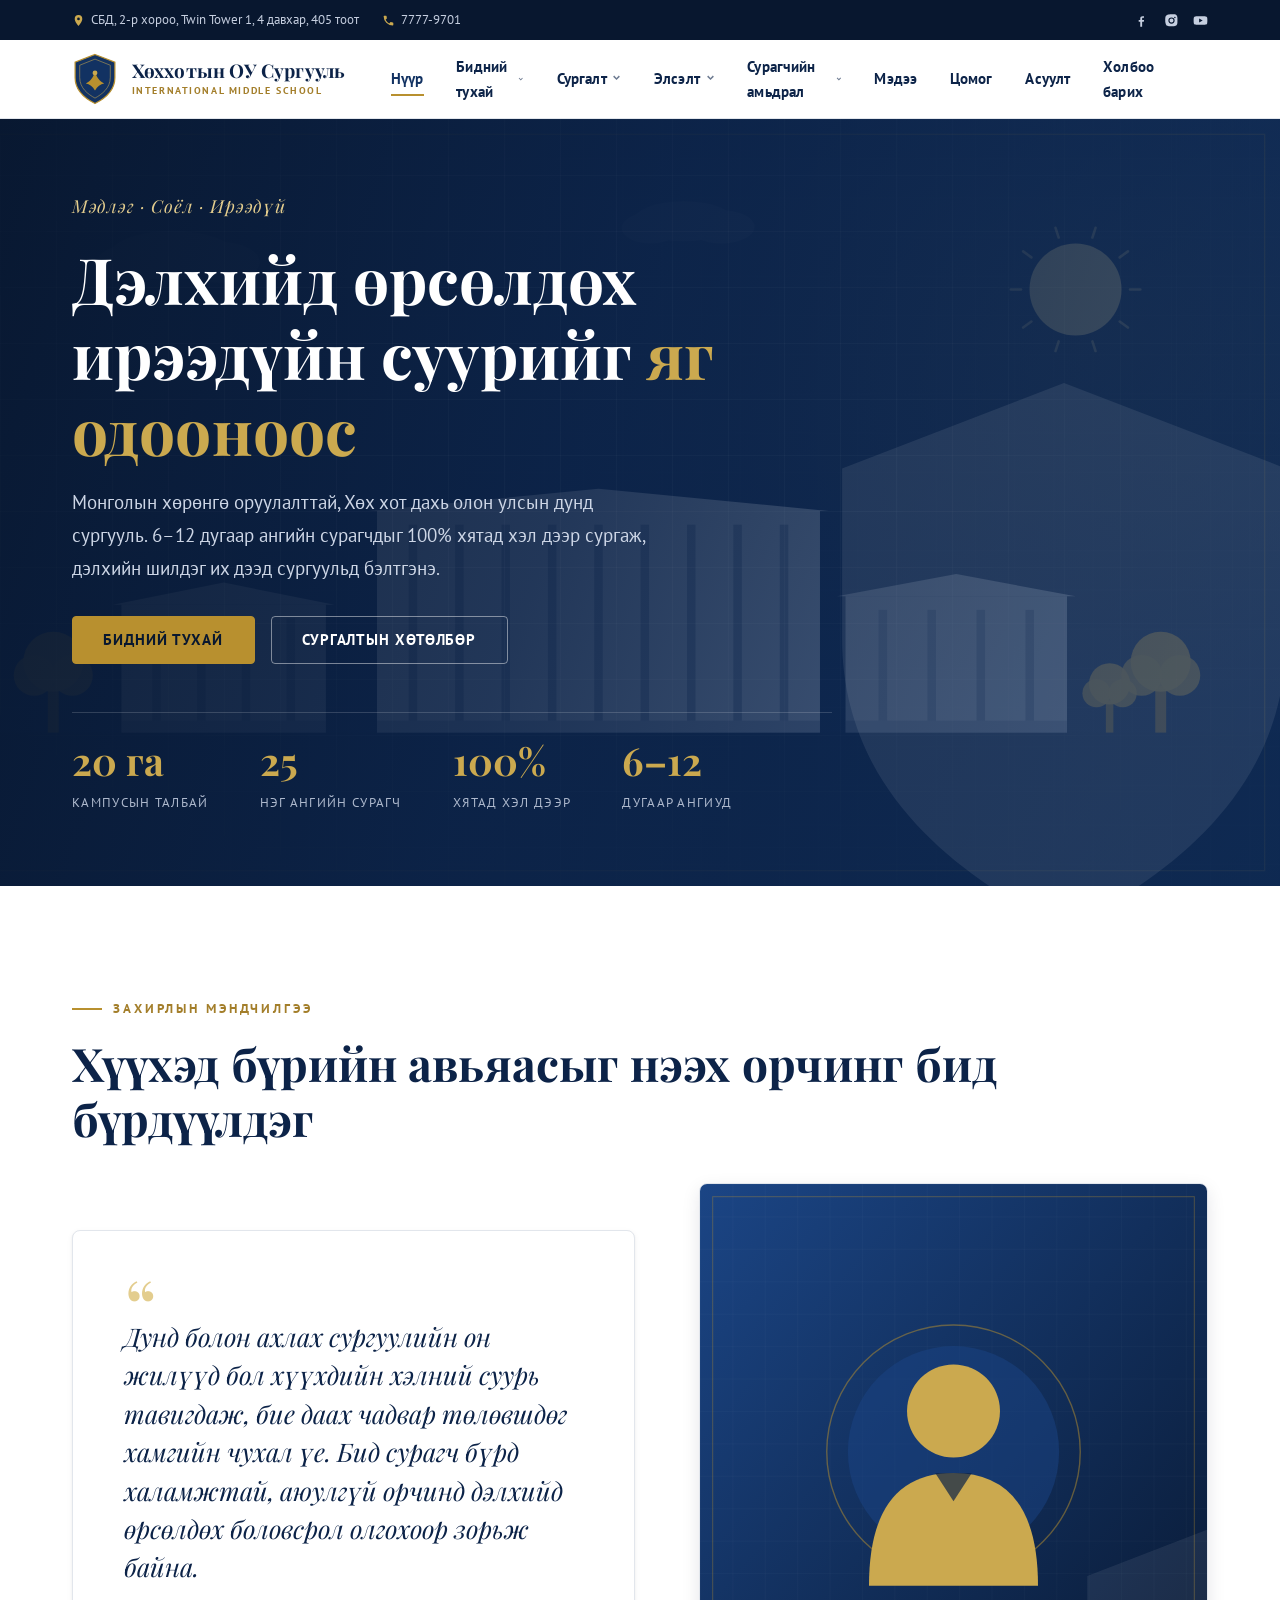
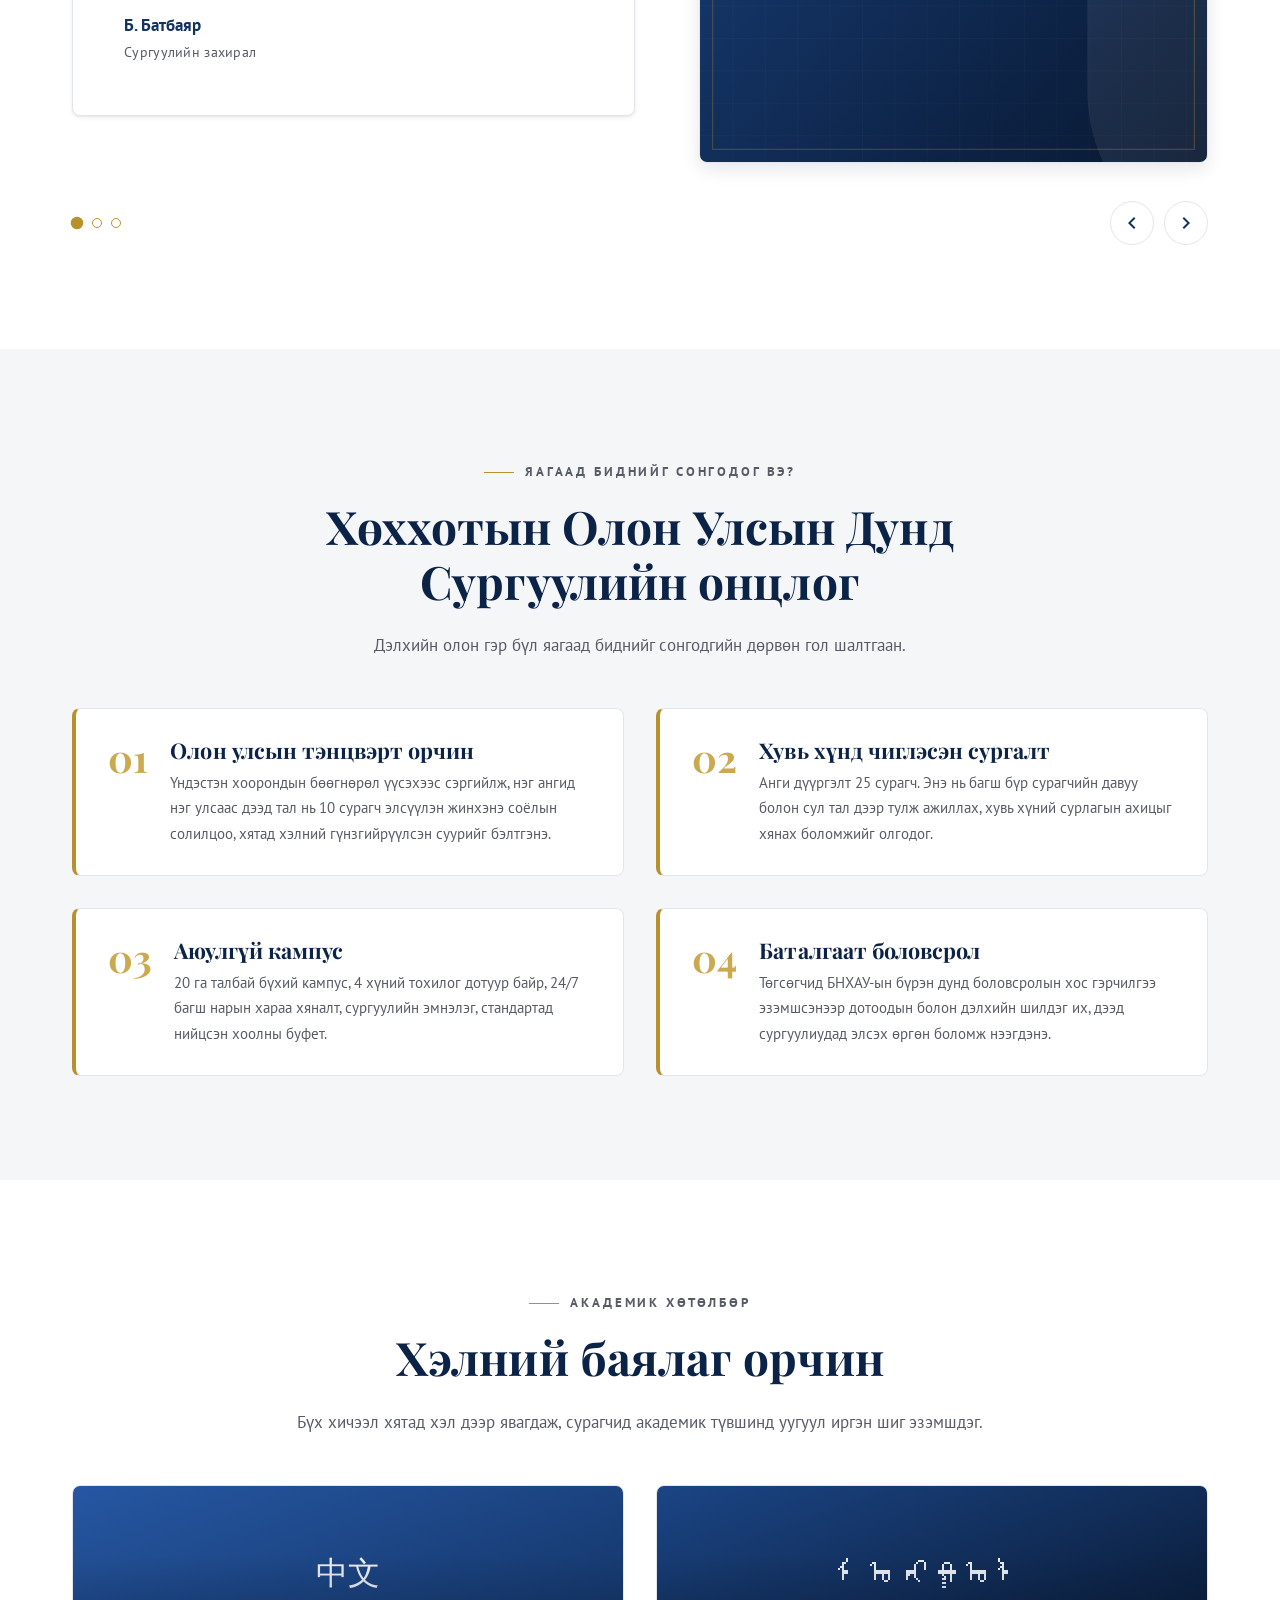
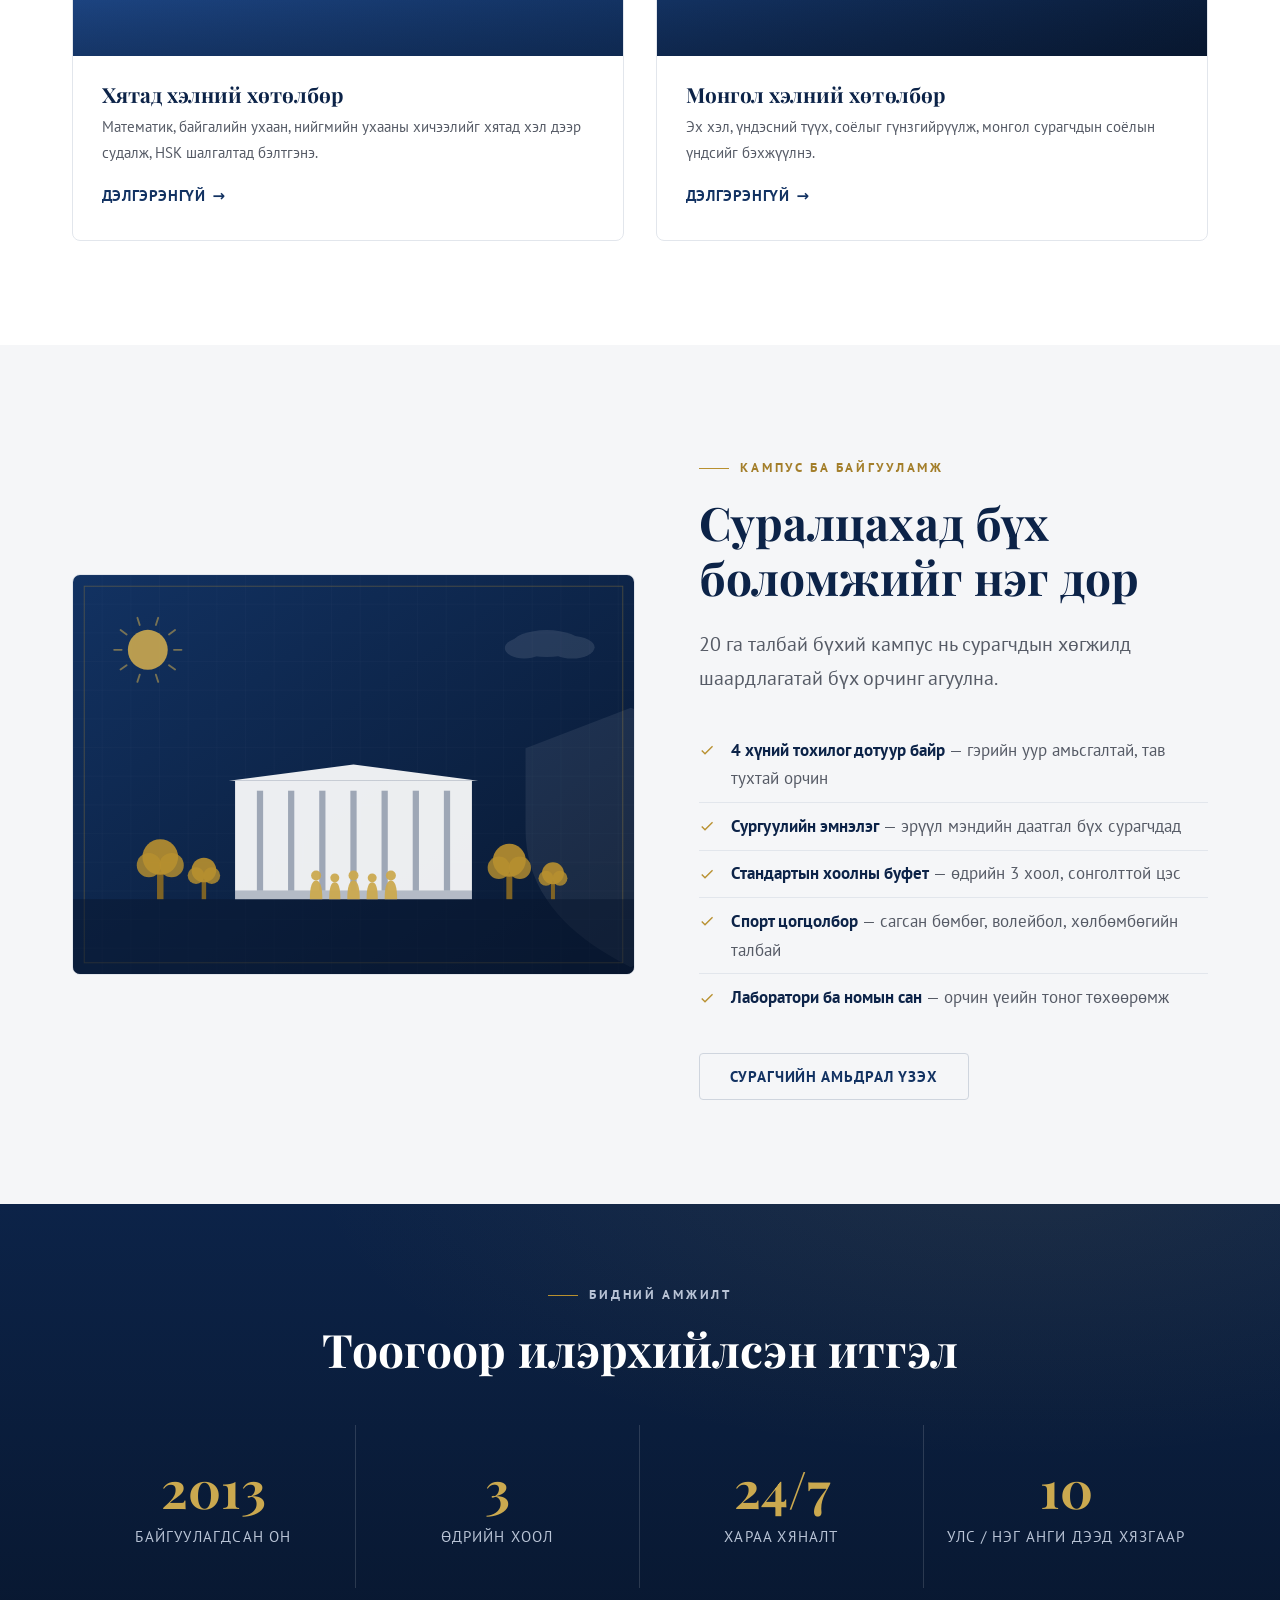
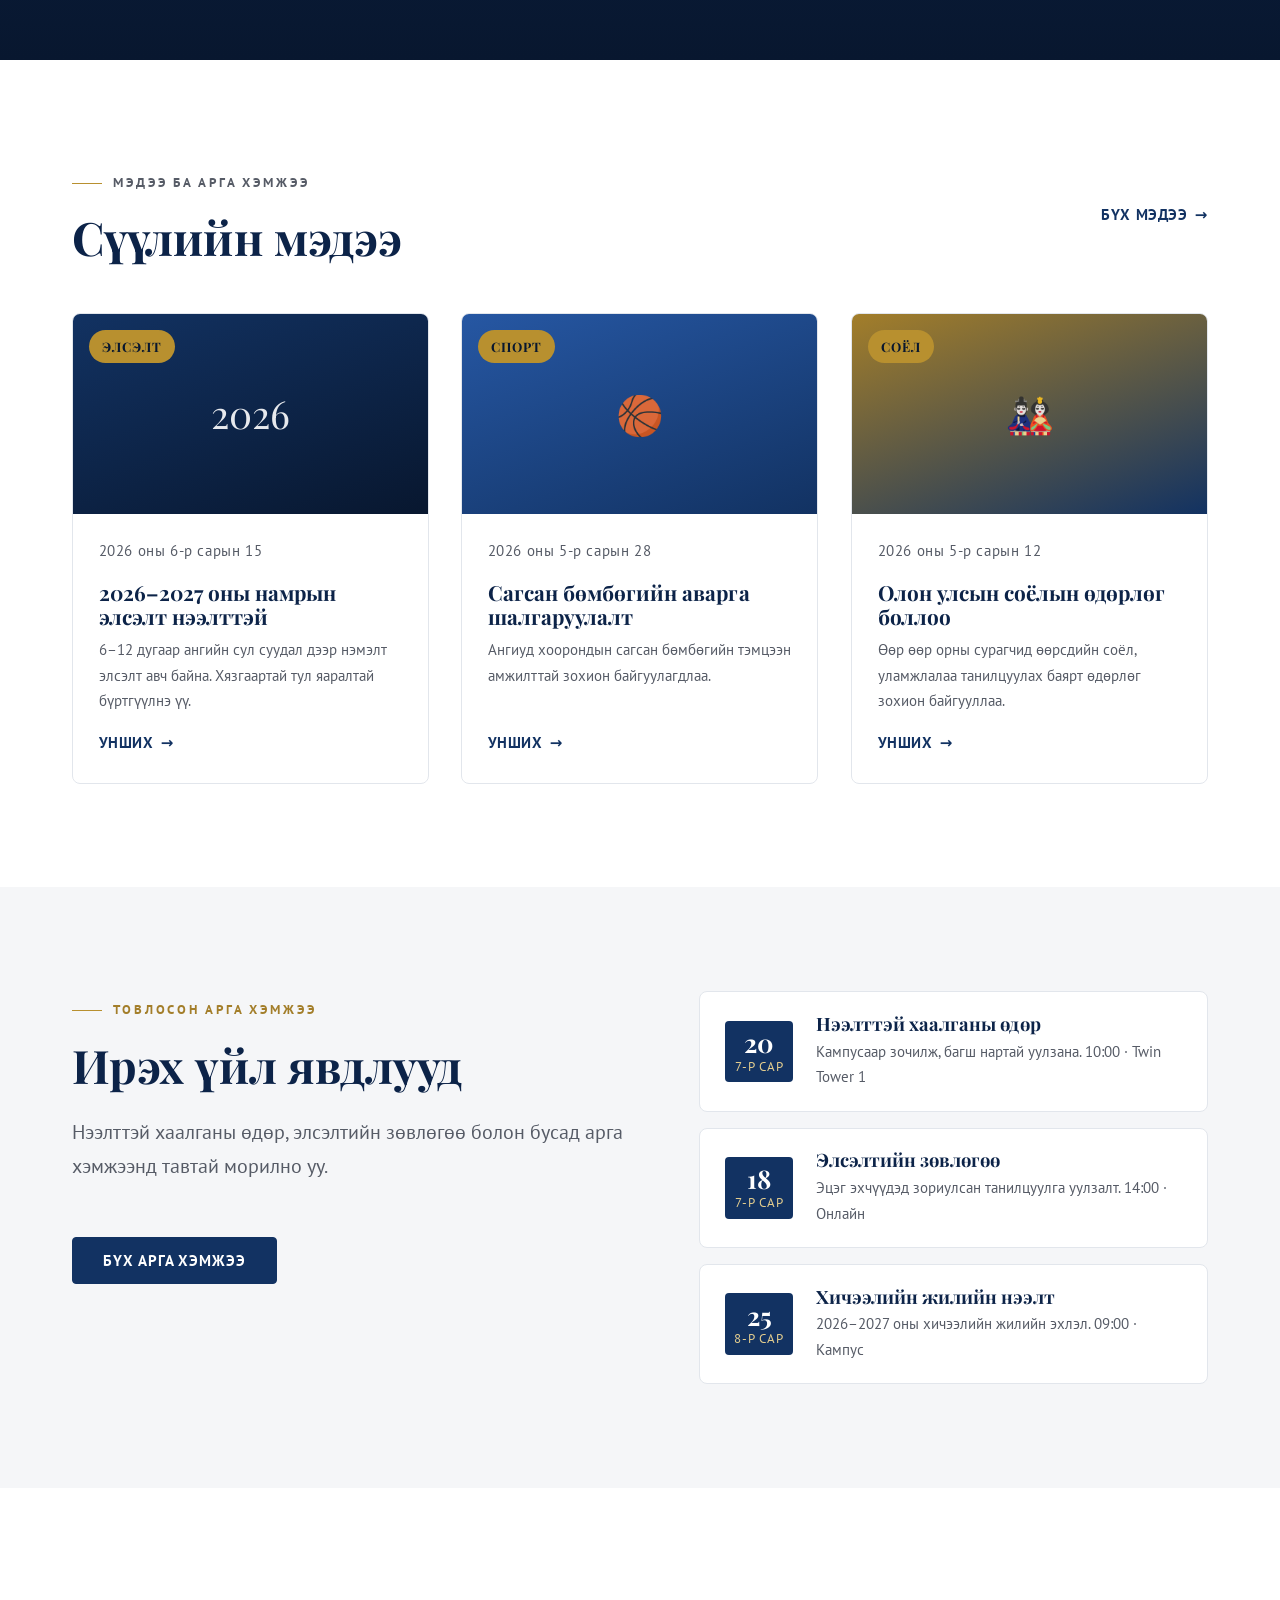
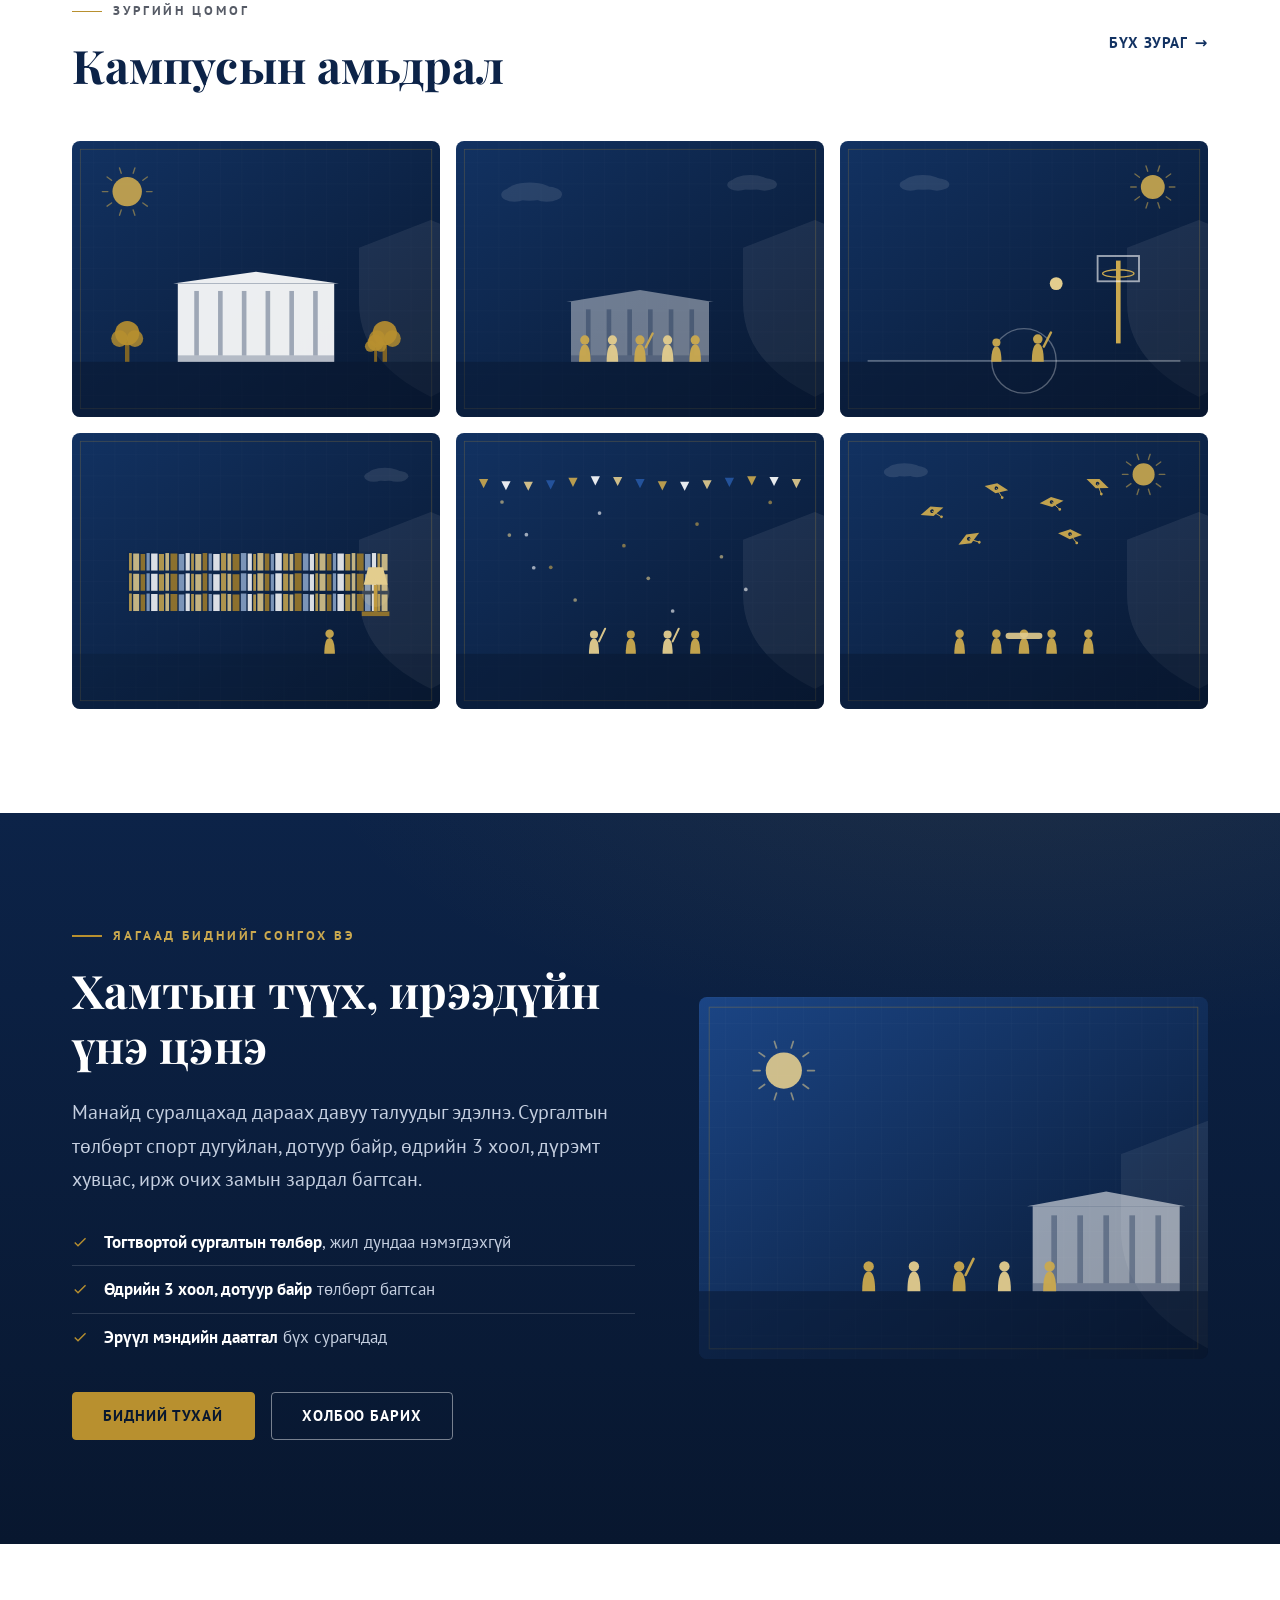
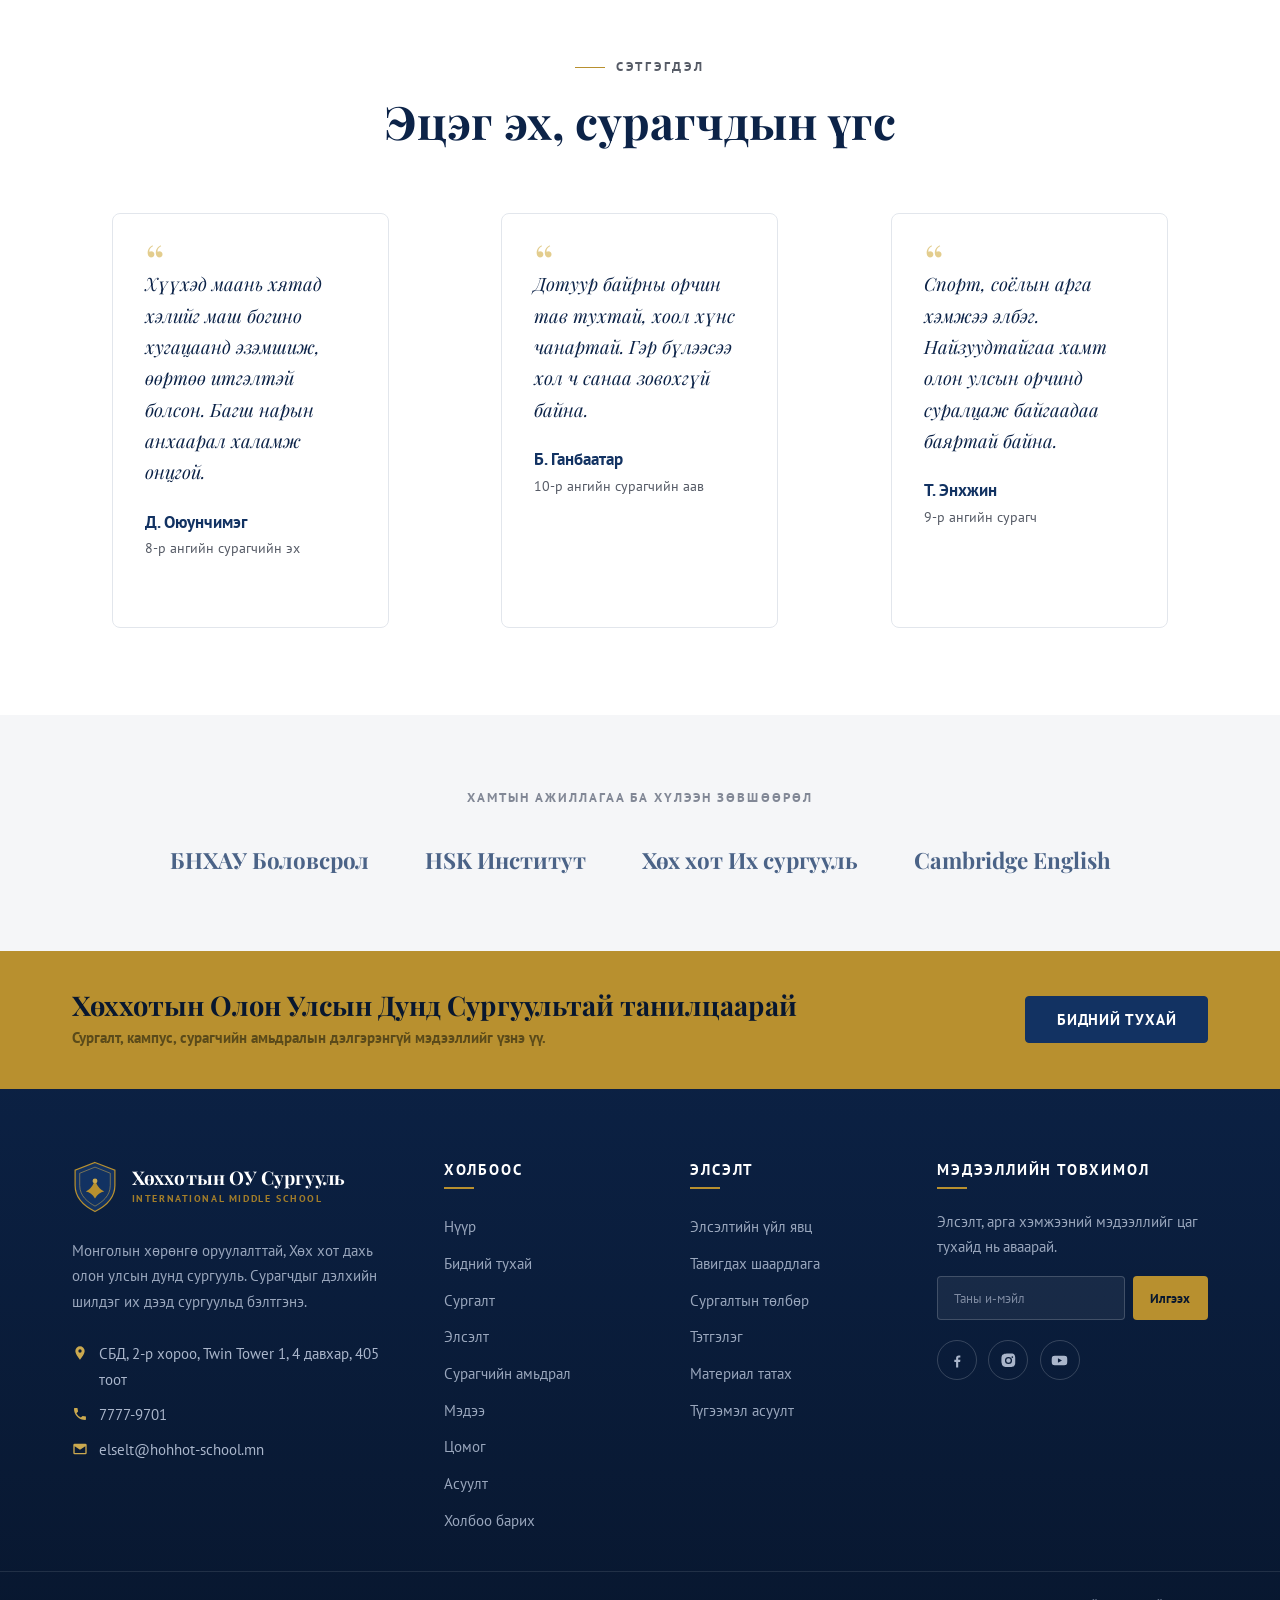
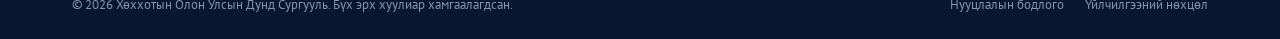
==== index.html @ 3809d91d "new" ====
<!DOCTYPE html>
<html lang="mn">
<head>
  <meta charset="UTF-8">
  <meta name="viewport" content="width=device-width, initial-scale=1.0">
  <meta name="theme-color" content="#123262">
  <title>Хөххотын Олон Улсын Дунд Сургууль — Дэлхийд өрсөлдөх ирээдүйн суурь</title>
  <meta name="description" content="Монголын хөрөнгө оруулалттай, Хөх хот дахь олон улсын дунд сургууль. 6–12 дугаар ангийн сурагчдыг 100% хятад хэл дээр сургаж, дэлхийн шилдэг их дээд сургуульд бэлтгэнэ. 2026 оны элсэлт нээлттэй.">
  <meta name="keywords" content="Хөххотын олон улсын дунд сургууль, Хөх хот, хятад хэл, дунд сургууль, элсэлт 2026, тэтгэлэг, дотуур байр">
  <meta property="og:title" content="Хөххотын Олон Улсын Дунд Сургууль">
  <meta property="og:description" content="Дэлхийд өрсөлдөх ирээдүйн суурийг яг одооноос. 2026 оны намрын элсэлт нээлттэй.">
  <meta property="og:type" content="website">
  <meta property="og:url" content="https://hohhot-school.mn/index.html">
  <meta property="og:image" content="https://hohhot-school.mn/assets/crest.svg">
  <meta property="og:locale" content="mn_MN">
  <meta name="twitter:card" content="summary_large_image">
  <meta name="robots" content="index, follow">
  <link rel="canonical" href="https://hohhot-school.mn/index.html">
  <link rel="icon" type="image/svg+xml" href="assets/favicon.svg">

  <link rel="preconnect" href="https://fonts.googleapis.com">
  <link rel="preconnect" href="https://fonts.gstatic.com" crossorigin>
  <!-- Фонтыг render-blocking биш болгоно: сүлжээ удаан үед ч хуудас өөрийн CSS-ээрээ шууд зурагдана -->
  <link rel="preload" as="style" href="https://fonts.googleapis.com/css2?family=Playfair+Display:ital,wght@0,400;0,600;0,700;0,900;1,400;1,600&family=PT+Sans:ital,wght@0,400;0,700;1,400;1,700&display=swap">
  <link rel="stylesheet" href="https://fonts.googleapis.com/css2?family=Playfair+Display:ital,wght@0,400;0,600;0,700;0,900;1,400;1,600&family=PT+Sans:ital,wght@0,400;0,700;1,400;1,700&display=swap" media="print" onload="this.media='all';this.onload=null">
  <noscript><link rel="stylesheet" href="https://fonts.googleapis.com/css2?family=Playfair+Display:ital,wght@0,400;0,600;0,700;0,900;1,400;1,600&family=PT+Sans:ital,wght@0,400;0,700;1,400;1,700&display=swap"></noscript>

  <link rel="stylesheet" href="css/style.css">
  <link rel="stylesheet" href="css/responsive.css">
  <link rel="stylesheet" href="css/animations.css">

  <script type="application/ld+json">
  {
    "@context": "https://schema.org",
    "@type": "School",
    "name": "Хөххотын Олон Улсын Дунд Сургууль",
    "alternateName": "Hohhot International Middle School",
    "url": "https://hohhot-school.mn/index.html",
    "logo": "https://hohhot-school.mn/assets/crest.svg",
    "telephone": "+976-7777-9701",
    "email": "elselt@hohhot-school.mn",
    "address": {
      "@type": "PostalAddress",
      "streetAddress": "Twin Tower 1, 4 давхар, 405 тоот",
      "addressLocality": "Улаанбаатар, СБД, 2-р хороо",
      "addressCountry": "MN"
    }
  }
  </script>
</head>
<body data-page="home">

  <!-- Хуудас ачаалагч -->
  <div class="page-loader" aria-hidden="true">
    <div style="text-align:center">
      <svg class="loader-crest" viewBox="0 0 60 68" width="86" height="96"><path d="M30 2 56 12v20c0 18-14 28-26 34C18 60 4 50 4 32V12z" fill="none" stroke="#b8902f" stroke-width="1.6"/><path d="M18 40c6-3 10-8 12-16 2 8 6 13 12 16-5 1-9 4-12 9-3-5-7-8-12-9z" fill="#b8902f"/></svg>
      <div class="loader-bar"><span></span></div>
    </div>
  </div>

  <a class="skip-link" href="#main">Үндсэн агуулга руу шилжих</a>
  <noscript><p class="noscript-note">Энэ сайт бүрэн ажиллахын тулд JavaScript-ийг идэвхжүүлнэ үү.</p></noscript>

  <!-- Header (script.js оруулна) -->
  <header class="site-header" id="site-header"></header>

  <main id="main">

    <!-- ============ HERO ============ -->
    <section class="hero">
      <img class="hero__scene" src="images/hero-campus.svg" alt="" aria-hidden="true" loading="eager">
      <div class="hero__scrim"></div>
      <div class="hero__pattern"></div>
      <svg class="hero__crest" viewBox="0 0 60 68" aria-hidden="true"><path d="M30 2 56 12v20c0 18-14 28-26 34C18 60 4 50 4 32V12z" fill="#fff"/><path d="M18 40c6-3 10-8 12-16 2 8 6 13 12 16-5 1-9 4-12 9-3-5-7-8-12-9z" fill="#fff"/></svg>
      <div class="container">
        <div class="hero__inner">
          <p class="hero__motto">Мэдлэг · Соёл · Ирээдүй</p>
          <h1>Дэлхийд өрсөлдөх ирээдүйн суурийг <span class="accent">яг одооноос</span></h1>
          <p class="hero__sub">Монголын хөрөнгө оруулалттай, Хөх хот дахь олон улсын дунд сургууль. 6–12 дугаар ангийн сурагчдыг 100% хятад хэл дээр сургаж, дэлхийн шилдэг их дээд сургуульд бэлтгэнэ.</p>
          <div class="hero__actions">
            <a class="btn btn--gold" href="about.html">Бидний тухай</a>
            <a class="btn btn--on-navy" href="academics.html">Сургалтын хөтөлбөр</a>
          </div>
          <div class="hero__stats">
            <div class="hero__stat"><span class="num"><span data-count="20">20</span> га</span><span class="lbl">Кампусын талбай</span></div>
            <div class="hero__stat"><span class="num" data-count="25">25</span><span class="lbl">Нэг ангийн сурагч</span></div>
            <div class="hero__stat"><span class="num"><span data-count="100">100</span>%</span><span class="lbl">Хятад хэл дээр</span></div>
            <div class="hero__stat"><span class="num">6–12</span><span class="lbl">Дугаар ангиуд</span></div>
          </div>
        </div>
      </div>
    </section>

    <!-- ============ ЗАХИРЛЫН МЭНДЧИЛГЭЭ ============ -->
    <section class="section">
      <div class="container">
        <div class="leaders" id="leaders" data-autoplay="7000">
          <div class="reveal-left">
            <p class="eyebrow">Захирлын мэндчилгээ</p>
            <h2>Хүүхэд бүрийн авьяасыг нээх орчинг бид бүрдүүлдэг</h2>
          </div>

          <div class="leaders__viewport" aria-live="polite">
            <!-- Слайд 1 -->
            <article class="leaders__slide is-active" role="group" aria-roledescription="слайд" aria-label="1 / 3 — Б. Батбаяр">
              <div class="leaders__text">
                <div class="quote-block">
                  <div class="quote-block__mark">“</div>
                  <blockquote>Дунд болон ахлах сургуулийн он жилүүд бол хүүхдийн хэлний суурь тавигдаж, бие даах чадвар төлөвшдөг хамгийн чухал үе. Бид сурагч бүрд халамжтай, аюулгүй орчинд дэлхийд өрсөлдөх боловсрол олгохоор зорьж байна.</blockquote>
                  <div class="sig">Б. Батбаяр<small>Сургуулийн захирал</small></div>
                </div>
              </div>
              <div class="leaders__media">
                <div class="portrait"><img src="images/principal.svg" alt="Б. Батбаяр, сургуулийн захирлын хөрөг зураг" width="720" height="820" loading="lazy"></div>
              </div>
            </article>

            <!-- Слайд 2 -->
            <article class="leaders__slide" role="group" aria-roledescription="слайд" aria-label="2 / 3 — Д. Сүхбат">
              <div class="leaders__text">
                <div class="quote-block">
                  <div class="quote-block__mark">“</div>
                  <blockquote>Манай сургалтын хөтөлбөр хятад, монгол, англи гурван хэлний давуу талыг хослуулсан. Сурагч бүр өөрийн хурдаар ахиж, олон улсын шалгуурт нийцсэн мэдлэгтэй төгсдөг байхыг бид зорилго болгодог.</blockquote>
                  <div class="sig">Д. Сүхбат<small>Сургалтын албаны эрхлэгч</small></div>
                </div>
              </div>
              <div class="leaders__media">
                <div class="portrait"><img src="images/leader-2.svg" alt="Д. Сүхбат, сургалтын албаны эрхлэгчийн хөрөг зураг" width="720" height="820" loading="lazy"></div>
              </div>
            </article>

            <!-- Слайд 3 -->
            <article class="leaders__slide" role="group" aria-roledescription="слайд" aria-label="3 / 3 — Ц. Оюунчимэг">
              <div class="leaders__text">
                <div class="quote-block">
                  <div class="quote-block__mark">“</div>
                  <blockquote>Сурагчийн амьдрал бол зөвхөн хичээл биш. Клуб, спорт, урлагийн үйл ажиллагаагаар дамжуулан хүүхэд өөрийгөө нээж, бусадтай хамтран ажиллах чадвараа хөгжүүлдэг. Бид тэр орчинг өдөр бүр бүрдүүлж байна.</blockquote>
                  <div class="sig">Ц. Оюунчимэг<small>Хүмүүжлийн албаны эрхлэгч</small></div>
                </div>
              </div>
              <div class="leaders__media">
                <div class="portrait"><img src="images/leader-3.svg" alt="Ц. Оюунчимэг, хүмүүжлийн албаны эрхлэгчийн хөрөг зураг" width="720" height="820" loading="lazy"></div>
              </div>
            </article>
          </div>

          <div class="leaders__controls">
            <div class="leaders__dots" role="tablist" aria-label="Мэндчилгээ сонгох">
              <button type="button" class="leaders__dot is-active" role="tab" aria-selected="true" aria-label="1 дэх мэндчилгээ"></button>
              <button type="button" class="leaders__dot" role="tab" aria-selected="false" aria-label="2 дахь мэндчилгээ"></button>
              <button type="button" class="leaders__dot" role="tab" aria-selected="false" aria-label="3 дахь мэндчилгээ"></button>
            </div>
            <div class="leaders__arrows">
              <button type="button" class="leaders__arrow" data-dir="prev" aria-label="Өмнөх мэндчилгээ">
                <svg viewBox="0 0 24 24" aria-hidden="true"><path fill="currentColor" d="M15.4 7.4 14 6l-6 6 6 6 1.4-1.4-4.6-4.6z"/></svg>
              </button>
              <button type="button" class="leaders__arrow" data-dir="next" aria-label="Дараах мэндчилгээ">
                <svg viewBox="0 0 24 24" aria-hidden="true"><path fill="currentColor" d="M8.6 16.6 10 18l6-6-6-6-1.4 1.4 4.6 4.6z"/></svg>
              </button>
            </div>
          </div>
        </div>
      </div>
    </section>

    <!-- ============ ЯАГААД БИД (4 ДАВУУ ТАЛ) ============ -->
    <section class="section section--mist">
      <div class="container">
        <div class="section-head section-head--center reveal">
          <p class="eyebrow">Яагаад биднийг сонгодог вэ?</p>
          <h2>Хөххотын Олон Улсын Дунд Сургуулийн онцлог</h2>
          <p>Дэлхийн олон гэр бүл яагаад биднийг сонгодгийн дөрвөн гол шалтгаан.</p>
        </div>
        <div class="grid grid-2">
          <article class="pillar reveal" data-delay="1">
            <div class="pillar__no">01</div>
            <div><h3>Олон улсын тэнцвэрт орчин</h3><p>Үндэстэн хоорондын бөөгнөрөл үүсэхээс сэргийлж, нэг ангид нэг улсаас дээд тал нь 10 сурагч элсүүлэн жинхэнэ соёлын солилцоо, хятад хэлний гүнзгийрүүлсэн суурийг бэлтгэнэ.</p></div>
          </article>
          <article class="pillar reveal" data-delay="2">
            <div class="pillar__no">02</div>
            <div><h3>Хувь хүнд чиглэсэн сургалт</h3><p>Анги дүүргэлт 25 сурагч. Энэ нь багш бүр сурагчийн давуу болон сул тал дээр тулж ажиллах, хувь хүний сурлагын ахицыг хянах боломжийг олгодог.</p></div>
          </article>
          <article class="pillar reveal" data-delay="3">
            <div class="pillar__no">03</div>
            <div><h3>Аюулгүй кампус</h3><p>20 га талбай бүхий кампус, 4 хүний тохилог дотуур байр, 24/7 багш нарын хараа хяналт, сургуулийн эмнэлэг, стандартад нийцсэн хоолны буфет.</p></div>
          </article>
          <article class="pillar reveal" data-delay="4">
            <div class="pillar__no">04</div>
            <div><h3>Баталгаат боловсрол</h3><p>Төгсөгчид БНХАУ-ын бүрэн дунд боловсролын хос гэрчилгээ эзэмшсэнээр дотоодын болон дэлхийн шилдэг их, дээд сургуулиудад элсэх өргөн боломж нээгдэнэ.</p></div>
          </article>
        </div>
      </div>
    </section>

    <!-- ============ АКАДЕМИК ХӨТӨЛБӨР ============ -->
    <section class="section">
      <div class="container">
        <div class="section-head section-head--center reveal">
          <p class="eyebrow">Академик хөтөлбөр</p>
          <h2>Хэлний баялаг орчин</h2>
          <p>Бүх хичээл хятад хэл дээр явагдаж, сурагчид академик түвшинд уугуул иргэн шиг эзэмшдэг.</p>
        </div>
        <div class="grid grid-2">
          <article class="program reveal" data-delay="1">
            <div class="program__media" style="background:linear-gradient(160deg,#2657a3,#123262)"><span>中文</span></div>
            <div class="program__body">
              <h3>Хятад хэлний хөтөлбөр</h3>
              <p>Математик, байгалийн ухаан, нийгмийн ухааны хичээлийг хятад хэл дээр судалж, HSK шалгалтад бэлтгэнэ.</p>
              <a class="link-arrow" href="academics.html#chinese">Дэлгэрэнгүй</a>
            </div>
          </article>
          <article class="program reveal" data-delay="2">
            <div class="program__media" style="background:linear-gradient(160deg,#1b4585,#08172f)"><span>ᠮᠣᠩᠭᠣᠯ</span></div>
            <div class="program__body">
              <h3>Монгол хэлний хөтөлбөр</h3>
              <p>Эх хэл, үндэсний түүх, соёлыг гүнзгийрүүлж, монгол сурагчдын соёлын үндсийг бэхжүүлнэ.</p>
              <a class="link-arrow" href="academics.html#mongolian">Дэлгэрэнгүй</a>
            </div>
          </article>
          <!-- <article class="program reveal" data-delay="3">
            <div class="program__media" style="background:linear-gradient(160deg,#a37e2a,#123262)"><span>English</span></div>
            <div class="program__body">
              <h3>Англи хэлний хөтөлбөр</h3>
              <p>Олон улсын харилцааны англи хэлийг эрчимжүүлж, дэлхийн их сургуульд өргөдөл гаргах бэлтгэлийг хангана.</p>
              <a class="link-arrow" href="academics.html#english">Дэлгэрэнгүй</a>
            </div>
          </article> -->
        </div>
      </div>
    </section>

    <!-- ============ КАМПУС / БАЙГУУЛАМЖ ============ -->
    <section class="section section--mist">
      <div class="container">
        <div class="split">
          <div class="split__media reveal-left hover-zoom" style="border-radius:8px;overflow:hidden;border:1px solid var(--line)">
            <img src="images/about-campus.svg" alt="Сургуулийн кампусын ерөнхий байдал" width="900" height="640" loading="lazy">
          </div>
          <div class="reveal-right">
            <p class="eyebrow">Кампус ба байгууламж</p>
            <h2>Суралцахад бүх боломжийг нэг дор</h2>
            <p class="lead mb-4">20 га талбай бүхий кампус нь сурагчдын хөгжилд шаардлагатай бүх орчинг агуулна.</p>
            <ul class="checklist">
              <li><strong>4 хүний тохилог дотуур байр</strong> — гэрийн уур амьсгалтай, тав тухтай орчин</li>
              <li><strong>Сургуулийн эмнэлэг</strong> — эрүүл мэндийн даатгал бүх сурагчдад</li>
              <li><strong>Стандартын хоолны буфет</strong> — өдрийн 3 хоол, сонголттой цэс</li>
              <li><strong>Спорт цогцолбор</strong> — сагсан бөмбөг, волейбол, хөлбөмбөгийн талбай</li>
              <li><strong>Лаборатори ба номын сан</strong> — орчин үеийн тоног төхөөрөмж</li>
            </ul>
            <a class="btn btn--ghost mt-4" href="student-life.html">Сурагчийн амьдрал үзэх</a>
          </div>
        </div>
      </div>
    </section>

    <!-- ============ СТАТИСТИК / АМЖИЛТ ============ -->
    <section class="section--tight section--navy">
      <div class="container">
        <div class="section-head section-head--center reveal">
          <p class="eyebrow">Бидний амжилт</p>
          <h2>Тоогоор илэрхийлсэн итгэл</h2>
        </div>
        <div class="stat-strip reveal">
          <div class="stat"><div class="stat__num"><span data-count="2013">2013</span></div><span class="stat__label">Байгуулагдсан он</span></div>
          <div class="stat"><div class="stat__num"><span data-count="3">3</span></div><span class="stat__label">Өдрийн хоол</span></div>
          <div class="stat"><div class="stat__num">24/7</div><span class="stat__label">Хараа хяналт</span></div>
          <div class="stat"><div class="stat__num"><span data-count="10">10</span></div><span class="stat__label">Улс / нэг анги дээд хязгаар</span></div>
        </div>
      </div>
    </section>

    <!-- ============ СҮҮЛИЙН МЭДЭЭ ============ -->
    <section class="section">
      <div class="container">
        <div class="section-head reveal flex flex-wrap items-center justify-between" style="max-width:100%;gap:1rem">
          <div>
            <p class="eyebrow">Мэдээ ба арга хэмжээ</p>
            <h2 class="mb-0">Сүүлийн мэдээ</h2>
          </div>
          <a class="link-arrow" href="news.html">Бүх мэдээ</a>
        </div>
        <div class="grid grid-3">
          <article class="news-card reveal" data-delay="1">
            <div class="news-card__media" style="background:linear-gradient(160deg,#123262,#08172f)"><span class="news-card__cat">Элсэлт</span>2026</div>
            <div class="news-card__body">
              <p class="news-card__date">2026 оны 6-р сарын 15</p>
              <h3>2026–2027 оны намрын элсэлт нээлттэй</h3>
              <p>6–12 дугаар ангийн сул суудал дээр нэмэлт элсэлт авч байна. Хязгаартай тул яаралтай бүртгүүлнэ үү.</p>
              <a class="link-arrow" href="news.html">Унших</a>
            </div>
          </article>
          <article class="news-card reveal" data-delay="2">
            <div class="news-card__media" style="background:linear-gradient(160deg,#2657a3,#123262)"><span class="news-card__cat">Спорт</span><span aria-hidden="true">🏀</span></div>
            <div class="news-card__body">
              <p class="news-card__date">2026 оны 5-р сарын 28</p>
              <h3>Сагсан бөмбөгийн аварга шалгаруулалт</h3>
              <p>Ангиуд хоорондын сагсан бөмбөгийн тэмцээн амжилттай зохион байгуулагдлаа.</p>
              <a class="link-arrow" href="news.html">Унших</a>
            </div>
          </article>
          <article class="news-card reveal" data-delay="3">
            <div class="news-card__media" style="background:linear-gradient(160deg,#a37e2a,#123262)"><span class="news-card__cat">Соёл</span><span aria-hidden="true">🎎</span></div>
            <div class="news-card__body">
              <p class="news-card__date">2026 оны 5-р сарын 12</p>
              <h3>Олон улсын соёлын өдөрлөг боллоо</h3>
              <p>Өөр өөр орны сурагчид өөрсдийн соёл, уламжлалаа танилцуулах баярт өдөрлөг зохион байгууллаа.</p>
              <a class="link-arrow" href="news.html">Унших</a>
            </div>
          </article>
        </div>
      </div>
    </section>

    <!-- ============ ИРЭХ АРГА ХЭМЖЭЭ ============ -->
    <section class="section section--mist">
      <div class="container">
        <div class="split" style="align-items:start">
          <div class="reveal-left">
            <p class="eyebrow">Товлосон арга хэмжээ</p>
            <h2>Ирэх үйл явдлууд</h2>
            <p class="lead">Нээлттэй хаалганы өдөр, элсэлтийн зөвлөгөө болон бусад арга хэмжээнд тавтай морилно уу.</p>
            <a class="btn btn--primary mt-4" href="news.html">Бүх арга хэмжээ</a>
          </div>
          <div class="grid reveal-right" style="gap:1rem">
            <div class="event">
              <div class="event__date"><span class="d">20</span><span class="m">7-р сар</span></div>
              <div><h4>Нээлттэй хаалганы өдөр</h4><p>Кампусаар зочилж, багш нартай уулзана. 10:00 · Twin Tower 1</p></div>
            </div>
            <div class="event">
              <div class="event__date"><span class="d">18</span><span class="m">7-р сар</span></div>
              <div><h4>Элсэлтийн зөвлөгөө</h4><p>Эцэг эхчүүдэд зориулсан танилцуулга уулзалт. 14:00 · Онлайн</p></div>
            </div>
            <div class="event">
              <div class="event__date"><span class="d">25</span><span class="m">8-р сар</span></div>
              <div><h4>Хичээлийн жилийн нээлт</h4><p>2026–2027 оны хичээлийн жилийн эхлэл. 09:00 · Кампус</p></div>
            </div>
          </div>
        </div>
      </div>
    </section>

    <!-- ============ ЦОМГИЙН PREVIEW ============ -->
    <section class="section">
      <div class="container">
        <div class="section-head reveal flex flex-wrap items-center justify-between" style="max-width:100%;gap:1rem">
          <div>
            <p class="eyebrow">Зургийн цомог</p>
            <h2 class="mb-0">Кампусын амьдрал</h2>
          </div>
          <a class="link-arrow" href="gallery.html">Бүх зураг</a>
        </div>
        <div class="gallery-grid reveal">
          <a class="gallery-item hover-zoom" href="gallery.html"><img src="images/gal-campus-1.svg" alt="Кампусын гадна тал" loading="lazy"><div class="gallery-item__overlay"><div><span class="tag">Кампус</span><div class="cap">Хичээлийн байр</div></div></div></a>
          <a class="gallery-item hover-zoom" href="gallery.html"><img src="images/gal-students-1.svg" alt="Сурагчид хамт олон" loading="lazy"><div class="gallery-item__overlay"><div><span class="tag">Сурагчид</span><div class="cap">Хамт олон</div></div></div></a>
          <a class="gallery-item hover-zoom" href="gallery.html"><img src="images/gal-sport-1.svg" alt="Спортын тэмцээн" loading="lazy"><div class="gallery-item__overlay"><div><span class="tag">Спорт</span><div class="cap">Сагсан бөмбөг</div></div></div></a>
          <a class="gallery-item hover-zoom" href="gallery.html"><img src="images/gal-library-1.svg" alt="Номын сан" loading="lazy"><div class="gallery-item__overlay"><div><span class="tag">Номын сан</span><div class="cap">Уншлагын танхим</div></div></div></a>
          <a class="gallery-item hover-zoom" href="gallery.html"><img src="images/gal-activity-1.svg" alt="Соёлын арга хэмжээ" loading="lazy"><div class="gallery-item__overlay"><div><span class="tag">Арга хэмжээ</span><div class="cap">Соёлын өдөрлөг</div></div></div></a>
          <a class="gallery-item hover-zoom" href="gallery.html"><img src="images/gal-grad-1.svg" alt="Төгсөлтийн ёслол" loading="lazy"><div class="gallery-item__overlay"><div><span class="tag">Төгсөлт</span><div class="cap">Төгсөгчид</div></div></div></a>
        </div>
      </div>
    </section>

    <!-- ============ ЭЛСЭЛТИЙН ТОЙМ ============ -->
    <section class="section section--navy">
      <div class="container">
        <div class="split">
          <div class="reveal-left">
            <p class="eyebrow">Яагаад биднийг сонгох вэ</p>
            <h2>Хамтын түүх, ирээдүйн үнэ цэнэ</h2>
            <p class="lead" style="color:#c5cfe0">Манайд суралцахад дараах давуу талуудыг эдэлнэ. Сургалтын төлбөрт спорт дугуйлан, дотуур байр, өдрийн 3 хоол, дүрэмт хувцас, ирж очих замын зардал багтсан.</p>
            <ul class="checklist" style="margin-top:1rem">
              <li style="color:#c5cfe0;border-color:rgba(255,255,255,.14)"><strong style="color:#fff">Тогтвортой сургалтын төлбөр</strong>, жил дундаа нэмэгдэхгүй</li>
              <li style="color:#c5cfe0;border-color:rgba(255,255,255,.14)"><strong style="color:#fff">Өдрийн 3 хоол, дотуур байр</strong> төлбөрт багтсан</li>
              <li style="color:#c5cfe0;border-color:rgba(255,255,255,.14)"><strong style="color:#fff">Эрүүл мэндийн даатгал</strong> бүх сурагчдад</li>
            </ul>
            <div class="hero__actions mt-4">
              <a class="btn btn--gold" href="about.html">Бидний тухай</a>
              <a class="btn btn--on-navy" href="contact.html">Холбоо барих</a>
            </div>
          </div>
          <div class="split__media reveal-right hover-zoom" style="border-radius:8px;overflow:hidden">
            <img src="images/cta-students.svg" alt="Ирээдүйн суралcагчид" width="900" height="640" loading="lazy">
          </div>
        </div>
      </div>
    </section>

    <!-- ============ СЭТГЭГДЭЛ ============ -->
    <section class="section">
      <div class="container">
        <div class="section-head section-head--center reveal">
          <p class="eyebrow">Сэтгэгдэл</p>
          <h2>Эцэг эх, сурагчдын үгс</h2>
        </div>
        <div class="grid grid-3">
          <blockquote class="card reveal" data-delay="1" style="font-style:normal">
            <div class="quote-block__mark" style="font-size:3rem;height:1.4rem">“</div>
            <p style="font-family:var(--font-serif);font-size:1.15rem;font-style:italic;color:var(--navy-800)">Хүүхэд маань хятад хэлийг маш богино хугацаанд эзэмшиж, өөртөө итгэлтэй болсон. Багш нарын анхаарал халамж онцгой.</p>
            <div class="sig" style="font-weight:700;color:var(--navy-700);margin-top:1rem">Д. Оюунчимэг<small style="display:block;font-weight:400;color:var(--ink-soft)">8-р ангийн сурагчийн эх</small></div>
          </blockquote>
          <blockquote class="card reveal" data-delay="2" style="font-style:normal">
            <div class="quote-block__mark" style="font-size:3rem;height:1.4rem">“</div>
            <p style="font-family:var(--font-serif);font-size:1.15rem;font-style:italic;color:var(--navy-800)">Дотуур байрны орчин тав тухтай, хоол хүнс чанартай. Гэр бүлээсээ хол ч санаа зовохгүй байна.</p>
            <div class="sig" style="font-weight:700;color:var(--navy-700);margin-top:1rem">Б. Ганбаатар<small style="display:block;font-weight:400;color:var(--ink-soft)">10-р ангийн сурагчийн аав</small></div>
          </blockquote>
          <blockquote class="card reveal" data-delay="3" style="font-style:normal">
            <div class="quote-block__mark" style="font-size:3rem;height:1.4rem">“</div>
            <p style="font-family:var(--font-serif);font-size:1.15rem;font-style:italic;color:var(--navy-800)">Спорт, соёлын арга хэмжээ элбэг. Найзуудтайгаа хамт олон улсын орчинд суралцаж байгаадаа баяртай байна.</p>
            <div class="sig" style="font-weight:700;color:var(--navy-700);margin-top:1rem">Т. Энхжин<small style="display:block;font-weight:400;color:var(--ink-soft)">9-р ангийн сурагч</small></div>
          </blockquote>
        </div>
      </div>
    </section>

    <!-- ============ ТҮНШҮҮД ============ -->
    <section class="section--tight section--mist">
      <div class="container">
        <p class="text-center" style="letter-spacing:.16em;text-transform:uppercase;font-size:var(--fs-xs);font-weight:700;color:var(--ink-faint);margin-bottom:2rem">Хамтын ажиллагаа ба хүлээн зөвшөөрөл</p>
        <div class="flex flex-wrap items-center" style="justify-content:center;gap:2.5rem 3.5rem;opacity:.75">
          <span class="serif" style="font-size:1.4rem;color:var(--navy-700);font-weight:700">БНХАУ Боловсрол</span>
          <span class="serif" style="font-size:1.4rem;color:var(--navy-700);font-weight:700">HSK Институт</span>
          <span class="serif" style="font-size:1.4rem;color:var(--navy-700);font-weight:700">Хөх хот Их сургууль</span>
          <span class="serif" style="font-size:1.4rem;color:var(--navy-700);font-weight:700">Cambridge English</span>
        </div>
      </div>
    </section>

  </main>

  <!-- Footer (script.js оруулна) -->
  <footer class="site-footer" id="site-footer"></footer>

  <!-- Дээш очих товч -->
  <button class="back-to-top" aria-label="Дээш очих">
    <svg viewBox="0 0 24 24" fill="none" stroke="currentColor" stroke-width="2.4" stroke-linecap="round" stroke-linejoin="round"><path d="M12 19V5M5 12l7-7 7 7"/></svg>
  </button>

  <script src="js/script.js"></script>
  <script src="js/animation.js"></script>
  <script src="js/leaders.js"></script>
</body>
</html>
---- css/style.css ----
/* =============================================================
   ХӨХХОТЫН ОЛОН УЛСЫН ДУНД СУРГУУЛЬ
   style.css — Үндсэн загвар (Core stylesheet)
   Дизайн: Сонгодог · нэр хүндтэй · timeless
   Палитр: Navy Blue + Gold + White
   -------------------------------------------------------------
   ГАРЧИГ:
   01. Design tokens (CSS variables)
   02. Reset & base
   03. Typography
   04. Layout helpers (container, grid, section)
   05. Buttons & links
   06. Eyebrow / section headers / dividers
   07. Top utility bar
   08. Header & navigation (dropdown + mega menu)
   09. Breadcrumb
   10. Hero (home + interior page banner)
   11. Cards & feature blocks
   12. Statistics
   13. Tables / calendar / lists
   14. Forms
   15. Gallery
   16. News
   17. Footer
   18. Back-to-top & page loader
   19. Utilities
   ============================================================= */

/* ===== 01. DESIGN TOKENS ==================================== */
:root {
  /* Navy scale */
  --navy-900: #08172f;
  --navy-800: #0c2348;
  --navy-700: #123262;   /* primary deep navy */
  --navy-600: #1b4585;
  --navy-500: #2657a3;

  /* Gold scale */
  --gold-700: #8a6a22;
  --gold-600: #a37e2a;
  --gold-500: #b8902f;   /* primary gold */
  --gold-400: #cba94f;
  --gold-300: #e3cd8e;

  /* Neutrals */
  --paper: #ffffff;
  --mist:  #f5f6f8;      /* very light gray sections */
  --mist-2:#eef1f5;
  --ink:   #23262d;      /* dark gray text */
  --ink-soft: #565b66;   /* muted text */
  --ink-faint:#828896;
  --line:  #e2e6ec;      /* hairlines */
  --line-strong:#cfd5de;

  /* Semantic */
  --bg: var(--paper);
  --text: var(--ink);
  --accent: var(--gold-500);
  --brand: var(--navy-700);

  /* Typography */
  --font-serif: "Playfair Display", Georgia, "Times New Roman", serif;
  --font-sans:  "PT Sans", "Segoe UI", system-ui, -apple-system, Arial, sans-serif;

  /* Type scale */
  --fs-xxl: clamp(2.6rem, 5vw, 4.4rem);
  --fs-xl:  clamp(2rem, 3.6vw, 3rem);
  --fs-lg:  clamp(1.6rem, 2.6vw, 2.2rem);
  --fs-md:  1.25rem;
  --fs-base:1.0625rem;
  --fs-sm:  0.9375rem;
  --fs-xs:  0.8125rem;

  /* Spacing */
  --space-1: 0.5rem;
  --space-2: 1rem;
  --space-3: 1.5rem;
  --space-4: 2rem;
  --space-5: 3rem;
  --space-6: 4.5rem;
  --space-7: 6.5rem;

  /* Structure */
  --container: 1200px;
  --container-wide: 1320px;
  --radius: 4px;
  --radius-lg: 8px;
  --shadow-sm: 0 1px 2px rgba(8,23,47,.06), 0 2px 6px rgba(8,23,47,.05);
  --shadow-md: 0 6px 18px rgba(8,23,47,.10);
  --shadow-lg: 0 18px 50px rgba(8,23,47,.16);
  --ease: cubic-bezier(.22,.61,.36,1);
  --tic: 0.35s;

  --header-h: 78px;
  --utility-h: 40px;
}

/* ===== 02. RESET & BASE ==================================== */
*,
*::before,
*::after { box-sizing: border-box; }

html {
  -webkit-text-size-adjust: 100%;
  scroll-behavior: smooth;
  scroll-padding-top: calc(var(--header-h) + 20px);
}

body {
  margin: 0;
  font-family: var(--font-sans);
  font-size: var(--fs-base);
  line-height: 1.7;
  color: var(--text);
  background: var(--bg);
  -webkit-font-smoothing: antialiased;
  text-rendering: optimizeLegibility;
  overflow-x: hidden;
}

img { max-width: 100%; height: auto; display: block; }
svg  { display: block; }

ul, ol { margin: 0; padding: 0; }
li { list-style: none; }

a { color: inherit; text-decoration: none; }

button { font-family: inherit; cursor: pointer; border: none; background: none; }

:focus-visible {
  outline: 3px solid var(--gold-400);
  outline-offset: 2px;
  border-radius: 2px;
}

::selection { background: var(--gold-300); color: var(--navy-900); }

.skip-link {
  position: absolute;
  left: 12px; top: -60px;
  background: var(--navy-700);
  color: #fff;
  padding: 10px 18px;
  border-radius: var(--radius);
  z-index: 2000;
  transition: top .25s var(--ease);
}
.skip-link:focus { top: 12px; }

/* ===== 03. TYPOGRAPHY ====================================== */
h1, h2, h3, h4 {
  font-family: var(--font-serif);
  color: var(--navy-800);
  font-weight: 700;
  line-height: 1.18;
  margin: 0 0 .5em;
  letter-spacing: .002em;
}
h1 { font-size: var(--fs-xxl); }
h2 { font-size: var(--fs-xl); }
h3 { font-size: var(--fs-lg); }
h4 { font-size: var(--fs-md); }

p { margin: 0 0 1.1em; }
p:last-child { margin-bottom: 0; }

strong { font-weight: 700; color: var(--navy-800); }

.lead {
  font-size: clamp(1.15rem, 1.6vw, 1.35rem);
  line-height: 1.65;
  color: var(--ink-soft);
}

.text-gold { color: var(--gold-600); }
.text-navy { color: var(--navy-700); }
.serif { font-family: var(--font-serif); }

/* ===== 04. LAYOUT HELPERS ================================== */
.container {
  width: 100%;
  max-width: var(--container);
  margin-inline: auto;
  padding-inline: clamp(1.1rem, 4vw, 2rem);
}
.container--wide { max-width: var(--container-wide); }
.container--narrow { max-width: 820px; }

.section { padding-block: var(--space-7); }
.section--tight { padding-block: var(--space-6); }
.section--mist { background: var(--mist); }
.section--navy {
  background:
    radial-gradient(1200px 500px at 80% -10%, rgba(184,144,47,.10), transparent 60%),
    linear-gradient(180deg, var(--navy-800), var(--navy-900));
  color: #dfe5ef;
}
.section--navy h2,
.section--navy h3 { color: #fff; }

.grid { display: grid; gap: var(--space-4); }
.grid-2 { grid-template-columns: repeat(2, 1fr); }
.grid-3 { grid-template-columns: repeat(3, 1fr); }
.grid-4 { grid-template-columns: repeat(4, 1fr); }

.split {
  display: grid;
  grid-template-columns: 1.05fr .95fr;
  gap: clamp(2rem, 5vw, 4.5rem);
  align-items: center;
}

/* ===== 05. BUTTONS & LINKS ================================= */
.btn {
  display: inline-flex;
  align-items: center;
  gap: .6rem;
  font-family: var(--font-sans);
  font-size: var(--fs-sm);
  font-weight: 700;
  letter-spacing: .06em;
  text-transform: uppercase;
  padding: .95rem 1.9rem;
  border-radius: var(--radius);
  border: 1.5px solid transparent;
  transition: all var(--tic) var(--ease);
  cursor: pointer;
  line-height: 1;
}
.btn svg { width: 1.05em; height: 1.05em; }

.btn--primary {
  background: var(--navy-700);
  color: #fff;
  border-color: var(--navy-700);
}
.btn--primary:hover {
  background: var(--navy-800);
  border-color: var(--navy-800);
  transform: translateY(-2px);
  box-shadow: var(--shadow-md);
}

.btn--gold {
  background: var(--gold-500);
  color: var(--navy-900);
  border-color: var(--gold-500);
}
.btn--gold:hover {
  background: var(--gold-600);
  border-color: var(--gold-600);
  transform: translateY(-2px);
  box-shadow: 0 10px 26px rgba(184,144,47,.35);
}

.btn--ghost {
  background: transparent;
  color: var(--navy-700);
  border-color: var(--line-strong);
}
.btn--ghost:hover { border-color: var(--navy-700); background: var(--mist); }

.btn--on-navy {
  background: transparent;
  color: #fff;
  border-color: rgba(255,255,255,.45);
}
.btn--on-navy:hover { background: rgba(255,255,255,.10); border-color: #fff; }

.link-arrow {
  display: inline-flex;
  align-items: center;
  gap: .45rem;
  font-weight: 700;
  font-size: var(--fs-sm);
  letter-spacing: .04em;
  text-transform: uppercase;
  color: var(--navy-700);
  transition: gap var(--tic) var(--ease), color var(--tic) var(--ease);
}
.link-arrow::after { content: "→"; transition: transform var(--tic) var(--ease); }
.link-arrow:hover { color: var(--gold-600); }
.link-arrow:hover::after { transform: translateX(4px); }

/* ===== 06. EYEBROW / SECTION HEADERS / DIVIDERS ============ */
.eyebrow {
  display: inline-flex;
  align-items: center;
  gap: .7rem;
  font-size: var(--fs-xs);
  font-weight: 700;
  letter-spacing: .22em;
  text-transform: uppercase;
  color: var(--gold-600);
  margin-bottom: 1rem;
}
.eyebrow::before {
  content: "";
  width: 30px; height: 1.5px;
  background: var(--gold-500);
}
.section--navy .eyebrow { color: var(--gold-400); }

.section-head { max-width: 720px; margin-bottom: var(--space-5); }
.section-head--center { margin-inline: auto; text-align: center; }
.section-head--center .eyebrow { justify-content: center; }
.section-head p { color: var(--ink-soft); margin-top: .4rem; }
.section--navy .section-head p { color: #b9c4d6; }

.rule-gold {
  width: 64px; height: 3px;
  background: var(--gold-500);
  border: none; margin: 0;
}

.divider {
  height: 1px;
  background: var(--line);
  border: none;
  margin: 0;
}

/* ===== 07. TOP UTILITY BAR ================================= */
.utility-bar {
  background: var(--navy-900);
  color: #c6cfe0;
  font-size: var(--fs-xs);
  height: var(--utility-h);
  display: flex;
  align-items: center;
}
.utility-bar .container {
  display: flex;
  align-items: center;
  justify-content: space-between;
  gap: 1rem;
}
.utility-bar a { color: #c6cfe0; transition: color .25s var(--ease); }
.utility-bar a:hover { color: var(--gold-400); }
.utility-list { display: flex; gap: 1.4rem; align-items: center; }
.utility-list li { display: inline-flex; align-items: center; gap: .4rem; }
.utility-list svg { width: 13px; height: 13px; color: var(--gold-400); }
.utility-social { display: flex; gap: .9rem; align-items: center; }
.utility-social svg { width: 15px; height: 15px; }

/* ===== 08. HEADER & NAVIGATION ============================= */
.site-header {
  position: sticky;
  top: 0;
  z-index: 1000;
  background: rgba(255,255,255,.96);
  backdrop-filter: saturate(140%) blur(6px);
  border-bottom: 1px solid var(--line);
  transition: box-shadow var(--tic) var(--ease), background var(--tic) var(--ease);
}
.site-header.is-scrolled { box-shadow: var(--shadow-md); }

.nav-bar {
  height: var(--header-h);
  display: flex;
  align-items: center;
  justify-content: space-between;
  gap: 2rem;
}

/* Brand / crest */
.brand { display: inline-flex; align-items: center; gap: .85rem; }
.brand__crest { width: 46px; height: 52px; flex: none; }
.brand__text { line-height: 1.1; display: block; }
.brand__name {
  display: block;
  font-family: var(--font-serif);
  font-weight: 700;
  font-size: clamp(0.72rem, 4.8vw - 0.24rem, 1.18rem);
  color: var(--navy-800);
  letter-spacing: .01em;
  white-space: nowrap;
}
.brand__sub {
  display: block;
  margin-top: .3rem;
  font-size: .62rem;
  letter-spacing: .16em;
  text-transform: uppercase;
  color: var(--gold-600);
  font-weight: 700;
}

/* Primary nav */
.nav-menu { display: flex; align-items: center; gap: .35rem; }
.nav-item { position: relative; }
.nav-link {
  display: inline-flex;
  align-items: center;
  gap: .35rem;
  padding: .7rem .85rem;
  font-size: .92rem;
  font-weight: 700;
  color: var(--navy-800);
  letter-spacing: .01em;
  border-radius: var(--radius);
  transition: color .25s var(--ease);
}
.nav-link .caret {
  width: 9px; height: 9px;
  transition: transform .3s var(--ease);
  opacity: .6;
}
.nav-link::after {
  content: "";
  position: absolute;
  left: .85rem; right: .85rem; bottom: .42rem;
  height: 2px;
  background: var(--gold-500);
  transform: scaleX(0);
  transform-origin: left;
  transition: transform .3s var(--ease);
}
.nav-item:hover > .nav-link,
.nav-link[aria-current="page"] { color: var(--navy-700); }
.nav-item:hover > .nav-link::after,
.nav-link[aria-current="page"]::after { transform: scaleX(1); }
.nav-item:hover .nav-link .caret { transform: rotate(180deg); }

/* Dropdown */
.dropdown {
  position: absolute;
  top: calc(100% + 10px);
  left: 0;
  min-width: 248px;
  background: #fff;
  border: 1px solid var(--line);
  border-top: 3px solid var(--gold-500);
  border-radius: 0 0 var(--radius-lg) var(--radius-lg);
  box-shadow: var(--shadow-lg);
  padding: .55rem;
  opacity: 0;
  visibility: hidden;
  transform: translateY(8px);
  transition: opacity .28s var(--ease), transform .28s var(--ease), visibility .28s;
  z-index: 50;
}
.nav-item:hover .dropdown,
.nav-item:focus-within .dropdown {
  opacity: 1; visibility: visible; transform: translateY(0);
}
.dropdown a {
  display: block;
  padding: .68rem .85rem;
  font-size: .9rem;
  font-weight: 600;
  color: var(--ink);
  border-radius: var(--radius);
  transition: background .2s var(--ease), color .2s var(--ease), padding-left .2s var(--ease);
}
.dropdown a:hover {
  background: var(--mist);
  color: var(--navy-700);
  padding-left: 1.15rem;
}

/* Mega menu */
.mega {
  position: absolute;
  top: calc(100% + 10px);
  left: 50%;
  transform: translateX(-50%) translateY(8px);
  width: min(680px, 90vw);
  background: #fff;
  border: 1px solid var(--line);
  border-top: 3px solid var(--gold-500);
  border-radius: 0 0 var(--radius-lg) var(--radius-lg);
  box-shadow: var(--shadow-lg);
  padding: 1.6rem;
  display: grid;
  grid-template-columns: 1fr 1fr 1.1fr;
  gap: 1.4rem;
  opacity: 0; visibility: hidden;
  transition: opacity .28s var(--ease), transform .28s var(--ease), visibility .28s;
  z-index: 50;
}
.nav-item:hover .mega,
.nav-item:focus-within .mega {
  opacity: 1; visibility: visible;
  transform: translateX(-50%) translateY(0);
}
.mega__col h5 {
  font-family: var(--font-sans);
  font-size: var(--fs-xs);
  letter-spacing: .14em;
  text-transform: uppercase;
  color: var(--gold-600);
  margin: 0 0 .8rem;
  padding-bottom: .5rem;
  border-bottom: 1px solid var(--line);
}
.mega__col a {
  display: block;
  padding: .4rem 0;
  font-size: .9rem;
  font-weight: 600;
  color: var(--ink);
  transition: color .2s var(--ease), padding-left .2s var(--ease);
}
.mega__col a:hover { color: var(--navy-700); padding-left: .35rem; }
.mega__feature {
  background: linear-gradient(180deg, var(--navy-700), var(--navy-900));
  color: #fff;
  border-radius: var(--radius);
  padding: 1.3rem;
  display: flex;
  flex-direction: column;
  justify-content: flex-end;
}
.mega__feature h5 { color: var(--gold-400); border: none; }
.mega__feature p { font-size: .85rem; color: #c4cee0; margin-bottom: 1rem; }

/* Header mobile toggle */
.nav-actions { display: flex; align-items: center; gap: .9rem; }

.nav-toggle {
  display: none;
  width: 46px; height: 46px;
  border: 1px solid var(--line-strong);
  border-radius: var(--radius);
  position: relative;
}
.nav-toggle span,
.nav-toggle span::before,
.nav-toggle span::after {
  content: "";
  position: absolute;
  left: 50%; top: 50%;
  width: 22px; height: 2px;
  background: var(--navy-800);
  transform: translate(-50%, -50%);
  transition: transform .3s var(--ease), opacity .3s var(--ease);
}
.nav-toggle span::before { transform: translate(-50%, -8px); }
.nav-toggle span::after  { transform: translate(-50%,  8px); }
.nav-toggle.is-open span { background: transparent; }
.nav-toggle.is-open span::before { transform: translate(-50%, 0) rotate(45deg); }
.nav-toggle.is-open span::after  { transform: translate(-50%, 0) rotate(-45deg); }

.nav-backdrop {
  position: fixed; inset: 0;
  background: rgba(8,23,47,.5);
  opacity: 0; visibility: hidden;
  transition: opacity .3s var(--ease), visibility .3s;
  z-index: 990;
}
.nav-backdrop.is-active { opacity: 1; visibility: visible; }

/* ===== 09. BREADCRUMB ===================================== */
.breadcrumb {
  background: var(--mist);
  border-bottom: 1px solid var(--line);
}
.breadcrumb ol {
  display: flex;
  flex-wrap: wrap;
  align-items: center;
  gap: .5rem;
  padding-block: .85rem;
  font-size: var(--fs-xs);
  letter-spacing: .04em;
  color: var(--ink-soft);
}
.breadcrumb a { color: var(--ink-soft); transition: color .2s var(--ease); }
.breadcrumb a:hover { color: var(--navy-700); }
.breadcrumb li::after { content: "/"; margin-left: .5rem; color: var(--line-strong); }
.breadcrumb li:last-child::after { content: ""; }
.breadcrumb [aria-current="page"] { color: var(--navy-700); font-weight: 700; }

/* ===== 10. HERO ========================================== */
/* Home hero */
.hero {
  position: relative;
  min-height: clamp(560px, 78vh, 760px);
  display: flex;
  align-items: center;
  color: #fff;
  overflow: hidden;
  background:
    linear-gradient(110deg, rgba(8,23,47,.94) 0%, rgba(12,35,72,.85) 45%, rgba(18,50,98,.55) 100%),
    radial-gradient(900px 600px at 85% 30%, rgba(184,144,47,.20), transparent 60%),
    linear-gradient(160deg, var(--navy-700), var(--navy-900));
}
.hero__scene {
  position: absolute;
  inset: 0;
  width: 100%;
  height: 100%;
  object-fit: cover;
  object-position: bottom right;
  pointer-events: none;
}
.hero__scrim {
  position: absolute;
  inset: 0;
  background:
    linear-gradient(110deg, rgba(8,23,47,.96) 0%, rgba(12,35,72,.9) 45%, rgba(18,50,98,.68) 100%),
    radial-gradient(900px 600px at 85% 30%, rgba(184,144,47,.16), transparent 60%);
}
.hero__pattern {
  position: absolute; inset: 0;
  background-image:
    linear-gradient(rgba(255,255,255,.04) 1px, transparent 1px),
    linear-gradient(90deg, rgba(255,255,255,.04) 1px, transparent 1px);
  background-size: 56px 56px;
  mask-image: radial-gradient(70% 70% at 50% 40%, #000 30%, transparent 100%);
  opacity: .6;
}
.hero__crest {
  position: absolute;
  right: -40px; bottom: -60px;
  width: clamp(320px, 40vw, 540px);
  opacity: .08;
  pointer-events: none;
}
.hero__inner { position: relative; max-width: 760px; padding-block: var(--space-6); }
.hero__motto {
  font-family: var(--font-serif);
  font-style: italic;
  font-size: clamp(1rem, 1.4vw, 1.2rem);
  color: var(--gold-300);
  letter-spacing: .04em;
  margin-bottom: 1.2rem;
}
.hero h1 { color: #fff; margin-bottom: 1.2rem; }
.hero h1 .accent { color: var(--gold-400); }
.hero__sub {
  font-size: clamp(1.05rem, 1.5vw, 1.25rem);
  color: #cdd6e6;
  max-width: 580px;
  margin-bottom: 2rem;
}
.hero__actions { display: flex; flex-wrap: wrap; gap: 1rem; }

.hero__stats {
  position: relative;
  margin-top: var(--space-5);
  display: flex;
  flex-wrap: wrap;
  gap: clamp(1.6rem, 4vw, 3.4rem);
  padding-top: 1.8rem;
  border-top: 1px solid rgba(255,255,255,.16);
}
.hero__stat .num {
  font-family: var(--font-serif);
  font-size: clamp(1.8rem, 3vw, 2.4rem);
  font-weight: 700;
  color: var(--gold-400);
  line-height: 1;
}
.hero__stat .lbl {
  display: block;
  font-size: var(--fs-xs);
  letter-spacing: .1em;
  text-transform: uppercase;
  color: #aeb9cd;
  margin-top: .4rem;
}

/* Interior page banner */
.page-hero {
  position: relative;
  color: #fff;
  padding-block: clamp(3.5rem, 8vw, 6rem);
  background:
    linear-gradient(100deg, rgba(8,23,47,.92), rgba(18,50,98,.72)),
    radial-gradient(700px 400px at 90% 10%, rgba(184,144,47,.18), transparent 60%),
    linear-gradient(160deg, var(--navy-700), var(--navy-900));
  overflow: hidden;
}
.page-hero__pattern {
  position: absolute; inset: 0;
  background-image:
    linear-gradient(rgba(255,255,255,.045) 1px, transparent 1px),
    linear-gradient(90deg, rgba(255,255,255,.045) 1px, transparent 1px);
  background-size: 52px 52px;
  mask-image: radial-gradient(80% 80% at 70% 30%, #000, transparent);
  opacity: .5;
}
.page-hero__inner { position: relative; max-width: 760px; }
.page-hero h1 { color: #fff; margin-bottom: .6rem; }
.page-hero p { color: #cdd6e6; font-size: var(--fs-md); max-width: 600px; margin: 0; }

/* ===== 11. CARDS & FEATURE BLOCKS ========================= */
.card {
  background: #fff;
  border: 1px solid var(--line);
  border-radius: var(--radius-lg);
  padding: 2rem;
  transition: transform var(--tic) var(--ease), box-shadow var(--tic) var(--ease), border-color var(--tic) var(--ease);
  height: 100%;
}
.card:hover {
  transform: translateY(-6px);
  box-shadow: var(--shadow-lg);
  border-color: var(--gold-300);
}
.card__icon {
  width: 56px; height: 56px;
  display: grid; place-items: center;
  border-radius: var(--radius);
  background: var(--mist);
  color: var(--navy-700);
  margin-bottom: 1.2rem;
  transition: background var(--tic) var(--ease), color var(--tic) var(--ease);
}
.card__icon svg { width: 28px; height: 28px; }
.card:hover .card__icon { background: var(--navy-700); color: var(--gold-400); }
.card h3 { font-size: 1.4rem; margin-bottom: .55rem; }
.card p { color: var(--ink-soft); font-size: var(--fs-sm); }

/* Numbered pillar (the four "Яагаад биднийг" reasons) */
.pillar {
  display: grid;
  grid-template-columns: auto 1fr;
  gap: 1.4rem;
  background: #fff;
  border: 1px solid var(--line);
  border-left: 4px solid var(--gold-500);
  border-radius: var(--radius-lg);
  padding: 1.8rem 2rem;
  transition: box-shadow var(--tic) var(--ease), transform var(--tic) var(--ease);
}
.pillar:hover { box-shadow: var(--shadow-md); transform: translateY(-3px); }
.pillar__no {
  font-family: var(--font-serif);
  font-size: 2.4rem;
  font-weight: 700;
  color: var(--gold-400);
  line-height: 1;
}
.pillar h3 { font-size: 1.35rem; margin-bottom: .4rem; }
.pillar p { color: var(--ink-soft); font-size: var(--fs-sm); margin: 0; }

/* Program cards with accent top */
.program {
  position: relative;
  background: #fff;
  border: 1px solid var(--line);
  border-radius: var(--radius-lg);
  overflow: hidden;
  height: 100%;
  transition: transform var(--tic) var(--ease), box-shadow var(--tic) var(--ease);
}
.program:hover { transform: translateY(-6px); box-shadow: var(--shadow-lg); }
.program__media {
  height: 170px;
  display: grid; place-items: center;
  color: rgba(255,255,255,.92);
  font-family: var(--font-serif);
  font-size: 2rem;
  position: relative;
}
.program__media::after {
  content: ""; position: absolute; inset: 0;
  background: linear-gradient(180deg, transparent 40%, rgba(8,23,47,.35));
}
.program__body { padding: 1.6rem 1.8rem 1.9rem; }
.program__body h3 { font-size: 1.3rem; margin-bottom: .5rem; }
.program__body p { color: var(--ink-soft); font-size: var(--fs-sm); margin-bottom: 1rem; }

/* Quote / principal message */
.quote-block {
  position: relative;
  background: #fff;
  border: 1px solid var(--line);
  border-radius: var(--radius-lg);
  padding: clamp(2rem, 4vw, 3.2rem);
  box-shadow: var(--shadow-sm);
}
.quote-block__mark {
  font-family: var(--font-serif);
  font-size: 5rem;
  line-height: .6;
  color: var(--gold-300);
  height: 2.2rem;
}
.quote-block blockquote {
  margin: 0 0 1.6rem;
  font-family: var(--font-serif);
  font-size: clamp(1.25rem, 2vw, 1.6rem);
  font-style: italic;
  line-height: 1.5;
  color: var(--navy-800);
}
.quote-block .sig { font-weight: 700; color: var(--navy-700); }
.quote-block .sig small { display: block; font-weight: 400; color: var(--ink-soft); letter-spacing: .02em; }

.portrait {
  border-radius: var(--radius-lg);
  overflow: hidden;
  border: 1px solid var(--line);
  box-shadow: var(--shadow-md);
}

/* Захирлын мэндчилгээ — карусель */
.leaders__viewport {
  display: grid;
  margin-top: clamp(1.6rem, 3vw, 2.4rem);
}
/* Бүх слайд нэг нүдэнд давхарлана — өндөр нь хамгийн өндөр слайдаар тогтоно */
.leaders__slide {
  grid-area: 1 / 1;
  display: grid;
  grid-template-columns: 1.05fr .95fr;
  gap: clamp(2rem, 5vw, 4.5rem);
  align-items: center;
  opacity: 0;
  visibility: hidden;
  transform: translateY(14px);
  transition: opacity var(--tic) var(--ease), transform var(--tic) var(--ease), visibility var(--tic);
  pointer-events: none;
}
.leaders__slide.is-active {
  opacity: 1;
  visibility: visible;
  transform: none;
  pointer-events: auto;
}

.leaders__controls {
  display: flex;
  align-items: center;
  justify-content: space-between;
  gap: 1.5rem;
  margin-top: clamp(1.6rem, 3vw, 2.4rem);
}
.leaders__dots { display: flex; gap: .6rem; }
.leaders__dot {
  width: 10px;
  height: 10px;
  padding: 0;
  border: 1.5px solid var(--gold-500);
  border-radius: 50%;
  background: transparent;
  cursor: pointer;
  transition: all var(--tic) var(--ease);
}
.leaders__dot:hover { background: var(--gold-300); }
.leaders__dot.is-active {
  background: var(--gold-500);
  transform: scale(1.25);
}

.leaders__arrows { display: flex; gap: .6rem; }
.leaders__arrow {
  display: inline-flex;
  align-items: center;
  justify-content: center;
  width: 44px;
  height: 44px;
  border: 1px solid var(--line);
  border-radius: 50%;
  background: #fff;
  color: var(--navy-700);
  cursor: pointer;
  transition: all var(--tic) var(--ease);
}
.leaders__arrow svg { width: 24px; height: 24px; }
.leaders__arrow:hover {
  background: var(--navy-700);
  border-color: var(--navy-700);
  color: #fff;
}

/* Facility / list-with-check */
.checklist li {
  position: relative;
  padding: .55rem 0 .55rem 2rem;
  border-bottom: 1px solid var(--line);
  color: var(--ink-soft);
}
.checklist li:last-child { border-bottom: none; }
.checklist li::before {
  content: "";
  position: absolute;
  left: 0; top: .95rem;
  width: 16px; height: 16px;
  border-radius: 50%;
  background: var(--gold-500);
  -webkit-mask: url("data:image/svg+xml,%3Csvg xmlns='http://www.w3.org/2000/svg' viewBox='0 0 24 24'%3E%3Cpath fill='%23fff' d='M9 16.2 4.8 12l-1.4 1.4L9 19 21 7l-1.4-1.4z'/%3E%3C/svg%3E") center/contain no-repeat;
          mask: url("data:image/svg+xml,%3Csvg xmlns='http://www.w3.org/2000/svg' viewBox='0 0 24 24'%3E%3Cpath fill='%23fff' d='M9 16.2 4.8 12l-1.4 1.4L9 19 21 7l-1.4-1.4z'/%3E%3C/svg%3E") center/contain no-repeat;
}
.checklist strong { color: var(--navy-800); }

/* ===== 12. STATISTICS ===================================== */
.stat-strip { display: grid; grid-template-columns: repeat(4, 1fr); gap: 0; }
/* Багана нь үзүүлэлтийн тоогоор — эс тэгвээс дутуу үед зүүн тийш шахагдана */
.stat-strip--2 { grid-template-columns: repeat(2, 1fr); }
.stat-strip--3 { grid-template-columns: repeat(3, 1fr); }
.stat {
  text-align: center;
  padding: 2.4rem 1rem;
  border-right: 1px solid rgba(255,255,255,.14);
}
.stat:last-child { border-right: none; }
.stat__num {
  font-family: var(--font-serif);
  font-size: clamp(2.4rem, 4vw, 3.4rem);
  font-weight: 700;
  color: var(--gold-400);
  line-height: 1;
}
.stat__num .suffix { font-size: .6em; }
.stat__label {
  display: block;
  margin-top: .6rem;
  font-size: var(--fs-sm);
  letter-spacing: .08em;
  text-transform: uppercase;
  color: #b9c4d6;
}

/* ===== 13. TABLES / CALENDAR / TIMELINE =================== */
.table-wrap { overflow-x: auto; border: 1px solid var(--line); border-radius: var(--radius-lg); }
table.data {
  width: 100%;
  border-collapse: collapse;
  font-size: var(--fs-sm);
  background: #fff;
}
table.data caption { text-align: left; padding: 1rem 1.2rem; font-weight: 700; color: var(--ink-soft); }
table.data th,
table.data td { padding: .95rem 1.2rem; text-align: left; border-bottom: 1px solid var(--line); }
table.data thead th {
  background: var(--navy-700);
  color: #fff;
  font-family: var(--font-sans);
  font-size: var(--fs-xs);
  letter-spacing: .08em;
  text-transform: uppercase;
}
table.data tbody tr:hover { background: var(--mist); }
table.data tbody tr:last-child td { border-bottom: none; }

/* Timeline */
.timeline { position: relative; padding-left: 2.2rem; }
.timeline::before {
  content: ""; position: absolute; left: 7px; top: 4px; bottom: 4px;
  width: 2px; background: var(--line-strong);
}
.timeline__item { position: relative; padding-bottom: 2.2rem; }
.timeline__item:last-child { padding-bottom: 0; }
.timeline__item::before {
  content: ""; position: absolute; left: -2.2rem; top: 4px;
  width: 16px; height: 16px; border-radius: 50%;
  background: #fff; border: 3px solid var(--gold-500);
}
.timeline__year { font-family: var(--font-serif); font-size: 1.5rem; color: var(--navy-700); font-weight: 700; }
.timeline__item p { color: var(--ink-soft); margin: .3rem 0 0; }

/* Numbered process steps */
.steps { counter-reset: step; display: grid; gap: 1.4rem; }
.step {
  display: grid;
  grid-template-columns: auto 1fr;
  gap: 1.3rem;
  align-items: start;
  background: #fff;
  border: 1px solid var(--line);
  border-radius: var(--radius-lg);
  padding: 1.5rem 1.8rem;
}
.step::before {
  counter-increment: step;
  content: counter(step);
  width: 46px; height: 46px;
  display: grid; place-items: center;
  border-radius: 50%;
  background: var(--navy-700);
  color: var(--gold-400);
  font-family: var(--font-serif);
  font-size: 1.3rem;
  font-weight: 700;
}
.step h3 { font-size: 1.2rem; margin-bottom: .3rem; }
.step p { margin: 0; color: var(--ink-soft); font-size: var(--fs-sm); }

/* ===== 14. FORMS ========================================= */
.form-grid { display: grid; grid-template-columns: 1fr 1fr; gap: 1.3rem; }
.field { display: flex; flex-direction: column; gap: .45rem; }
.field--full { grid-column: 1 / -1; }
.field label {
  font-size: var(--fs-sm);
  font-weight: 700;
  color: var(--navy-800);
}
.field label .req { color: #c0392b; }
.field input,
.field select,
.field textarea {
  font-family: inherit;
  font-size: var(--fs-base);
  padding: .85rem 1rem;
  border: 1.5px solid var(--line-strong);
  border-radius: var(--radius);
  background: #fff;
  color: var(--ink);
  transition: border-color .25s var(--ease), box-shadow .25s var(--ease);
  width: 100%;
}
.field textarea { resize: vertical; min-height: 140px; }
.field input:focus,
.field select:focus,
.field textarea:focus {
  outline: none;
  border-color: var(--navy-600);
  box-shadow: 0 0 0 3px rgba(27,69,133,.12);
}
.field .error-msg { color: #c0392b; font-size: var(--fs-xs); min-height: 1em; }
.field.is-invalid input,
.field.is-invalid select,
.field.is-invalid textarea { border-color: #c0392b; box-shadow: 0 0 0 3px rgba(192,57,43,.10); }

.form-note {
  background: var(--mist);
  border-left: 3px solid var(--gold-500);
  padding: 1rem 1.2rem;
  border-radius: var(--radius);
  font-size: var(--fs-sm);
  color: var(--ink-soft);
}
.form-status {
  margin-top: 1rem;
  padding: 1rem 1.2rem;
  border-radius: var(--radius);
  font-size: var(--fs-sm);
  font-weight: 700;
  display: none;
}
.form-status.is-success { display: block; background: #e9f5ee; color: #1e7a47; border: 1px solid #bfe3cc; }
.form-status.is-error   { display: block; background: #fdecea; color: #b23b2e; border: 1px solid #f4c4bd; }

/* ===== 15. GALLERY ======================================= */
.gallery-filter {
  display: flex;
  flex-wrap: wrap;
  gap: .6rem;
  justify-content: center;
  margin-bottom: var(--space-5);
}
.filter-btn {
  padding: .6rem 1.3rem;
  border: 1.5px solid var(--line-strong);
  border-radius: 999px;
  font-size: var(--fs-sm);
  font-weight: 700;
  color: var(--ink-soft);
  letter-spacing: .02em;
  transition: all .25s var(--ease);
}
.filter-btn:hover { border-color: var(--navy-600); color: var(--navy-700); }
.filter-btn.is-active { background: var(--navy-700); border-color: var(--navy-700); color: #fff; }

.gallery-grid {
  display: grid;
  grid-template-columns: repeat(3, 1fr);
  gap: 1rem;
}
.gallery-item {
  position: relative;
  border-radius: var(--radius-lg);
  overflow: hidden;
  cursor: pointer;
  aspect-ratio: 4 / 3;
  background: var(--mist-2);
}
.gallery-item img { width: 100%; height: 100%; object-fit: cover; transition: transform .6s var(--ease); }
.gallery-item:hover img { transform: scale(1.08); }
.gallery-item__overlay {
  position: absolute; inset: 0;
  display: flex; align-items: flex-end;
  padding: 1.1rem;
  background: linear-gradient(180deg, transparent 45%, rgba(8,23,47,.78));
  opacity: 0;
  transition: opacity .35s var(--ease);
  color: #fff;
}
.gallery-item:hover .gallery-item__overlay { opacity: 1; }
.gallery-item__overlay .cap { font-weight: 700; font-size: var(--fs-sm); }
.gallery-item__overlay .tag {
  font-size: var(--fs-xs); letter-spacing: .1em; text-transform: uppercase; color: var(--gold-300);
}
.gallery-item.is-hidden { display: none; }

/* Lightbox */
.lightbox {
  position: fixed; inset: 0;
  background: rgba(6,15,30,.93);
  display: none;
  align-items: center;
  justify-content: center;
  z-index: 2000;
  padding: 2rem;
}
.lightbox.is-open { display: flex; }
.lightbox__img {
  max-width: min(92vw, 1100px);
  max-height: 84vh;
  border-radius: var(--radius);
  box-shadow: 0 30px 80px rgba(0,0,0,.5);
}
.lightbox__cap {
  position: absolute; bottom: 2rem; left: 0; right: 0;
  text-align: center; color: #dfe5ef; font-size: var(--fs-sm);
}
.lightbox__btn {
  position: absolute;
  color: #fff;
  width: 54px; height: 54px;
  display: grid; place-items: center;
  border: 1px solid rgba(255,255,255,.3);
  border-radius: 50%;
  background: rgba(255,255,255,.06);
  transition: background .25s var(--ease);
}
.lightbox__btn:hover { background: rgba(255,255,255,.18); }
.lightbox__close { top: 1.5rem; right: 1.5rem; }
.lightbox__prev { left: 1.5rem; top: 50%; transform: translateY(-50%); }
.lightbox__next { right: 1.5rem; top: 50%; transform: translateY(-50%); }
.lightbox__btn svg { width: 22px; height: 22px; }

/* ===== 16. NEWS ========================================== */
.news-card {
  background: #fff;
  border: 1px solid var(--line);
  border-radius: var(--radius-lg);
  overflow: hidden;
  display: flex;
  flex-direction: column;
  height: 100%;
  transition: transform var(--tic) var(--ease), box-shadow var(--tic) var(--ease);
}
.news-card:hover { transform: translateY(-6px); box-shadow: var(--shadow-lg); }
.news-card__media {
  height: 200px; position: relative;
  display: grid; place-items: center;
  color: rgba(255,255,255,.9);
  font-family: var(--font-serif);
  font-size: 2.4rem;
}
.news-card__cat {
  position: absolute; top: 1rem; left: 1rem;
  background: var(--gold-500);
  color: var(--navy-900);
  font-size: var(--fs-xs);
  font-weight: 700;
  letter-spacing: .08em;
  text-transform: uppercase;
  padding: .35rem .8rem;
  border-radius: 999px;
}
.news-card__body { padding: 1.5rem 1.6rem 1.7rem; display: flex; flex-direction: column; flex: 1; }
.news-card__date { font-size: var(--fs-xs); color: var(--ink-faint); letter-spacing: .04em; margin-bottom: .6rem; }
.news-card__body h3 { font-size: 1.3rem; margin-bottom: .55rem; }
.news-card__body p { color: var(--ink-soft); font-size: var(--fs-sm); margin-bottom: 1rem; }
.news-card__body .link-arrow { margin-top: auto; }

/* Events list */
.event {
  display: grid;
  grid-template-columns: auto 1fr;
  gap: 1.4rem;
  align-items: center;
  padding: 1.3rem 1.6rem;
  background: #fff;
  border: 1px solid var(--line);
  border-radius: var(--radius-lg);
  transition: border-color var(--tic) var(--ease), box-shadow var(--tic) var(--ease);
}
.event:hover { border-color: var(--gold-300); box-shadow: var(--shadow-sm); }
.event__date {
  text-align: center;
  min-width: 68px;
  padding: .6rem .4rem;
  background: var(--navy-700);
  color: #fff;
  border-radius: var(--radius);
  line-height: 1;
}
.event__date .d { display: block; font-family: var(--font-serif); font-size: 1.6rem; font-weight: 700; }
.event__date .m { display: block; margin-top: .25rem; font-size: var(--fs-xs); letter-spacing: .08em; text-transform: uppercase; color: var(--gold-300); }
.event h4 { font-size: 1.15rem; margin-bottom: .25rem; }
.event p { margin: 0; color: var(--ink-soft); font-size: var(--fs-sm); }

/* Pagination */
.pagination { display: flex; justify-content: center; gap: .4rem; margin-top: var(--space-5); }
.pagination a {
  min-width: 44px; height: 44px;
  display: grid; place-items: center;
  border: 1px solid var(--line-strong);
  border-radius: var(--radius);
  font-weight: 700;
  font-size: var(--fs-sm);
  color: var(--ink-soft);
  transition: all .25s var(--ease);
}
.pagination a:hover { border-color: var(--navy-600); color: var(--navy-700); }
.pagination a.is-active { background: var(--navy-700); border-color: var(--navy-700); color: #fff; }

/* ===== 17. FOOTER ======================================== */
.site-footer {
  background: linear-gradient(180deg, var(--navy-800), var(--navy-900));
  color: #aab6cb;
  font-size: var(--fs-sm);
}
.footer-cta {
  background: var(--gold-500);
  color: var(--navy-900);
}
.footer-cta .container {
  display: flex;
  align-items: center;
  justify-content: space-between;
  gap: 2rem;
  padding-block: 2.4rem;
  flex-wrap: wrap;
}
.footer-cta h3 { color: var(--navy-900); margin: 0 0 .2rem; font-size: 1.7rem; }
.footer-cta p { margin: 0; color: #5a4a1a; font-weight: 600; }

.footer-main { padding-block: var(--space-6) var(--space-4); }
.footer-grid {
  display: grid;
  grid-template-columns: 1.6fr 1fr 1fr 1.3fr;
  gap: 2.4rem;
}
.footer-brand .brand__name { color: #fff; }
.footer-about { margin: 1.1rem 0 1.4rem; color: #9aa7bd; max-width: 320px; }
.footer-contact li { display: flex; gap: .7rem; padding: .3rem 0; align-items: flex-start; }
.footer-contact svg { width: 16px; height: 16px; color: var(--gold-400); flex: none; margin-top: 4px; }
.footer-contact a:hover { color: #fff; }

.footer-col h4 {
  color: #fff;
  font-family: var(--font-sans);
  font-size: var(--fs-sm);
  letter-spacing: .12em;
  text-transform: uppercase;
  margin-bottom: 1.2rem;
  position: relative;
  padding-bottom: .7rem;
}
.footer-col h4::after {
  content: ""; position: absolute; left: 0; bottom: 0;
  width: 30px; height: 2px; background: var(--gold-500);
}
.footer-links li { padding: .35rem 0; }
.footer-links a { color: #9aa7bd; transition: color .2s var(--ease), padding-left .2s var(--ease); }
.footer-links a:hover { color: #fff; padding-left: .3rem; }

.newsletter p { color: #9aa7bd; margin-bottom: 1rem; }
.newsletter__form { display: flex; gap: .5rem; }
.newsletter__form input {
  flex: 1;
  padding: .75rem 1rem;
  border: 1px solid rgba(255,255,255,.18);
  background: rgba(255,255,255,.06);
  color: #fff;
  border-radius: var(--radius);
  font-family: inherit;
}
.newsletter__form input::placeholder { color: #7e8aa1; }
.newsletter__form input:focus { outline: none; border-color: var(--gold-400); }
.newsletter__form button {
  padding: .75rem 1.1rem;
  background: var(--gold-500);
  color: var(--navy-900);
  border-radius: var(--radius);
  font-weight: 700;
  transition: background .25s var(--ease);
}
.newsletter__form button:hover { background: var(--gold-400); }

.footer-social { display: flex; gap: .7rem; margin-top: 1.3rem; }
.footer-social a {
  width: 40px; height: 40px;
  display: grid; place-items: center;
  border: 1px solid rgba(255,255,255,.18);
  border-radius: 50%;
  color: #aab6cb;
  transition: all .25s var(--ease);
}
.footer-social a:hover { background: var(--gold-500); border-color: var(--gold-500); color: var(--navy-900); }
.footer-social svg { width: 17px; height: 17px; }

.footer-bottom {
  border-top: 1px solid rgba(255,255,255,.10);
  padding-block: 1.4rem;
}
.footer-bottom .container {
  display: flex;
  justify-content: space-between;
  align-items: center;
  gap: 1rem;
  flex-wrap: wrap;
  font-size: var(--fs-xs);
  color: #8794ab;
}
.footer-bottom nav { display: flex; gap: 1.3rem; flex-wrap: wrap; }
.footer-bottom a:hover { color: #fff; }

/* ===== 18. BACK-TO-TOP & PAGE LOADER ===================== */
.back-to-top {
  position: fixed;
  right: 1.6rem; bottom: 1.6rem;
  width: 50px; height: 50px;
  display: grid; place-items: center;
  background: var(--navy-700);
  color: var(--gold-400);
  border-radius: 50%;
  box-shadow: var(--shadow-md);
  opacity: 0;
  visibility: hidden;
  transform: translateY(14px);
  transition: all var(--tic) var(--ease);
  z-index: 900;
}
.back-to-top.is-visible { opacity: 1; visibility: visible; transform: translateY(0); }
.back-to-top:hover { background: var(--navy-800); transform: translateY(-3px); }
.back-to-top svg { width: 20px; height: 20px; }

.page-loader {
  position: fixed; inset: 0;
  background: var(--navy-900);
  display: grid; place-items: center;
  z-index: 3000;
  transition: opacity .6s var(--ease), visibility .6s;
}
.page-loader.is-done { opacity: 0; visibility: hidden; }
.loader-crest { width: 86px; height: 96px; animation: loaderPulse 1.6s var(--ease) infinite; }
.loader-bar {
  width: 160px; height: 3px; margin-top: 1.6rem;
  background: rgba(255,255,255,.15); border-radius: 999px; overflow: hidden;
}
.loader-bar span {
  display: block; height: 100%;
  background: var(--gold-500);
  width: 40%;
  animation: loaderSlide 1.2s var(--ease) infinite;
}

/* ===== 19. UTILITIES ===================================== */
.text-center { text-align: center; }
.mt-0 { margin-top: 0; }
.mt-2 { margin-top: var(--space-2); }
.mt-3 { margin-top: var(--space-3); }
.mt-4 { margin-top: var(--space-4); }
.mt-5 { margin-top: var(--space-5); }
.mb-0 { margin-bottom: 0; }
.mb-3 { margin-bottom: var(--space-3); }
.mb-4 { margin-bottom: var(--space-4); }
.gap-sm { gap: 1rem; }
.flex { display: flex; }
.flex-wrap { flex-wrap: wrap; }
.items-center { align-items: center; }
.justify-between { justify-content: space-between; }
.full-w { width: 100%; }

.badge {
  display: inline-flex;
  align-items: center;
  gap: .4rem;
  font-size: var(--fs-xs);
  font-weight: 700;
  letter-spacing: .08em;
  text-transform: uppercase;
  padding: .35rem .8rem;
  border-radius: 999px;
  background: rgba(184,144,47,.14);
  color: var(--gold-700);
}
.badge--navy { background: rgba(18,50,98,.10); color: var(--navy-700); }

.tag-list { display: flex; flex-wrap: wrap; gap: .5rem; }
.tag-list span {
  font-size: var(--fs-xs);
  padding: .3rem .75rem;
  background: var(--mist);
  border: 1px solid var(--line);
  border-radius: 999px;
  color: var(--ink-soft);
}

noscript .noscript-note {
  display: block;
  background: #fdecea;
  color: #b23b2e;
  text-align: center;
  padding: .8rem;
  font-size: var(--fs-sm);
}

/* ===== 20. FAQ ACCORDION =================================== */
.accordion-group + .accordion-group { margin-top: var(--space-5); }
.accordion-group h3 {
  font-size: 1.15rem;
  color: var(--gold-600);
  letter-spacing: .04em;
  margin-bottom: 1.1rem;
}
.accordion { display: grid; gap: 1rem; }
.accordion-item {
  background: #fff;
  border: 1px solid var(--line);
  border-radius: var(--radius-lg);
  overflow: hidden;
  transition: border-color var(--tic) var(--ease), box-shadow var(--tic) var(--ease);
}
.accordion-item[open] { border-color: var(--gold-300); box-shadow: var(--shadow-sm); }
.accordion-item summary {
  list-style: none;
  cursor: pointer;
  padding: 1.3rem 1.6rem;
  font-weight: 700;
  color: var(--navy-800);
  font-size: 1.03rem;
  display: flex;
  justify-content: space-between;
  align-items: center;
  gap: 1.2rem;
}
.accordion-item summary::-webkit-details-marker { display: none; }
.accordion-item summary::after {
  content: "+";
  flex: none;
  width: 28px; height: 28px;
  display: grid; place-items: center;
  border-radius: 50%;
  background: var(--mist);
  color: var(--gold-600);
  font-size: 1.2rem;
  transition: transform .3s var(--ease), background .25s var(--ease), color .25s var(--ease);
}
.accordion-item[open] summary::after {
  transform: rotate(45deg);
  background: var(--navy-700);
  color: var(--gold-400);
}
.accordion-item summary:hover { color: var(--navy-700); }
.accordion-body {
  padding: 0 1.6rem 1.5rem;
  color: var(--ink-soft);
  font-size: var(--fs-sm);
}
.accordion-body p:last-child { margin-bottom: 0; }

/* ===== 21. 404 / ERROR PAGE ================================ */
.error-page { text-align: center; padding-block: var(--space-7); }
.error-page__code {
  font-family: var(--font-serif);
  font-size: clamp(5rem, 14vw, 9rem);
  font-weight: 700;
  color: var(--navy-700);
  line-height: 1;
  letter-spacing: .02em;
}
.error-page__code .accent { color: var(--gold-500); }
.error-page p.lead { max-width: 520px; margin-inline: auto; }
.error-page .hero__actions { justify-content: center; margin-top: var(--space-4); }
---- css/responsive.css ----
/* =============================================================
   responsive.css — Дэлгэцийн хэмжээст тохируулга
   Breakpoints: 1080 (нэвтрэх цэс), 900 (таблет), 620 (мобайл)
   ============================================================= */

/* ===== Том дэлгэц — жижиг тохируулга ====================== */
@media (max-width: 1200px) {
  .nav-link { padding-inline: .65rem; font-size: .88rem; }
}

/* ===== ТАБЛЕТ / БАГА ЛАПТОП — цэсийг мобайл болгох ======== */
@media (max-width: 1080px) {
  :root { --header-h: 70px; }

  .nav-toggle { display: block; }

  .nav-menu {
    position: fixed;
    top: 0; right: 0;
    width: min(380px, 86vw);
    height: 100vh;
    background: #fff;
    flex-direction: column;
    align-items: stretch;
    gap: 0;
    padding: calc(var(--header-h) + 1rem) 1.2rem 2rem;
    box-shadow: -20px 0 60px rgba(8,23,47,.2);
    transform: translateX(100%);
    transition: transform .38s var(--ease);
    overflow-y: auto;
    z-index: 995;
  }
  .nav-menu.is-open { transform: translateX(0); }

  .nav-item { border-bottom: 1px solid var(--line); }
  .nav-link {
    justify-content: space-between;
    padding: 1rem .4rem;
    font-size: 1rem;
    width: 100%;
  }
  .nav-link::after { display: none; }
  .nav-link .caret { opacity: .8; }
  .nav-item.is-expanded .nav-link .caret { transform: rotate(180deg); }

  /* Dropdown / mega-г accordion болгох */
  .dropdown, .mega {
    position: static;
    opacity: 1;
    visibility: visible;
    transform: none;
    box-shadow: none;
    border: none;
    border-top: none;
    border-radius: 0;
    padding: 0 0 .8rem .4rem;
    width: 100%;
    display: none;
    grid-template-columns: 1fr;
    background: transparent;
  }
  .nav-item.is-expanded > .dropdown,
  .nav-item.is-expanded > .mega { display: block; }
  .nav-item:hover .dropdown,
  .nav-item:hover .mega { opacity: 1; visibility: visible; } /* hover бус, expanded удирдана */
  .mega { gap: 1rem; }
  .mega__feature { display: none; }
  .dropdown a, .mega__col a { padding: .55rem .4rem; font-weight: 600; }
  .mega__col h5 { margin-top: .6rem; }

  .utility-list { gap: 1rem; }
  .utility-list li:first-child { display: none; } /* хаяг мобайл top-д нуух */
}

/* ===== ТАБЛЕТ layout ==================================== */
@media (max-width: 980px) {
  .grid-4 { grid-template-columns: repeat(2, 1fr); }
  .stat-strip { grid-template-columns: repeat(2, 1fr); }
  .stat:nth-child(2) { border-right: none; }
  .stat { border-bottom: 1px solid rgba(255,255,255,.14); }
  .stat:nth-last-child(-n+2) { border-bottom: none; }
  .footer-grid { grid-template-columns: 1fr 1fr; gap: 2rem; }
  .mega { width: min(560px, 90vw); grid-template-columns: 1fr 1fr; }
}

@media (max-width: 900px) {
  :root { --space-7: 4.5rem; --space-6: 3.5rem; }
  .split { grid-template-columns: 1fr; gap: 2.5rem; }
  .split .split__media { order: -1; }
  .leaders__slide { grid-template-columns: 1fr; gap: 2.5rem; }
  .leaders__slide .leaders__media { order: -1; }
  .grid-3 { grid-template-columns: repeat(2, 1fr); }
  .gallery-grid { grid-template-columns: repeat(2, 1fr); }
  .footer-cta .container { flex-direction: column; align-items: flex-start; text-align: left; }
  .form-grid { grid-template-columns: 1fr; }
}

/* ===== МОБАЙЛ ========================================== */
@media (max-width: 620px) {
  :root { --header-h: 64px; --utility-h: auto; }

  .utility-bar { padding-block: .4rem; }
  .utility-bar .container { justify-content: center; }
  .utility-social { display: none; }

  h1 { font-size: clamp(2.1rem, 8vw, 2.8rem); }
  .section { padding-block: 3.2rem; }

  .grid-2, .grid-3, .grid-4 { grid-template-columns: 1fr; }
  .gallery-grid { grid-template-columns: 1fr; }
  .stat-strip { grid-template-columns: 1fr; }
  .stat { border-right: none; border-bottom: 1px solid rgba(255,255,255,.14); }
  .stat:last-child { border-bottom: none; }

  .footer-grid { grid-template-columns: 1fr; }
  .footer-bottom .container { flex-direction: column; text-align: center; }

  .hero { min-height: auto; padding-block: 1rem; }
  .hero__inner { padding-block: 3rem; }
  .hero__actions { flex-direction: column; align-items: stretch; }
  .hero__actions .btn { justify-content: center; }
  .hero__stats { gap: 1.4rem 2rem; }

  .btn { width: 100%; justify-content: center; }
  .footer-cta .btn, .nav-actions .btn { width: auto; }

  .pillar { grid-template-columns: 1fr; gap: .6rem; }
  .step { grid-template-columns: 1fr; text-align: left; }
  .event { grid-template-columns: 1fr; text-align: left; }
  .event__date { justify-self: start; display: inline-flex; gap: .5rem; align-items: baseline; }

  .lightbox__prev { left: .6rem; }
  .lightbox__next { right: .6rem; }
  .newsletter__form { flex-direction: column; }
  .newsletter__form button { width: 100%; }
}

@media (max-width: 380px) {
  .brand { gap: .55rem; }
  .brand__sub { font-size: .52rem; letter-spacing: .06em; }
  .brand__crest { width: 36px; height: 41px; }
}

@media (max-width: 330px) {
  .brand__sub { font-size: .46rem; }
  .brand__crest { width: 32px; height: 36px; }
}

/* ===== Хэвлэх ========================================== */
@media print {
  .site-header, .site-footer, .back-to-top, .page-loader,
  .utility-bar, .footer-cta, .nav-toggle { display: none !important; }
  body { color: #000; }
  .section--navy, .page-hero, .hero { background: #fff !important; color: #000 !important; }
}

/* ===== Хөдөлгөөн багасгах хүсэлт ======================== */
@media (prefers-reduced-motion: reduce) {
  *, *::before, *::after {
    animation-duration: .001ms !important;
    animation-iteration-count: 1 !important;
    transition-duration: .001ms !important;
    scroll-behavior: auto !important;
  }
}
---- css/animations.css ----
/* =============================================================
   animations.css — Хөдөлгөөн ба илчлэлт
   ============================================================= */

/* ===== Keyframes ======================================== */
@keyframes fadeUp {
  from { opacity: 0; transform: translateY(28px); }
  to   { opacity: 1; transform: translateY(0); }
}
@keyframes fadeIn {
  from { opacity: 0; }
  to   { opacity: 1; }
}
@keyframes scaleIn {
  from { opacity: 0; transform: scale(.94); }
  to   { opacity: 1; transform: scale(1); }
}
@keyframes slideRight {
  from { opacity: 0; transform: translateX(-32px); }
  to   { opacity: 1; transform: translateX(0); }
}
@keyframes loaderPulse {
  0%, 100% { transform: scale(1); opacity: 1; }
  50%      { transform: scale(1.08); opacity: .75; }
}
@keyframes loaderSlide {
  0%   { transform: translateX(-100%); }
  100% { transform: translateX(320%); }
}
@keyframes floaty {
  0%, 100% { transform: translateY(0); }
  50%      { transform: translateY(-10px); }
}

/* ===== Hero эхлэлийн дараалал =========================== */
.hero__motto  { animation: fadeUp .8s var(--ease) both; }
.hero h1      { animation: fadeUp .8s var(--ease) .12s both; }
.hero__sub    { animation: fadeUp .8s var(--ease) .24s both; }
.hero__actions{ animation: fadeUp .8s var(--ease) .36s both; }
.hero__stats  { animation: fadeIn 1s var(--ease) .6s both; }

/* ===== Scroll reveal (animation.js удирдана) ============ */
.reveal {
  opacity: 0;
  transform: translateY(30px);
  transition: opacity .7s var(--ease), transform .7s var(--ease);
  will-change: opacity, transform;
}
.reveal.is-visible { opacity: 1; transform: translateY(0); }

.reveal-left  { opacity: 0; transform: translateX(-36px); transition: opacity .7s var(--ease), transform .7s var(--ease); }
.reveal-left.is-visible { opacity: 1; transform: translateX(0); }

.reveal-right { opacity: 0; transform: translateX(36px); transition: opacity .7s var(--ease), transform .7s var(--ease); }
.reveal-right.is-visible { opacity: 1; transform: translateX(0); }

.reveal-scale { opacity: 0; transform: scale(.95); transition: opacity .7s var(--ease), transform .7s var(--ease); }
.reveal-scale.is-visible { opacity: 1; transform: scale(1); }

/* Дараалсан саатал (stagger) */
.reveal[data-delay="1"] { transition-delay: .1s; }
.reveal[data-delay="2"] { transition-delay: .2s; }
.reveal[data-delay="3"] { transition-delay: .3s; }
.reveal[data-delay="4"] { transition-delay: .4s; }
.reveal[data-delay="5"] { transition-delay: .5s; }

/* ===== Hover micro-interactions ======================== */
.hover-lift { transition: transform var(--tic) var(--ease), box-shadow var(--tic) var(--ease); }
.hover-lift:hover { transform: translateY(-5px); box-shadow: var(--shadow-lg); }

.hover-zoom { overflow: hidden; }
.hover-zoom img { transition: transform .6s var(--ease); }
.hover-zoom:hover img { transform: scale(1.06); }

.underline-grow { position: relative; }
.underline-grow::after {
  content: ""; position: absolute; left: 0; bottom: -2px;
  width: 100%; height: 2px; background: var(--gold-500);
  transform: scaleX(0); transform-origin: left;
  transition: transform .3s var(--ease);
}
.underline-grow:hover::after { transform: scaleX(1); }

/* Зөөлөн хөвөх (гоёл чимэглэлийн элемент) */
.floaty { animation: floaty 5s ease-in-out infinite; }

@media (prefers-reduced-motion: reduce) {
  .reveal, .reveal-left, .reveal-right, .reveal-scale { opacity: 1 !important; transform: none !important; }
  .hero__motto, .hero h1, .hero__sub, .hero__actions, .hero__stats { animation: none !important; opacity: 1 !important; }
}
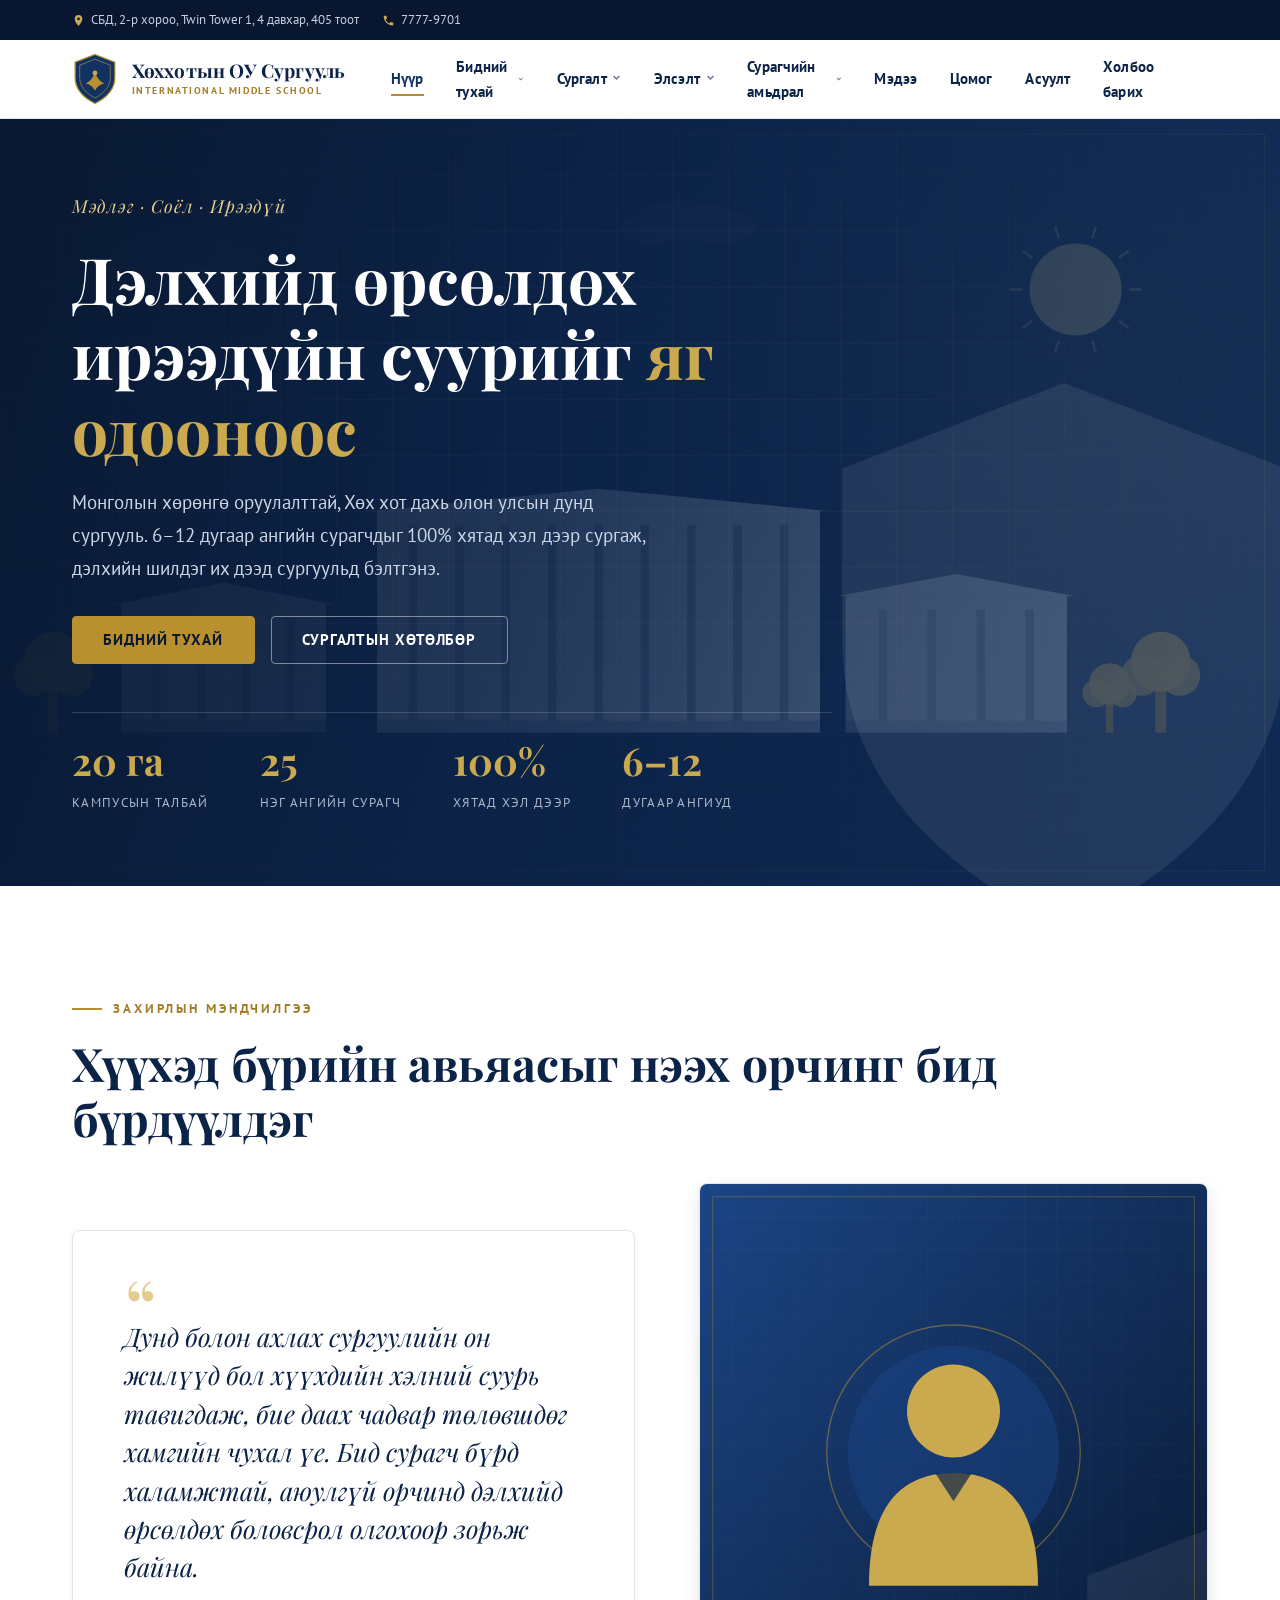
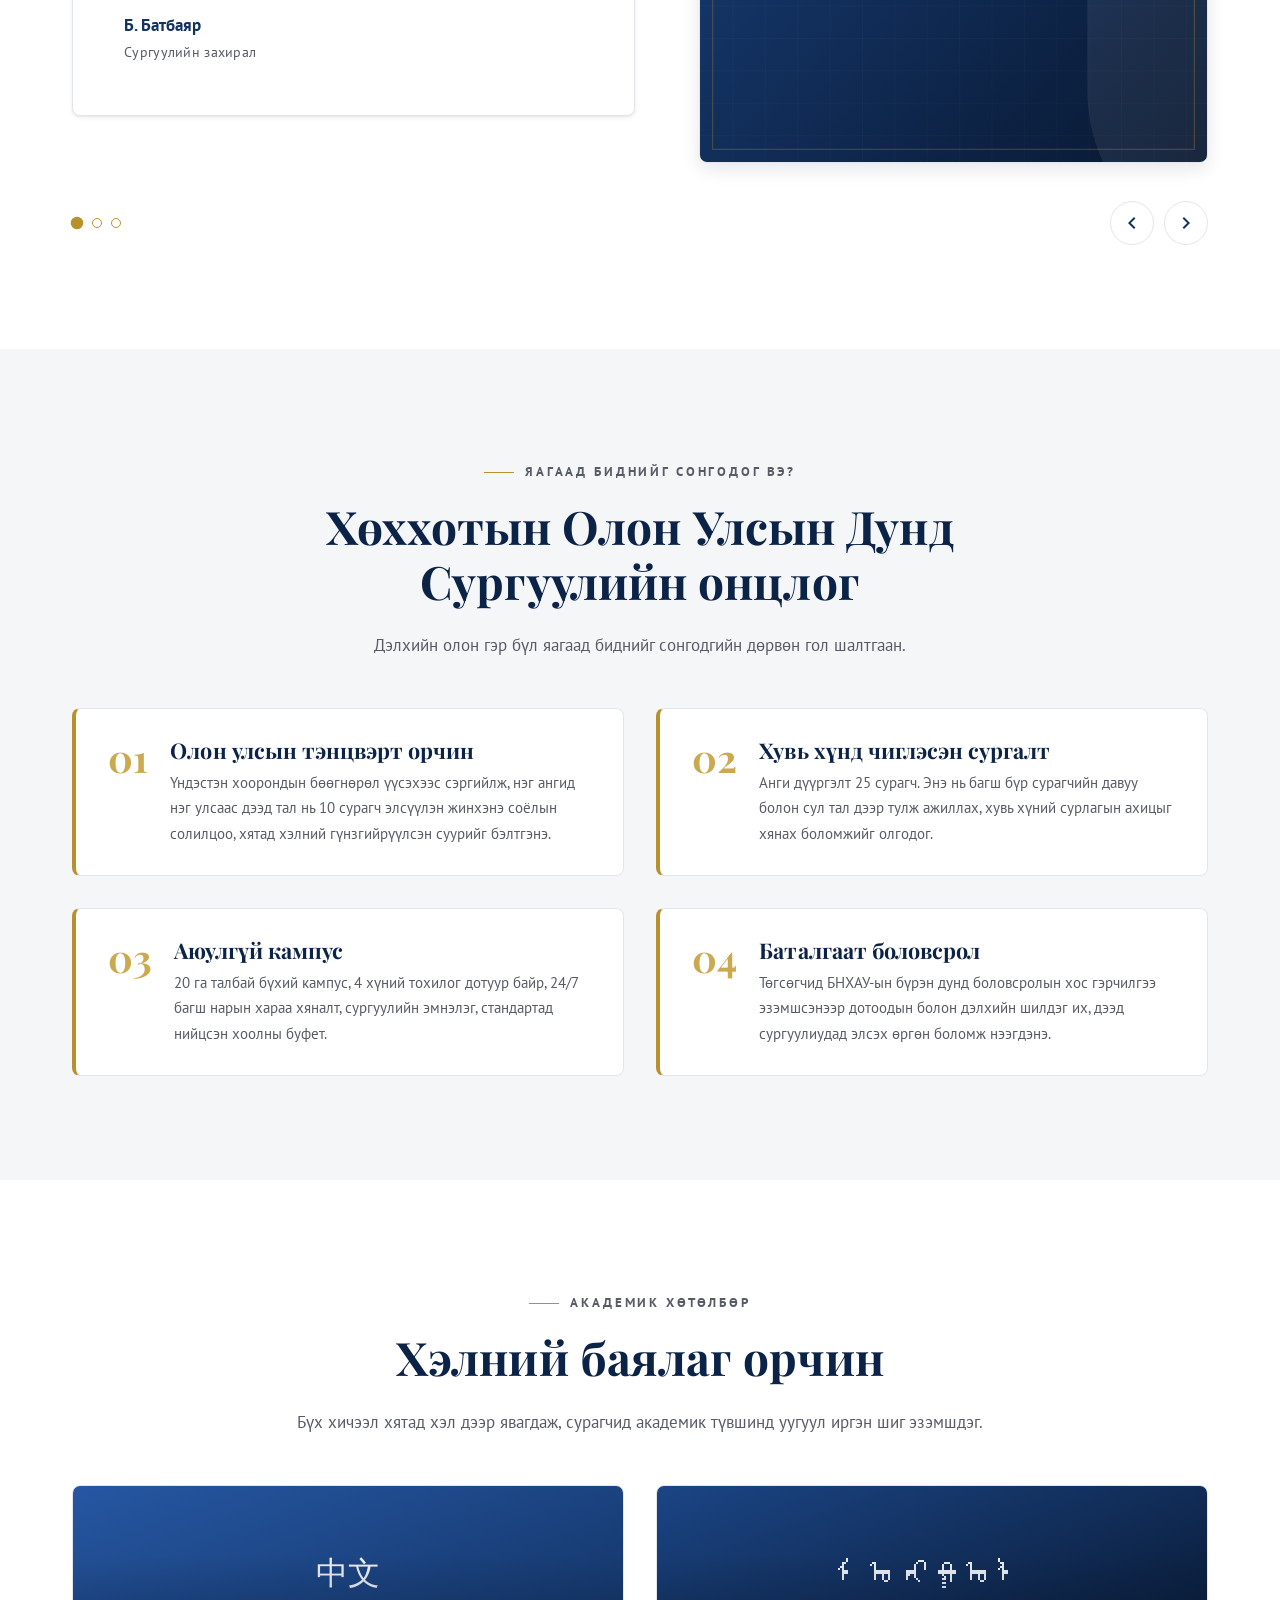
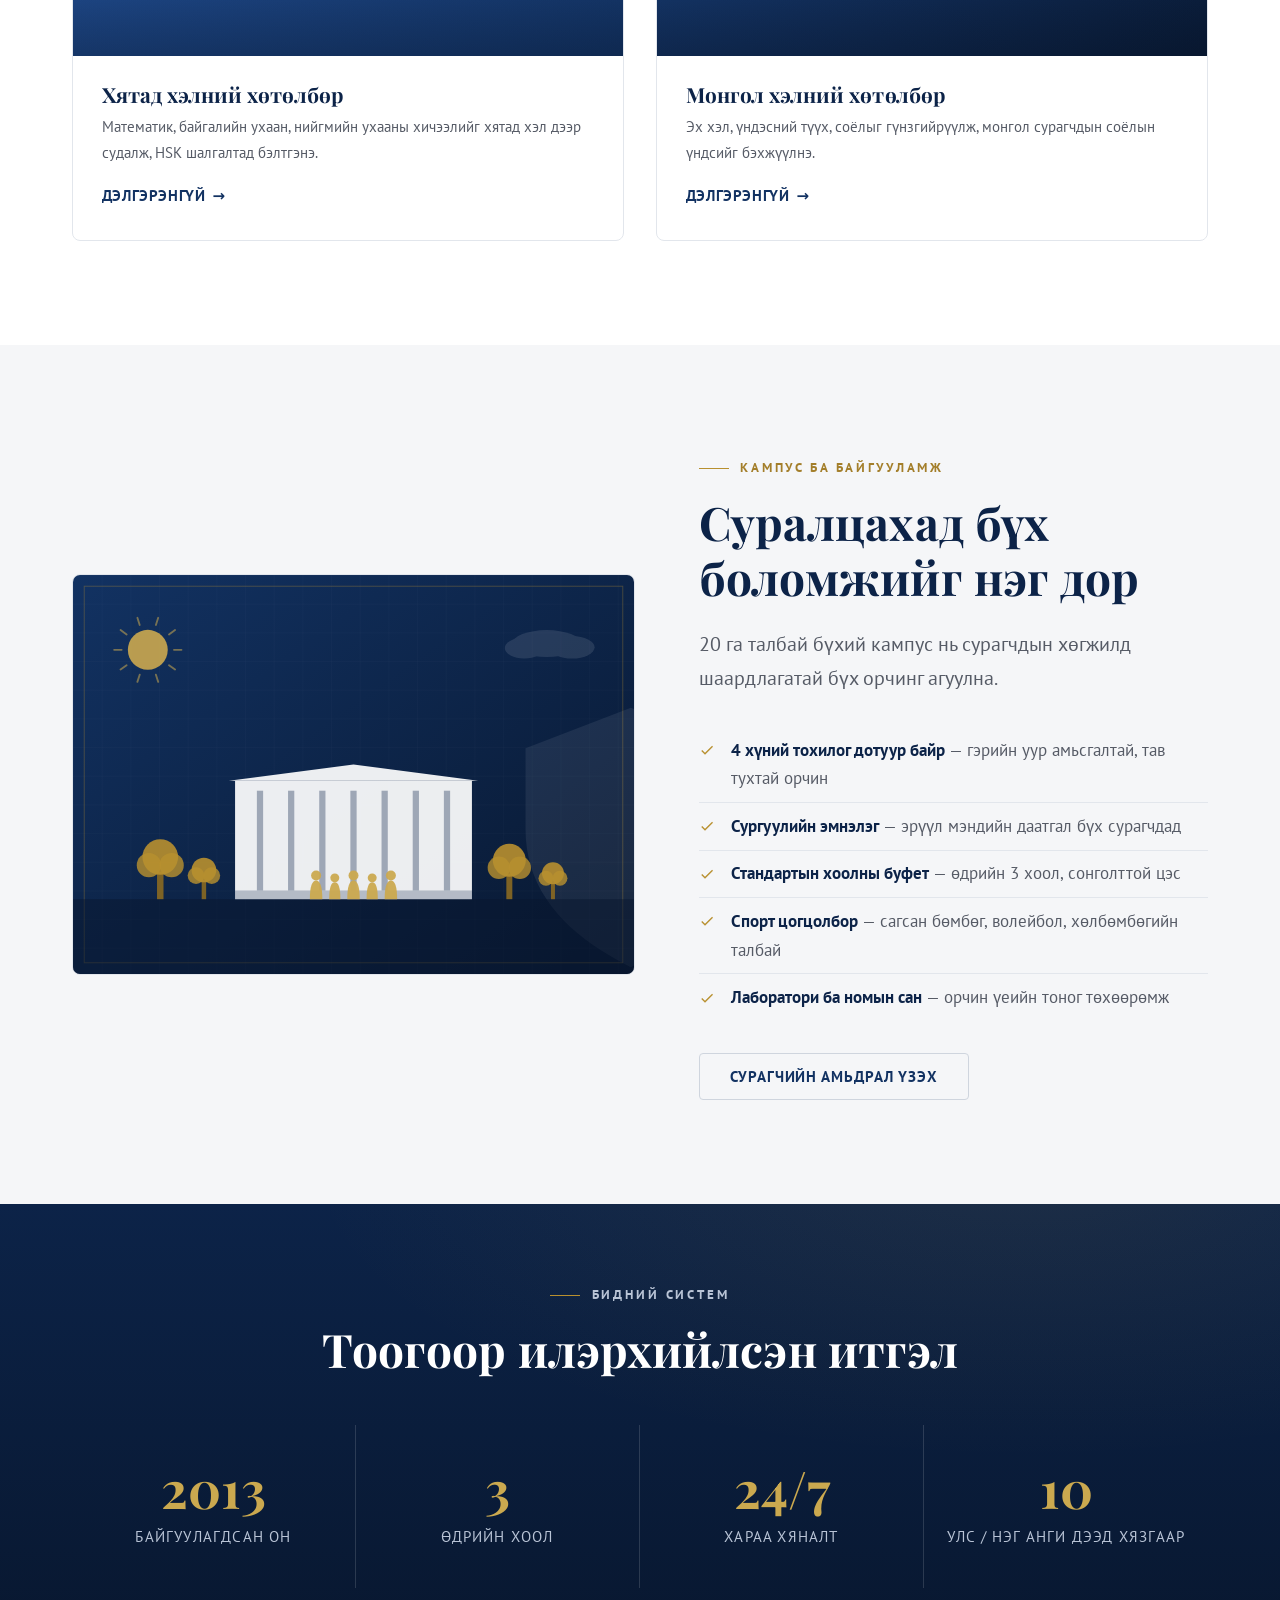
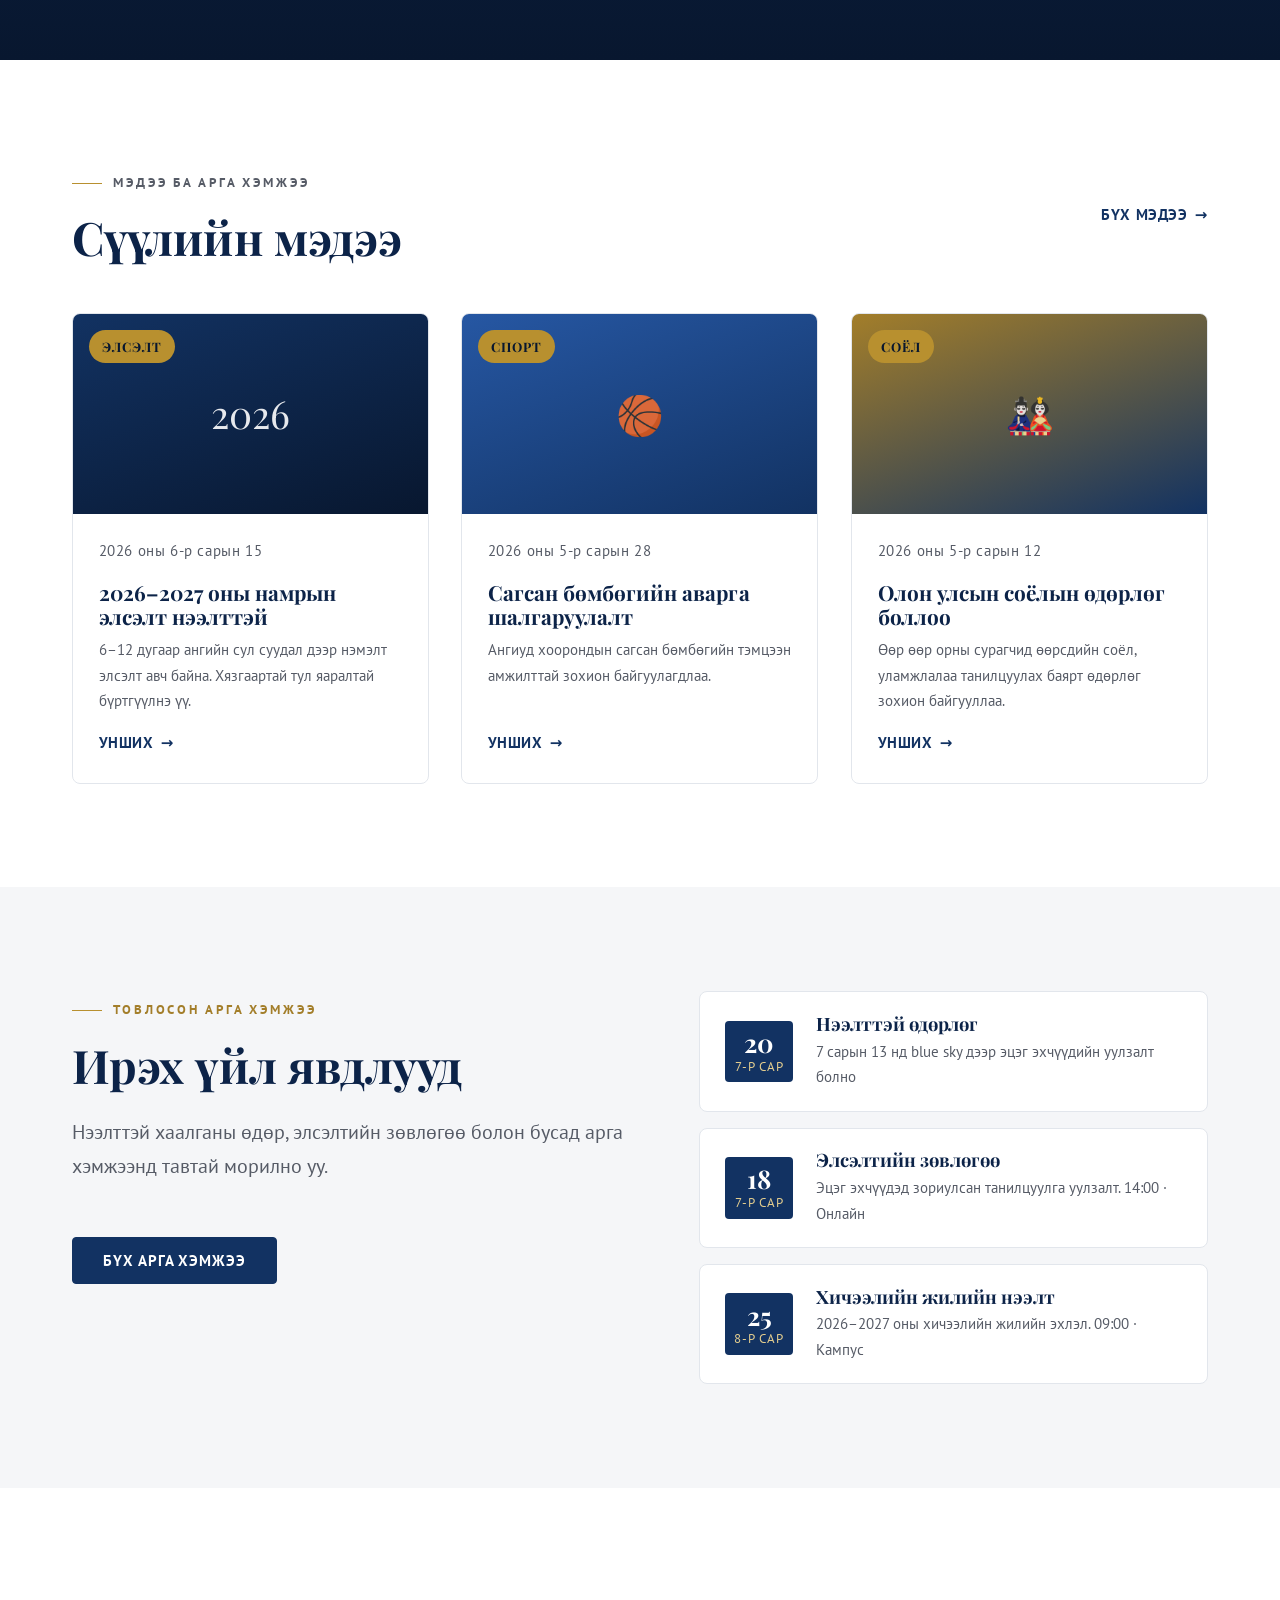
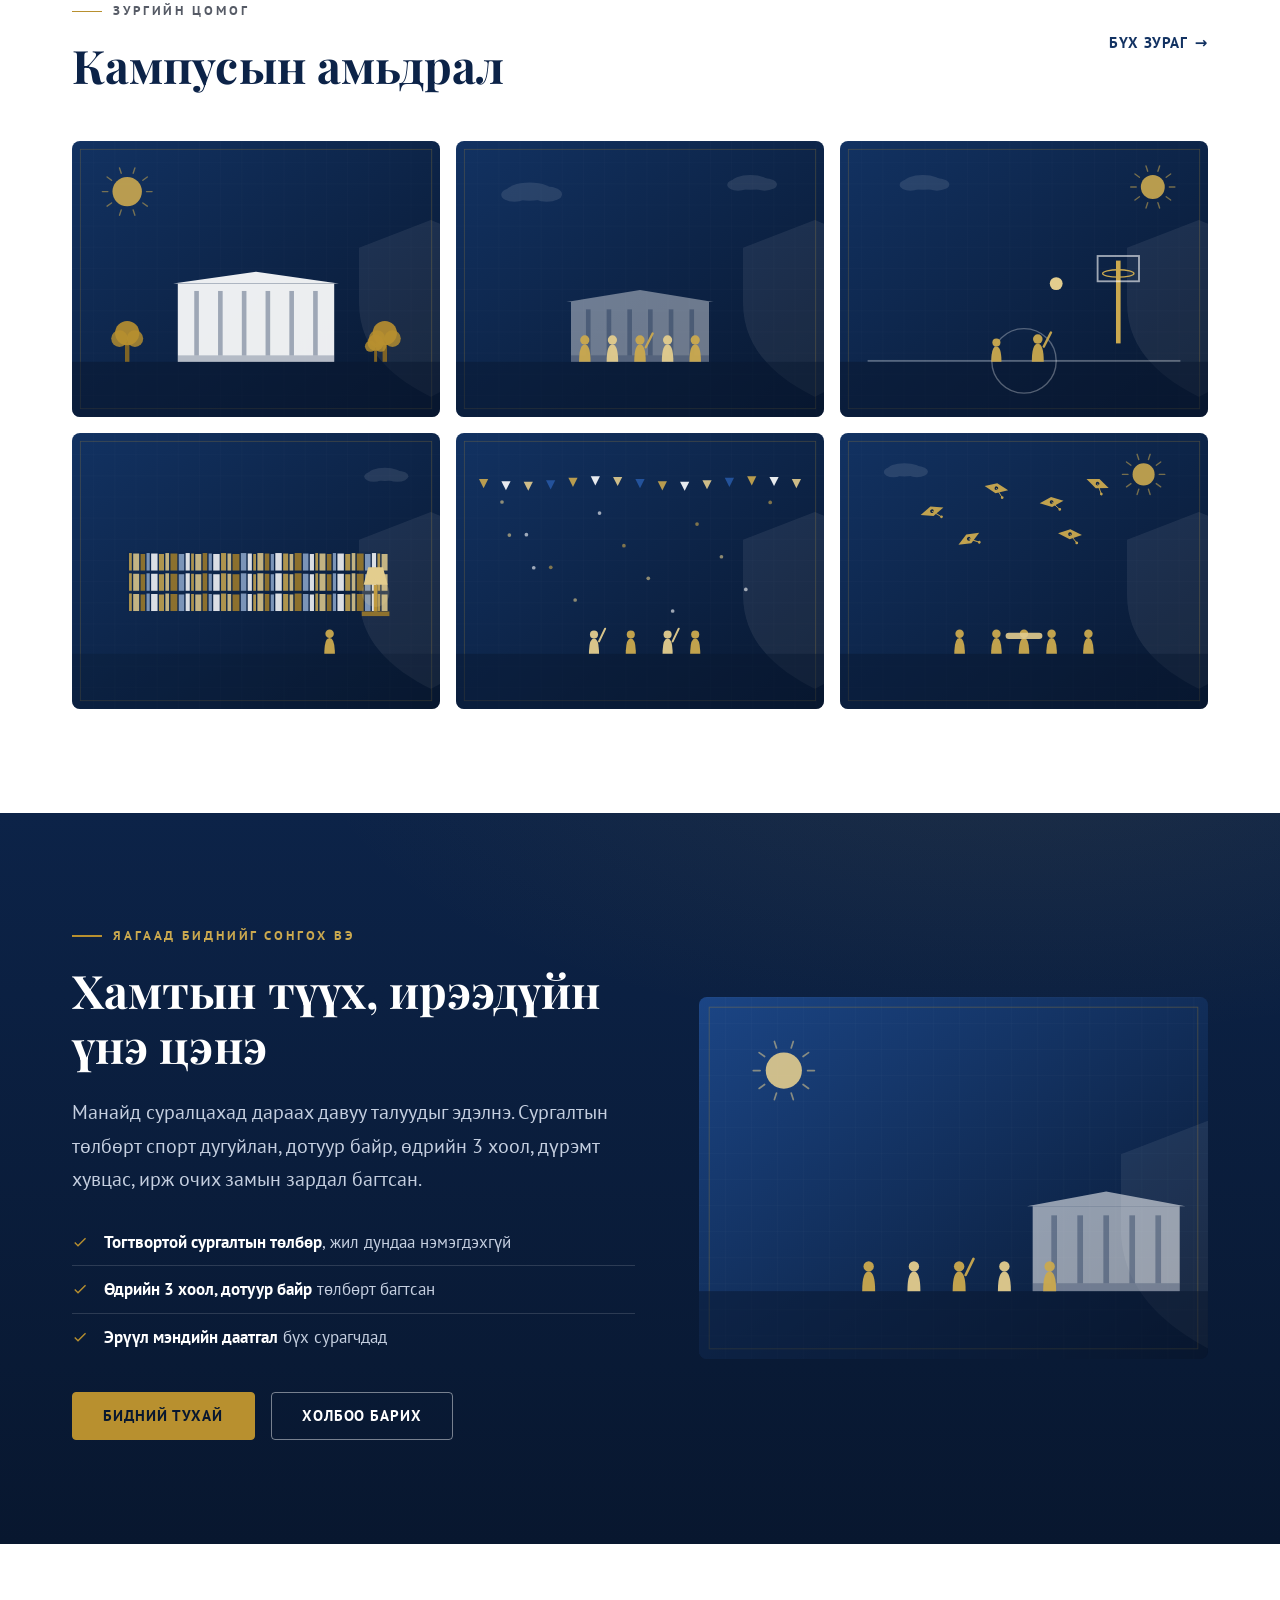
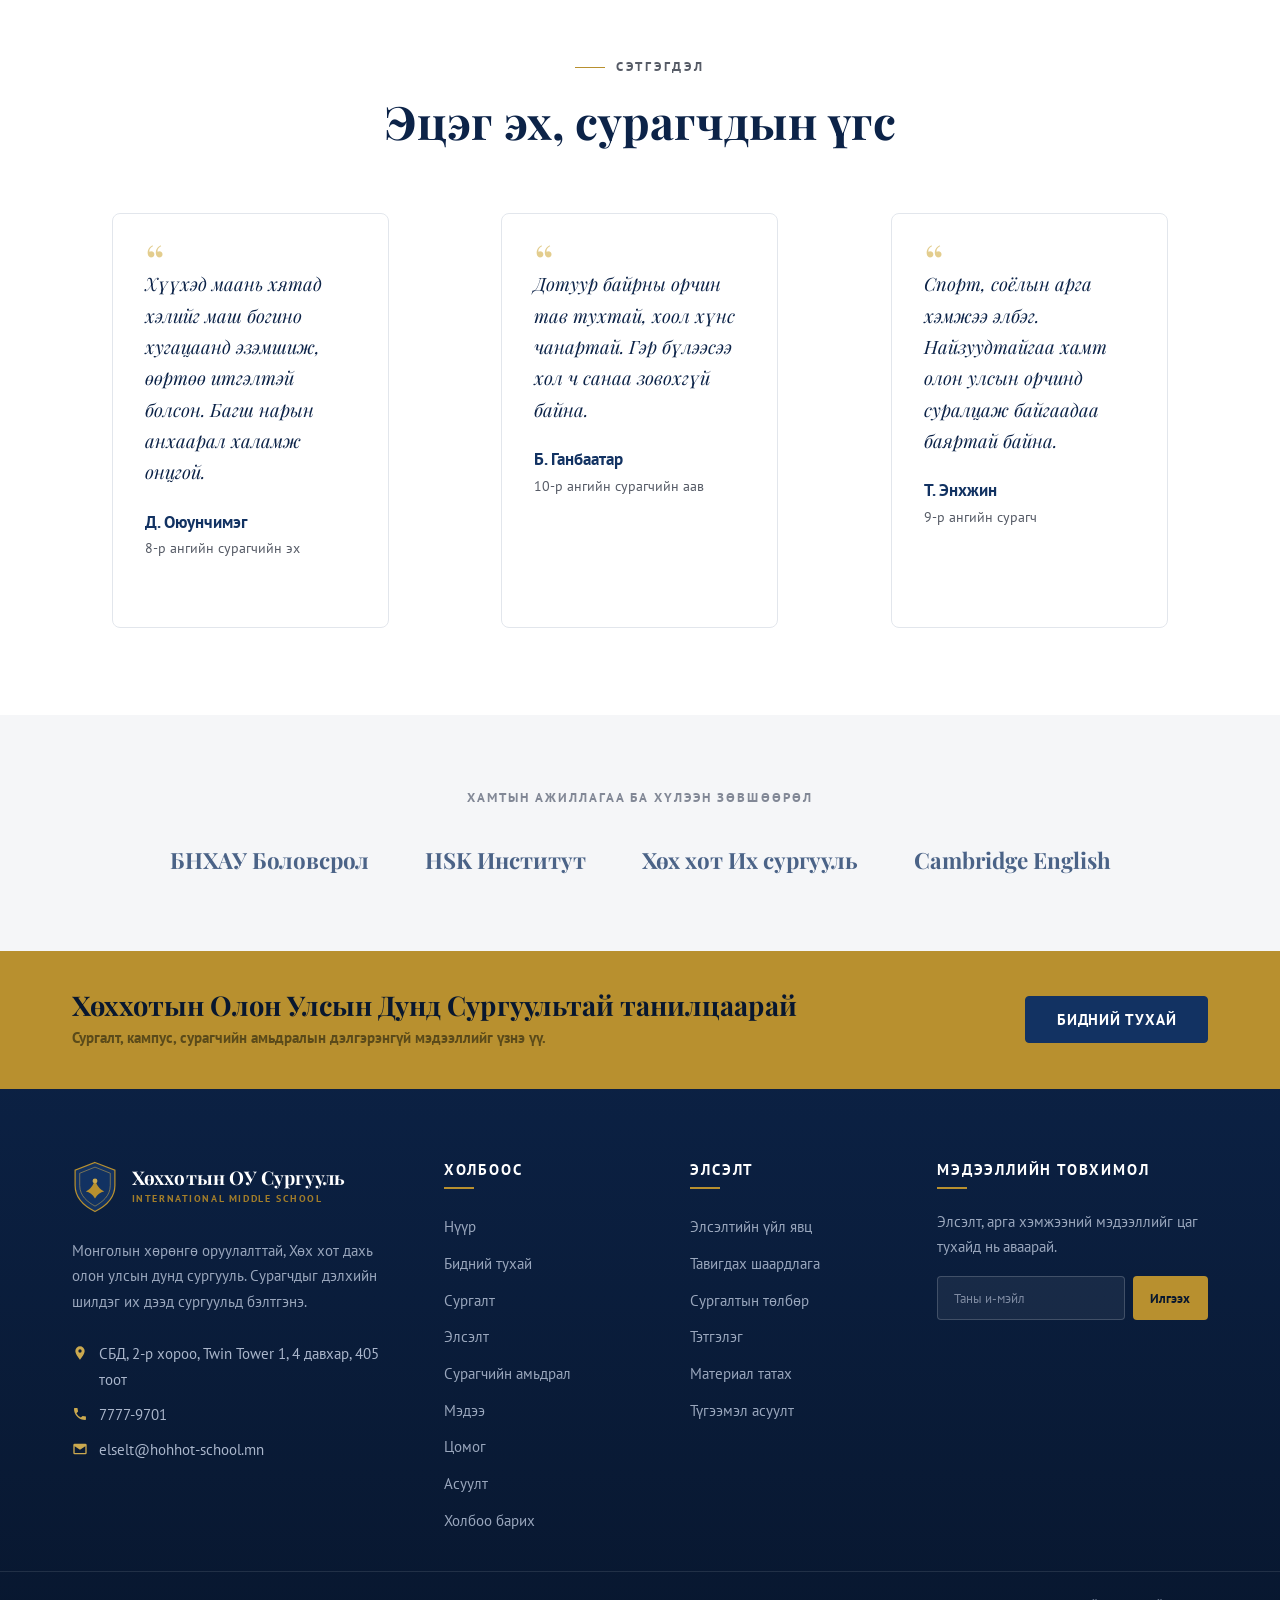
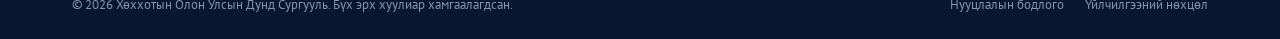
==== commit c60fbe1f: "sotsial durs hasav" ====
--- a/index.html
+++ b/index.html
@@ -257,7 +257,7 @@
     <section class="section--tight section--navy">
       <div class="container">
         <div class="section-head section-head--center reveal">
-          <p class="eyebrow">Бидний амжилт</p>
+          <p class="eyebrow">Бидний систем</p>
           <h2>Тоогоор илэрхийлсэн итгэл</h2>
         </div>
         <div class="stat-strip reveal">
@@ -324,7 +324,7 @@
           <div class="grid reveal-right" style="gap:1rem">
             <div class="event">
               <div class="event__date"><span class="d">20</span><span class="m">7-р сар</span></div>
-              <div><h4>Нээлттэй хаалганы өдөр</h4><p>Кампусаар зочилж, багш нартай уулзана. 10:00 · Twin Tower 1</p></div>
+              <div><h4>Нээлттэй өдөрлөг</h4><p>7 сарын 13 нд blue sky дээр эцэг эхчүүдийн уулзалт болно </p></div>
             </div>
             <div class="event">
               <div class="event__date"><span class="d">18</span><span class="m">7-р сар</span></div>
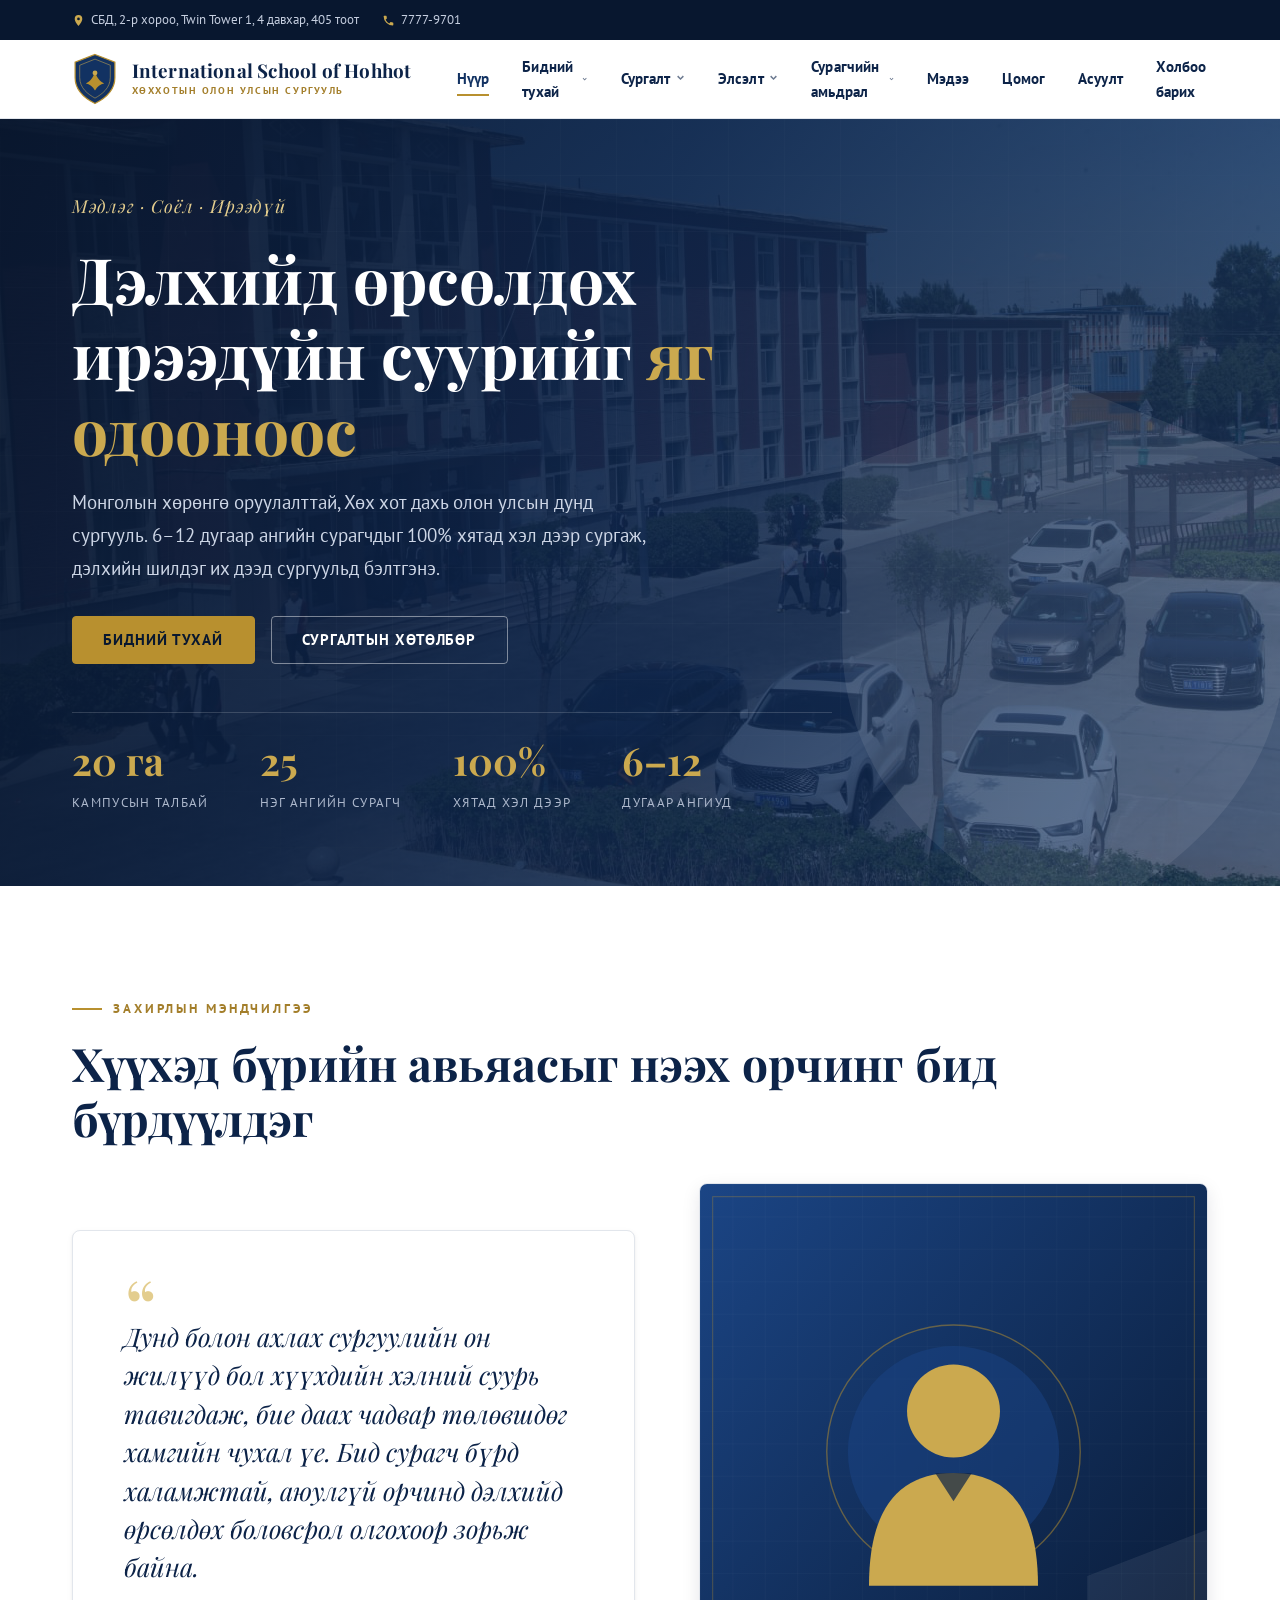
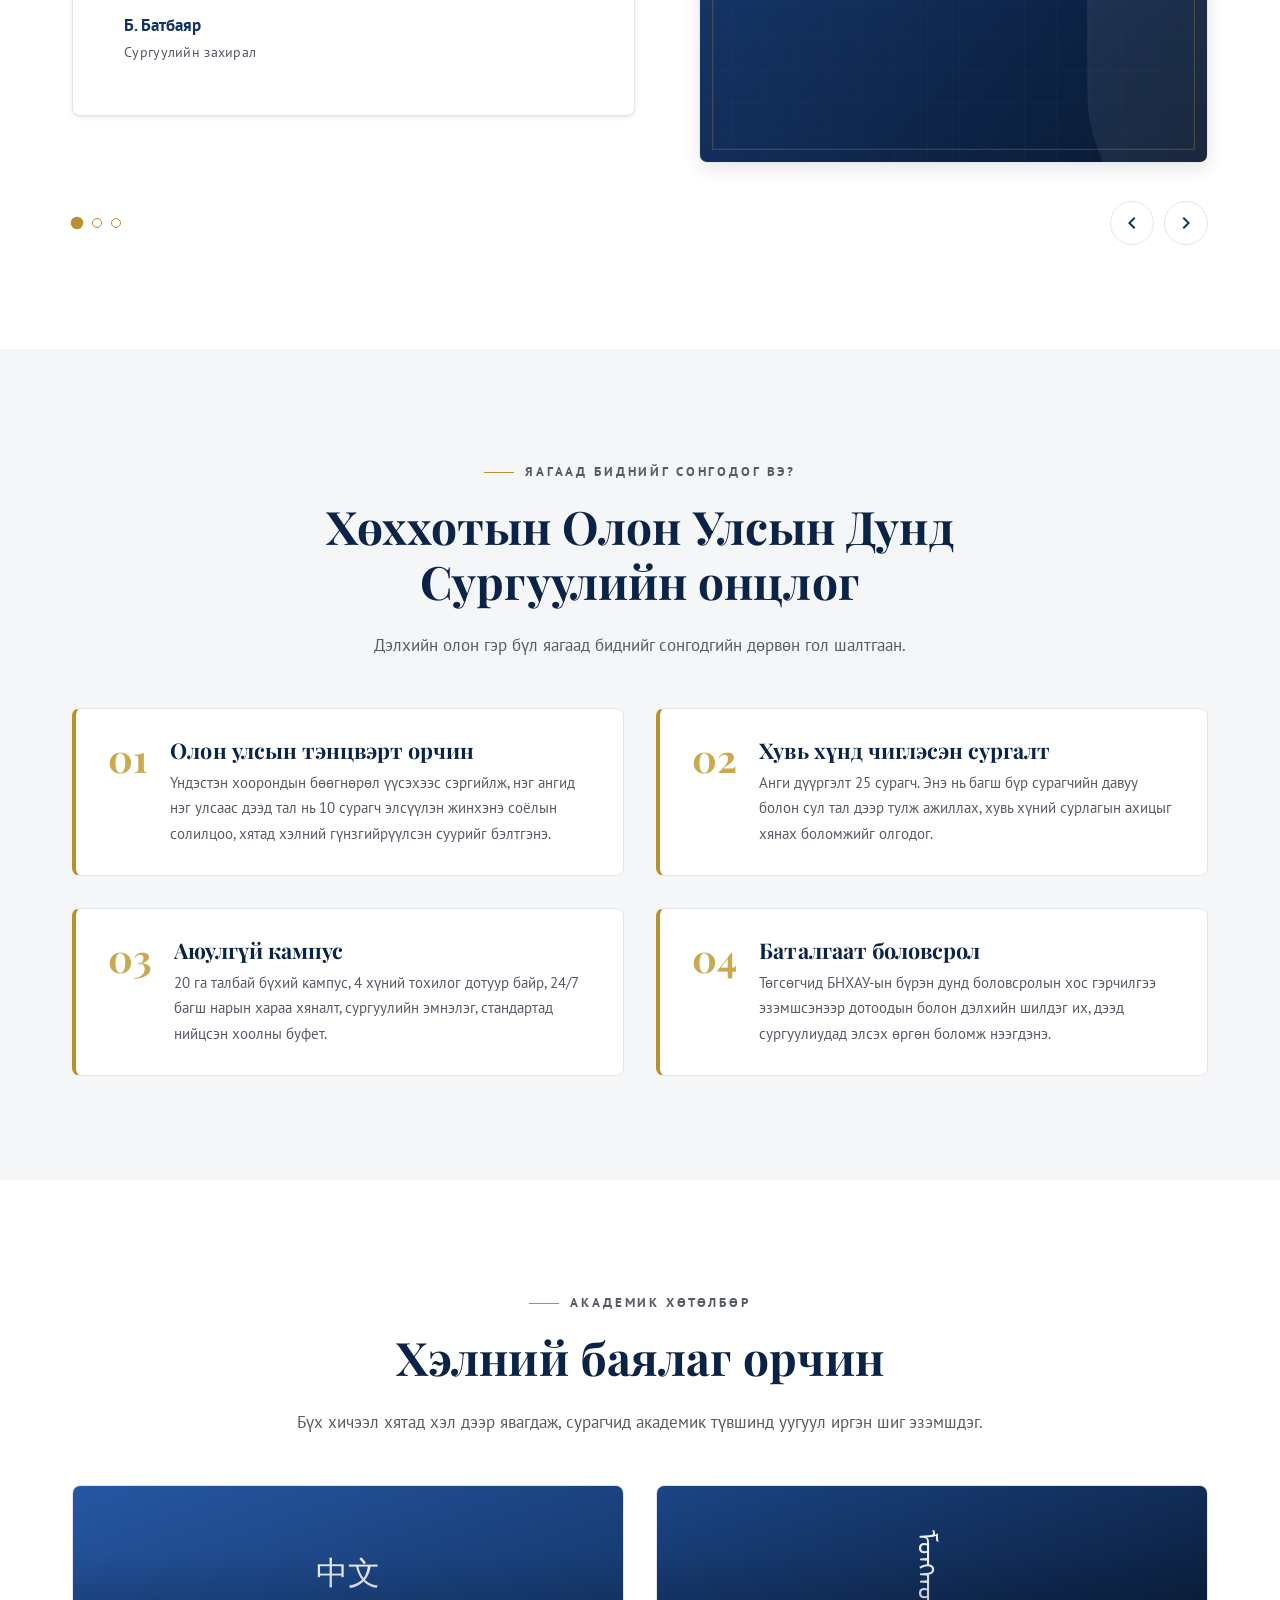
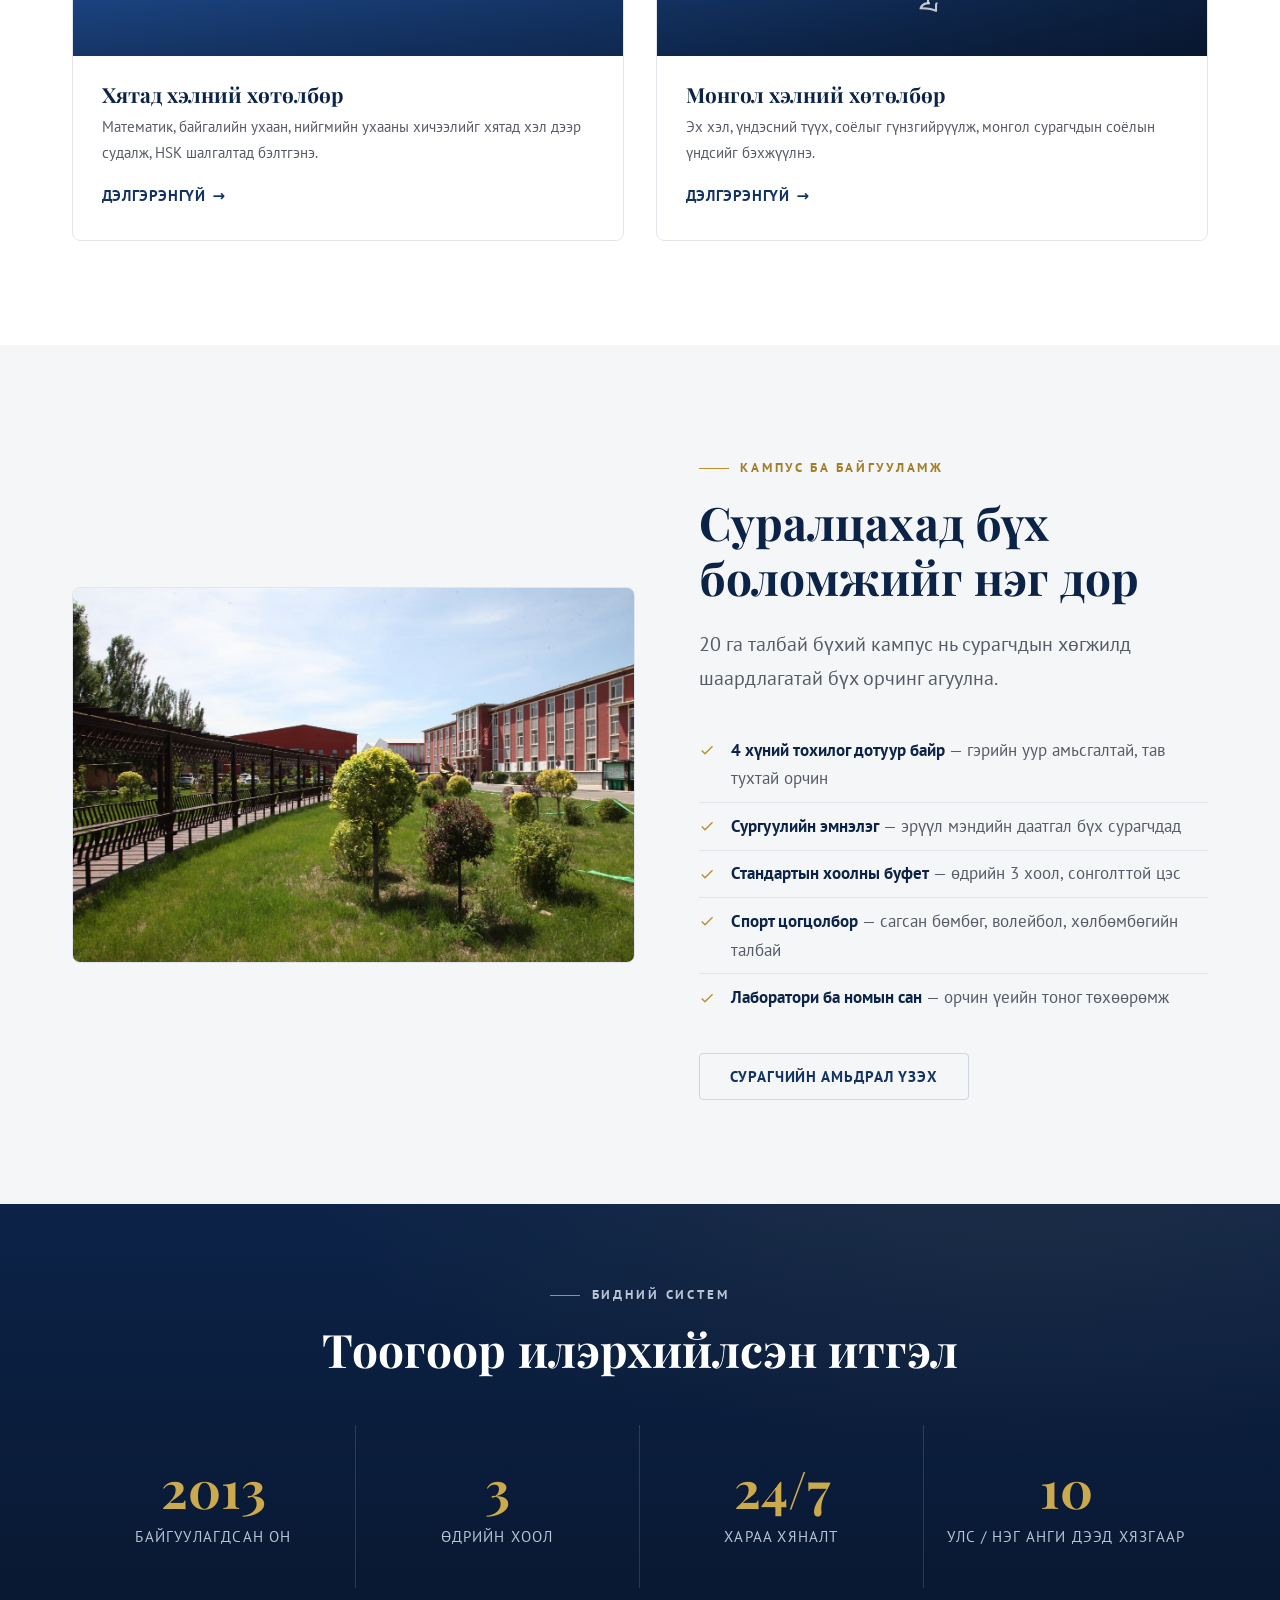
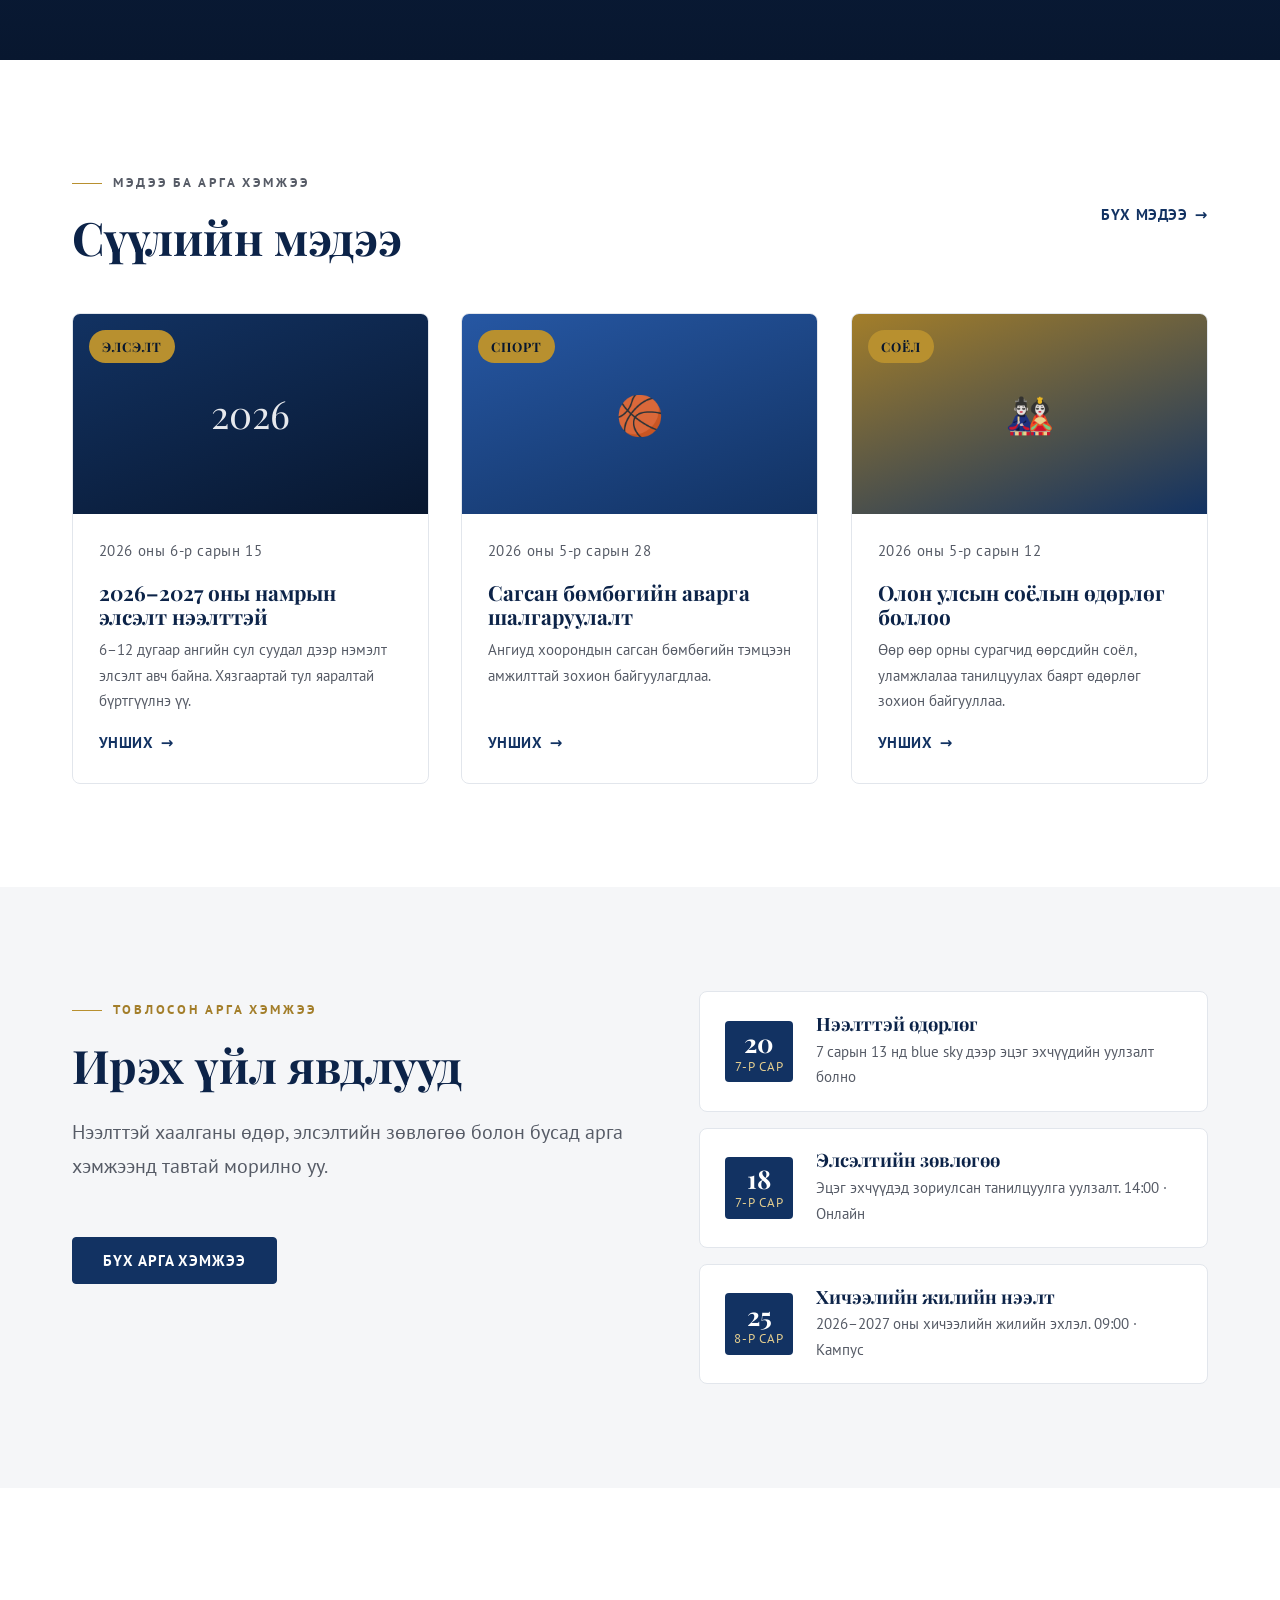
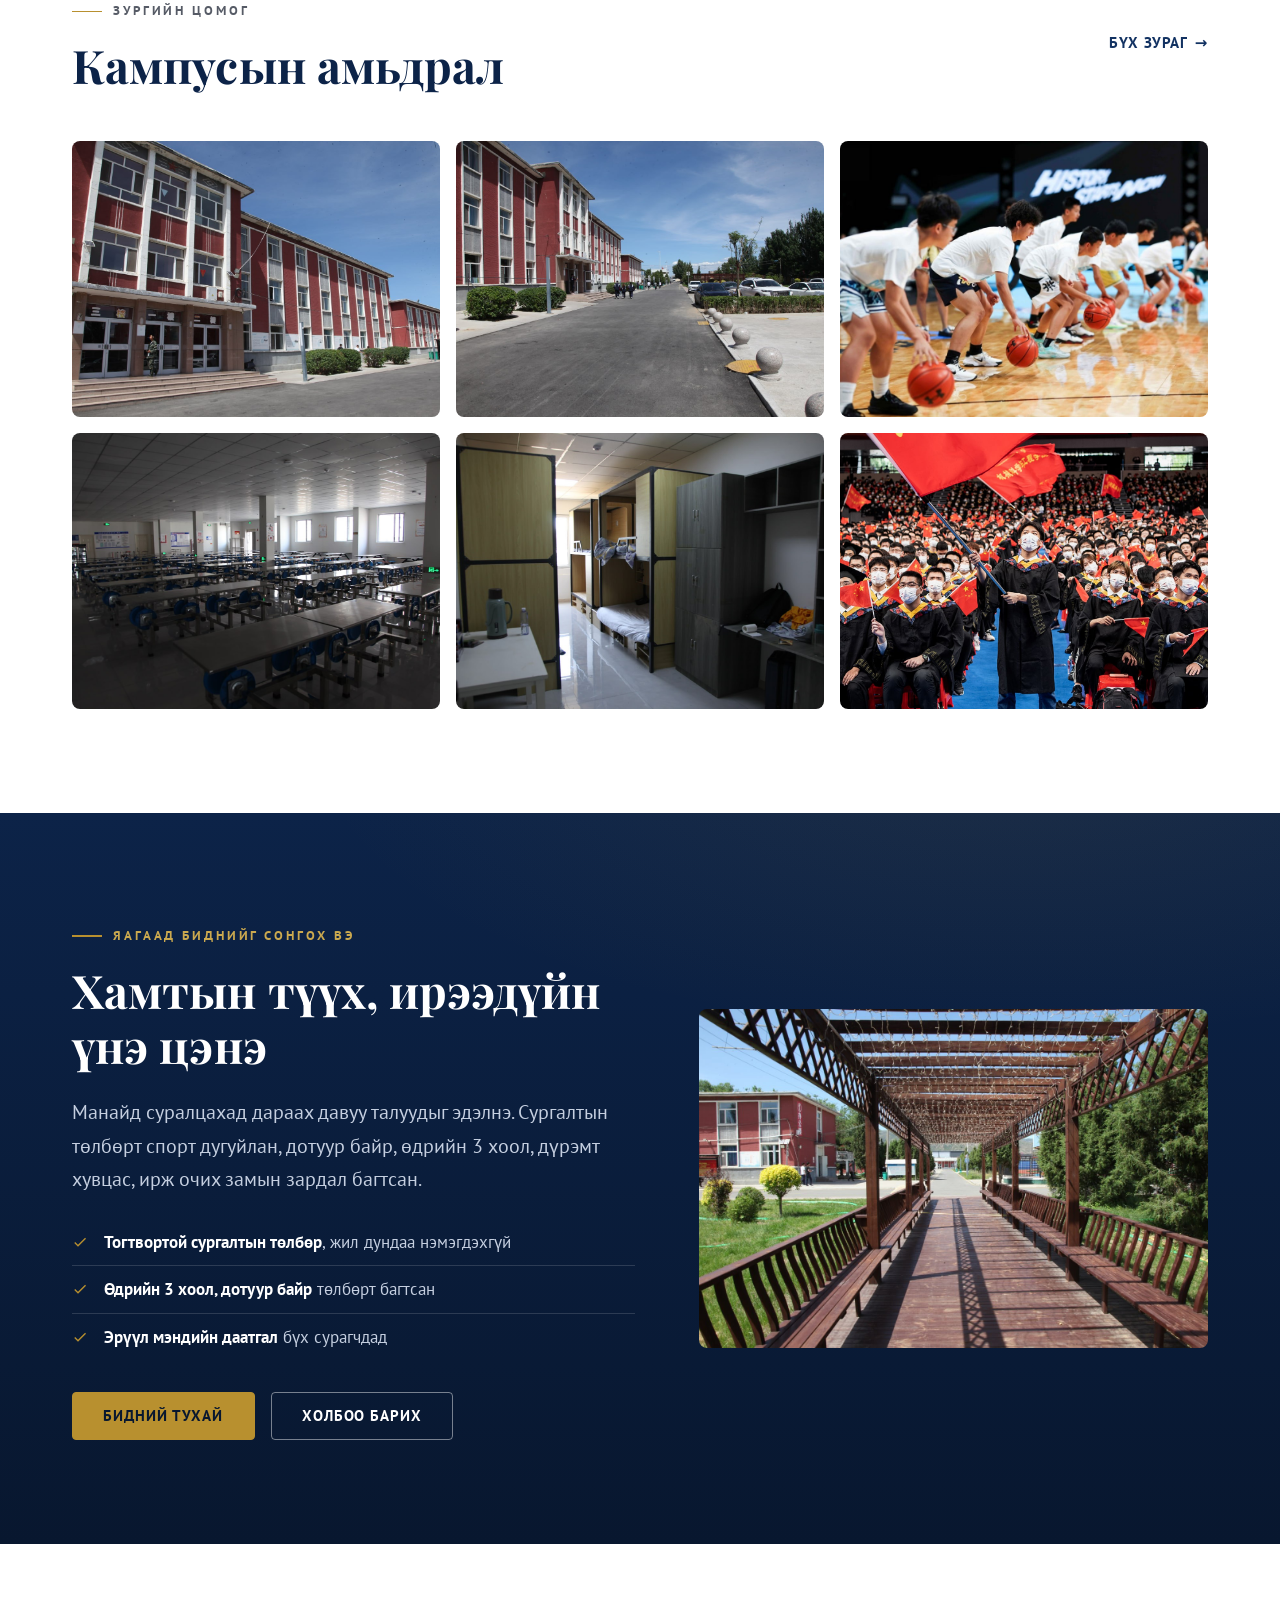
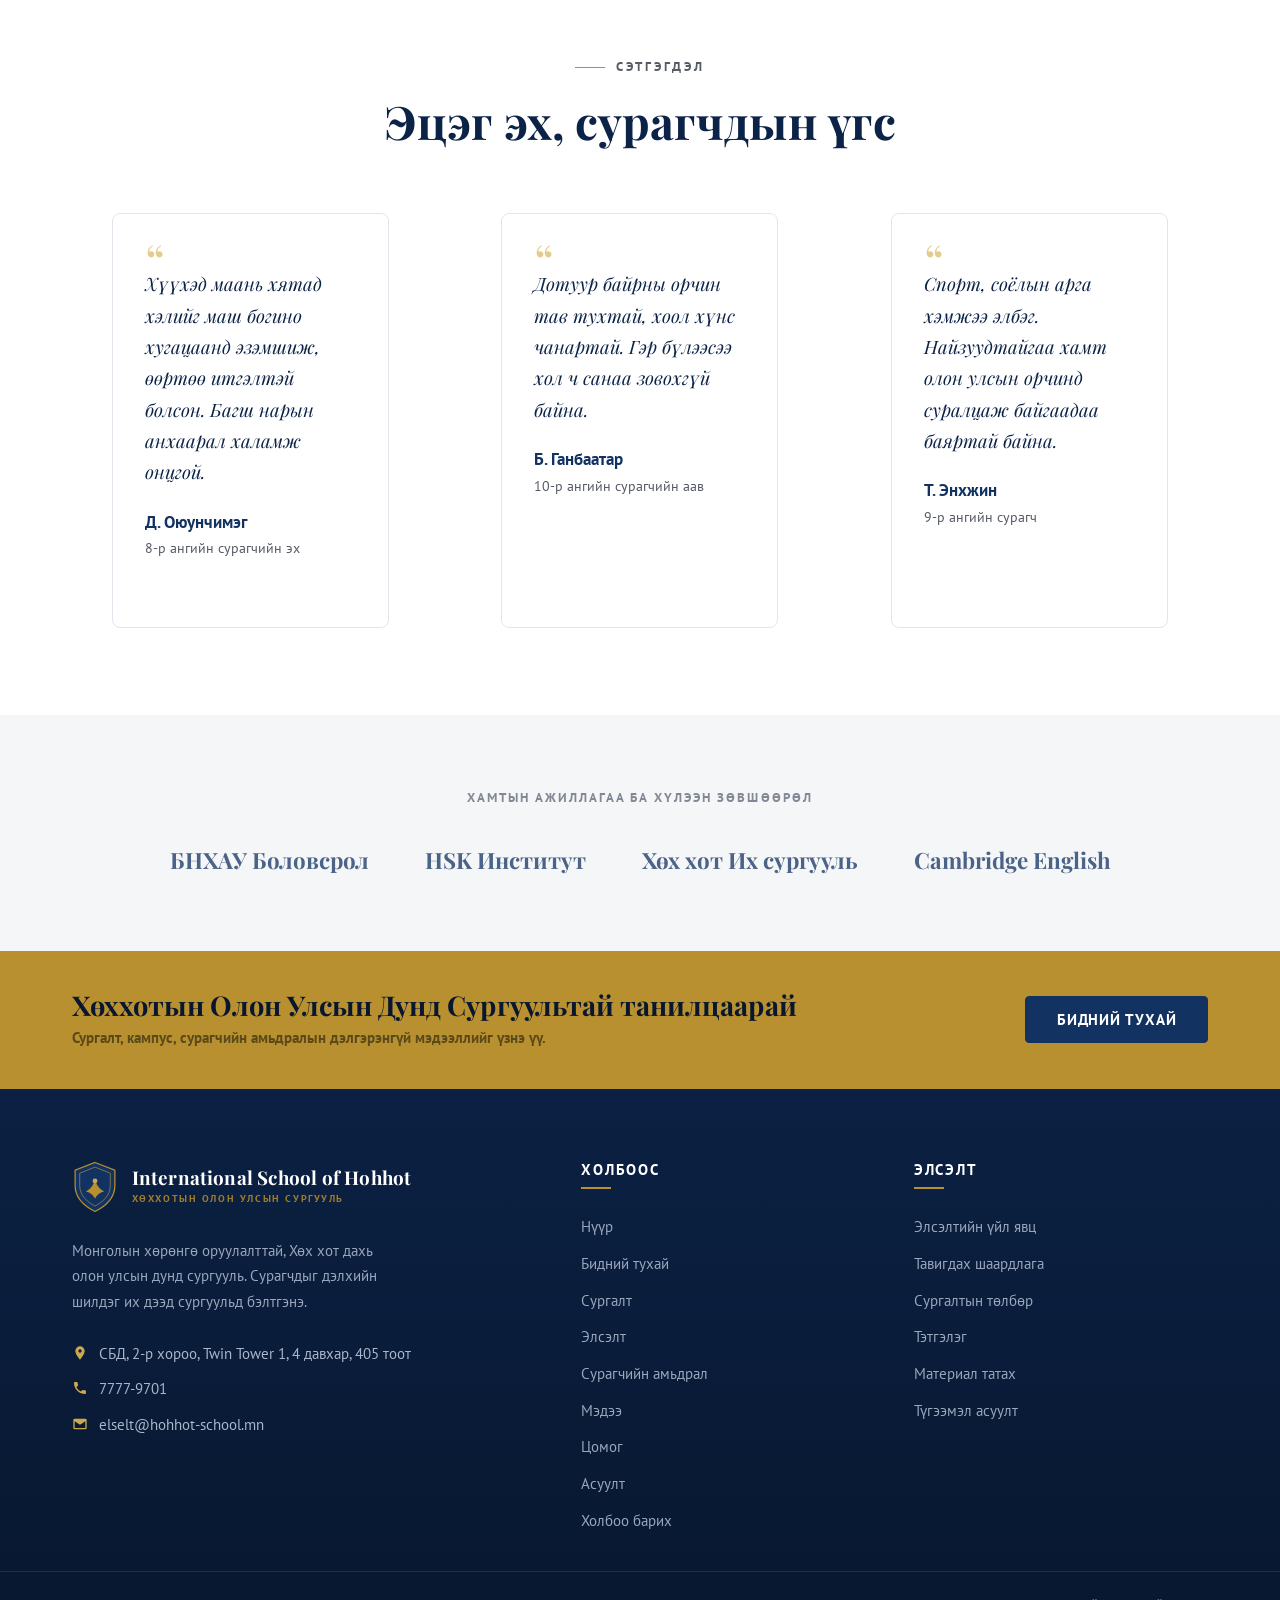
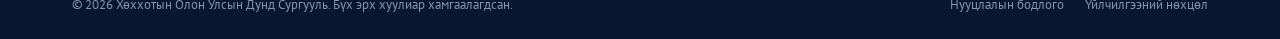
==== commit e466a71c: "Жинхэнэ зургууд нэмж, монгол бичиг болон нэрийг зассан - Сургуулийн 15 жинхэнэ зургийг hero, цомог, " ====
--- a/index.html
+++ b/index.html
@@ -21,9 +21,9 @@
   <link rel="preconnect" href="https://fonts.googleapis.com">
   <link rel="preconnect" href="https://fonts.gstatic.com" crossorigin>
   <!-- Фонтыг render-blocking биш болгоно: сүлжээ удаан үед ч хуудас өөрийн CSS-ээрээ шууд зурагдана -->
-  <link rel="preload" as="style" href="https://fonts.googleapis.com/css2?family=Playfair+Display:ital,wght@0,400;0,600;0,700;0,900;1,400;1,600&family=PT+Sans:ital,wght@0,400;0,700;1,400;1,700&display=swap">
-  <link rel="stylesheet" href="https://fonts.googleapis.com/css2?family=Playfair+Display:ital,wght@0,400;0,600;0,700;0,900;1,400;1,600&family=PT+Sans:ital,wght@0,400;0,700;1,400;1,700&display=swap" media="print" onload="this.media='all';this.onload=null">
-  <noscript><link rel="stylesheet" href="https://fonts.googleapis.com/css2?family=Playfair+Display:ital,wght@0,400;0,600;0,700;0,900;1,400;1,600&family=PT+Sans:ital,wght@0,400;0,700;1,400;1,700&display=swap"></noscript>
+  <link rel="preload" as="style" href="https://fonts.googleapis.com/css2?family=Noto+Sans+Mongolian&family=Playfair+Display:ital,wght@0,400;0,600;0,700;0,900;1,400;1,600&family=PT+Sans:ital,wght@0,400;0,700;1,400;1,700&display=swap">
+  <link rel="stylesheet" href="https://fonts.googleapis.com/css2?family=Noto+Sans+Mongolian&family=Playfair+Display:ital,wght@0,400;0,600;0,700;0,900;1,400;1,600&family=PT+Sans:ital,wght@0,400;0,700;1,400;1,700&display=swap" media="print" onload="this.media='all';this.onload=null">
+  <noscript><link rel="stylesheet" href="https://fonts.googleapis.com/css2?family=Noto+Sans+Mongolian&family=Playfair+Display:ital,wght@0,400;0,600;0,700;0,900;1,400;1,600&family=PT+Sans:ital,wght@0,400;0,700;1,400;1,700&display=swap"></noscript>
 
   <link rel="stylesheet" href="css/style.css">
   <link rel="stylesheet" href="css/responsive.css">
@@ -34,7 +34,7 @@
     "@context": "https://schema.org",
     "@type": "School",
     "name": "Хөххотын Олон Улсын Дунд Сургууль",
-    "alternateName": "Hohhot International Middle School",
+    "alternateName": "International School of Hohhot",
     "url": "https://hohhot-school.mn/index.html",
     "logo": "https://hohhot-school.mn/assets/crest.svg",
     "telephone": "+976-7777-9701",
@@ -68,7 +68,7 @@
 
     <!-- ============ HERO ============ -->
     <section class="hero">
-      <img class="hero__scene" src="images/hero-campus.svg" alt="" aria-hidden="true" loading="eager">
+      <img class="hero__scene" src="images/hero-campus.jpg" alt="" aria-hidden="true" loading="eager" width="1280" height="853">
       <div class="hero__scrim"></div>
       <div class="hero__pattern"></div>
       <svg class="hero__crest" viewBox="0 0 60 68" aria-hidden="true"><path d="M30 2 56 12v20c0 18-14 28-26 34C18 60 4 50 4 32V12z" fill="#fff"/><path d="M18 40c6-3 10-8 12-16 2 8 6 13 12 16-5 1-9 4-12 9-3-5-7-8-12-9z" fill="#fff"/></svg>
@@ -210,7 +210,7 @@
             </div>
           </article>
           <article class="program reveal" data-delay="2">
-            <div class="program__media" style="background:linear-gradient(160deg,#1b4585,#08172f)"><span>ᠮᠣᠩᠭᠣᠯ</span></div>
+            <div class="program__media" style="background:linear-gradient(160deg,#1b4585,#08172f)"><span class="mongol-script" lang="mn-Mong">ᠮᠣᠩᠭᠣᠯ</span></div>
             <div class="program__body">
               <h3>Монгол хэлний хөтөлбөр</h3>
               <p>Эх хэл, үндэсний түүх, соёлыг гүнзгийрүүлж, монгол сурагчдын соёлын үндсийг бэхжүүлнэ.</p>
@@ -234,7 +234,7 @@
       <div class="container">
         <div class="split">
           <div class="split__media reveal-left hover-zoom" style="border-radius:8px;overflow:hidden;border:1px solid var(--line)">
-            <img src="images/about-campus.svg" alt="Сургуулийн кампусын ерөнхий байдал" width="900" height="640" loading="lazy">
+            <img src="images/about-campus.jpg" alt="Сургуулийн ногоон байгууламж, амралтын бүсээс харагдах хичээлийн байрууд" width="1280" height="853" loading="lazy">
           </div>
           <div class="reveal-right">
             <p class="eyebrow">Кампус ба байгууламж</p>
@@ -350,12 +350,12 @@
           <a class="link-arrow" href="gallery.html">Бүх зураг</a>
         </div>
         <div class="gallery-grid reveal">
-          <a class="gallery-item hover-zoom" href="gallery.html"><img src="images/gal-campus-1.svg" alt="Кампусын гадна тал" loading="lazy"><div class="gallery-item__overlay"><div><span class="tag">Кампус</span><div class="cap">Хичээлийн байр</div></div></div></a>
-          <a class="gallery-item hover-zoom" href="gallery.html"><img src="images/gal-students-1.svg" alt="Сурагчид хамт олон" loading="lazy"><div class="gallery-item__overlay"><div><span class="tag">Сурагчид</span><div class="cap">Хамт олон</div></div></div></a>
-          <a class="gallery-item hover-zoom" href="gallery.html"><img src="images/gal-sport-1.svg" alt="Спортын тэмцээн" loading="lazy"><div class="gallery-item__overlay"><div><span class="tag">Спорт</span><div class="cap">Сагсан бөмбөг</div></div></div></a>
-          <a class="gallery-item hover-zoom" href="gallery.html"><img src="images/gal-library-1.svg" alt="Номын сан" loading="lazy"><div class="gallery-item__overlay"><div><span class="tag">Номын сан</span><div class="cap">Уншлагын танхим</div></div></div></a>
-          <a class="gallery-item hover-zoom" href="gallery.html"><img src="images/gal-activity-1.svg" alt="Соёлын арга хэмжээ" loading="lazy"><div class="gallery-item__overlay"><div><span class="tag">Арга хэмжээ</span><div class="cap">Соёлын өдөрлөг</div></div></div></a>
-          <a class="gallery-item hover-zoom" href="gallery.html"><img src="images/gal-grad-1.svg" alt="Төгсөлтийн ёслол" loading="lazy"><div class="gallery-item__overlay"><div><span class="tag">Төгсөлт</span><div class="cap">Төгсөгчид</div></div></div></a>
+          <a class="gallery-item hover-zoom" href="gallery.html"><img src="images/gal-campus-1.jpg" alt="Хичээлийн байрны гол үүд" loading="lazy" width="1280" height="853"><div class="gallery-item__overlay"><div><span class="tag">Кампус</span><div class="cap">Хичээлийн байр</div></div></div></a>
+          <a class="gallery-item hover-zoom" href="gallery.html"><img src="images/gal-students-1.jpg" alt="Сурагчид хичээлийн байр руу явж буй нь" loading="lazy" width="1280" height="853"><div class="gallery-item__overlay"><div><span class="tag">Сурагчид</span><div class="cap">Хамт олон</div></div></div></a>
+          <a class="gallery-item hover-zoom" href="gallery.html"><img src="images/gal-sport-1.jpg" alt="Сурагчид сагсан бөмбөгийн дасгал хийж байгаа нь" loading="lazy" width="1020" height="680"><div class="gallery-item__overlay"><div><span class="tag">Спорт</span><div class="cap">Сагсан бөмбөг</div></div></div></a>
+          <a class="gallery-item hover-zoom" href="gallery.html"><img src="images/gal-dining-1.jpg" alt="Сурагчдын хоолны газар" loading="lazy" width="1280" height="853"><div class="gallery-item__overlay"><div><span class="tag">Хоолны газар</span><div class="cap">Гуанз</div></div></div></a>
+          <a class="gallery-item hover-zoom" href="gallery.html"><img src="images/gal-dorm-1.jpg" alt="Дотуур байрны өрөө" loading="lazy" width="1280" height="853"><div class="gallery-item__overlay"><div><span class="tag">Дотуур байр</span><div class="cap">Сурагчийн өрөө</div></div></div></a>
+          <a class="gallery-item hover-zoom" href="gallery.html"><img src="images/gal-grad-1.jpg" alt="Төгсөлтийн ёслолын үеэр хурсан төгсөгчид" loading="lazy" width="1200" height="1200"><div class="gallery-item__overlay"><div><span class="tag">Төгсөлт</span><div class="cap">Төгсөгчид</div></div></div></a>
         </div>
       </div>
     </section>
@@ -379,7 +379,7 @@
             </div>
           </div>
           <div class="split__media reveal-right hover-zoom" style="border-radius:8px;overflow:hidden">
-            <img src="images/cta-students.svg" alt="Ирээдүйн суралcагчид" width="900" height="640" loading="lazy">
+            <img src="images/cta-students.jpg" alt="Сурагчдын амралтын мод бүхий алхах зам" width="1280" height="853" loading="lazy">
           </div>
         </div>
       </div>
--- a/css/style.css
+++ b/css/style.css
@@ -61,6 +61,7 @@
   /* Typography */
   --font-serif: "Playfair Display", Georgia, "Times New Roman", serif;
   --font-sans:  "PT Sans", "Segoe UI", system-ui, -apple-system, Arial, sans-serif;
+  --font-mongol: "Noto Sans Mongolian", "Mongolian Baiti", "MN Baiti", "Menksoft Qagan", sans-serif;
 
   /* Type scale */
   --fs-xxl: clamp(2.6rem, 5vw, 4.4rem);
@@ -176,6 +177,14 @@
 .text-gold { color: var(--gold-600); }
 .text-navy { color: var(--navy-700); }
 .serif { font-family: var(--font-serif); }
+
+/* Уламжлалт монгол бичиг — дээрээс доош, мөр нь зүүнээс баруун тийш */
+.mongol-script {
+  font-family: var(--font-mongol);
+  writing-mode: vertical-lr;
+  line-height: 1;
+  white-space: nowrap;
+}
 
 /* ===== 04. LAYOUT HELPERS ================================== */
 .container {
@@ -757,6 +766,11 @@
   font-size: 2rem;
   position: relative;
 }
+.program__media .mongol-script {
+  font-size: 1.6rem;
+  max-inline-size: 130px;   /* босоо горимд inline тэнхлэг = өндөр */
+  overflow: hidden;
+}
 .program__media::after {
   content: ""; position: absolute; inset: 0;
   background: linear-gradient(180deg, transparent 40%, rgba(8,23,47,.35));
@@ -982,61 +996,6 @@
 .step h3 { font-size: 1.2rem; margin-bottom: .3rem; }
 .step p { margin: 0; color: var(--ink-soft); font-size: var(--fs-sm); }
 
-/* ===== 14. FORMS ========================================= */
-.form-grid { display: grid; grid-template-columns: 1fr 1fr; gap: 1.3rem; }
-.field { display: flex; flex-direction: column; gap: .45rem; }
-.field--full { grid-column: 1 / -1; }
-.field label {
-  font-size: var(--fs-sm);
-  font-weight: 700;
-  color: var(--navy-800);
-}
-.field label .req { color: #c0392b; }
-.field input,
-.field select,
-.field textarea {
-  font-family: inherit;
-  font-size: var(--fs-base);
-  padding: .85rem 1rem;
-  border: 1.5px solid var(--line-strong);
-  border-radius: var(--radius);
-  background: #fff;
-  color: var(--ink);
-  transition: border-color .25s var(--ease), box-shadow .25s var(--ease);
-  width: 100%;
-}
-.field textarea { resize: vertical; min-height: 140px; }
-.field input:focus,
-.field select:focus,
-.field textarea:focus {
-  outline: none;
-  border-color: var(--navy-600);
-  box-shadow: 0 0 0 3px rgba(27,69,133,.12);
-}
-.field .error-msg { color: #c0392b; font-size: var(--fs-xs); min-height: 1em; }
-.field.is-invalid input,
-.field.is-invalid select,
-.field.is-invalid textarea { border-color: #c0392b; box-shadow: 0 0 0 3px rgba(192,57,43,.10); }
-
-.form-note {
-  background: var(--mist);
-  border-left: 3px solid var(--gold-500);
-  padding: 1rem 1.2rem;
-  border-radius: var(--radius);
-  font-size: var(--fs-sm);
-  color: var(--ink-soft);
-}
-.form-status {
-  margin-top: 1rem;
-  padding: 1rem 1.2rem;
-  border-radius: var(--radius);
-  font-size: var(--fs-sm);
-  font-weight: 700;
-  display: none;
-}
-.form-status.is-success { display: block; background: #e9f5ee; color: #1e7a47; border: 1px solid #bfe3cc; }
-.form-status.is-error   { display: block; background: #fdecea; color: #b23b2e; border: 1px solid #f4c4bd; }
-
 /* ===== 15. GALLERY ======================================= */
 .gallery-filter {
   display: flex;
@@ -1140,10 +1099,18 @@
 .news-card:hover { transform: translateY(-6px); box-shadow: var(--shadow-lg); }
 .news-card__media {
   height: 200px; position: relative;
+  overflow: hidden;
   display: grid; place-items: center;
   color: rgba(255,255,255,.9);
   font-family: var(--font-serif);
   font-size: 2.4rem;
+}
+/* Зураг хайрцгаасаа давж, доорх текст рүү дүрэлзэхээс сэргийлнэ */
+.news-card__media img {
+  position: absolute; inset: 0;
+  display: block;
+  width: 100%; height: 100%;
+  object-fit: cover;
 }
 .news-card__cat {
   position: absolute; top: 1rem; left: 1rem;
@@ -1228,7 +1195,7 @@
 .footer-main { padding-block: var(--space-6) var(--space-4); }
 .footer-grid {
   display: grid;
-  grid-template-columns: 1.6fr 1fr 1fr 1.3fr;
+  grid-template-columns: 1.6fr 1fr 1fr;
   gap: 2.4rem;
 }
 .footer-brand .brand__name { color: #fff; }
@@ -1254,29 +1221,6 @@
 .footer-links li { padding: .35rem 0; }
 .footer-links a { color: #9aa7bd; transition: color .2s var(--ease), padding-left .2s var(--ease); }
 .footer-links a:hover { color: #fff; padding-left: .3rem; }
-
-.newsletter p { color: #9aa7bd; margin-bottom: 1rem; }
-.newsletter__form { display: flex; gap: .5rem; }
-.newsletter__form input {
-  flex: 1;
-  padding: .75rem 1rem;
-  border: 1px solid rgba(255,255,255,.18);
-  background: rgba(255,255,255,.06);
-  color: #fff;
-  border-radius: var(--radius);
-  font-family: inherit;
-}
-.newsletter__form input::placeholder { color: #7e8aa1; }
-.newsletter__form input:focus { outline: none; border-color: var(--gold-400); }
-.newsletter__form button {
-  padding: .75rem 1.1rem;
-  background: var(--gold-500);
-  color: var(--navy-900);
-  border-radius: var(--radius);
-  font-weight: 700;
-  transition: background .25s var(--ease);
-}
-.newsletter__form button:hover { background: var(--gold-400); }
 
 .footer-social { display: flex; gap: .7rem; margin-top: 1.3rem; }
 .footer-social a {
--- a/css/responsive.css
+++ b/css/responsive.css
@@ -92,7 +92,6 @@
   .grid-3 { grid-template-columns: repeat(2, 1fr); }
   .gallery-grid { grid-template-columns: repeat(2, 1fr); }
   .footer-cta .container { flex-direction: column; align-items: flex-start; text-align: left; }
-  .form-grid { grid-template-columns: 1fr; }
 }
 
 /* ===== МОБАЙЛ ========================================== */
@@ -131,8 +130,6 @@
 
   .lightbox__prev { left: .6rem; }
   .lightbox__next { right: .6rem; }
-  .newsletter__form { flex-direction: column; }
-  .newsletter__form button { width: 100%; }
 }
 
 @media (max-width: 380px) {
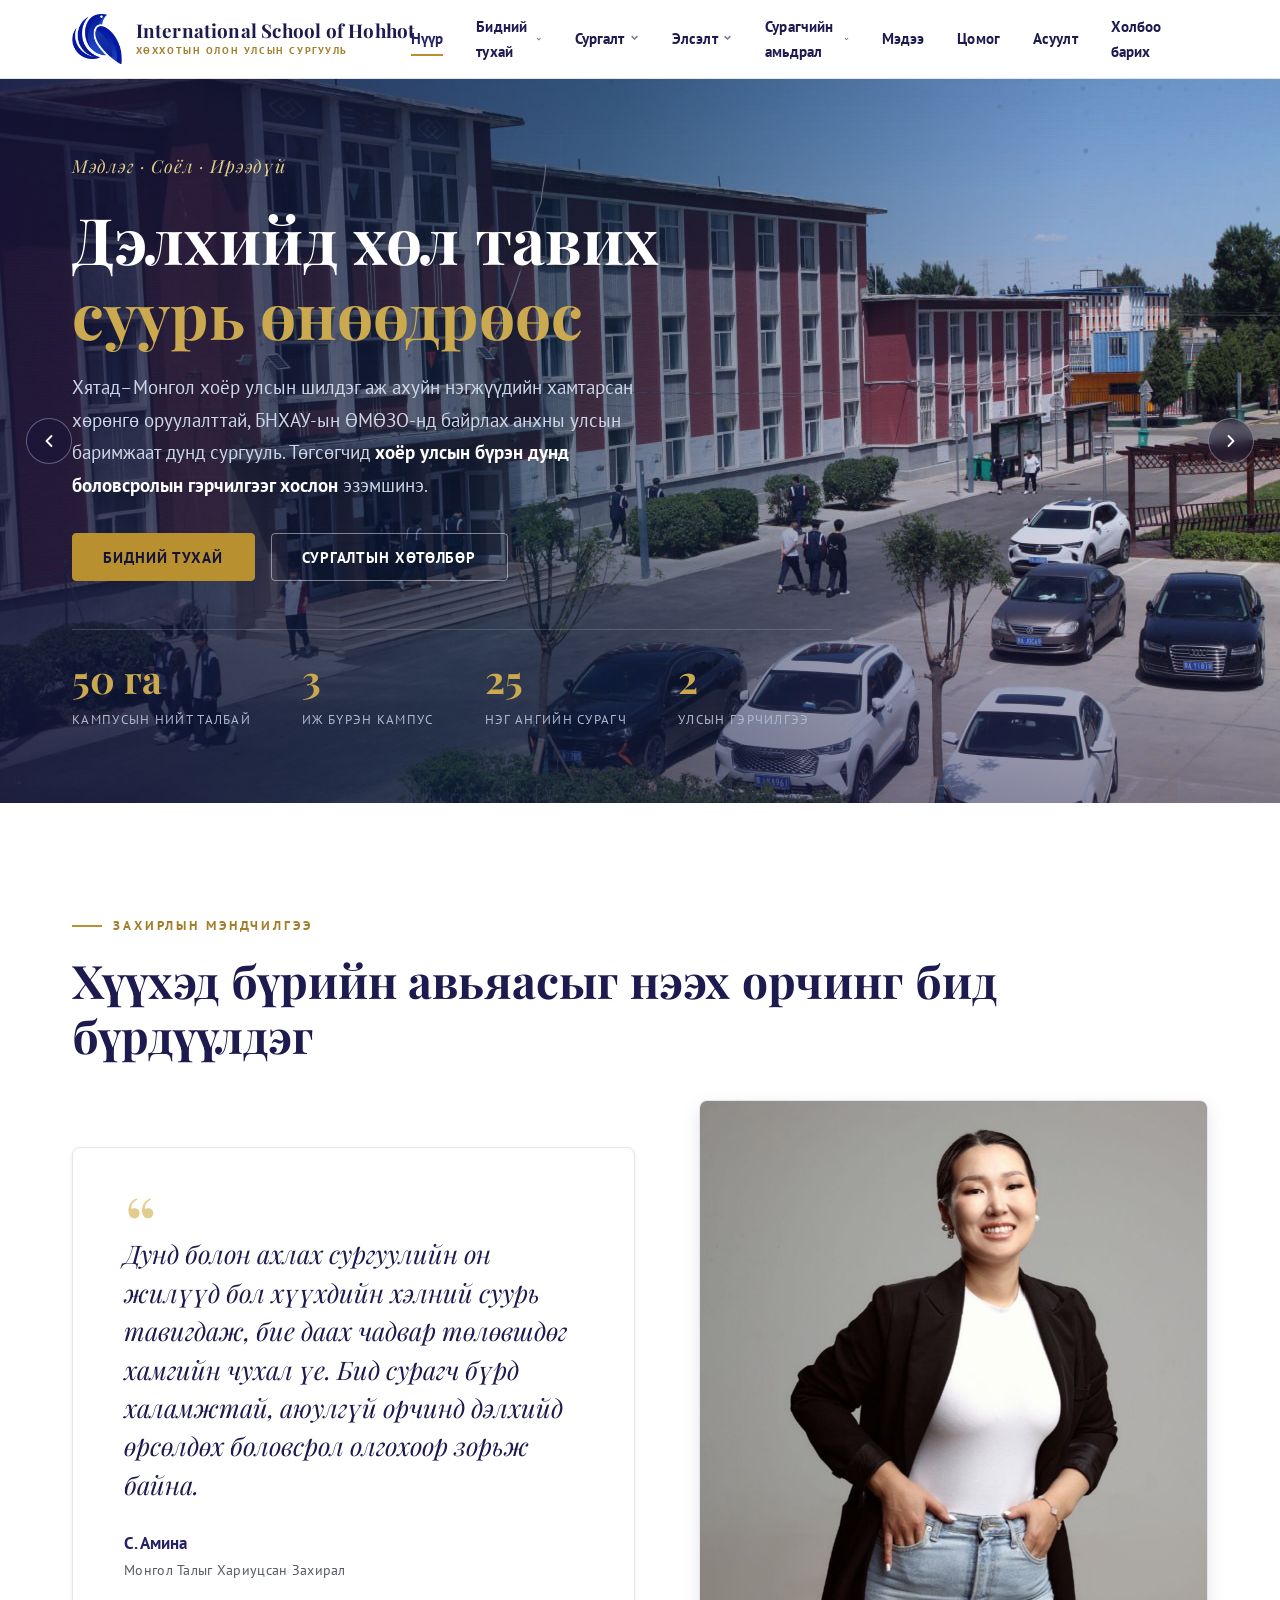
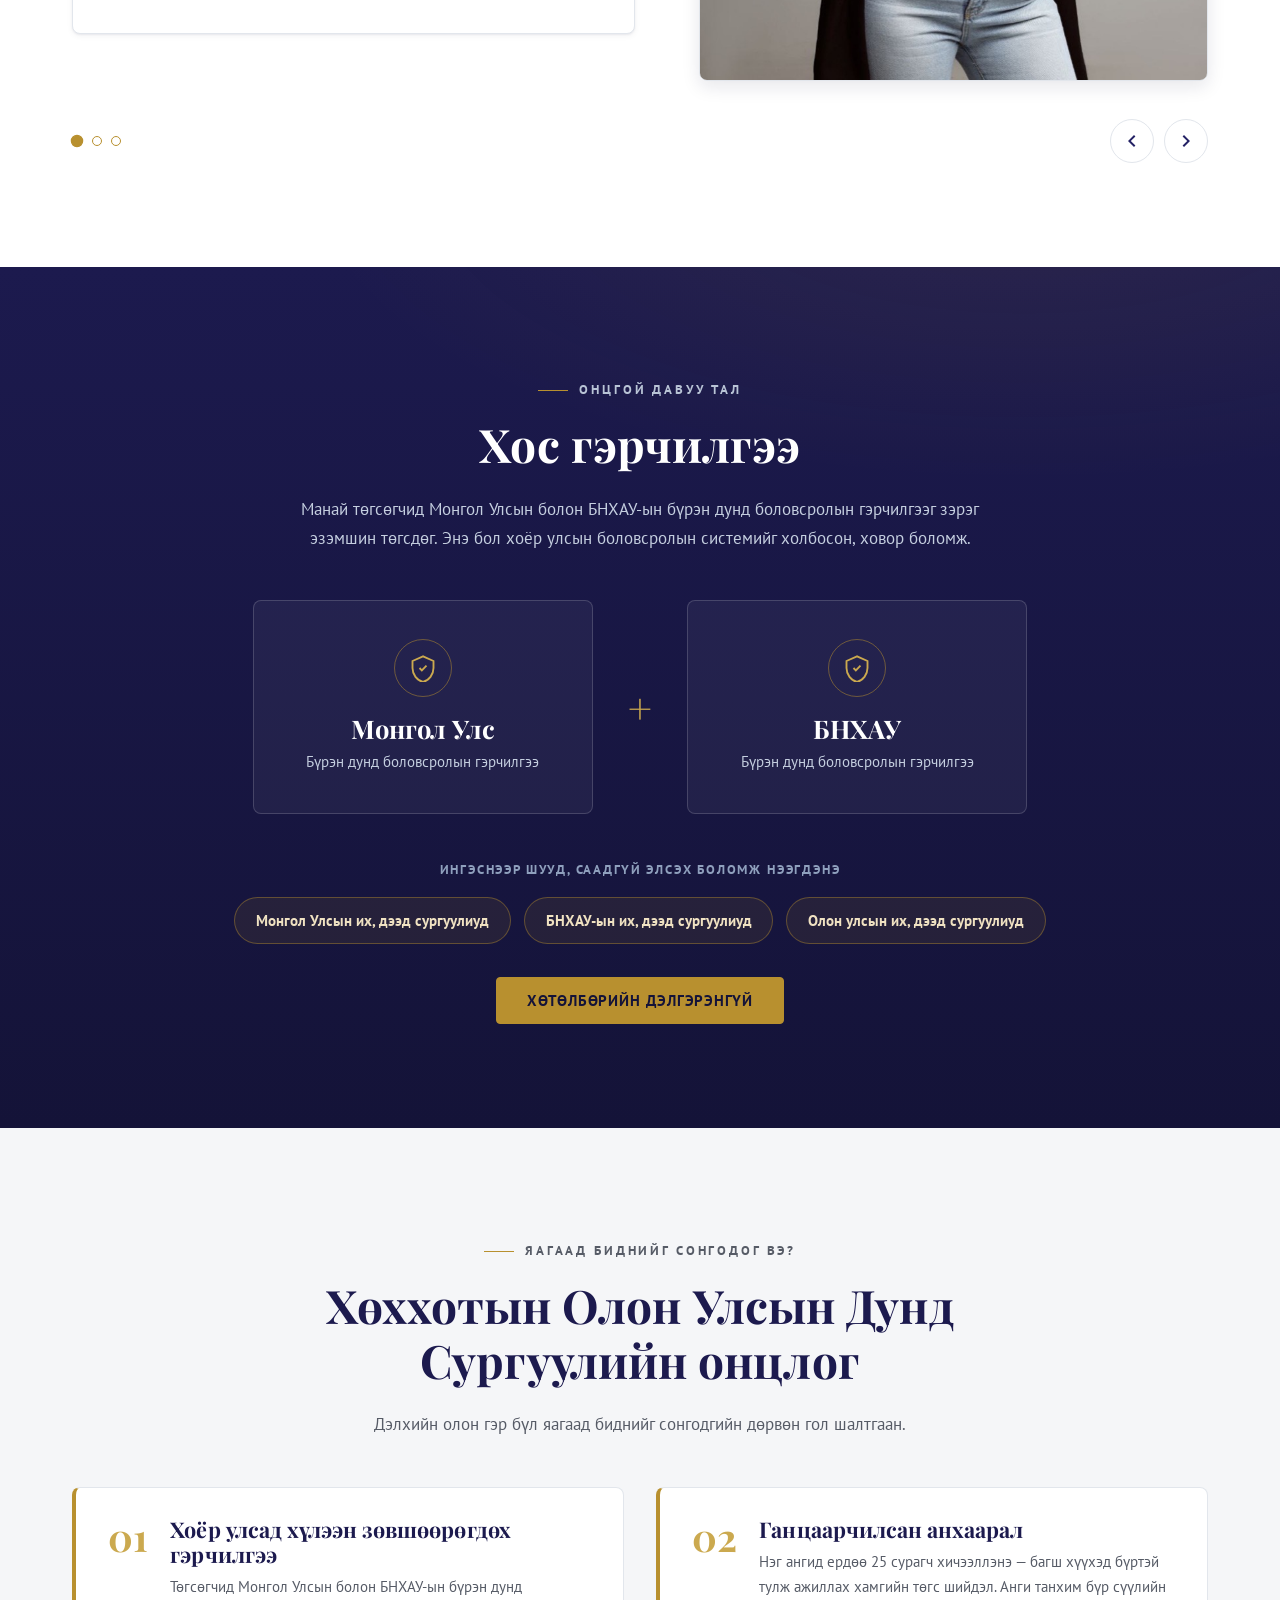
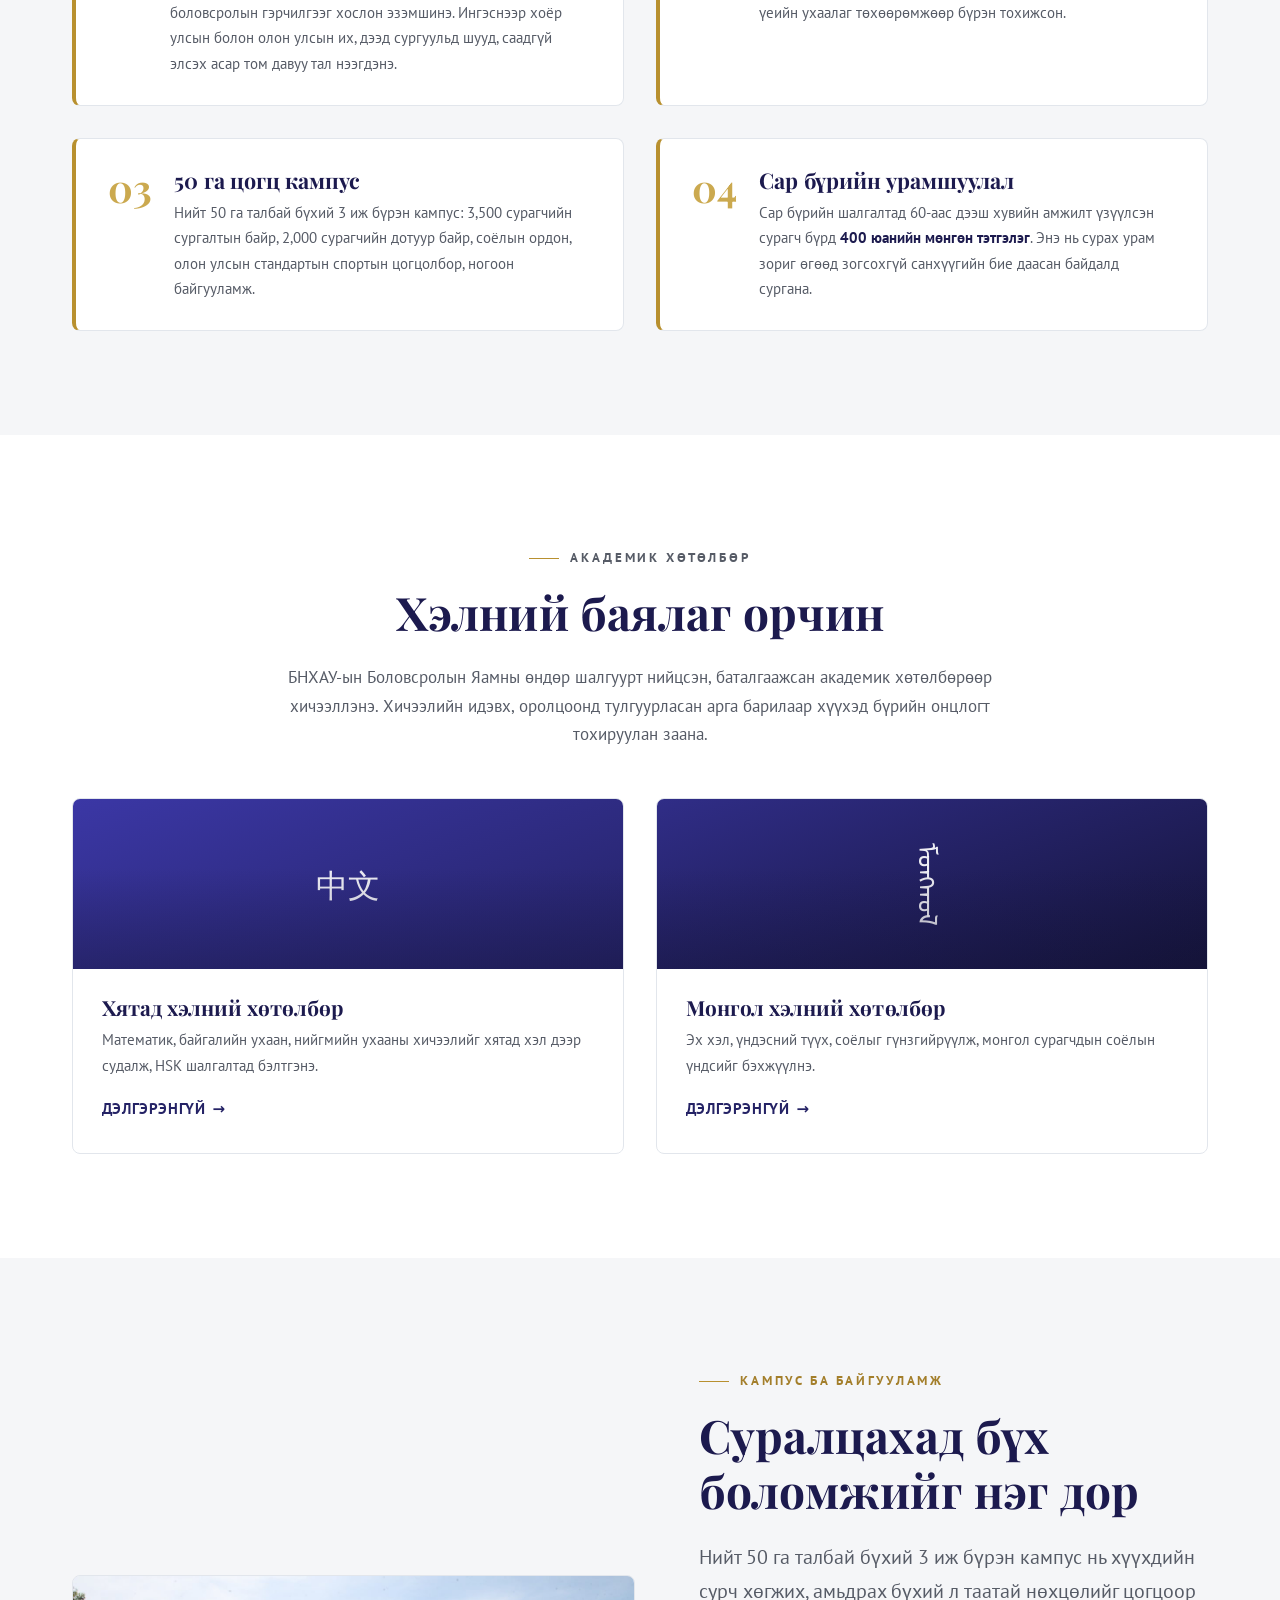
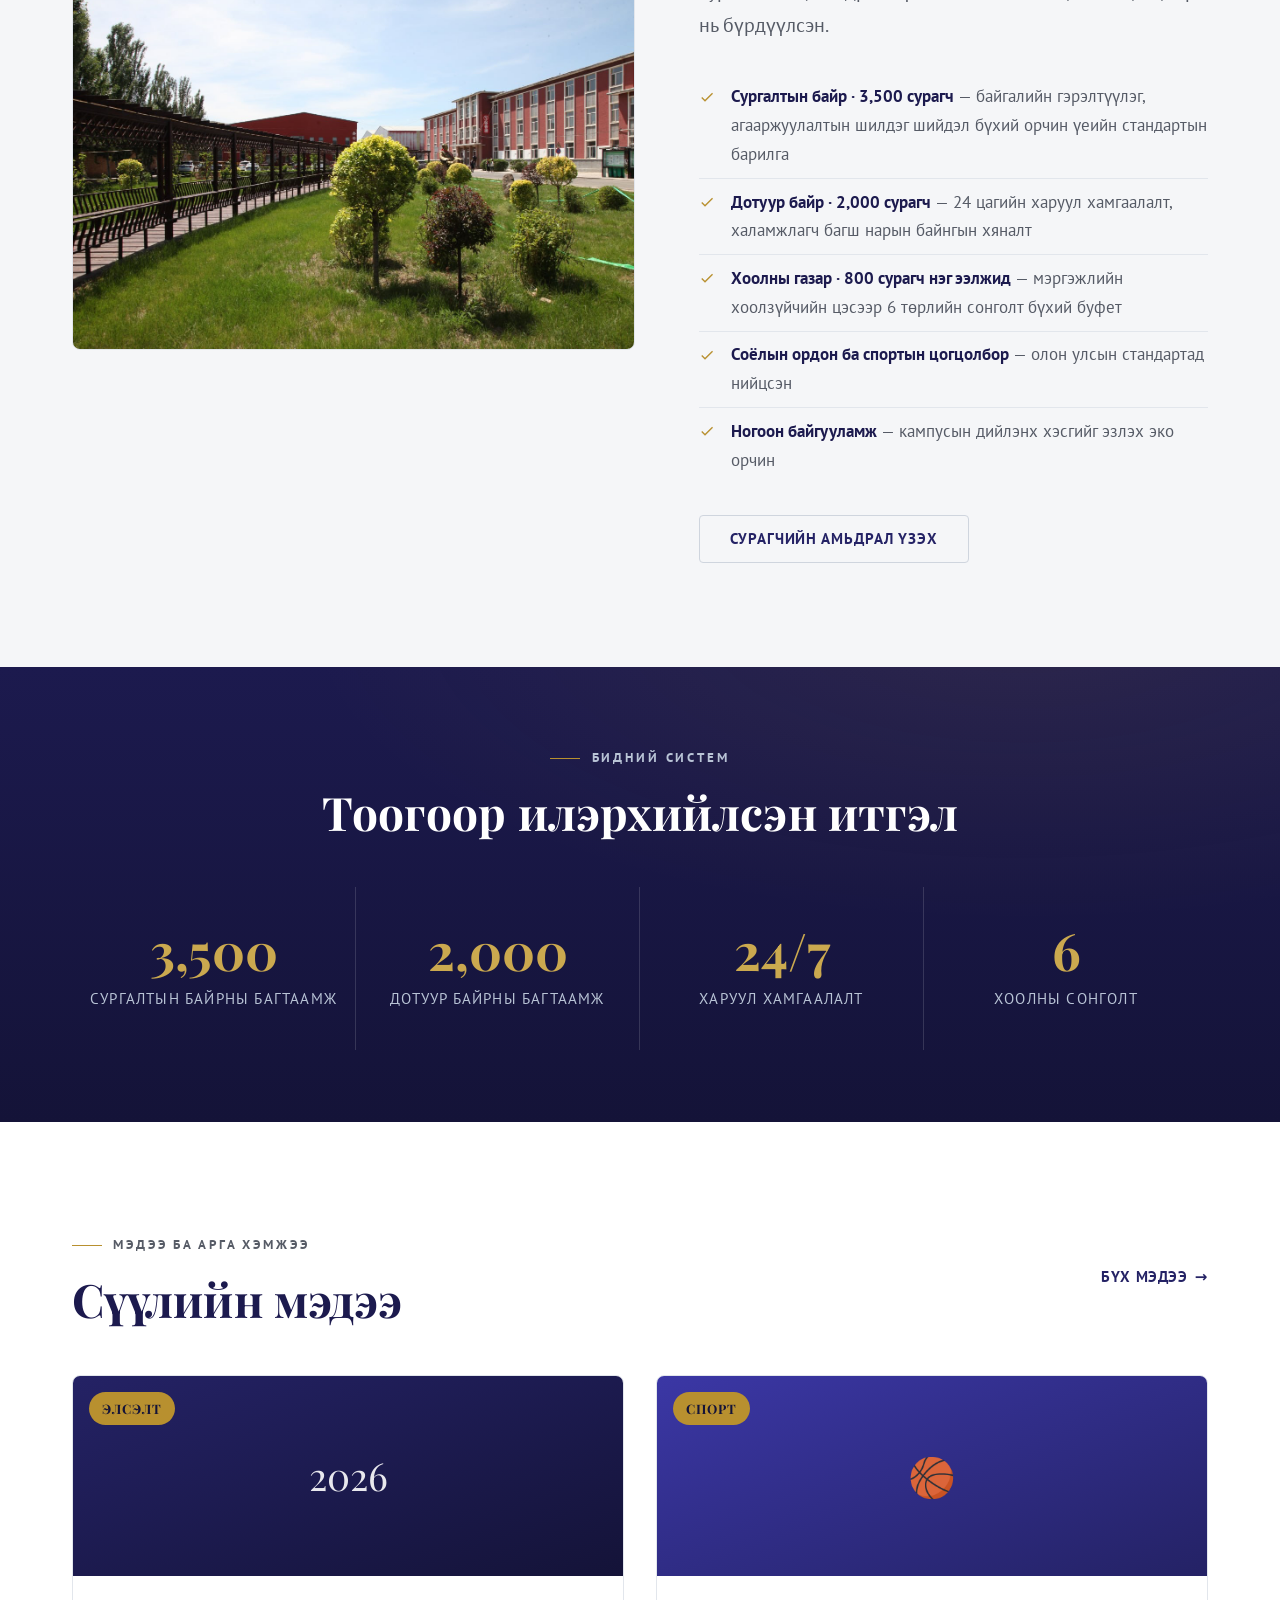
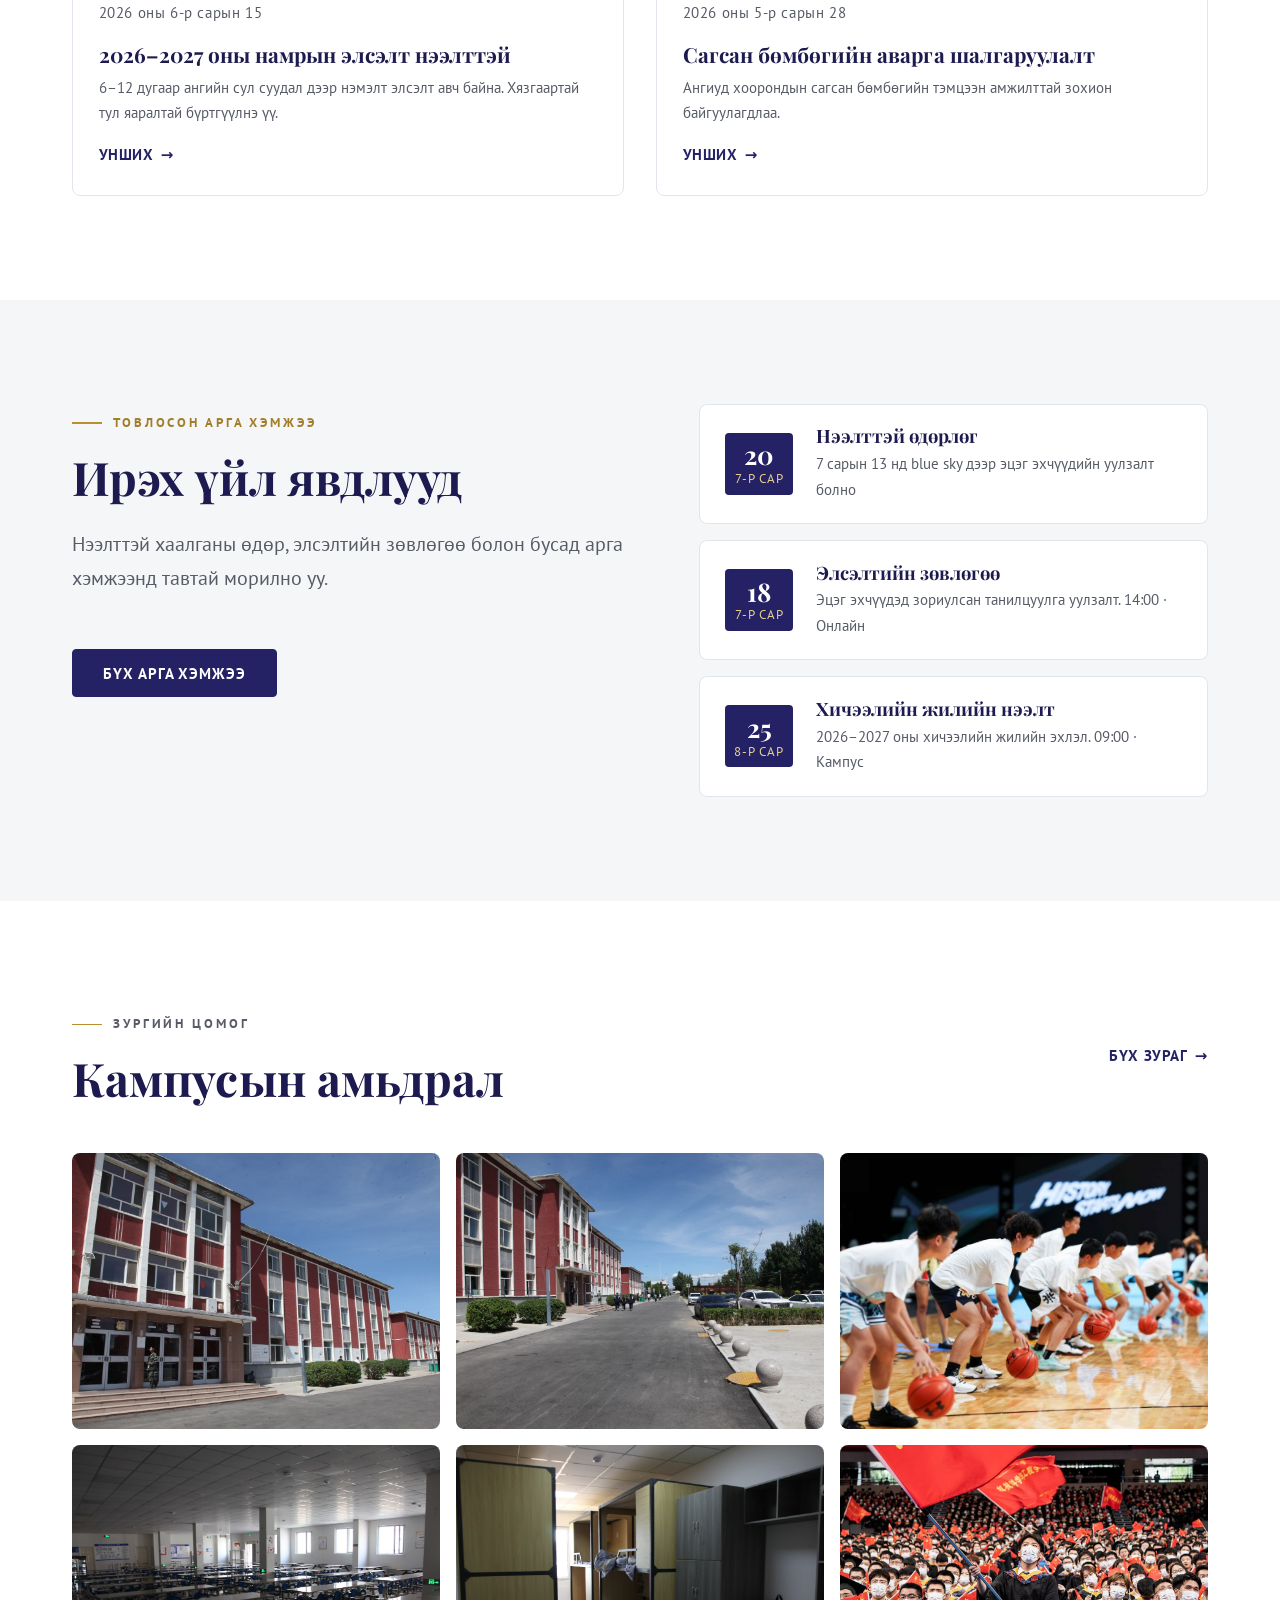
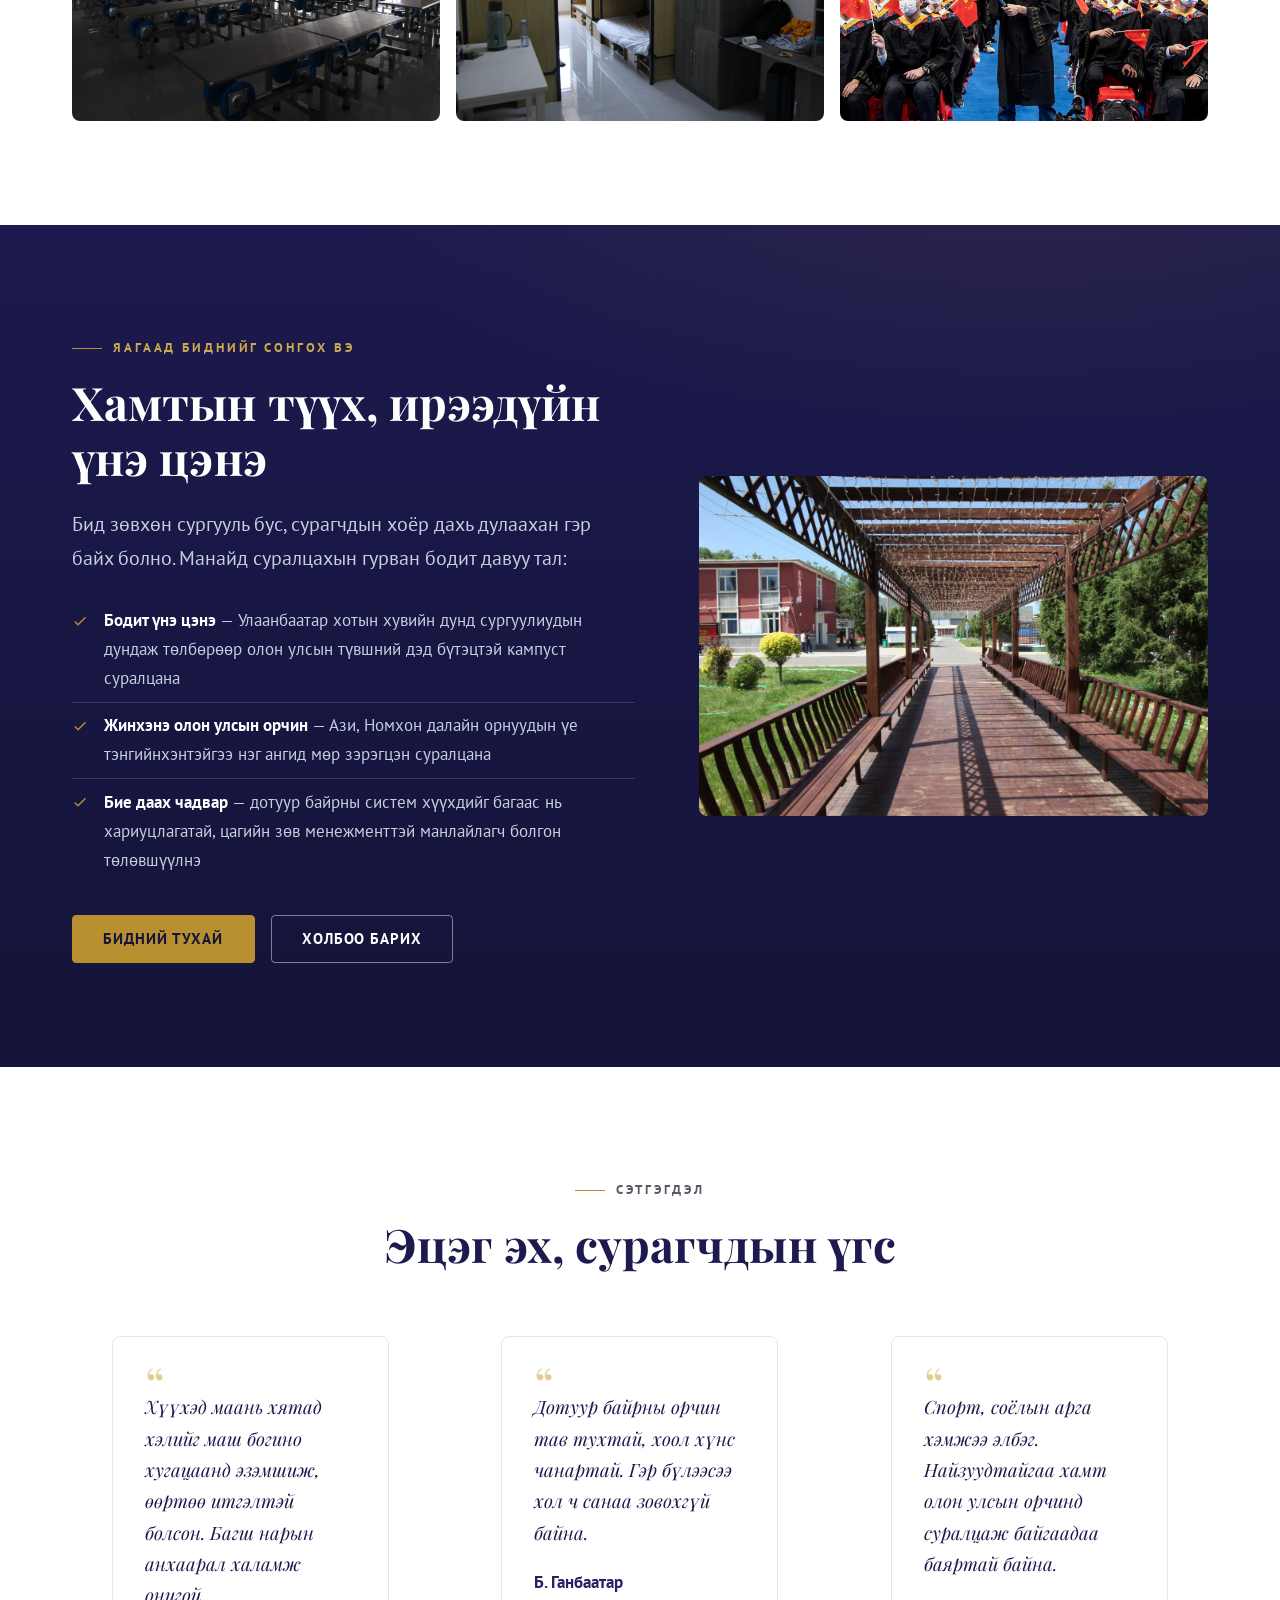
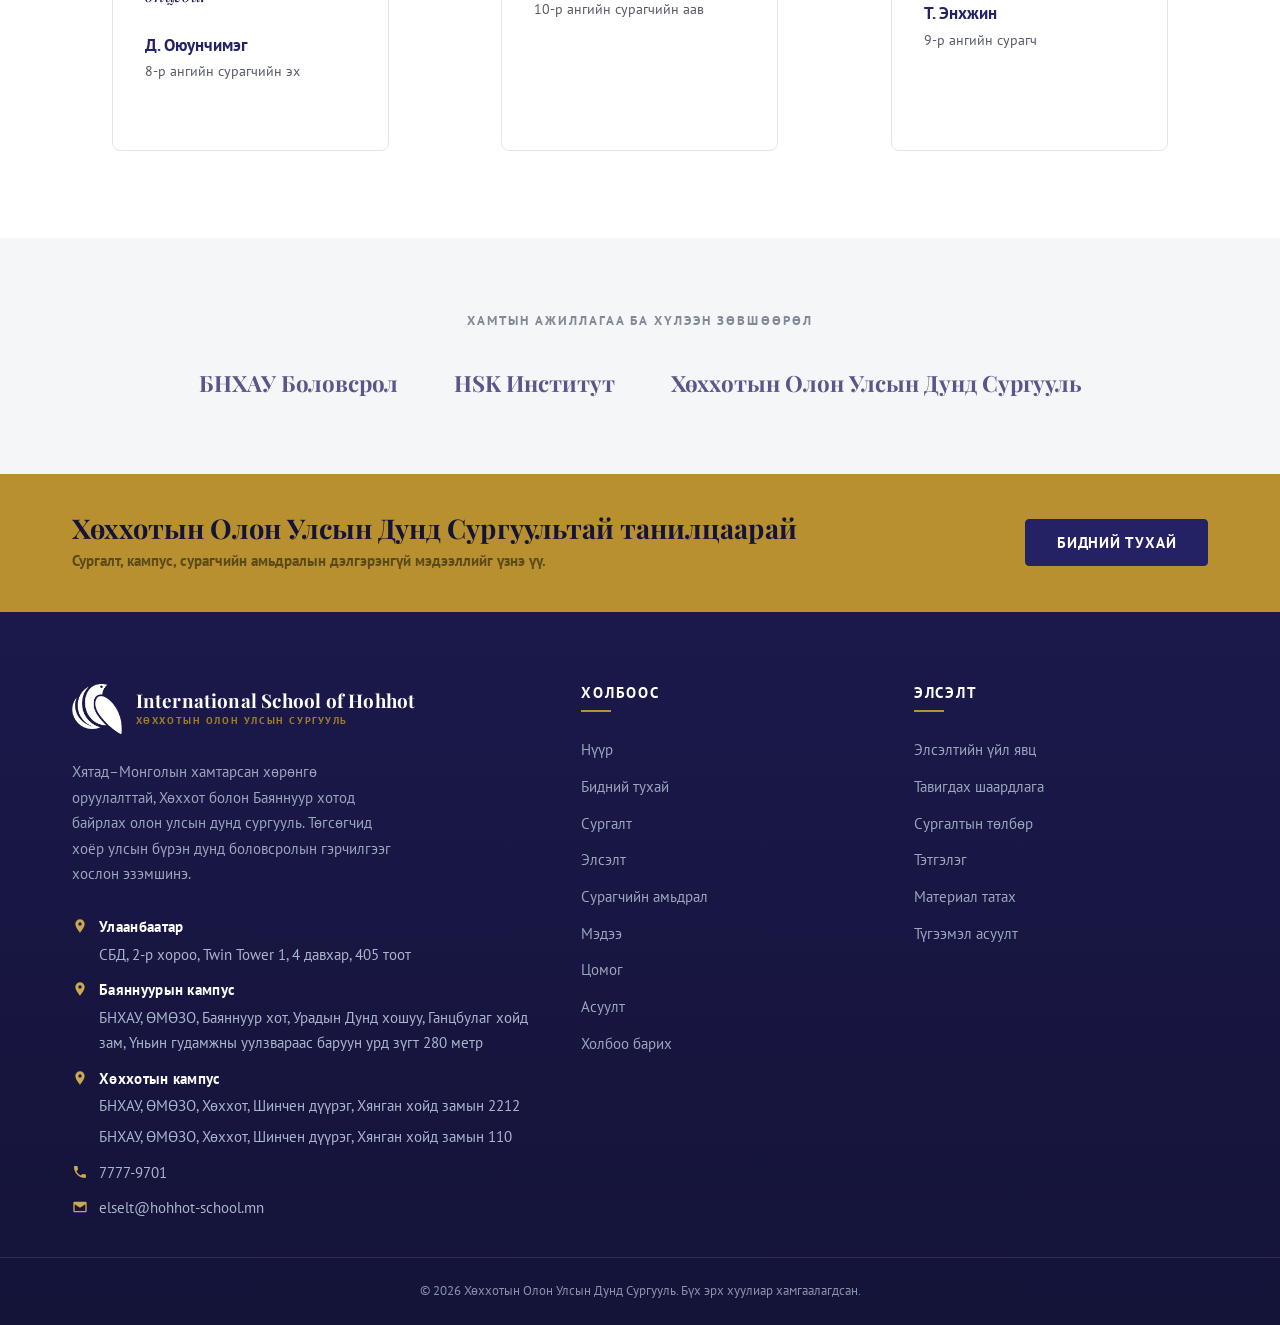
==== commit 8a8a6e58: "shinechilsen" ====
--- a/index.html
+++ b/index.html
@@ -3,20 +3,20 @@
 <head>
   <meta charset="UTF-8">
   <meta name="viewport" content="width=device-width, initial-scale=1.0">
-  <meta name="theme-color" content="#123262">
+  <meta name="theme-color" content="#242265">
   <title>Хөххотын Олон Улсын Дунд Сургууль — Дэлхийд өрсөлдөх ирээдүйн суурь</title>
-  <meta name="description" content="Монголын хөрөнгө оруулалттай, Хөх хот дахь олон улсын дунд сургууль. 6–12 дугаар ангийн сурагчдыг 100% хятад хэл дээр сургаж, дэлхийн шилдэг их дээд сургуульд бэлтгэнэ. 2026 оны элсэлт нээлттэй.">
+  <meta name="description" content="Хятад–Монголын хамтарсан хөрөнгө оруулалттай, БНХАУ-ын ӨМӨЗО-ны Хөххот, Баяннуур хотод байрлах олон улсын дунд сургууль. Төгсөгчид хоёр улсын бүрэн дунд боловсролын гэрчилгээг хослон эзэмшинэ. 50 га, 3 кампус. 2026 оны элсэлт нээлттэй.">
   <meta name="keywords" content="Хөххотын олон улсын дунд сургууль, Хөх хот, хятад хэл, дунд сургууль, элсэлт 2026, тэтгэлэг, дотуур байр">
   <meta property="og:title" content="Хөххотын Олон Улсын Дунд Сургууль">
-  <meta property="og:description" content="Дэлхийд өрсөлдөх ирээдүйн суурийг яг одооноос. 2026 оны намрын элсэлт нээлттэй.">
+  <meta property="og:description" content="Хос гэрчилгээ. Монгол Улс болон БНХАУ-ын бүрэн дунд боловсролын гэрчилгээг хослон эзэмшинэ. 2026 оны намрын элсэлт нээлттэй.">
   <meta property="og:type" content="website">
   <meta property="og:url" content="https://hohhot-school.mn/index.html">
-  <meta property="og:image" content="https://hohhot-school.mn/assets/crest.svg">
+  <meta property="og:image" content="https://hohhot-school.mn/assets/logo-bird.png">
   <meta property="og:locale" content="mn_MN">
   <meta name="twitter:card" content="summary_large_image">
   <meta name="robots" content="index, follow">
   <link rel="canonical" href="https://hohhot-school.mn/index.html">
-  <link rel="icon" type="image/svg+xml" href="assets/favicon.svg">
+  <link rel="icon" type="image/png" href="assets/favicon.png">
 
   <link rel="preconnect" href="https://fonts.googleapis.com">
   <link rel="preconnect" href="https://fonts.gstatic.com" crossorigin>
@@ -36,7 +36,7 @@
     "name": "Хөххотын Олон Улсын Дунд Сургууль",
     "alternateName": "International School of Hohhot",
     "url": "https://hohhot-school.mn/index.html",
-    "logo": "https://hohhot-school.mn/assets/crest.svg",
+    "logo": "https://hohhot-school.mn/assets/logo-bird.png",
     "telephone": "+976-7777-9701",
     "email": "elselt@hohhot-school.mn",
     "address": {
@@ -53,7 +53,7 @@
   <!-- Хуудас ачаалагч -->
   <div class="page-loader" aria-hidden="true">
     <div style="text-align:center">
-      <svg class="loader-crest" viewBox="0 0 60 68" width="86" height="96"><path d="M30 2 56 12v20c0 18-14 28-26 34C18 60 4 50 4 32V12z" fill="none" stroke="#b8902f" stroke-width="1.6"/><path d="M18 40c6-3 10-8 12-16 2 8 6 13 12 16-5 1-9 4-12 9-3-5-7-8-12-9z" fill="#b8902f"/></svg>
+      <img class="loader-crest" src="assets/logo-bird-light.png" alt="" width="360" height="365">
       <div class="loader-bar"><span></span></div>
     </div>
   </div>
@@ -68,24 +68,49 @@
 
     <!-- ============ HERO ============ -->
     <section class="hero">
-      <img class="hero__scene" src="images/hero-campus.jpg" alt="" aria-hidden="true" loading="eager" width="1280" height="853">
+      <div class="hero__slides" aria-hidden="true">
+        <img class="hero__scene is-active" src="images/hero/hero-00.jpg" alt="" loading="eager" fetchpriority="high" width="1280" height="853">
+        <img class="hero__scene" src="images/hero/hero-01.jpg" alt="" loading="lazy" width="1280" height="853">
+        <img class="hero__scene" src="images/hero/hero-02.jpg" alt="" loading="lazy" width="1280" height="853">
+        <img class="hero__scene" src="images/hero/hero-03.jpg" alt="" loading="lazy" width="1280" height="853">
+        <img class="hero__scene" src="images/hero/hero-04.jpg" alt="" loading="lazy" width="1280" height="853">
+        <img class="hero__scene" src="images/hero/hero-05.jpg" alt="" loading="lazy" width="1280" height="853">
+        <img class="hero__scene" src="images/hero/hero-06.jpg" alt="" loading="lazy" width="1280" height="853">
+        <img class="hero__scene" src="images/hero/hero-07.jpg" alt="" loading="lazy" width="1280" height="853">
+        <img class="hero__scene" src="images/hero/hero-08.jpg" alt="" loading="lazy" width="1280" height="853">
+        <img class="hero__scene" src="images/hero/hero-09.jpg" alt="" loading="lazy" width="1280" height="853">
+        <img class="hero__scene" src="images/hero/hero-10.jpg" alt="" loading="lazy" width="1280" height="853">
+        <img class="hero__scene" src="images/hero/hero-11.jpg" alt="" loading="lazy" width="1280" height="853">
+        <img class="hero__scene" src="images/hero/hero-12.jpg" alt="" loading="lazy" width="1280" height="853">
+        <img class="hero__scene" src="images/hero/hero-13.jpg" alt="" loading="lazy" width="1280" height="853">
+        <img class="hero__scene" src="images/hero/hero-14.jpg" alt="" loading="lazy" width="1280" height="853">
+        <img class="hero__scene" src="images/hero/hero-15.jpg" alt="" loading="lazy" width="1280" height="853">
+      </div>
       <div class="hero__scrim"></div>
       <div class="hero__pattern"></div>
-      <svg class="hero__crest" viewBox="0 0 60 68" aria-hidden="true"><path d="M30 2 56 12v20c0 18-14 28-26 34C18 60 4 50 4 32V12z" fill="#fff"/><path d="M18 40c6-3 10-8 12-16 2 8 6 13 12 16-5 1-9 4-12 9-3-5-7-8-12-9z" fill="#fff"/></svg>
+
+      <!-- Зураг гараар сэлгэх сумууд -->
+      <button type="button" class="hero__arrow hero__arrow--prev" data-dir="prev" aria-label="Өмнөх зураг">
+        <svg viewBox="0 0 24 24" fill="none" stroke="currentColor" stroke-width="2.2" stroke-linecap="round" stroke-linejoin="round"><path d="M15 18l-6-6 6-6"/></svg>
+      </button>
+      <button type="button" class="hero__arrow hero__arrow--next" data-dir="next" aria-label="Дараах зураг">
+        <svg viewBox="0 0 24 24" fill="none" stroke="currentColor" stroke-width="2.2" stroke-linecap="round" stroke-linejoin="round"><path d="M9 18l6-6-6-6"/></svg>
+      </button>
+
       <div class="container">
         <div class="hero__inner">
           <p class="hero__motto">Мэдлэг · Соёл · Ирээдүй</p>
-          <h1>Дэлхийд өрсөлдөх ирээдүйн суурийг <span class="accent">яг одооноос</span></h1>
-          <p class="hero__sub">Монголын хөрөнгө оруулалттай, Хөх хот дахь олон улсын дунд сургууль. 6–12 дугаар ангийн сурагчдыг 100% хятад хэл дээр сургаж, дэлхийн шилдэг их дээд сургуульд бэлтгэнэ.</p>
+          <h1>Дэлхийд хөл тавих  <span class="accent">суурь өнөөдрөөс</span></h1>
+          <p class="hero__sub">Хятад–Монгол хоёр улсын шилдэг аж ахуйн нэгжүүдийн хамтарсан хөрөнгө оруулалттай, БНХАУ-ын ӨМӨЗО-нд байрлах анхны улсын баримжаат дунд сургууль. Төгсөгчид <strong>хоёр улсын бүрэн дунд боловсролын гэрчилгээг хослон</strong> эзэмшинэ.</p>
           <div class="hero__actions">
             <a class="btn btn--gold" href="about.html">Бидний тухай</a>
             <a class="btn btn--on-navy" href="academics.html">Сургалтын хөтөлбөр</a>
           </div>
           <div class="hero__stats">
-            <div class="hero__stat"><span class="num"><span data-count="20">20</span> га</span><span class="lbl">Кампусын талбай</span></div>
+            <div class="hero__stat"><span class="num"><span data-count="50">50</span> га</span><span class="lbl">Кампусын нийт талбай</span></div>
+            <div class="hero__stat"><span class="num" data-count="3">3</span><span class="lbl">Иж бүрэн кампус</span></div>
             <div class="hero__stat"><span class="num" data-count="25">25</span><span class="lbl">Нэг ангийн сурагч</span></div>
-            <div class="hero__stat"><span class="num"><span data-count="100">100</span>%</span><span class="lbl">Хятад хэл дээр</span></div>
-            <div class="hero__stat"><span class="num">6–12</span><span class="lbl">Дугаар ангиуд</span></div>
+            <div class="hero__stat"><span class="num">2</span><span class="lbl">Улсын гэрчилгээ</span></div>
           </div>
         </div>
       </div>
@@ -102,30 +127,30 @@
 
           <div class="leaders__viewport" aria-live="polite">
             <!-- Слайд 1 -->
-            <article class="leaders__slide is-active" role="group" aria-roledescription="слайд" aria-label="1 / 3 — Б. Батбаяр">
+            <article class="leaders__slide is-active" role="group" aria-roledescription="слайд" aria-label="1 / 3 — С. Амина">
               <div class="leaders__text">
                 <div class="quote-block">
                   <div class="quote-block__mark">“</div>
                   <blockquote>Дунд болон ахлах сургуулийн он жилүүд бол хүүхдийн хэлний суурь тавигдаж, бие даах чадвар төлөвшдөг хамгийн чухал үе. Бид сурагч бүрд халамжтай, аюулгүй орчинд дэлхийд өрсөлдөх боловсрол олгохоор зорьж байна.</blockquote>
-                  <div class="sig">Б. Батбаяр<small>Сургуулийн захирал</small></div>
+                  <div class="sig">С. Амина<small>Монгол Талыг Хариуцсан Захирал</small></div>
                 </div>
               </div>
               <div class="leaders__media">
-                <div class="portrait"><img src="images/principal.svg" alt="Б. Батбаяр, сургуулийн захирлын хөрөг зураг" width="720" height="820" loading="lazy"></div>
+                <div class="portrait"><img src="images/leader-amina.jpg" alt="С. Амина, Монгол Талыг Хариуцсан Захирлын хөрөг зураг" width="772" height="880" loading="lazy"></div>
               </div>
             </article>
 
             <!-- Слайд 2 -->
-            <article class="leaders__slide" role="group" aria-roledescription="слайд" aria-label="2 / 3 — Д. Сүхбат">
+            <article class="leaders__slide" role="group" aria-roledescription="слайд" aria-label="2 / 3 — Хан Вэй Гуо">
               <div class="leaders__text">
                 <div class="quote-block">
                   <div class="quote-block__mark">“</div>
                   <blockquote>Манай сургалтын хөтөлбөр хятад, монгол, англи гурван хэлний давуу талыг хослуулсан. Сурагч бүр өөрийн хурдаар ахиж, олон улсын шалгуурт нийцсэн мэдлэгтэй төгсдөг байхыг бид зорилго болгодог.</blockquote>
-                  <div class="sig">Д. Сүхбат<small>Сургалтын албаны эрхлэгч</small></div>
+                  <div class="sig">Хан Вэй Гуо<small>Сургуулийн Ерөнхийлөгч</small></div>
                 </div>
               </div>
               <div class="leaders__media">
-                <div class="portrait"><img src="images/leader-2.svg" alt="Д. Сүхбат, сургалтын албаны эрхлэгчийн хөрөг зураг" width="720" height="820" loading="lazy"></div>
+                <div class="portrait"><img src="images/leader-hanweiguo.jpg" alt="Хан Вэй Гуо, Сургуулийн Ерөнхийлөгчийн хөрөг зураг" width="772" height="880" loading="lazy"></div>
               </div>
             </article>
 
@@ -163,6 +188,48 @@
       </div>
     </section>
 
+    <!-- ============ ХОС ХАВСРАГА ============ -->
+    <section class="section section--navy" id="dual-diploma">
+      <div class="container">
+        <div class="section-head section-head--center reveal">
+          <p class="eyebrow">Онцгой давуу тал</p>
+          <h2>Хос гэрчилгээ</h2>
+          <p style="color:#c5cfe0">Манай төгсөгчид Монгол Улсын болон БНХАУ-ын бүрэн дунд боловсролын гэрчилгээг зэрэг эзэмшин төгсдөг. Энэ бол хоёр улсын боловсролын системийг холбосон, ховор боломж.</p>
+        </div>
+
+        <div class="diploma-pair reveal">
+          <article class="diploma">
+            <span class="diploma__seal" aria-hidden="true">
+              <svg viewBox="0 0 24 24" fill="none" stroke="currentColor" stroke-width="1.6"><path d="M12 2 3 6v6c0 5.5 3.8 10.7 9 12 5.2-1.3 9-6.5 9-12V6l-9-4z"/><path d="m9 12 2 2 4-4"/></svg>
+            </span>
+            <h3>Монгол Улс</h3>
+            <p>Бүрэн дунд боловсролын гэрчилгээ</p>
+          </article>
+
+          <div class="diploma__join" aria-hidden="true">+</div>
+
+          <article class="diploma">
+            <span class="diploma__seal" aria-hidden="true">
+              <svg viewBox="0 0 24 24" fill="none" stroke="currentColor" stroke-width="1.6"><path d="M12 2 3 6v6c0 5.5 3.8 10.7 9 12 5.2-1.3 9-6.5 9-12V6l-9-4z"/><path d="m9 12 2 2 4-4"/></svg>
+            </span>
+            <h3>БНХАУ</h3>
+            <p>Бүрэн дунд боловсролын гэрчилгээ</p>
+          </article>
+        </div>
+
+        <p class="diploma-result-label reveal">Ингэснээр шууд, саадгүй элсэх боломж нээгдэнэ</p>
+        <div class="diploma-result reveal">
+          <span>Монгол Улсын их, дээд сургуулиуд</span>
+          <span>БНХАУ-ын их, дээд сургуулиуд</span>
+          <span>Олон улсын их, дээд сургуулиуд</span>
+        </div>
+
+        <div class="text-center mt-4">
+          <a class="btn btn--gold" href="academics.html#diploma">Хөтөлбөрийн дэлгэрэнгүй</a>
+        </div>
+      </div>
+    </section>
+
     <!-- ============ ЯАГААД БИД (4 ДАВУУ ТАЛ) ============ -->
     <section class="section section--mist">
       <div class="container">
@@ -174,19 +241,19 @@
         <div class="grid grid-2">
           <article class="pillar reveal" data-delay="1">
             <div class="pillar__no">01</div>
-            <div><h3>Олон улсын тэнцвэрт орчин</h3><p>Үндэстэн хоорондын бөөгнөрөл үүсэхээс сэргийлж, нэг ангид нэг улсаас дээд тал нь 10 сурагч элсүүлэн жинхэнэ соёлын солилцоо, хятад хэлний гүнзгийрүүлсэн суурийг бэлтгэнэ.</p></div>
+            <div><h3>Хоёр улсад хүлээн зөвшөөрөгдөх гэрчилгээ</h3><p>Төгсөгчид Монгол Улсын болон БНХАУ-ын бүрэн дунд боловсролын гэрчилгээг хослон эзэмшинэ. Ингэснээр хоёр улсын болон олон улсын их, дээд сургуульд шууд, саадгүй элсэх асар том давуу тал нээгдэнэ.</p></div>
           </article>
           <article class="pillar reveal" data-delay="2">
             <div class="pillar__no">02</div>
-            <div><h3>Хувь хүнд чиглэсэн сургалт</h3><p>Анги дүүргэлт 25 сурагч. Энэ нь багш бүр сурагчийн давуу болон сул тал дээр тулж ажиллах, хувь хүний сурлагын ахицыг хянах боломжийг олгодог.</p></div>
+            <div><h3>Ганцаарчилсан анхаарал</h3><p>Нэг ангид ердөө 25 сурагч хичээллэнэ — багш хүүхэд бүртэй тулж ажиллах хамгийн төгс шийдэл. Анги танхим бүр сүүлийн үеийн ухаалаг төхөөрөмжөөр бүрэн тохижсон.</p></div>
           </article>
           <article class="pillar reveal" data-delay="3">
             <div class="pillar__no">03</div>
-            <div><h3>Аюулгүй кампус</h3><p>20 га талбай бүхий кампус, 4 хүний тохилог дотуур байр, 24/7 багш нарын хараа хяналт, сургуулийн эмнэлэг, стандартад нийцсэн хоолны буфет.</p></div>
+            <div><h3>50 га цогц кампус</h3><p>Нийт 50 га талбай бүхий 3 иж бүрэн кампус: 3,500 сурагчийн сургалтын байр, 2,000 сурагчийн дотуур байр, соёлын ордон, олон улсын стандартын спортын цогцолбор, ногоон байгууламж.</p></div>
           </article>
           <article class="pillar reveal" data-delay="4">
             <div class="pillar__no">04</div>
-            <div><h3>Баталгаат боловсрол</h3><p>Төгсөгчид БНХАУ-ын бүрэн дунд боловсролын хос гэрчилгээ эзэмшсэнээр дотоодын болон дэлхийн шилдэг их, дээд сургуулиудад элсэх өргөн боломж нээгдэнэ.</p></div>
+            <div><h3>Сар бүрийн урамшуулал</h3><p>Сар бүрийн шалгалтад 60-аас дээш хувийн амжилт үзүүлсэн сурагч бүрд <strong>400 юанийн мөнгөн тэтгэлэг</strong>. Энэ нь сурах урам зориг өгөөд зогсохгүй санхүүгийн бие даасан байдалд сургана.</p></div>
           </article>
         </div>
       </div>
@@ -198,11 +265,11 @@
         <div class="section-head section-head--center reveal">
           <p class="eyebrow">Академик хөтөлбөр</p>
           <h2>Хэлний баялаг орчин</h2>
-          <p>Бүх хичээл хятад хэл дээр явагдаж, сурагчид академик түвшинд уугуул иргэн шиг эзэмшдэг.</p>
+          <p>БНХАУ-ын Боловсролын Яамны өндөр шалгуурт нийцсэн, баталгаажсан академик хөтөлбөрөөр хичээллэнэ. Хичээлийн идэвх, оролцоонд тулгуурласан арга барилаар хүүхэд бүрийн онцлогт тохируулан заана.</p>
         </div>
         <div class="grid grid-2">
           <article class="program reveal" data-delay="1">
-            <div class="program__media" style="background:linear-gradient(160deg,#2657a3,#123262)"><span>中文</span></div>
+            <div class="program__media" style="background:linear-gradient(160deg,#3b37a5,#242265)"><span>中文</span></div>
             <div class="program__body">
               <h3>Хятад хэлний хөтөлбөр</h3>
               <p>Математик, байгалийн ухаан, нийгмийн ухааны хичээлийг хятад хэл дээр судалж, HSK шалгалтад бэлтгэнэ.</p>
@@ -210,7 +277,7 @@
             </div>
           </article>
           <article class="program reveal" data-delay="2">
-            <div class="program__media" style="background:linear-gradient(160deg,#1b4585,#08172f)"><span class="mongol-script" lang="mn-Mong">ᠮᠣᠩᠭᠣᠯ</span></div>
+            <div class="program__media" style="background:linear-gradient(160deg,#302d87,#141338)"><span class="mongol-script" lang="mn-Mong">ᠮᠣᠩᠭᠣᠯ</span></div>
             <div class="program__body">
               <h3>Монгол хэлний хөтөлбөр</h3>
               <p>Эх хэл, үндэсний түүх, соёлыг гүнзгийрүүлж, монгол сурагчдын соёлын үндсийг бэхжүүлнэ.</p>
@@ -218,7 +285,7 @@
             </div>
           </article>
           <!-- <article class="program reveal" data-delay="3">
-            <div class="program__media" style="background:linear-gradient(160deg,#a37e2a,#123262)"><span>English</span></div>
+            <div class="program__media" style="background:linear-gradient(160deg,#a37e2a,#242265)"><span>English</span></div>
             <div class="program__body">
               <h3>Англи хэлний хөтөлбөр</h3>
               <p>Олон улсын харилцааны англи хэлийг эрчимжүүлж, дэлхийн их сургуульд өргөдөл гаргах бэлтгэлийг хангана.</p>
@@ -239,13 +306,13 @@
           <div class="reveal-right">
             <p class="eyebrow">Кампус ба байгууламж</p>
             <h2>Суралцахад бүх боломжийг нэг дор</h2>
-            <p class="lead mb-4">20 га талбай бүхий кампус нь сурагчдын хөгжилд шаардлагатай бүх орчинг агуулна.</p>
+            <p class="lead mb-4">Нийт 50 га талбай бүхий 3 иж бүрэн кампус нь хүүхдийн сурч хөгжих, амьдрах бүхий л таатай нөхцөлийг цогцоор нь бүрдүүлсэн.</p>
             <ul class="checklist">
-              <li><strong>4 хүний тохилог дотуур байр</strong> — гэрийн уур амьсгалтай, тав тухтай орчин</li>
-              <li><strong>Сургуулийн эмнэлэг</strong> — эрүүл мэндийн даатгал бүх сурагчдад</li>
-              <li><strong>Стандартын хоолны буфет</strong> — өдрийн 3 хоол, сонголттой цэс</li>
-              <li><strong>Спорт цогцолбор</strong> — сагсан бөмбөг, волейбол, хөлбөмбөгийн талбай</li>
-              <li><strong>Лаборатори ба номын сан</strong> — орчин үеийн тоног төхөөрөмж</li>
+              <li><strong>Сургалтын байр · 3,500 сурагч</strong> — байгалийн гэрэлтүүлэг, агааржуулалтын шилдэг шийдэл бүхий орчин үеийн стандартын барилга</li>
+              <li><strong>Дотуур байр · 2,000 сурагч</strong> — 24 цагийн харуул хамгаалалт, халамжлагч багш нарын байнгын хяналт</li>
+              <li><strong>Хоолны газар · 800 сурагч нэг ээлжид</strong> — мэргэжлийн хоолзүйчийн цэсээр 6 төрлийн сонголт бүхий буфет</li>
+              <li><strong>Соёлын ордон ба спортын цогцолбор</strong> — олон улсын стандартад нийцсэн</li>
+              <li><strong>Ногоон байгууламж</strong> — кампусын дийлэнх хэсгийг эзлэх эко орчин</li>
             </ul>
             <a class="btn btn--ghost mt-4" href="student-life.html">Сурагчийн амьдрал үзэх</a>
           </div>
@@ -261,10 +328,10 @@
           <h2>Тоогоор илэрхийлсэн итгэл</h2>
         </div>
         <div class="stat-strip reveal">
-          <div class="stat"><div class="stat__num"><span data-count="2013">2013</span></div><span class="stat__label">Байгуулагдсан он</span></div>
-          <div class="stat"><div class="stat__num"><span data-count="3">3</span></div><span class="stat__label">Өдрийн хоол</span></div>
-          <div class="stat"><div class="stat__num">24/7</div><span class="stat__label">Хараа хяналт</span></div>
-          <div class="stat"><div class="stat__num"><span data-count="10">10</span></div><span class="stat__label">Улс / нэг анги дээд хязгаар</span></div>
+          <div class="stat"><div class="stat__num"><span data-count="3500">3,500</span></div><span class="stat__label">Сургалтын байрны багтаамж</span></div>
+          <div class="stat"><div class="stat__num"><span data-count="2000">2,000</span></div><span class="stat__label">Дотуур байрны багтаамж</span></div>
+          <div class="stat"><div class="stat__num">24/7</div><span class="stat__label">Харуул хамгаалалт</span></div>
+          <div class="stat"><div class="stat__num"><span data-count="6">6</span></div><span class="stat__label">Хоолны сонголт</span></div>
         </div>
       </div>
     </section>
@@ -279,9 +346,9 @@
           </div>
           <a class="link-arrow" href="news.html">Бүх мэдээ</a>
         </div>
-        <div class="grid grid-3">
+        <div class="grid grid-2">
           <article class="news-card reveal" data-delay="1">
-            <div class="news-card__media" style="background:linear-gradient(160deg,#123262,#08172f)"><span class="news-card__cat">Элсэлт</span>2026</div>
+            <div class="news-card__media" style="background:linear-gradient(160deg,#242265,#141338)"><span class="news-card__cat">Элсэлт</span>2026</div>
             <div class="news-card__body">
               <p class="news-card__date">2026 оны 6-р сарын 15</p>
               <h3>2026–2027 оны намрын элсэлт нээлттэй</h3>
@@ -290,20 +357,11 @@
             </div>
           </article>
           <article class="news-card reveal" data-delay="2">
-            <div class="news-card__media" style="background:linear-gradient(160deg,#2657a3,#123262)"><span class="news-card__cat">Спорт</span><span aria-hidden="true">🏀</span></div>
+            <div class="news-card__media" style="background:linear-gradient(160deg,#3b37a5,#242265)"><span class="news-card__cat">Спорт</span><span aria-hidden="true">🏀</span></div>
             <div class="news-card__body">
               <p class="news-card__date">2026 оны 5-р сарын 28</p>
               <h3>Сагсан бөмбөгийн аварга шалгаруулалт</h3>
               <p>Ангиуд хоорондын сагсан бөмбөгийн тэмцээн амжилттай зохион байгуулагдлаа.</p>
-              <a class="link-arrow" href="news.html">Унших</a>
-            </div>
-          </article>
-          <article class="news-card reveal" data-delay="3">
-            <div class="news-card__media" style="background:linear-gradient(160deg,#a37e2a,#123262)"><span class="news-card__cat">Соёл</span><span aria-hidden="true">🎎</span></div>
-            <div class="news-card__body">
-              <p class="news-card__date">2026 оны 5-р сарын 12</p>
-              <h3>Олон улсын соёлын өдөрлөг боллоо</h3>
-              <p>Өөр өөр орны сурагчид өөрсдийн соёл, уламжлалаа танилцуулах баярт өдөрлөг зохион байгууллаа.</p>
               <a class="link-arrow" href="news.html">Унших</a>
             </div>
           </article>
@@ -367,11 +425,11 @@
           <div class="reveal-left">
             <p class="eyebrow">Яагаад биднийг сонгох вэ</p>
             <h2>Хамтын түүх, ирээдүйн үнэ цэнэ</h2>
-            <p class="lead" style="color:#c5cfe0">Манайд суралцахад дараах давуу талуудыг эдэлнэ. Сургалтын төлбөрт спорт дугуйлан, дотуур байр, өдрийн 3 хоол, дүрэмт хувцас, ирж очих замын зардал багтсан.</p>
+            <p class="lead" style="color:#c5cfe0">Бид зөвхөн сургууль бус, сурагчдын хоёр дахь дулаахан гэр байх болно. Манайд суралцахын гурван бодит давуу тал:</p>
             <ul class="checklist" style="margin-top:1rem">
-              <li style="color:#c5cfe0;border-color:rgba(255,255,255,.14)"><strong style="color:#fff">Тогтвортой сургалтын төлбөр</strong>, жил дундаа нэмэгдэхгүй</li>
-              <li style="color:#c5cfe0;border-color:rgba(255,255,255,.14)"><strong style="color:#fff">Өдрийн 3 хоол, дотуур байр</strong> төлбөрт багтсан</li>
-              <li style="color:#c5cfe0;border-color:rgba(255,255,255,.14)"><strong style="color:#fff">Эрүүл мэндийн даатгал</strong> бүх сурагчдад</li>
+              <li style="color:#c5cfe0;border-color:rgba(255,255,255,.14)"><strong style="color:#fff">Бодит үнэ цэнэ</strong> — Улаанбаатар хотын хувийн дунд сургуулиудын дундаж төлбөрөөр олон улсын түвшний дэд бүтэцтэй кампуст суралцана</li>
+              <li style="color:#c5cfe0;border-color:rgba(255,255,255,.14)"><strong style="color:#fff">Жинхэнэ олон улсын орчин</strong> — Ази, Номхон далайн орнуудын үе тэнгийнхэнтэйгээ нэг ангид мөр зэрэгцэн суралцана</li>
+              <li style="color:#c5cfe0;border-color:rgba(255,255,255,.14)"><strong style="color:#fff">Бие даах чадвар</strong> — дотуур байрны систем хүүхдийг багаас нь хариуцлагатай, цагийн зөв менежменттэй манлайлагч болгон төлөвшүүлнэ</li>
             </ul>
             <div class="hero__actions mt-4">
               <a class="btn btn--gold" href="about.html">Бидний тухай</a>
@@ -419,8 +477,7 @@
         <div class="flex flex-wrap items-center" style="justify-content:center;gap:2.5rem 3.5rem;opacity:.75">
           <span class="serif" style="font-size:1.4rem;color:var(--navy-700);font-weight:700">БНХАУ Боловсрол</span>
           <span class="serif" style="font-size:1.4rem;color:var(--navy-700);font-weight:700">HSK Институт</span>
-          <span class="serif" style="font-size:1.4rem;color:var(--navy-700);font-weight:700">Хөх хот Их сургууль</span>
-          <span class="serif" style="font-size:1.4rem;color:var(--navy-700);font-weight:700">Cambridge English</span>
+          <span class="serif" style="font-size:1.4rem;color:var(--navy-700);font-weight:700">Хөххотын Олон Улсын Дунд Сургууль</span>
         </div>
       </div>
     </section>
@@ -438,5 +495,6 @@
   <script src="js/script.js"></script>
   <script src="js/animation.js"></script>
   <script src="js/leaders.js"></script>
+  <script src="js/hero-slider.js"></script>
 </body>
 </html>
--- a/css/style.css
+++ b/css/style.css
@@ -11,7 +11,6 @@
    04. Layout helpers (container, grid, section)
    05. Buttons & links
    06. Eyebrow / section headers / dividers
-   07. Top utility bar
    08. Header & navigation (dropdown + mega menu)
    09. Breadcrumb
    10. Hero (home + interior page banner)
@@ -29,11 +28,11 @@
 /* ===== 01. DESIGN TOKENS ==================================== */
 :root {
   /* Navy scale */
-  --navy-900: #08172f;
-  --navy-800: #0c2348;
-  --navy-700: #123262;   /* primary deep navy */
-  --navy-600: #1b4585;
-  --navy-500: #2657a3;
+  --navy-900: #141338;
+  --navy-800: #1c1a4e;
+  --navy-700: #242265;   /* primary deep navy */
+  --navy-600: #302d87;
+  --navy-500: #3b37a5;
 
   /* Gold scale */
   --gold-700: #8a6a22;
@@ -86,14 +85,13 @@
   --container-wide: 1320px;
   --radius: 4px;
   --radius-lg: 8px;
-  --shadow-sm: 0 1px 2px rgba(8,23,47,.06), 0 2px 6px rgba(8,23,47,.05);
-  --shadow-md: 0 6px 18px rgba(8,23,47,.10);
-  --shadow-lg: 0 18px 50px rgba(8,23,47,.16);
+  --shadow-sm: 0 1px 2px rgba(20,19,56,.06), 0 2px 6px rgba(20,19,56,.05);
+  --shadow-md: 0 6px 18px rgba(20,19,56,.10);
+  --shadow-lg: 0 18px 50px rgba(20,19,56,.16);
   --ease: cubic-bezier(.22,.61,.36,1);
   --tic: 0.35s;
 
   --header-h: 78px;
-  --utility-h: 40px;
 }
 
 /* ===== 02. RESET & BASE ==================================== */
@@ -186,6 +184,33 @@
   white-space: nowrap;
 }
 
+/* Монгол бичгийн чимэглэлт хавтан.
+   SVG дотор биш HTML текстээр бичсэн учир Noto Sans Mongolian фонтоор
+   үсэг нь зөв холбогдож, босоо байрлалтай зурагдана. */
+.script-panel {
+  aspect-ratio: 7 / 5;
+  display: grid;
+  place-items: center;
+  position: relative;
+  background:
+    radial-gradient(60% 60% at 78% 18%, rgba(184,144,47,.16), transparent 60%),
+    linear-gradient(160deg, var(--navy-600), var(--navy-900));
+}
+.script-panel::before {            /* алтан цагираг */
+  content: "";
+  position: absolute;
+  width: min(48%, 240px);
+  aspect-ratio: 1;
+  border-radius: 50%;
+  border: 2px solid rgba(184,144,47,.45);
+  background: rgba(28,26,78,.35);
+}
+.script-panel .mongol-script {
+  position: relative;
+  font-size: clamp(1.7rem, 3.6vw, 2.8rem);
+  color: var(--gold-400);
+}
+
 /* ===== 04. LAYOUT HELPERS ================================== */
 .container {
   width: 100%;
@@ -329,29 +354,6 @@
   border: none;
   margin: 0;
 }
-
-/* ===== 07. TOP UTILITY BAR ================================= */
-.utility-bar {
-  background: var(--navy-900);
-  color: #c6cfe0;
-  font-size: var(--fs-xs);
-  height: var(--utility-h);
-  display: flex;
-  align-items: center;
-}
-.utility-bar .container {
-  display: flex;
-  align-items: center;
-  justify-content: space-between;
-  gap: 1rem;
-}
-.utility-bar a { color: #c6cfe0; transition: color .25s var(--ease); }
-.utility-bar a:hover { color: var(--gold-400); }
-.utility-list { display: flex; gap: 1.4rem; align-items: center; }
-.utility-list li { display: inline-flex; align-items: center; gap: .4rem; }
-.utility-list svg { width: 13px; height: 13px; color: var(--gold-400); }
-.utility-social { display: flex; gap: .9rem; align-items: center; }
-.utility-social svg { width: 15px; height: 15px; }
 
 /* ===== 08. HEADER & NAVIGATION ============================= */
 .site-header {
@@ -375,7 +377,7 @@
 
 /* Brand / crest */
 .brand { display: inline-flex; align-items: center; gap: .85rem; }
-.brand__crest { width: 46px; height: 52px; flex: none; }
+.brand__crest { width: 50px; height: auto; flex: none; }
 .brand__text { line-height: 1.1; display: block; }
 .brand__name {
   display: block;
@@ -554,7 +556,7 @@
 
 .nav-backdrop {
   position: fixed; inset: 0;
-  background: rgba(8,23,47,.5);
+  background: rgba(20,19,56,.5);
   opacity: 0; visibility: hidden;
   transition: opacity .3s var(--ease), visibility .3s;
   z-index: 990;
@@ -592,25 +594,67 @@
   color: #fff;
   overflow: hidden;
   background:
-    linear-gradient(110deg, rgba(8,23,47,.94) 0%, rgba(12,35,72,.85) 45%, rgba(18,50,98,.55) 100%),
+    linear-gradient(110deg, rgba(20,19,56,.94) 0%, rgba(28,26,78,.85) 45%, rgba(36,34,101,.55) 100%),
     radial-gradient(900px 600px at 85% 30%, rgba(184,144,47,.20), transparent 60%),
     linear-gradient(160deg, var(--navy-700), var(--navy-900));
 }
+/* Hero слайдшоу — зургууд аажим сэлгэн солигдоно */
+.hero__slides { position: absolute; inset: 0; overflow: hidden; pointer-events: none; }
 .hero__scene {
   position: absolute;
   inset: 0;
   width: 100%;
   height: 100%;
   object-fit: cover;
-  object-position: bottom right;
+  object-position: center;
   pointer-events: none;
-}
+  opacity: 0;
+  transform: scale(1.05);
+  transition: opacity 1.1s ease-in-out, transform 6s linear;
+  will-change: opacity, transform;
+  filter: brightness(1.06) saturate(1.08) contrast(1.03);
+}
+.hero__scene.is-active {
+  opacity: 1;
+  transform: scale(1);
+}
+@media (prefers-reduced-motion: reduce) {
+  .hero__scene { transition: opacity .4s linear; transform: none; }
+  .hero__scene.is-active { transform: none; }
+}
+
+/* Hero слайдшоуг гараар сэлгэх сумууд — хоёр захад */
+.hero__arrow {
+  position: absolute;
+  top: 50%;
+  transform: translateY(-50%);
+  z-index: 2;
+  width: 46px; height: 46px;
+  display: grid; place-items: center;
+  border-radius: 50%;
+  border: 1px solid rgba(255, 255, 255, .32);
+  background: rgba(20,19,56, .34);
+  backdrop-filter: blur(6px);
+  color: #fff;
+  cursor: pointer;
+  transition: background var(--tic) var(--ease), border-color var(--tic) var(--ease), color var(--tic) var(--ease);
+}
+.hero__arrow--prev { left: clamp(.8rem, 2vw, 1.8rem); }
+.hero__arrow--next { right: clamp(.8rem, 2vw, 1.8rem); }
+.hero__arrow svg { width: 20px; height: 20px; }
+.hero__arrow:hover {
+  background: var(--gold-600);
+  border-color: var(--gold-600);
+  color: var(--navy-900);
+}
+.hero__arrow:focus-visible { outline: 2px solid var(--gold-400); outline-offset: 3px; }
 .hero__scrim {
   position: absolute;
   inset: 0;
+  /* Зүүн тал — гарчиг унших хэмжээнд бараан; баруун тал — зураг тод харагдана */
   background:
-    linear-gradient(110deg, rgba(8,23,47,.96) 0%, rgba(12,35,72,.9) 45%, rgba(18,50,98,.68) 100%),
-    radial-gradient(900px 600px at 85% 30%, rgba(184,144,47,.16), transparent 60%);
+    linear-gradient(105deg, rgba(20,19,56,.88) 0%, rgba(10,30,62,.62) 42%, rgba(36,34,101,.22) 75%, rgba(36,34,101,.10) 100%),
+    linear-gradient(to top, rgba(20,19,56,.42) 0%, transparent 38%);
 }
 .hero__pattern {
   position: absolute; inset: 0;
@@ -619,14 +663,7 @@
     linear-gradient(90deg, rgba(255,255,255,.04) 1px, transparent 1px);
   background-size: 56px 56px;
   mask-image: radial-gradient(70% 70% at 50% 40%, #000 30%, transparent 100%);
-  opacity: .6;
-}
-.hero__crest {
-  position: absolute;
-  right: -40px; bottom: -60px;
-  width: clamp(320px, 40vw, 540px);
-  opacity: .08;
-  pointer-events: none;
+  opacity: .28;
 }
 .hero__inner { position: relative; max-width: 760px; padding-block: var(--space-6); }
 .hero__motto {
@@ -645,6 +682,9 @@
   max-width: 580px;
   margin-bottom: 2rem;
 }
+/* Ерөнхий `strong { color: var(--navy-800) }` дүрэм энд хар хөх өнгө өгч,
+   зургийн дэвсгэр дээр текст уншигдахгүй болдгийг залруулна */
+.hero__sub strong { color: #fff; }
 .hero__actions { display: flex; flex-wrap: wrap; gap: 1rem; }
 
 .hero__stats {
@@ -678,7 +718,7 @@
   color: #fff;
   padding-block: clamp(3.5rem, 8vw, 6rem);
   background:
-    linear-gradient(100deg, rgba(8,23,47,.92), rgba(18,50,98,.72)),
+    linear-gradient(100deg, rgba(20,19,56,.92), rgba(36,34,101,.72)),
     radial-gradient(700px 400px at 90% 10%, rgba(184,144,47,.18), transparent 60%),
     linear-gradient(160deg, var(--navy-700), var(--navy-900));
   overflow: hidden;
@@ -692,9 +732,42 @@
   mask-image: radial-gradient(80% 80% at 70% 30%, #000, transparent);
   opacity: .5;
 }
-.page-hero__inner { position: relative; max-width: 760px; }
+.page-hero__inner { position: relative; z-index: 1; max-width: 760px; }
 .page-hero h1 { color: #fff; margin-bottom: .6rem; }
 .page-hero p { color: #cdd6e6; font-size: var(--fs-md); max-width: 600px; margin: 0; }
+
+/* Баруун талын зургийн коллаж — нэг том зураг биш, хэсэг хэсэг тарсан байрлал.
+   Гурван зураг өөр өөр хэмжээтэй, бие биен дээрээ бага зэрэг давхарлана. */
+.page-hero .container {
+  display: grid;
+  grid-template-columns: minmax(0, 1fr) minmax(0, .82fr);
+  gap: clamp(2rem, 4vw, 3.5rem);
+  align-items: center;
+}
+.page-hero__collage {
+  position: relative;
+  z-index: 1;
+  display: grid;
+  grid-template-columns: repeat(6, 1fr);
+  grid-template-rows: repeat(6, 1fr);
+  aspect-ratio: 1 / .96;
+  gap: .5rem;
+}
+.page-hero__collage img {
+  width: 100%; height: 100%;
+  object-fit: cover;
+  border-radius: 12px;
+  /* Гадна цэнхэр хүрээ нь давхарласан зургуудыг тусад нь салгаж харуулна */
+  box-shadow: 0 0 0 6px var(--navy-800), 0 18px 40px rgba(0,0,0,.5);
+}
+.page-hero__collage img:nth-child(1) { grid-area: 1 / 1 / 5 / 5; }
+.page-hero__collage img:nth-child(2) {
+  grid-area: 3 / 4 / 7 / 7;
+  z-index: 2;
+  outline: 1px solid rgba(203,169,79,.55);
+  outline-offset: 9px;
+}
+.page-hero__collage img:nth-child(3) { grid-area: 5 / 1 / 7 / 4; }
 
 /* ===== 11. CARDS & FEATURE BLOCKS ========================= */
 .card {
@@ -773,7 +846,7 @@
 }
 .program__media::after {
   content: ""; position: absolute; inset: 0;
-  background: linear-gradient(180deg, transparent 40%, rgba(8,23,47,.35));
+  background: linear-gradient(180deg, transparent 40%, rgba(20,19,56,.35));
 }
 .program__body { padding: 1.6rem 1.8rem 1.9rem; }
 .program__body h3 { font-size: 1.3rem; margin-bottom: .5rem; }
@@ -902,6 +975,128 @@
           mask: url("data:image/svg+xml,%3Csvg xmlns='http://www.w3.org/2000/svg' viewBox='0 0 24 24'%3E%3Cpath fill='%23fff' d='M9 16.2 4.8 12l-1.4 1.4L9 19 21 7l-1.4-1.4z'/%3E%3C/svg%3E") center/contain no-repeat;
 }
 .checklist strong { color: var(--navy-800); }
+
+/* ----- Давхар диплом (section--navy дотор) ----------------- */
+.diploma-pair {
+  display: flex;
+  align-items: stretch;
+  justify-content: center;
+  gap: clamp(1rem, 3vw, 2.2rem);
+  margin-top: clamp(2rem, 4vw, 3rem);
+}
+.diploma {
+  flex: 1 1 0;
+  max-width: 340px;
+  text-align: center;
+  padding: clamp(1.6rem, 3vw, 2.4rem) 1.4rem;
+  border-radius: var(--radius-lg);
+  border: 1px solid rgba(255, 255, 255, .16);
+  background: rgba(255, 255, 255, .05);
+  transition: border-color var(--tic) var(--ease), transform var(--tic) var(--ease);
+}
+.diploma:hover { border-color: var(--gold-600); transform: translateY(-4px); }
+.diploma__seal {
+  display: grid; place-items: center;
+  width: 58px; height: 58px;
+  margin: 0 auto 1rem;
+  border-radius: 50%;
+  border: 1px solid rgba(184, 144, 47, .5);
+  color: var(--gold-400);
+}
+.diploma__seal svg { width: 28px; height: 28px; }
+.diploma h3 {
+  color: #fff;
+  font-size: clamp(1.25rem, 2.4vw, 1.6rem);
+  margin-bottom: .35rem;
+}
+.diploma p { color: #c5cfe0; font-size: var(--fs-sm); margin: 0; }
+.diploma__join {
+  align-self: center;
+  flex: none;
+  font-family: var(--font-serif);
+  font-size: clamp(1.8rem, 4vw, 2.6rem);
+  font-weight: 700;
+  color: var(--gold-400);
+  line-height: 1;
+}
+
+.diploma-result-label {
+  text-align: center;
+  margin: clamp(2rem, 4vw, 2.8rem) 0 1rem;
+  letter-spacing: .14em;
+  text-transform: uppercase;
+  font-size: var(--fs-xs);
+  font-weight: 700;
+  color: #8fa0bd;
+}
+.diploma-result {
+  display: flex;
+  flex-wrap: wrap;
+  justify-content: center;
+  gap: .8rem;
+}
+.diploma-result span {
+  padding: .62rem 1.3rem;
+  border-radius: 999px;
+  border: 1px solid rgba(184, 144, 47, .42);
+  background: rgba(184, 144, 47, .1);
+  color: #f0e2c2;
+  font-size: var(--fs-sm);
+  font-weight: 700;
+}
+
+/* ----- Сар бүрийн мөнгөн урамшуулал ------------------------ */
+.reward {
+  display: flex;
+  align-items: center;
+  gap: clamp(1.4rem, 4vw, 3rem);
+  padding: clamp(1.8rem, 4vw, 2.8rem);
+  border-radius: var(--radius-lg);
+  border: 1px solid var(--line);
+  border-left: 4px solid var(--gold-600);
+  background: var(--mist);
+}
+.reward__amount {
+  flex: none;
+  display: flex;
+  align-items: baseline;
+  gap: .35rem;
+  font-family: var(--font-serif);
+  color: var(--gold-600);
+}
+.reward__amount .num { font-size: clamp(3rem, 8vw, 4.6rem); font-weight: 900; line-height: 1; }
+.reward__amount .cur { font-size: clamp(1rem, 2vw, 1.3rem); font-weight: 700; letter-spacing: .04em; }
+.reward__body h3 { font-size: clamp(1.05rem, 2vw, 1.25rem); color: var(--navy-800); margin-bottom: .5rem; }
+.reward__body p { margin: 0; color: var(--ink-soft); }
+
+/* ----- Хичээлийн бүлгүүд ----------------------------------- */
+.subject-groups {
+  display: grid;
+  grid-template-columns: repeat(auto-fit, minmax(240px, 1fr));
+  gap: clamp(1rem, 2.5vw, 1.6rem);
+  margin-top: clamp(1.4rem, 3vw, 2rem);
+}
+.subject-group {
+  padding: clamp(1.4rem, 2.5vw, 1.9rem);
+  background: #fff;
+  border: 1px solid var(--line);
+  border-radius: var(--radius-lg);
+  border-top: 3px solid var(--gold-600);
+}
+.subject-group h3 {
+  font-size: 1.05rem;
+  color: var(--navy-800);
+  margin-bottom: .9rem;
+}
+.subject-group ul { display: flex; flex-wrap: wrap; gap: .5rem; }
+.subject-group li {
+  padding: .34rem .8rem;
+  border-radius: 999px;
+  background: var(--mist);
+  border: 1px solid var(--line);
+  font-size: var(--fs-sm);
+  color: var(--ink-soft);
+}
 
 /* ===== 12. STATISTICS ===================================== */
 .stat-strip { display: grid; grid-template-columns: repeat(4, 1fr); gap: 0; }
@@ -1036,7 +1231,7 @@
   position: absolute; inset: 0;
   display: flex; align-items: flex-end;
   padding: 1.1rem;
-  background: linear-gradient(180deg, transparent 45%, rgba(8,23,47,.78));
+  background: linear-gradient(180deg, transparent 45%, rgba(20,19,56,.78));
   opacity: 0;
   transition: opacity .35s var(--ease);
   color: #fff;
@@ -1203,6 +1398,16 @@
 .footer-contact li { display: flex; gap: .7rem; padding: .3rem 0; align-items: flex-start; }
 .footer-contact svg { width: 16px; height: 16px; color: var(--gold-400); flex: none; margin-top: 4px; }
 .footer-contact a:hover { color: #fff; }
+/* Байршлын нэр — ерөнхий `strong` дүрэм хар хөх өнгө өгдгийг дарж бичнэ */
+.footer-contact .footer-loc {
+  display: block;
+  color: #fff;
+  font-size: var(--fs-sm);
+  letter-spacing: .02em;
+  margin-bottom: .15rem;
+}
+.footer-contact .footer-addr { display: block; }
+.footer-contact .footer-addr + .footer-addr { margin-top: .35rem; }
 
 .footer-col h4 {
   color: #fff;
@@ -1240,15 +1445,13 @@
 }
 .footer-bottom .container {
   display: flex;
-  justify-content: space-between;
+  justify-content: center;
   align-items: center;
   gap: 1rem;
   flex-wrap: wrap;
   font-size: var(--fs-xs);
   color: #8794ab;
 }
-.footer-bottom nav { display: flex; gap: 1.3rem; flex-wrap: wrap; }
-.footer-bottom a:hover { color: #fff; }
 
 /* ===== 18. BACK-TO-TOP & PAGE LOADER ===================== */
 .back-to-top {
@@ -1278,7 +1481,7 @@
   transition: opacity .6s var(--ease), visibility .6s;
 }
 .page-loader.is-done { opacity: 0; visibility: hidden; }
-.loader-crest { width: 86px; height: 96px; animation: loaderPulse 1.6s var(--ease) infinite; }
+.loader-crest { width: 92px; height: auto; animation: loaderPulse 1.6s var(--ease) infinite; }
 .loader-bar {
   width: 160px; height: 3px; margin-top: 1.6rem;
   background: rgba(255,255,255,.15); border-radius: 999px; overflow: hidden;
@@ -1320,7 +1523,7 @@
   background: rgba(184,144,47,.14);
   color: var(--gold-700);
 }
-.badge--navy { background: rgba(18,50,98,.10); color: var(--navy-700); }
+.badge--navy { background: rgba(36,34,101,.10); color: var(--navy-700); }
 
 .tag-list { display: flex; flex-wrap: wrap; gap: .5rem; }
 .tag-list span {
--- a/css/responsive.css
+++ b/css/responsive.css
@@ -24,7 +24,7 @@
     align-items: stretch;
     gap: 0;
     padding: calc(var(--header-h) + 1rem) 1.2rem 2rem;
-    box-shadow: -20px 0 60px rgba(8,23,47,.2);
+    box-shadow: -20px 0 60px rgba(20,19,56,.2);
     transform: translateX(100%);
     transition: transform .38s var(--ease);
     overflow-y: auto;
@@ -68,8 +68,6 @@
   .dropdown a, .mega__col a { padding: .55rem .4rem; font-weight: 600; }
   .mega__col h5 { margin-top: .6rem; }
 
-  .utility-list { gap: 1rem; }
-  .utility-list li:first-child { display: none; } /* хаяг мобайл top-д нуух */
 }
 
 /* ===== ТАБЛЕТ layout ==================================== */
@@ -92,15 +90,15 @@
   .grid-3 { grid-template-columns: repeat(2, 1fr); }
   .gallery-grid { grid-template-columns: repeat(2, 1fr); }
   .footer-cta .container { flex-direction: column; align-items: flex-start; text-align: left; }
+
+  /* Нарийн дэлгэцэд page-hero-г нэг багана болгож, зургийн коллажийг нуана */
+  .page-hero .container { display: block; }
+  .page-hero__collage { display: none; }
 }
 
 /* ===== МОБАЙЛ ========================================== */
 @media (max-width: 620px) {
-  :root { --header-h: 64px; --utility-h: auto; }
-
-  .utility-bar { padding-block: .4rem; }
-  .utility-bar .container { justify-content: center; }
-  .utility-social { display: none; }
+  :root { --header-h: 64px; }
 
   h1 { font-size: clamp(2.1rem, 8vw, 2.8rem); }
   .section { padding-block: 3.2rem; }
@@ -119,6 +117,16 @@
   .hero__actions { flex-direction: column; align-items: stretch; }
   .hero__actions .btn { justify-content: center; }
   .hero__stats { gap: 1.4rem 2rem; }
+  /* Мөнгөн урамшуулал — дүн дээрээ, тайлбар доороо */
+  .reward { flex-direction: column; align-items: flex-start; text-align: left; }
+
+  /* Давхар диплом — хоёр карт дээр доор нь давхарлана */
+  .diploma-pair { flex-direction: column; align-items: center; }
+  .diploma { max-width: 100%; width: 100%; }
+
+  /* Жижиг дэлгэц дээр сумууд текстийг халхлахгүйн тулд жижигрэнэ */
+  .hero__arrow { width: 38px; height: 38px; }
+  .hero__arrow svg { width: 17px; height: 17px; }
 
   .btn { width: 100%; justify-content: center; }
   .footer-cta .btn, .nav-actions .btn { width: auto; }
@@ -135,18 +143,18 @@
 @media (max-width: 380px) {
   .brand { gap: .55rem; }
   .brand__sub { font-size: .52rem; letter-spacing: .06em; }
-  .brand__crest { width: 36px; height: 41px; }
+  .brand__crest { width: 38px; height: auto; }
 }
 
 @media (max-width: 330px) {
   .brand__sub { font-size: .46rem; }
-  .brand__crest { width: 32px; height: 36px; }
+  .brand__crest { width: 34px; height: auto; }
 }
 
 /* ===== Хэвлэх ========================================== */
 @media print {
   .site-header, .site-footer, .back-to-top, .page-loader,
-  .utility-bar, .footer-cta, .nav-toggle { display: none !important; }
+  .footer-cta, .nav-toggle { display: none !important; }
   body { color: #000; }
   .section--navy, .page-hero, .hero { background: #fff !important; color: #000 !important; }
 }
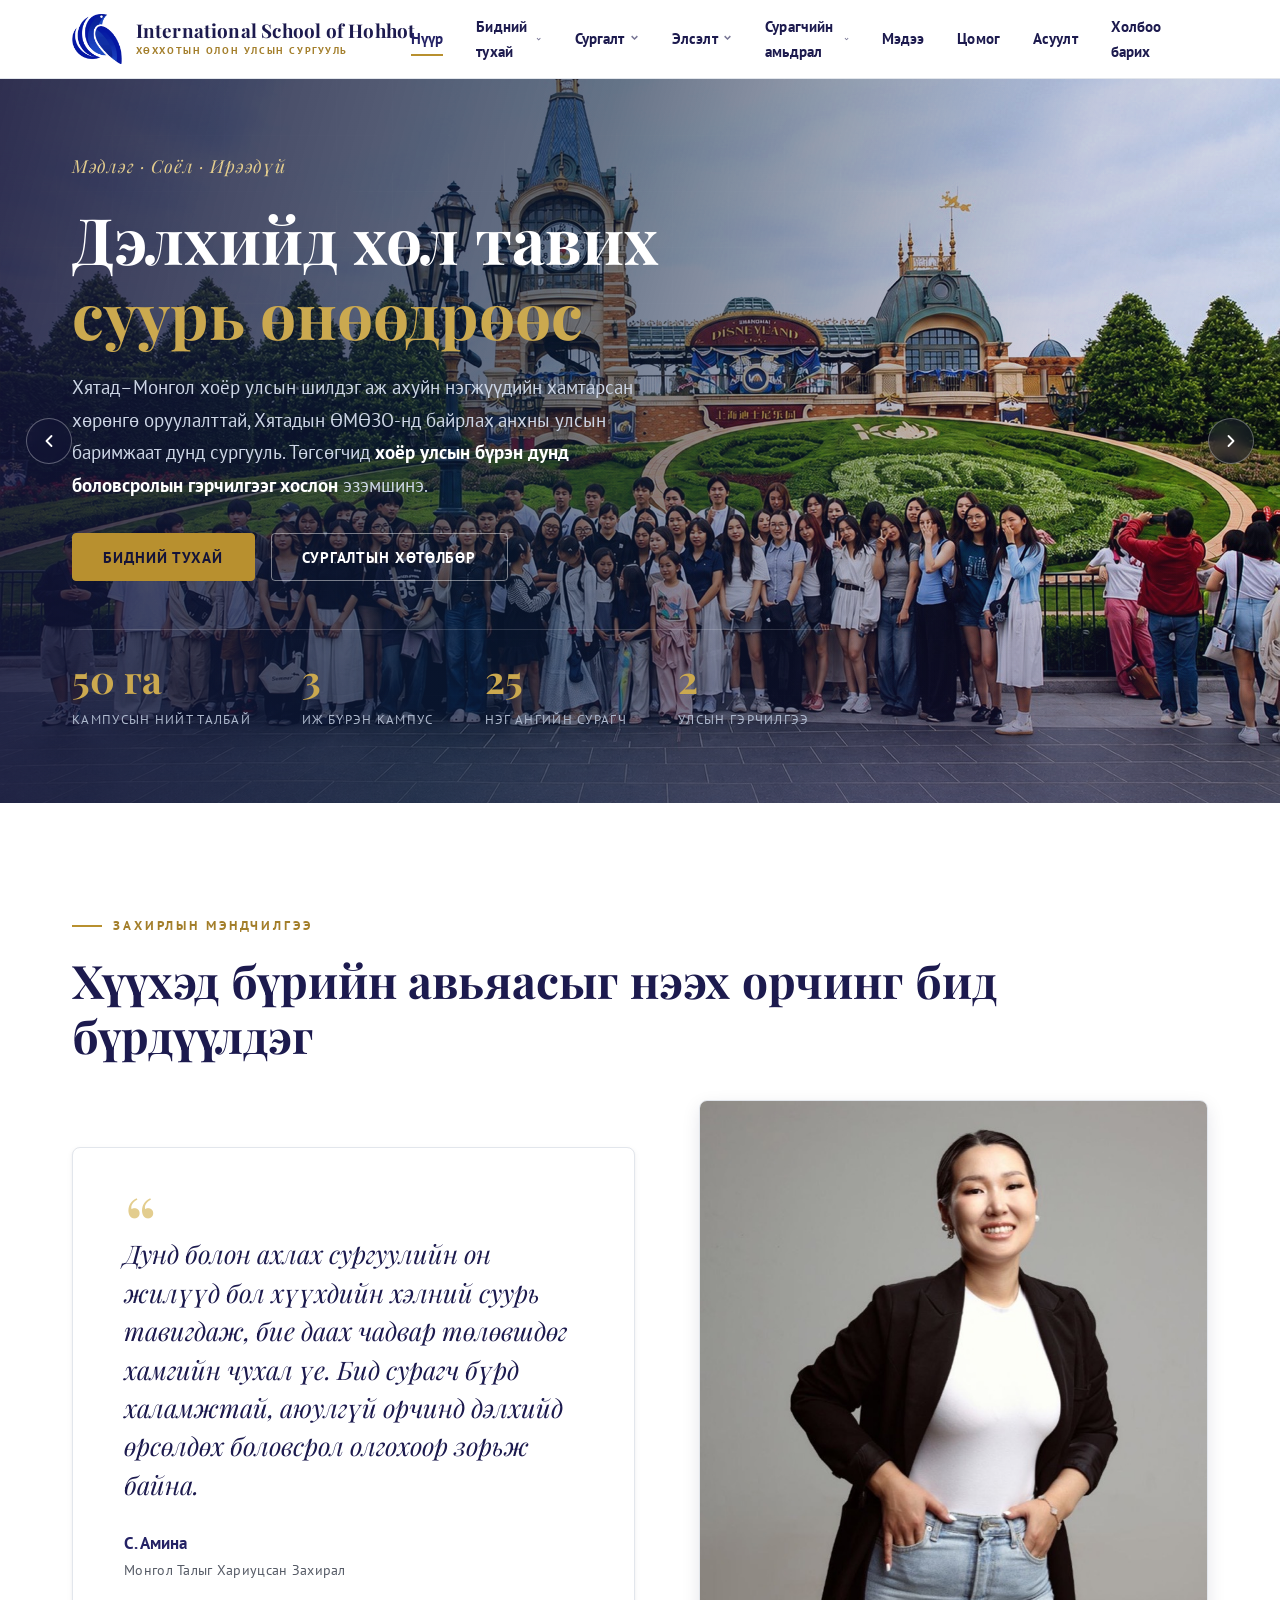
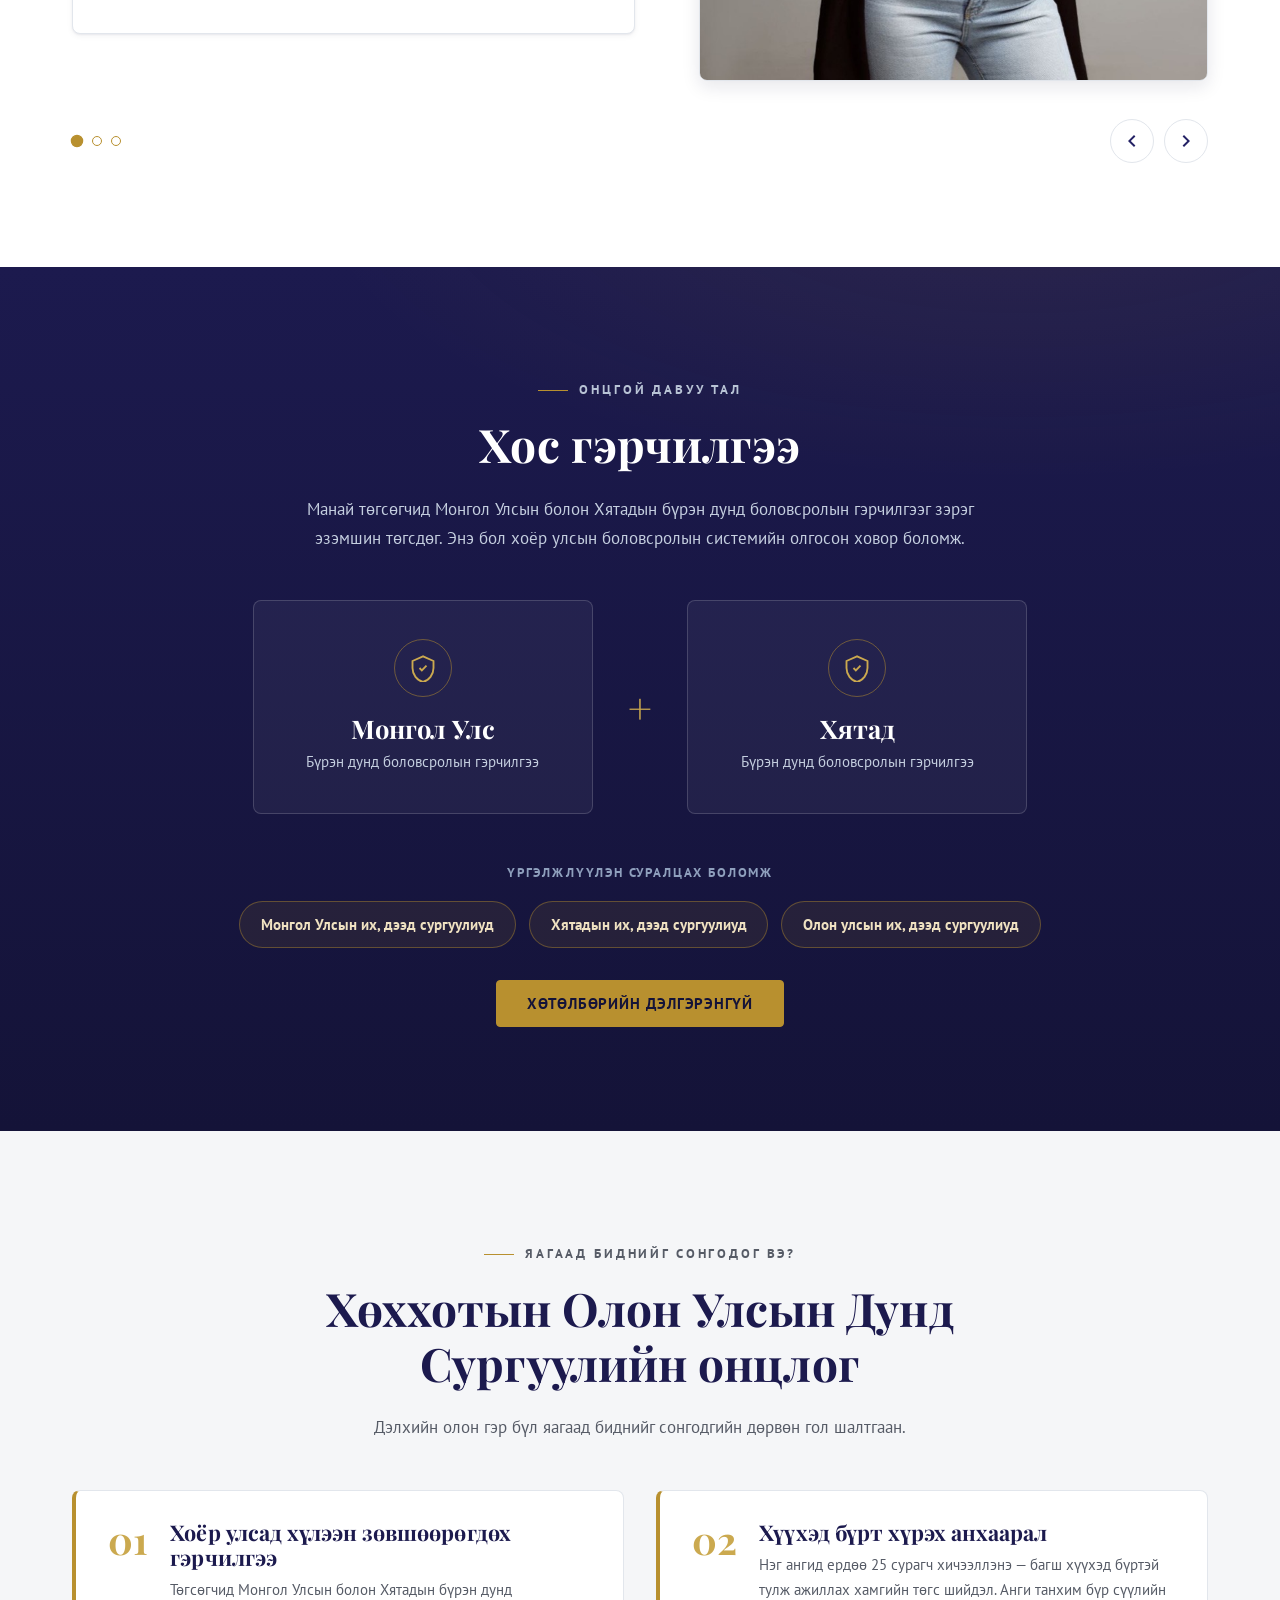
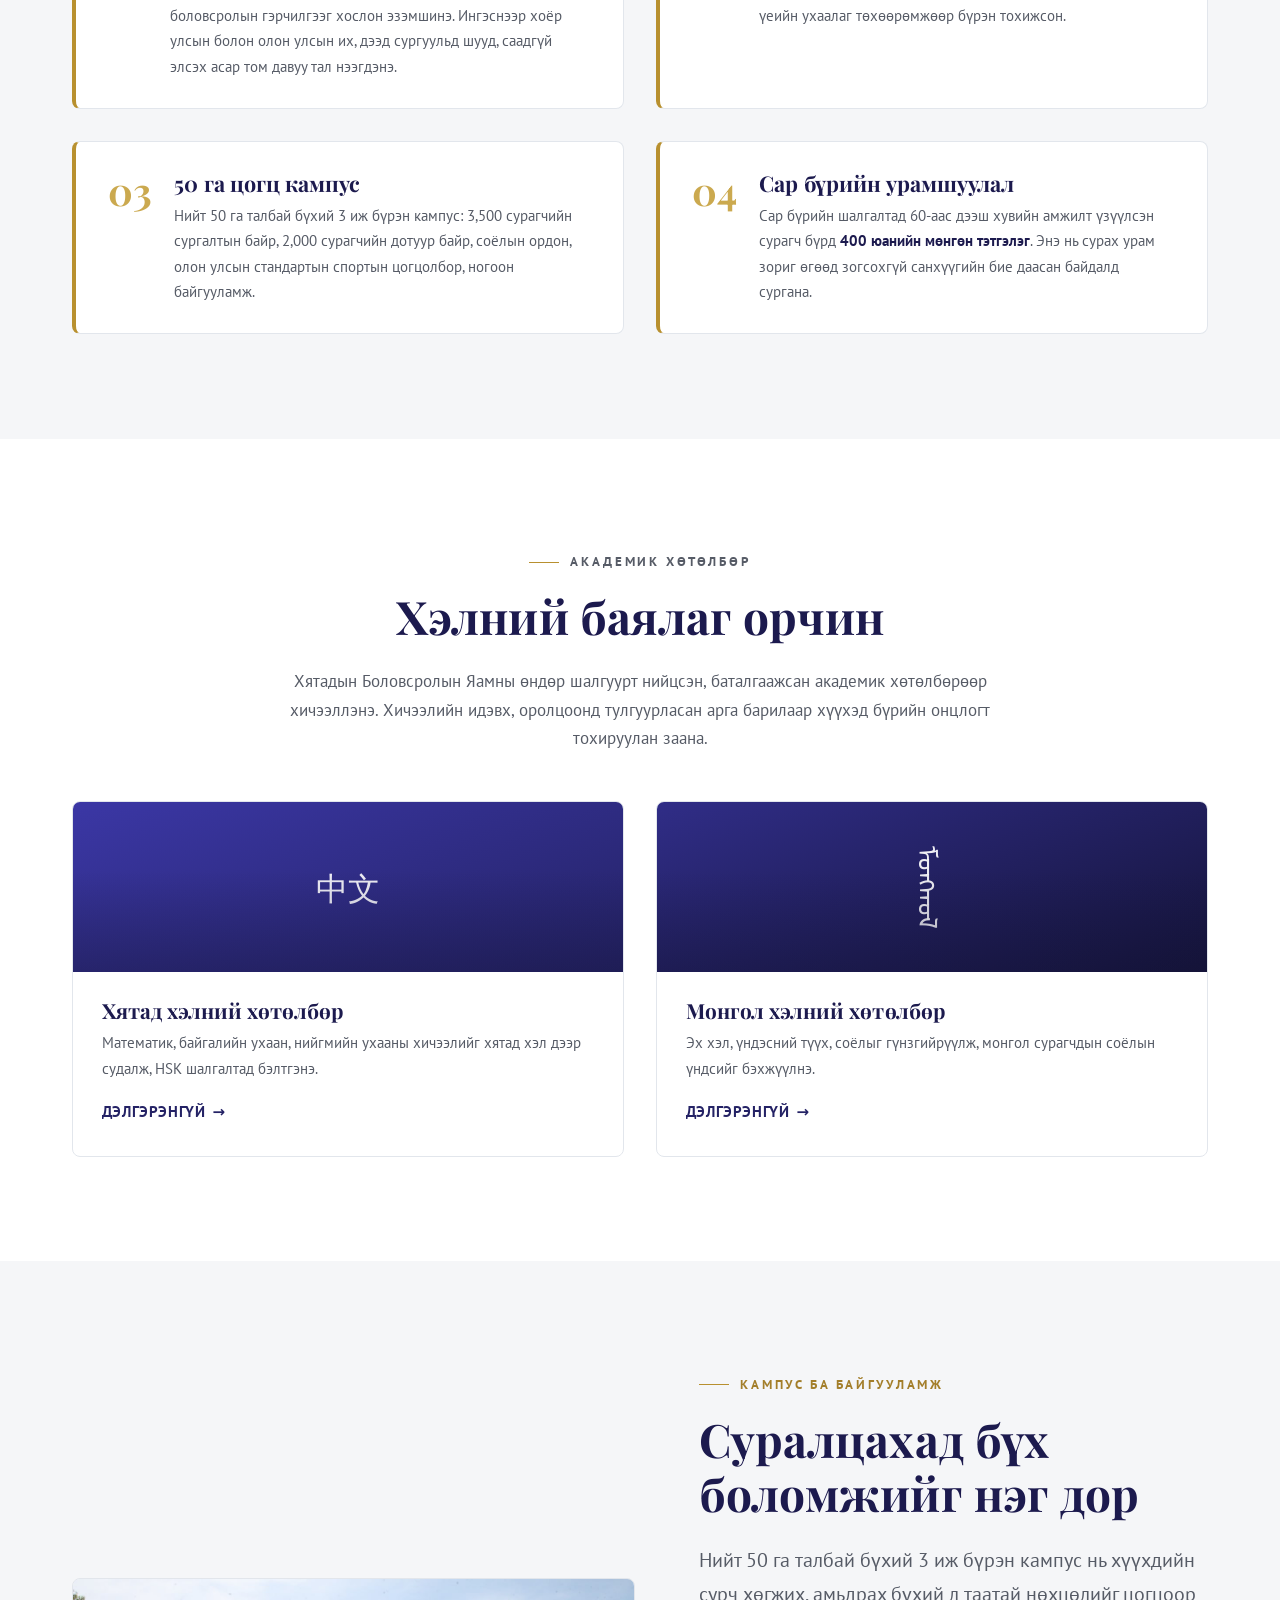
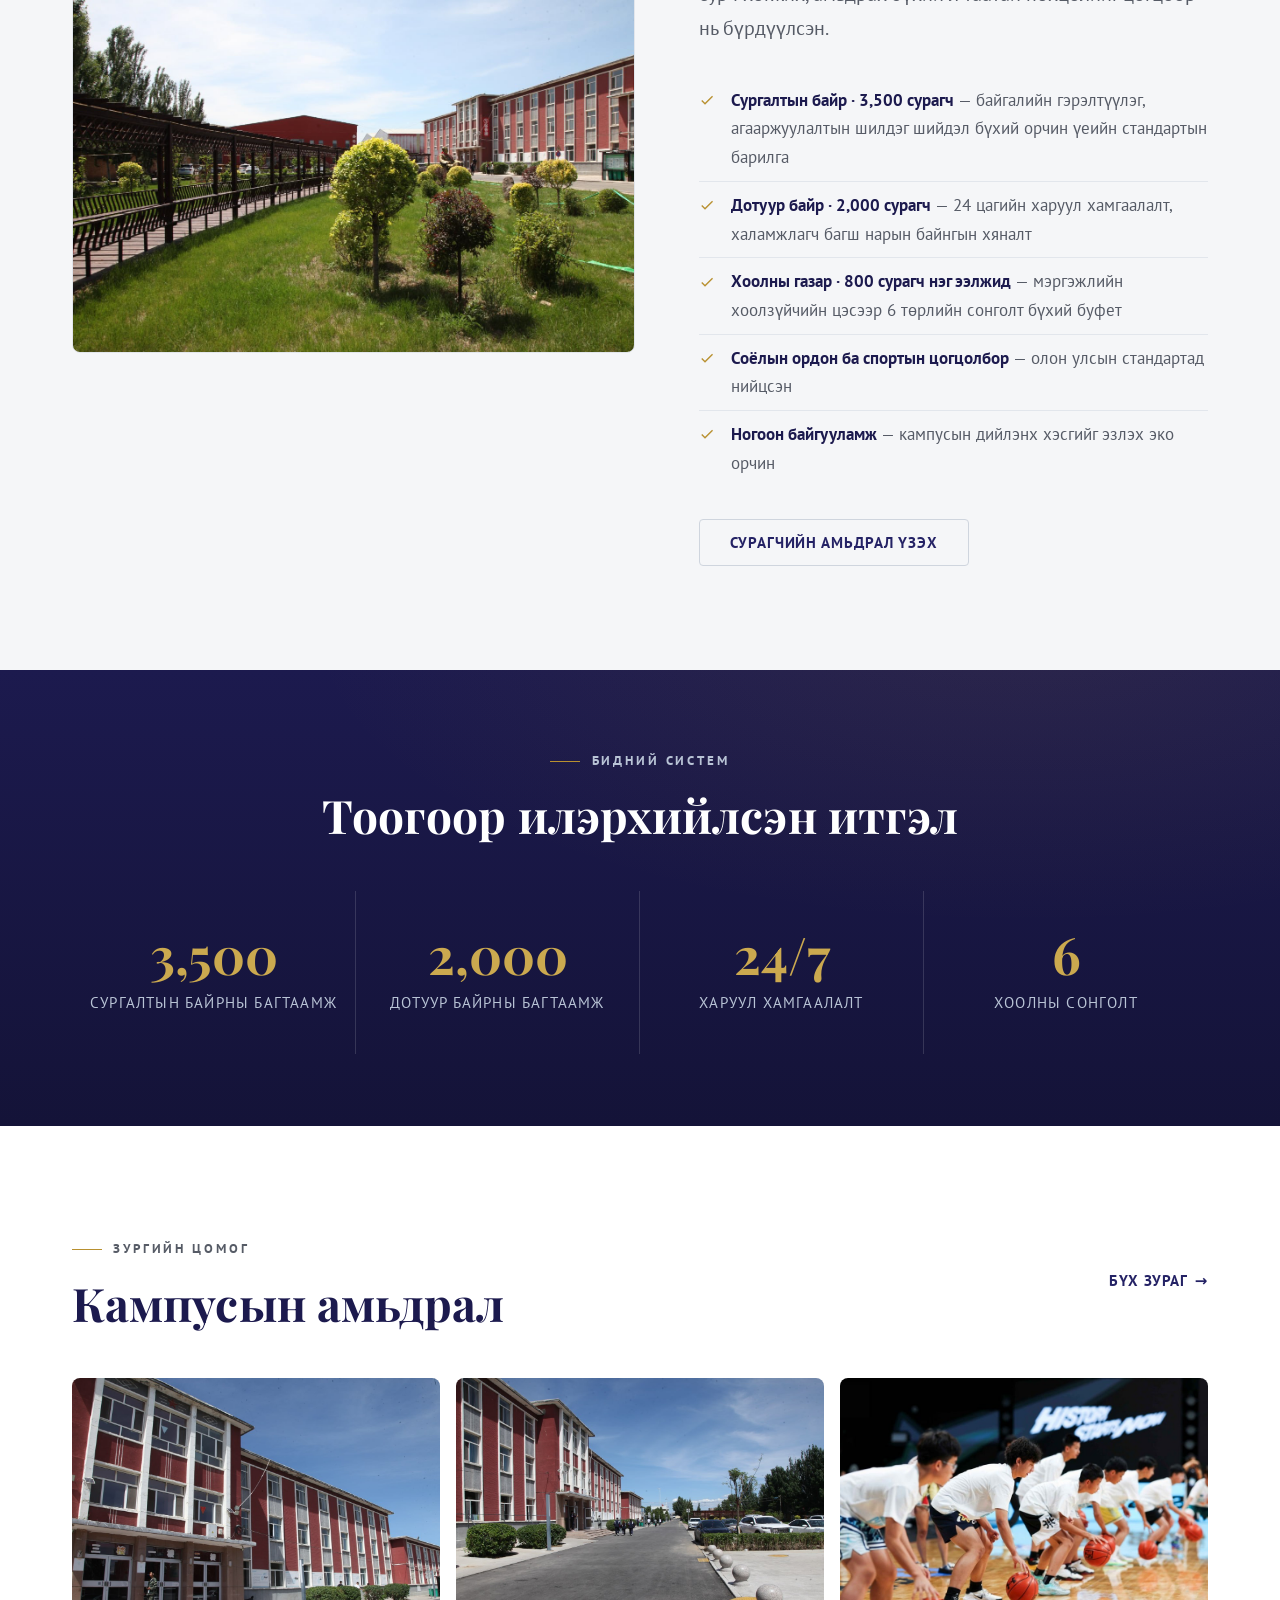
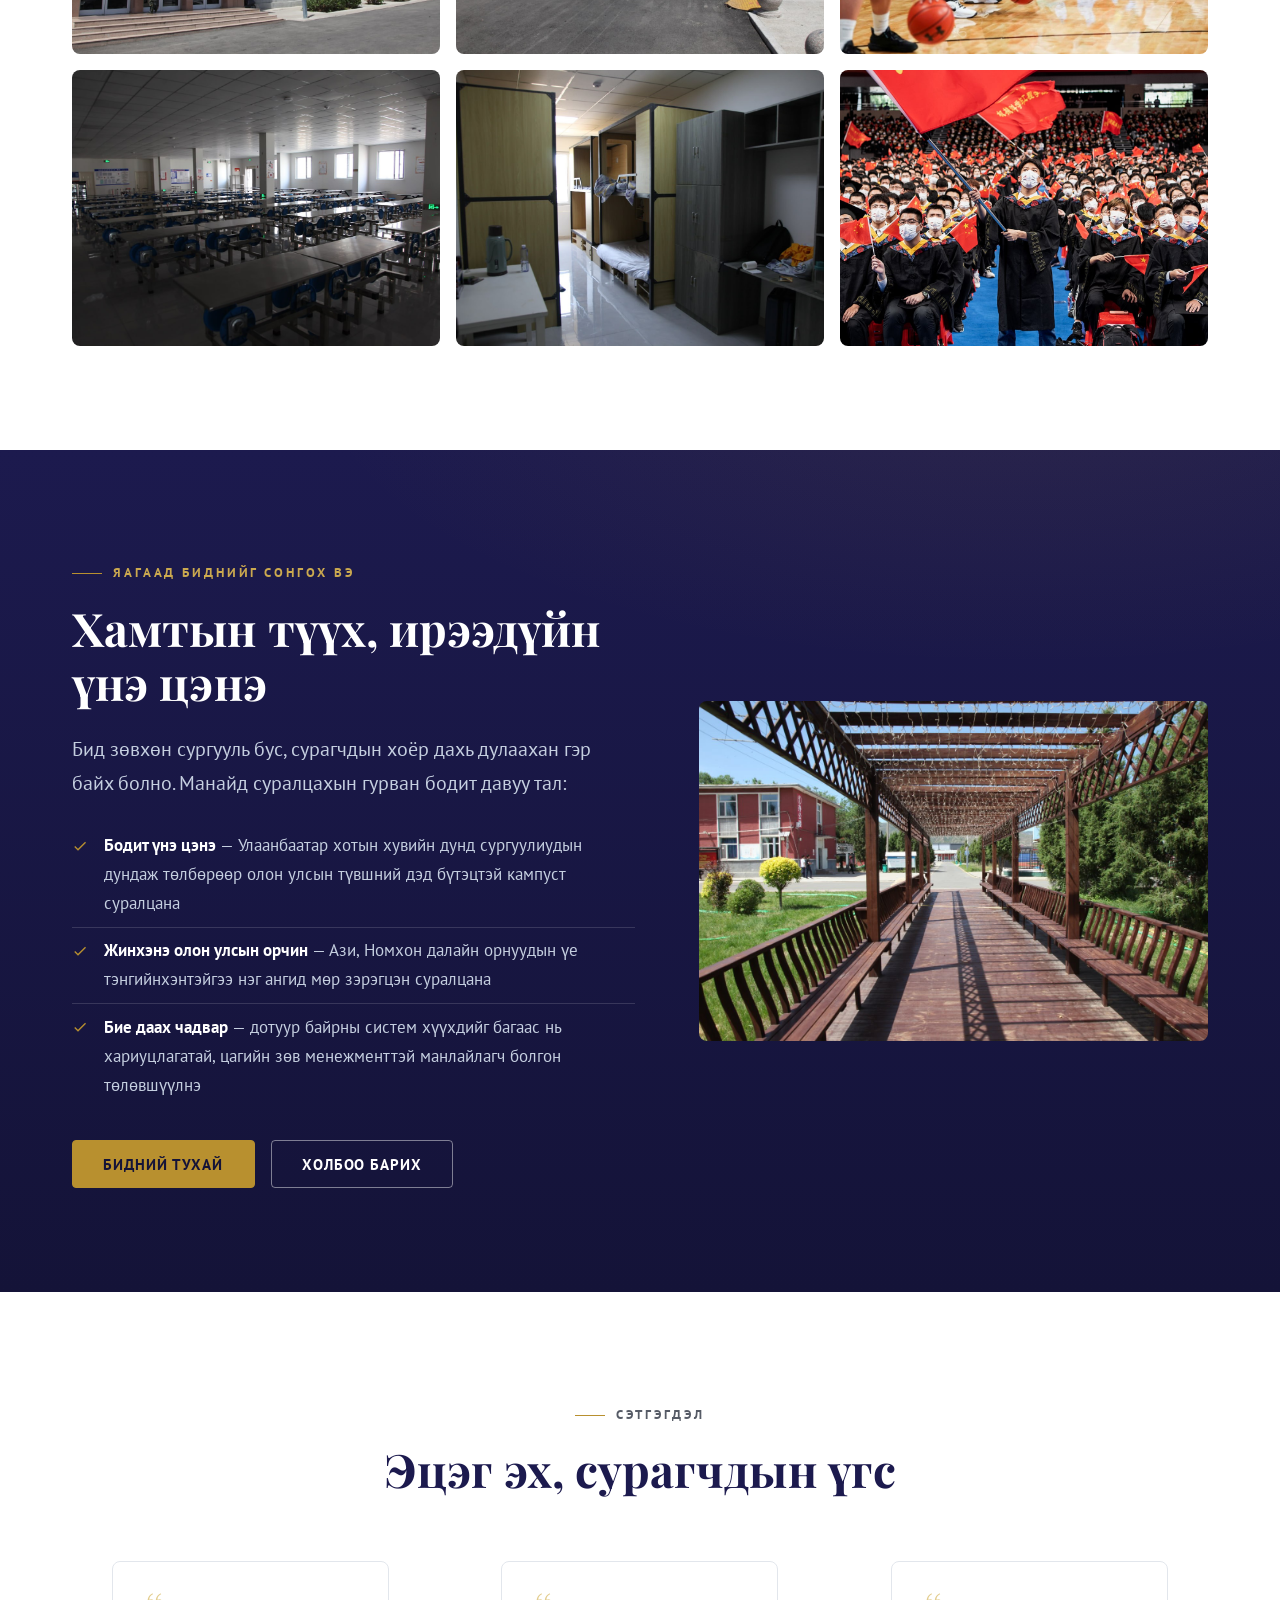
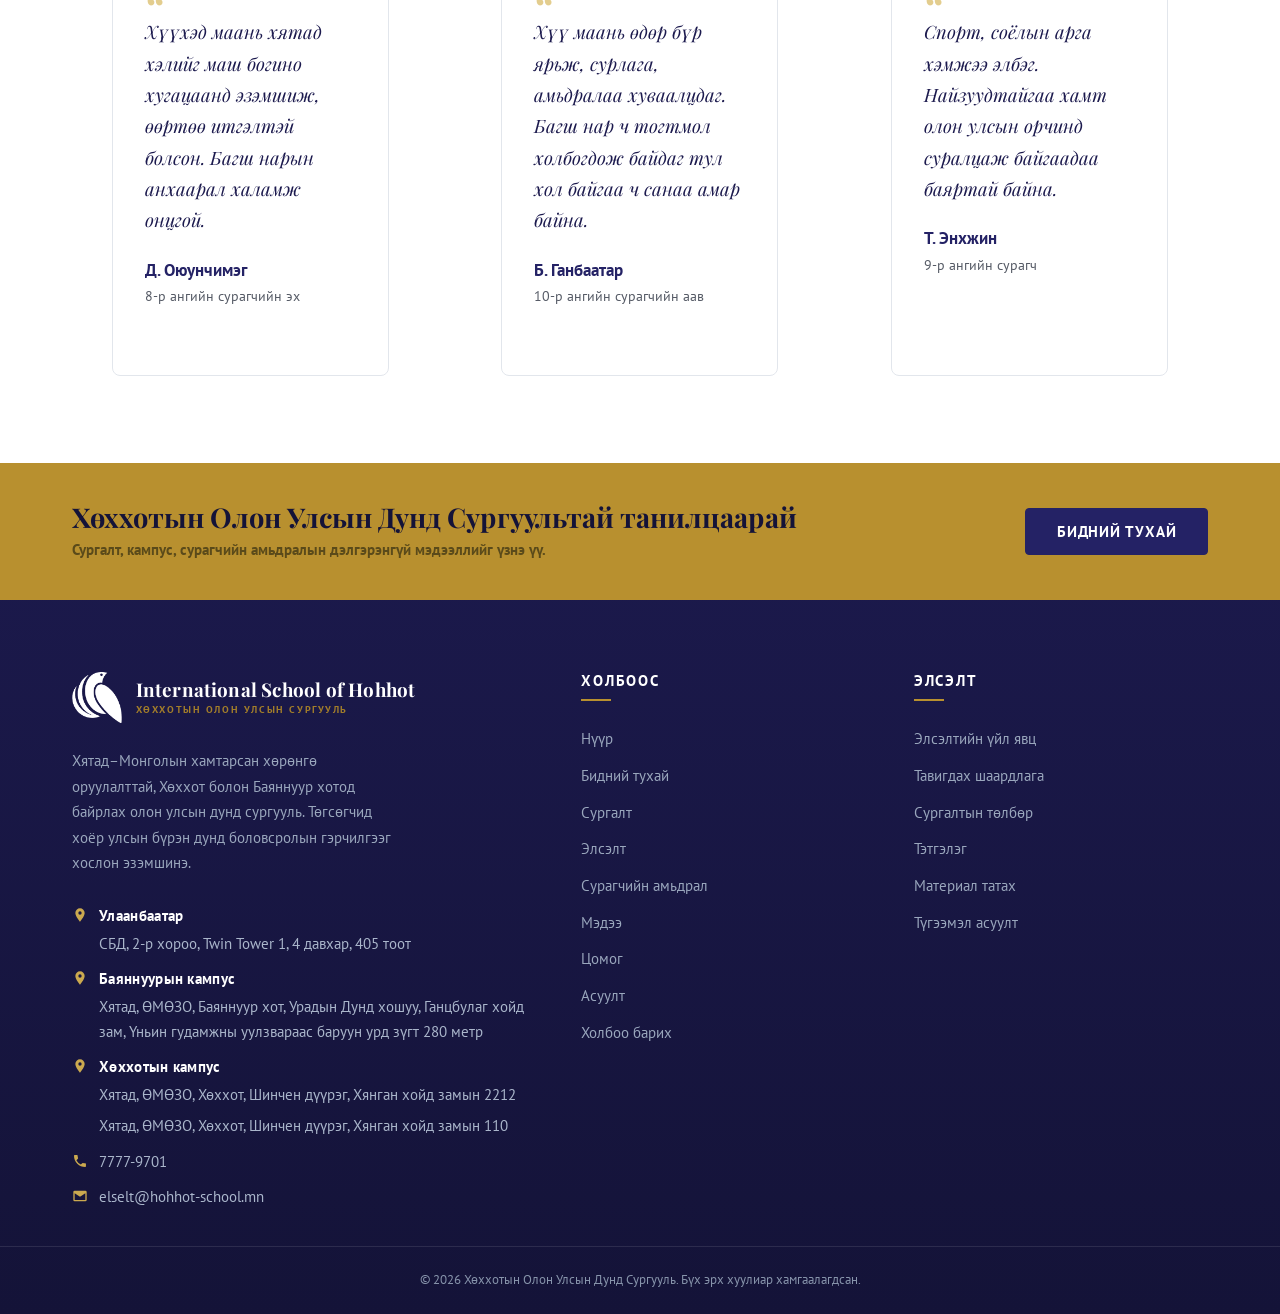
==== commit be317008: "Мобайл цэсний алдаа зассан, нэр томьёо ба агуулгын шинэчлэл - Мобайл цэс: "Сургалт" дэд цэс товшиход" ====
--- a/index.html
+++ b/index.html
@@ -5,10 +5,10 @@
   <meta name="viewport" content="width=device-width, initial-scale=1.0">
   <meta name="theme-color" content="#242265">
   <title>Хөххотын Олон Улсын Дунд Сургууль — Дэлхийд өрсөлдөх ирээдүйн суурь</title>
-  <meta name="description" content="Хятад–Монголын хамтарсан хөрөнгө оруулалттай, БНХАУ-ын ӨМӨЗО-ны Хөххот, Баяннуур хотод байрлах олон улсын дунд сургууль. Төгсөгчид хоёр улсын бүрэн дунд боловсролын гэрчилгээг хослон эзэмшинэ. 50 га, 3 кампус. 2026 оны элсэлт нээлттэй.">
+  <meta name="description" content="Хятад–Монголын хамтарсан хөрөнгө оруулалттай, Хятадын ӨМӨЗО-ны Хөххот, Баяннуур хотод байрлах олон улсын дунд сургууль. Төгсөгчид хоёр улсын бүрэн дунд боловсролын гэрчилгээг хослон эзэмшинэ. 50 га, 3 кампус. 2026 оны элсэлт нээлттэй.">
   <meta name="keywords" content="Хөххотын олон улсын дунд сургууль, Хөх хот, хятад хэл, дунд сургууль, элсэлт 2026, тэтгэлэг, дотуур байр">
   <meta property="og:title" content="Хөххотын Олон Улсын Дунд Сургууль">
-  <meta property="og:description" content="Хос гэрчилгээ. Монгол Улс болон БНХАУ-ын бүрэн дунд боловсролын гэрчилгээг хослон эзэмшинэ. 2026 оны намрын элсэлт нээлттэй.">
+  <meta property="og:description" content="Хос гэрчилгээ. Монгол Улс болон Хятадын бүрэн дунд боловсролын гэрчилгээг хослон эзэмшинэ. 2026 оны намрын элсэлт нээлттэй.">
   <meta property="og:type" content="website">
   <meta property="og:url" content="https://hohhot-school.mn/index.html">
   <meta property="og:image" content="https://hohhot-school.mn/assets/logo-bird.png">
@@ -101,7 +101,7 @@
         <div class="hero__inner">
           <p class="hero__motto">Мэдлэг · Соёл · Ирээдүй</p>
           <h1>Дэлхийд хөл тавих  <span class="accent">суурь өнөөдрөөс</span></h1>
-          <p class="hero__sub">Хятад–Монгол хоёр улсын шилдэг аж ахуйн нэгжүүдийн хамтарсан хөрөнгө оруулалттай, БНХАУ-ын ӨМӨЗО-нд байрлах анхны улсын баримжаат дунд сургууль. Төгсөгчид <strong>хоёр улсын бүрэн дунд боловсролын гэрчилгээг хослон</strong> эзэмшинэ.</p>
+          <p class="hero__sub">Хятад–Монгол хоёр улсын шилдэг аж ахуйн нэгжүүдийн хамтарсан хөрөнгө оруулалттай, Хятадын ӨМӨЗО-нд байрлах анхны улсын баримжаат дунд сургууль. Төгсөгчид <strong>хоёр улсын бүрэн дунд боловсролын гэрчилгээг хослон</strong> эзэмшинэ.</p>
           <div class="hero__actions">
             <a class="btn btn--gold" href="about.html">Бидний тухай</a>
             <a class="btn btn--on-navy" href="academics.html">Сургалтын хөтөлбөр</a>
@@ -194,7 +194,7 @@
         <div class="section-head section-head--center reveal">
           <p class="eyebrow">Онцгой давуу тал</p>
           <h2>Хос гэрчилгээ</h2>
-          <p style="color:#c5cfe0">Манай төгсөгчид Монгол Улсын болон БНХАУ-ын бүрэн дунд боловсролын гэрчилгээг зэрэг эзэмшин төгсдөг. Энэ бол хоёр улсын боловсролын системийг холбосон, ховор боломж.</p>
+          <p style="color:#c5cfe0">Манай төгсөгчид Монгол Улсын болон Хятадын бүрэн дунд боловсролын гэрчилгээг зэрэг эзэмшин төгсдөг. Энэ бол хоёр улсын боловсролын системийн олгосон ховор боломж.</p>
         </div>
 
         <div class="diploma-pair reveal">
@@ -212,15 +212,15 @@
             <span class="diploma__seal" aria-hidden="true">
               <svg viewBox="0 0 24 24" fill="none" stroke="currentColor" stroke-width="1.6"><path d="M12 2 3 6v6c0 5.5 3.8 10.7 9 12 5.2-1.3 9-6.5 9-12V6l-9-4z"/><path d="m9 12 2 2 4-4"/></svg>
             </span>
-            <h3>БНХАУ</h3>
+            <h3>Хятад</h3>
             <p>Бүрэн дунд боловсролын гэрчилгээ</p>
           </article>
         </div>
 
-        <p class="diploma-result-label reveal">Ингэснээр шууд, саадгүй элсэх боломж нээгдэнэ</p>
+        <p class="diploma-result-label reveal">Үргэлжлүүлэн суралцах боломж</p>
         <div class="diploma-result reveal">
           <span>Монгол Улсын их, дээд сургуулиуд</span>
-          <span>БНХАУ-ын их, дээд сургуулиуд</span>
+          <span>Хятадын их, дээд сургуулиуд</span>
           <span>Олон улсын их, дээд сургуулиуд</span>
         </div>
 
@@ -241,11 +241,11 @@
         <div class="grid grid-2">
           <article class="pillar reveal" data-delay="1">
             <div class="pillar__no">01</div>
-            <div><h3>Хоёр улсад хүлээн зөвшөөрөгдөх гэрчилгээ</h3><p>Төгсөгчид Монгол Улсын болон БНХАУ-ын бүрэн дунд боловсролын гэрчилгээг хослон эзэмшинэ. Ингэснээр хоёр улсын болон олон улсын их, дээд сургуульд шууд, саадгүй элсэх асар том давуу тал нээгдэнэ.</p></div>
+            <div><h3>Хоёр улсад хүлээн зөвшөөрөгдөх гэрчилгээ</h3><p>Төгсөгчид Монгол Улсын болон Хятадын бүрэн дунд боловсролын гэрчилгээг хослон эзэмшинэ. Ингэснээр хоёр улсын болон олон улсын их, дээд сургуульд шууд, саадгүй элсэх асар том давуу тал нээгдэнэ.</p></div>
           </article>
           <article class="pillar reveal" data-delay="2">
             <div class="pillar__no">02</div>
-            <div><h3>Ганцаарчилсан анхаарал</h3><p>Нэг ангид ердөө 25 сурагч хичээллэнэ — багш хүүхэд бүртэй тулж ажиллах хамгийн төгс шийдэл. Анги танхим бүр сүүлийн үеийн ухаалаг төхөөрөмжөөр бүрэн тохижсон.</p></div>
+            <div><h3>Хүүхэд бүрт хүрэх анхаарал</h3><p>Нэг ангид ердөө 25 сурагч хичээллэнэ — багш хүүхэд бүртэй тулж ажиллах хамгийн төгс шийдэл. Анги танхим бүр сүүлийн үеийн ухаалаг төхөөрөмжөөр бүрэн тохижсон.</p></div>
           </article>
           <article class="pillar reveal" data-delay="3">
             <div class="pillar__no">03</div>
@@ -265,7 +265,7 @@
         <div class="section-head section-head--center reveal">
           <p class="eyebrow">Академик хөтөлбөр</p>
           <h2>Хэлний баялаг орчин</h2>
-          <p>БНХАУ-ын Боловсролын Яамны өндөр шалгуурт нийцсэн, баталгаажсан академик хөтөлбөрөөр хичээллэнэ. Хичээлийн идэвх, оролцоонд тулгуурласан арга барилаар хүүхэд бүрийн онцлогт тохируулан заана.</p>
+          <p>Хятадын Боловсролын Яамны өндөр шалгуурт нийцсэн, баталгаажсан академик хөтөлбөрөөр хичээллэнэ. Хичээлийн идэвх, оролцоонд тулгуурласан арга барилаар хүүхэд бүрийн онцлогт тохируулан заана.</p>
         </div>
         <div class="grid grid-2">
           <article class="program reveal" data-delay="1">
@@ -336,67 +336,8 @@
       </div>
     </section>
 
-    <!-- ============ СҮҮЛИЙН МЭДЭЭ ============ -->
-    <section class="section">
-      <div class="container">
-        <div class="section-head reveal flex flex-wrap items-center justify-between" style="max-width:100%;gap:1rem">
-          <div>
-            <p class="eyebrow">Мэдээ ба арга хэмжээ</p>
-            <h2 class="mb-0">Сүүлийн мэдээ</h2>
-          </div>
-          <a class="link-arrow" href="news.html">Бүх мэдээ</a>
-        </div>
-        <div class="grid grid-2">
-          <article class="news-card reveal" data-delay="1">
-            <div class="news-card__media" style="background:linear-gradient(160deg,#242265,#141338)"><span class="news-card__cat">Элсэлт</span>2026</div>
-            <div class="news-card__body">
-              <p class="news-card__date">2026 оны 6-р сарын 15</p>
-              <h3>2026–2027 оны намрын элсэлт нээлттэй</h3>
-              <p>6–12 дугаар ангийн сул суудал дээр нэмэлт элсэлт авч байна. Хязгаартай тул яаралтай бүртгүүлнэ үү.</p>
-              <a class="link-arrow" href="news.html">Унших</a>
-            </div>
-          </article>
-          <article class="news-card reveal" data-delay="2">
-            <div class="news-card__media" style="background:linear-gradient(160deg,#3b37a5,#242265)"><span class="news-card__cat">Спорт</span><span aria-hidden="true">🏀</span></div>
-            <div class="news-card__body">
-              <p class="news-card__date">2026 оны 5-р сарын 28</p>
-              <h3>Сагсан бөмбөгийн аварга шалгаруулалт</h3>
-              <p>Ангиуд хоорондын сагсан бөмбөгийн тэмцээн амжилттай зохион байгуулагдлаа.</p>
-              <a class="link-arrow" href="news.html">Унших</a>
-            </div>
-          </article>
-        </div>
-      </div>
-    </section>
-
-    <!-- ============ ИРЭХ АРГА ХЭМЖЭЭ ============ -->
-    <section class="section section--mist">
-      <div class="container">
-        <div class="split" style="align-items:start">
-          <div class="reveal-left">
-            <p class="eyebrow">Товлосон арга хэмжээ</p>
-            <h2>Ирэх үйл явдлууд</h2>
-            <p class="lead">Нээлттэй хаалганы өдөр, элсэлтийн зөвлөгөө болон бусад арга хэмжээнд тавтай морилно уу.</p>
-            <a class="btn btn--primary mt-4" href="news.html">Бүх арга хэмжээ</a>
-          </div>
-          <div class="grid reveal-right" style="gap:1rem">
-            <div class="event">
-              <div class="event__date"><span class="d">20</span><span class="m">7-р сар</span></div>
-              <div><h4>Нээлттэй өдөрлөг</h4><p>7 сарын 13 нд blue sky дээр эцэг эхчүүдийн уулзалт болно </p></div>
-            </div>
-            <div class="event">
-              <div class="event__date"><span class="d">18</span><span class="m">7-р сар</span></div>
-              <div><h4>Элсэлтийн зөвлөгөө</h4><p>Эцэг эхчүүдэд зориулсан танилцуулга уулзалт. 14:00 · Онлайн</p></div>
-            </div>
-            <div class="event">
-              <div class="event__date"><span class="d">25</span><span class="m">8-р сар</span></div>
-              <div><h4>Хичээлийн жилийн нээлт</h4><p>2026–2027 оны хичээлийн жилийн эхлэл. 09:00 · Кампус</p></div>
-            </div>
-          </div>
-        </div>
-      </div>
-    </section>
-
+    
+    
     <!-- ============ ЦОМГИЙН PREVIEW ============ -->
     <section class="section">
       <div class="container">
@@ -458,7 +399,7 @@
           </blockquote>
           <blockquote class="card reveal" data-delay="2" style="font-style:normal">
             <div class="quote-block__mark" style="font-size:3rem;height:1.4rem">“</div>
-            <p style="font-family:var(--font-serif);font-size:1.15rem;font-style:italic;color:var(--navy-800)">Дотуур байрны орчин тав тухтай, хоол хүнс чанартай. Гэр бүлээсээ хол ч санаа зовохгүй байна.</p>
+            <p style="font-family:var(--font-serif);font-size:1.15rem;font-style:italic;color:var(--navy-800)">Хүү маань өдөр бүр ярьж, сурлага, амьдралаа хуваалцдаг. Багш нар ч тогтмол холбогдож байдаг тул хол байгаа ч санаа амар байна.</p>
             <div class="sig" style="font-weight:700;color:var(--navy-700);margin-top:1rem">Б. Ганбаатар<small style="display:block;font-weight:400;color:var(--ink-soft)">10-р ангийн сурагчийн аав</small></div>
           </blockquote>
           <blockquote class="card reveal" data-delay="3" style="font-style:normal">
@@ -470,18 +411,6 @@
       </div>
     </section>
 
-    <!-- ============ ТҮНШҮҮД ============ -->
-    <section class="section--tight section--mist">
-      <div class="container">
-        <p class="text-center" style="letter-spacing:.16em;text-transform:uppercase;font-size:var(--fs-xs);font-weight:700;color:var(--ink-faint);margin-bottom:2rem">Хамтын ажиллагаа ба хүлээн зөвшөөрөл</p>
-        <div class="flex flex-wrap items-center" style="justify-content:center;gap:2.5rem 3.5rem;opacity:.75">
-          <span class="serif" style="font-size:1.4rem;color:var(--navy-700);font-weight:700">БНХАУ Боловсрол</span>
-          <span class="serif" style="font-size:1.4rem;color:var(--navy-700);font-weight:700">HSK Институт</span>
-          <span class="serif" style="font-size:1.4rem;color:var(--navy-700);font-weight:700">Хөххотын Олон Улсын Дунд Сургууль</span>
-        </div>
-      </div>
-    </section>
-
   </main>
 
   <!-- Footer (script.js оруулна) -->
--- a/css/style.css
+++ b/css/style.css
@@ -1022,18 +1022,22 @@
 
 .diploma-result-label {
   text-align: center;
-  margin: clamp(2rem, 4vw, 2.8rem) 0 1rem;
+  margin: clamp(2.2rem, 4vw, 3rem) 0 1rem;
   letter-spacing: .14em;
   text-transform: uppercase;
   font-size: var(--fs-xs);
   font-weight: 700;
   color: #8fa0bd;
 }
+/* Гарчиг байвал дээд зайг тэр барина, байхгүй бол товчнууд өөрсдөө */
+.diploma-result-label + .diploma-result { margin-top: 0; }
 .diploma-result {
   display: flex;
   flex-wrap: wrap;
   justify-content: center;
   gap: .8rem;
+  /* Дээрх картуудаас салгах зай — өмнө нь энэ зайг устгасан гарчиг барьдаг байсан */
+  margin-top: clamp(2.2rem, 4vw, 3rem);
 }
 .diploma-result span {
   padding: .62rem 1.3rem;
--- a/css/responsive.css
+++ b/css/responsive.css
@@ -60,9 +60,14 @@
     background: transparent;
   }
   .nav-item.is-expanded > .dropdown,
-  .nav-item.is-expanded > .mega { display: block; }
+  .nav-item.is-expanded > .mega { display: block; transform: none; }
+  /* Гар утсан дээр товшиход :hover наалддаг тул компьютерийн дүрэм ажиллаж,
+     цэсийг translateX(-50%)-аар зүүн тийш түлхэж алга болгодог байсан.
+     Энд байрлалын бүх шилжилтийг тэглэнэ. */
   .nav-item:hover .dropdown,
-  .nav-item:hover .mega { opacity: 1; visibility: visible; } /* hover бус, expanded удирдана */
+  .nav-item:hover .mega,
+  .nav-item:focus-within .dropdown,
+  .nav-item:focus-within .mega { opacity: 1; visibility: visible; transform: none; }
   .mega { gap: 1rem; }
   .mega__feature { display: none; }
   .dropdown a, .mega__col a { padding: .55rem .4rem; font-weight: 600; }
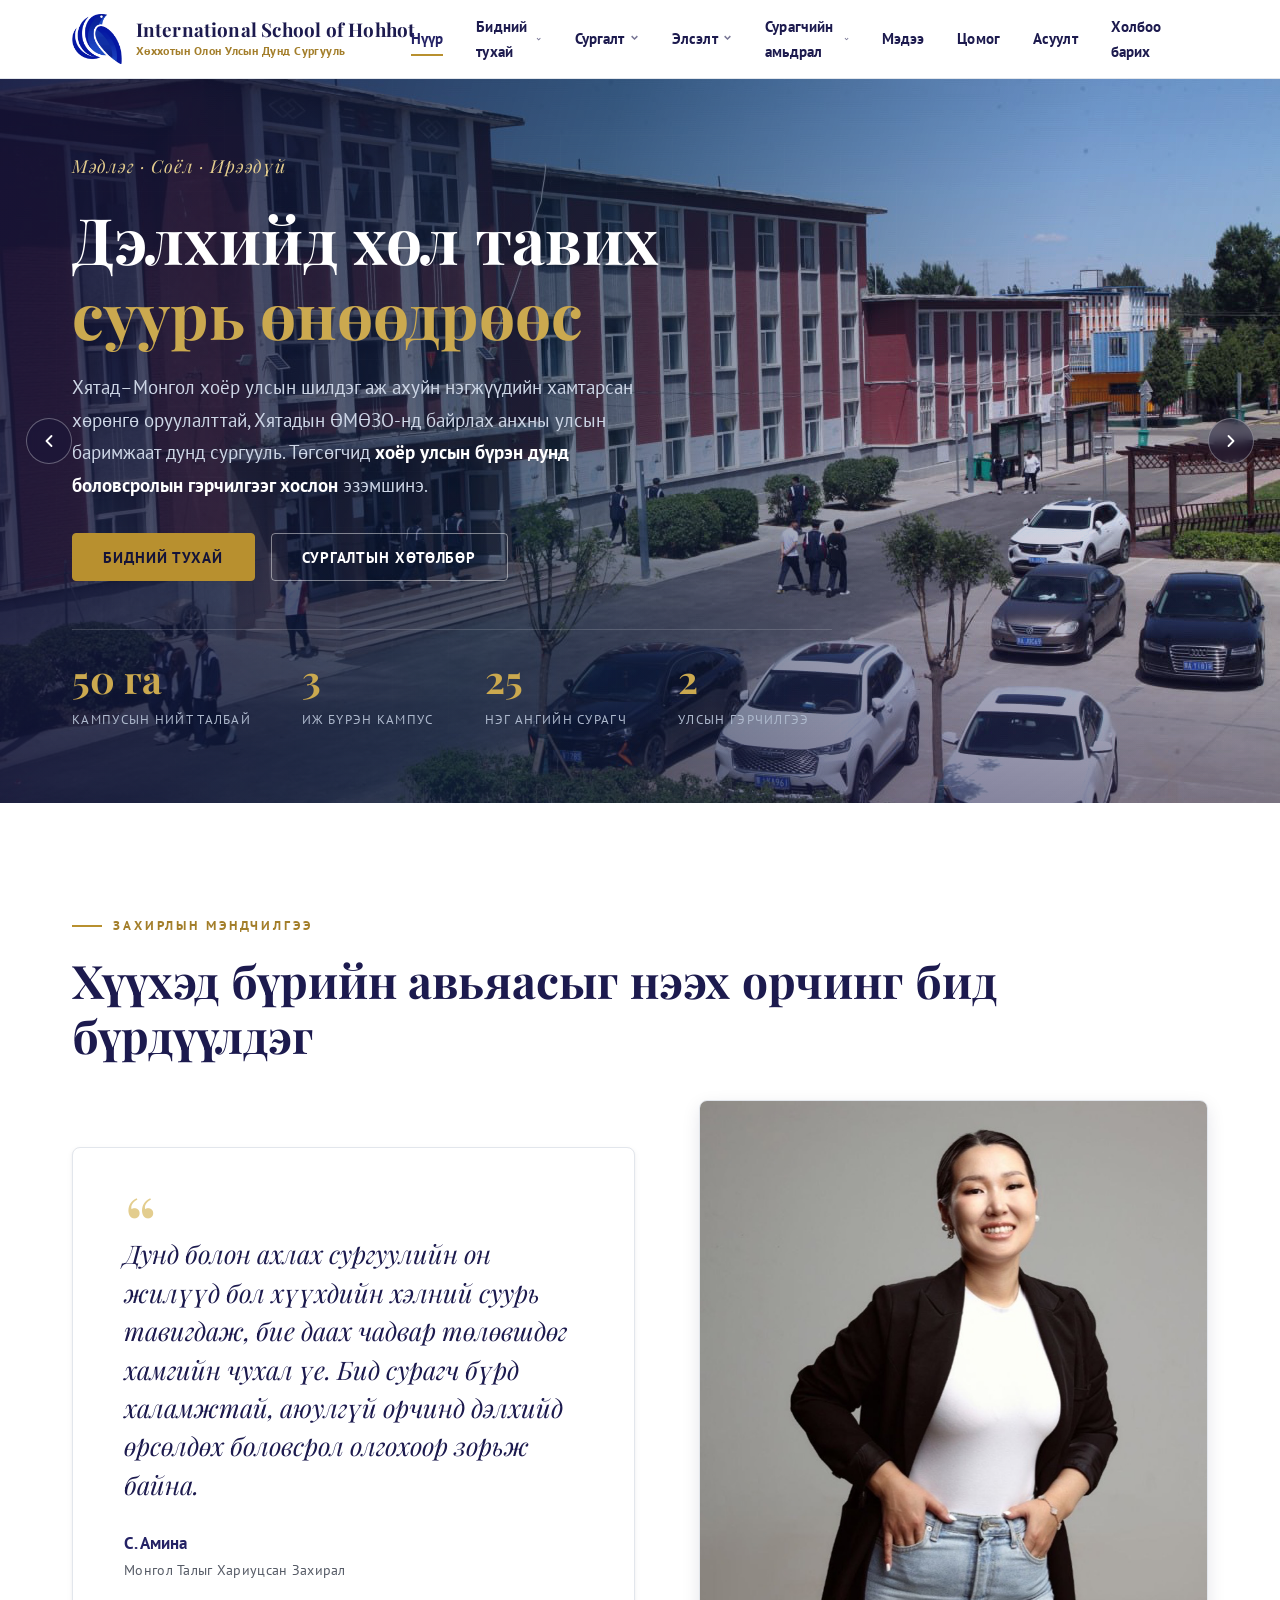
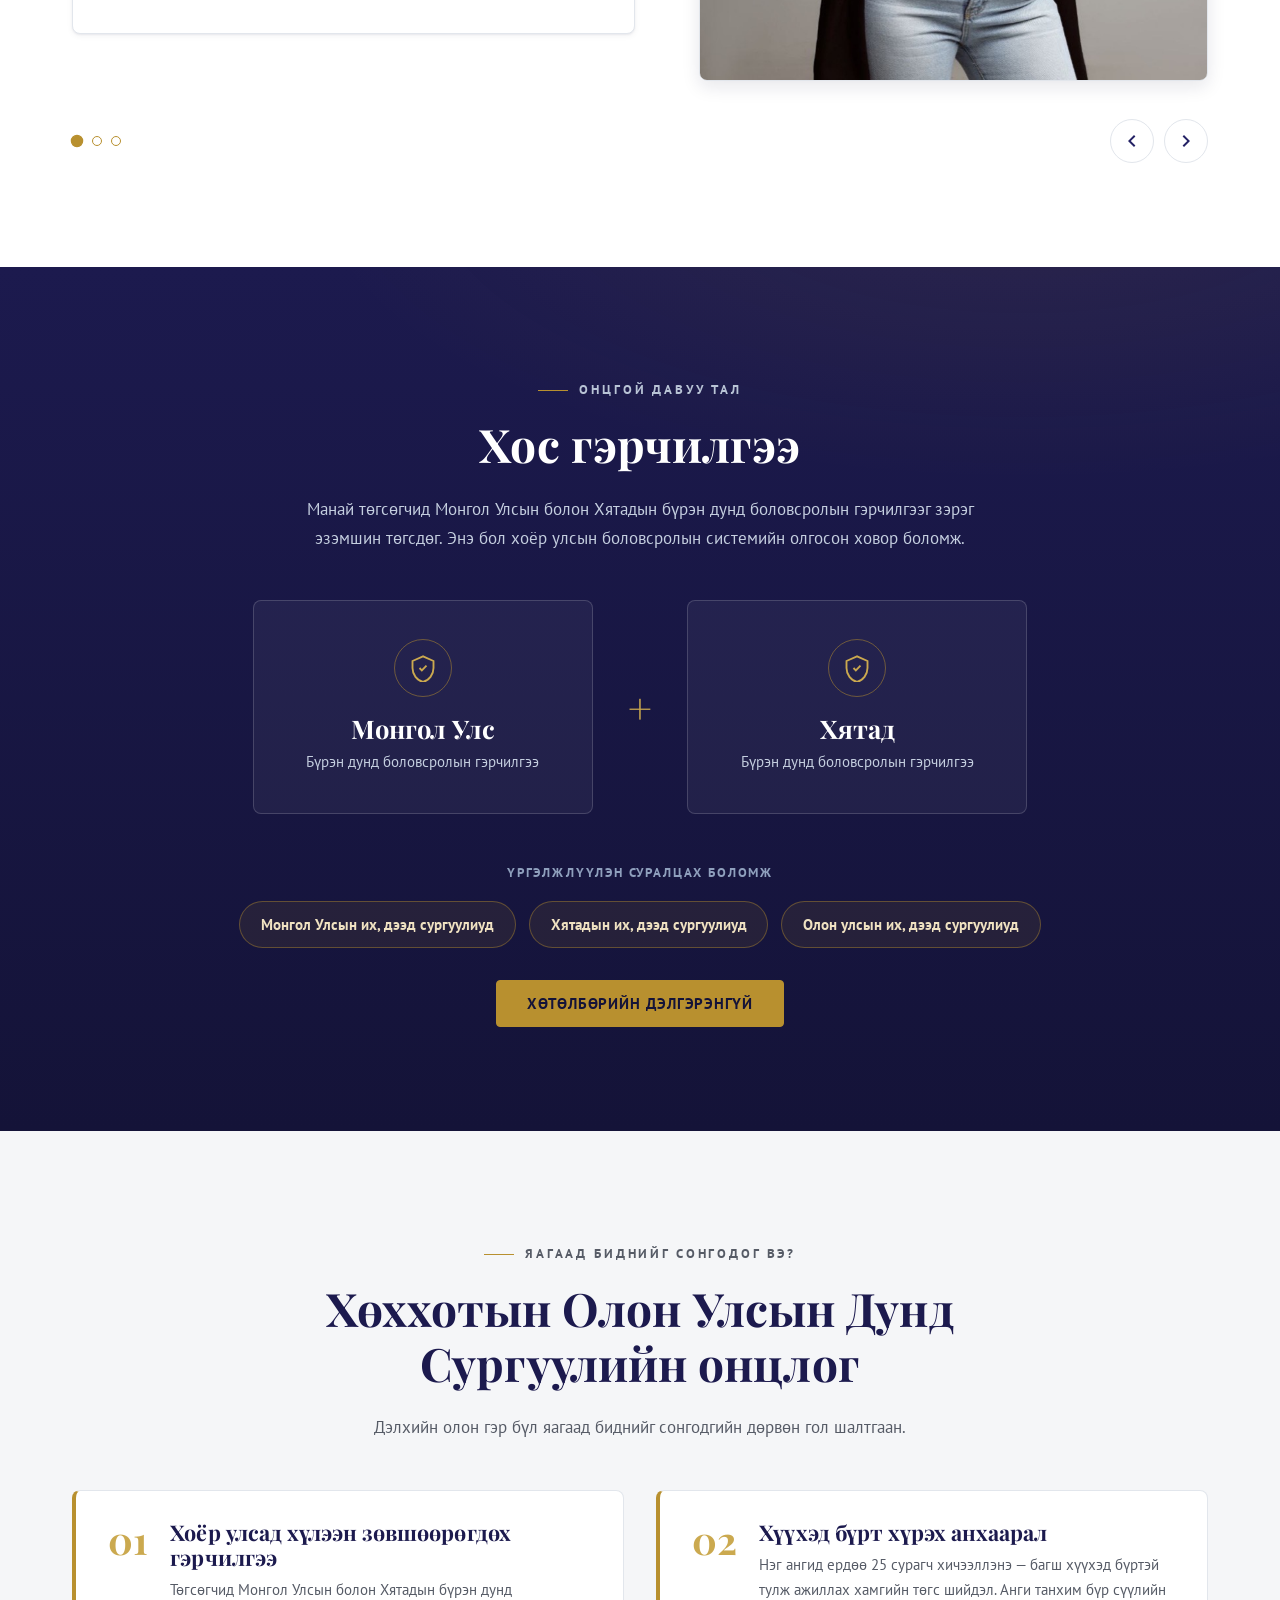
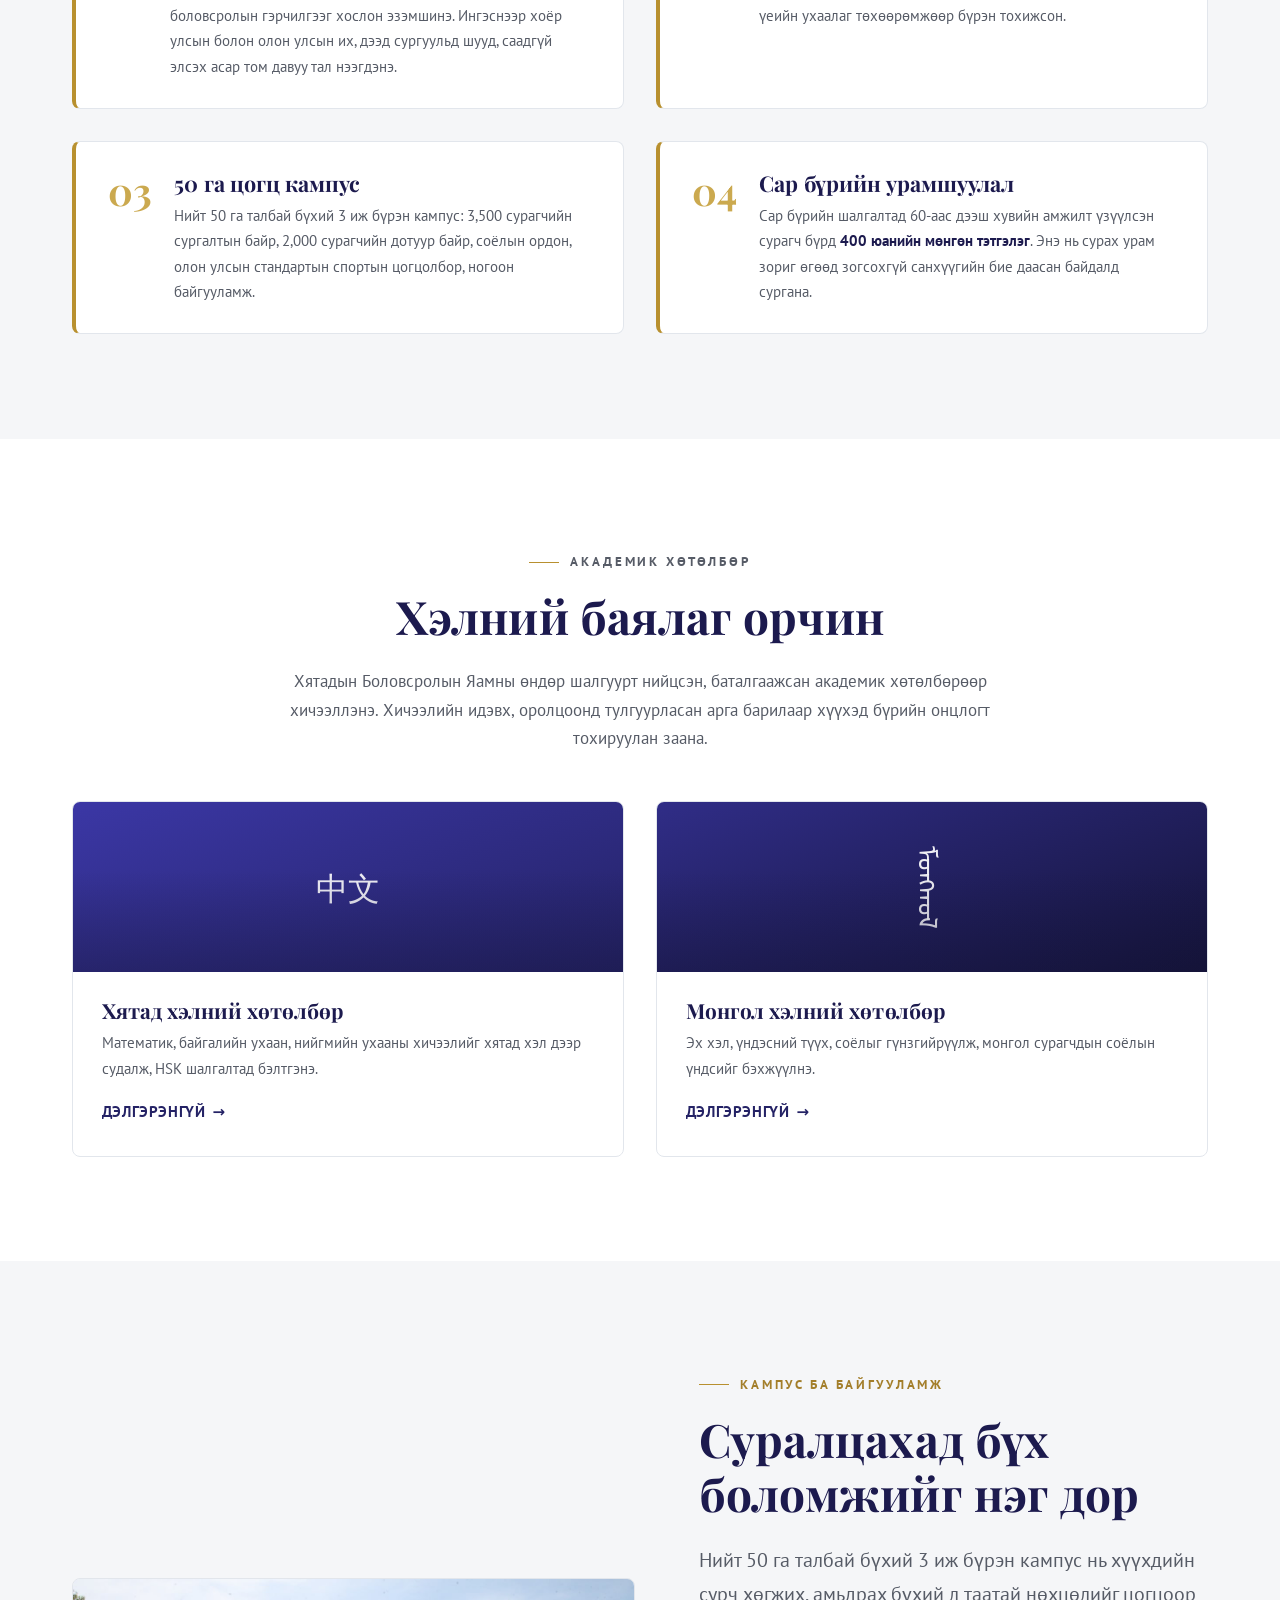
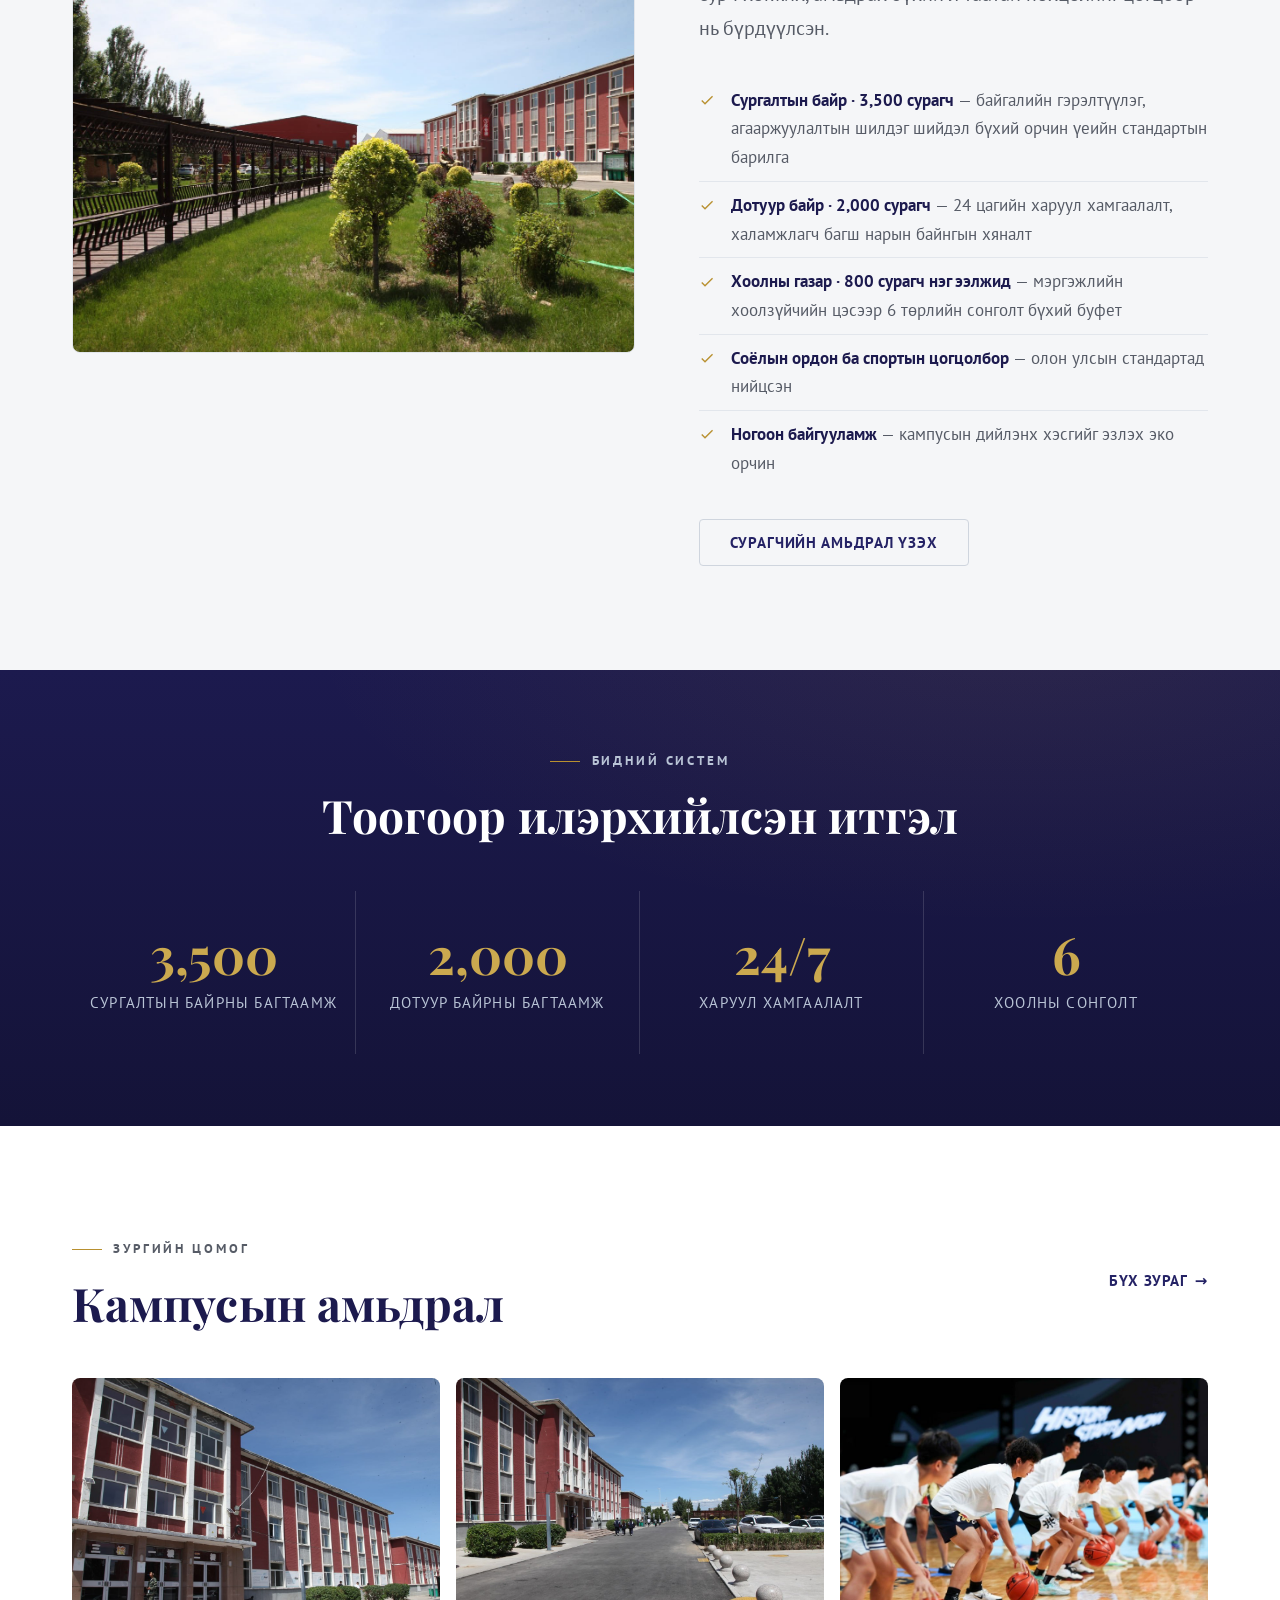
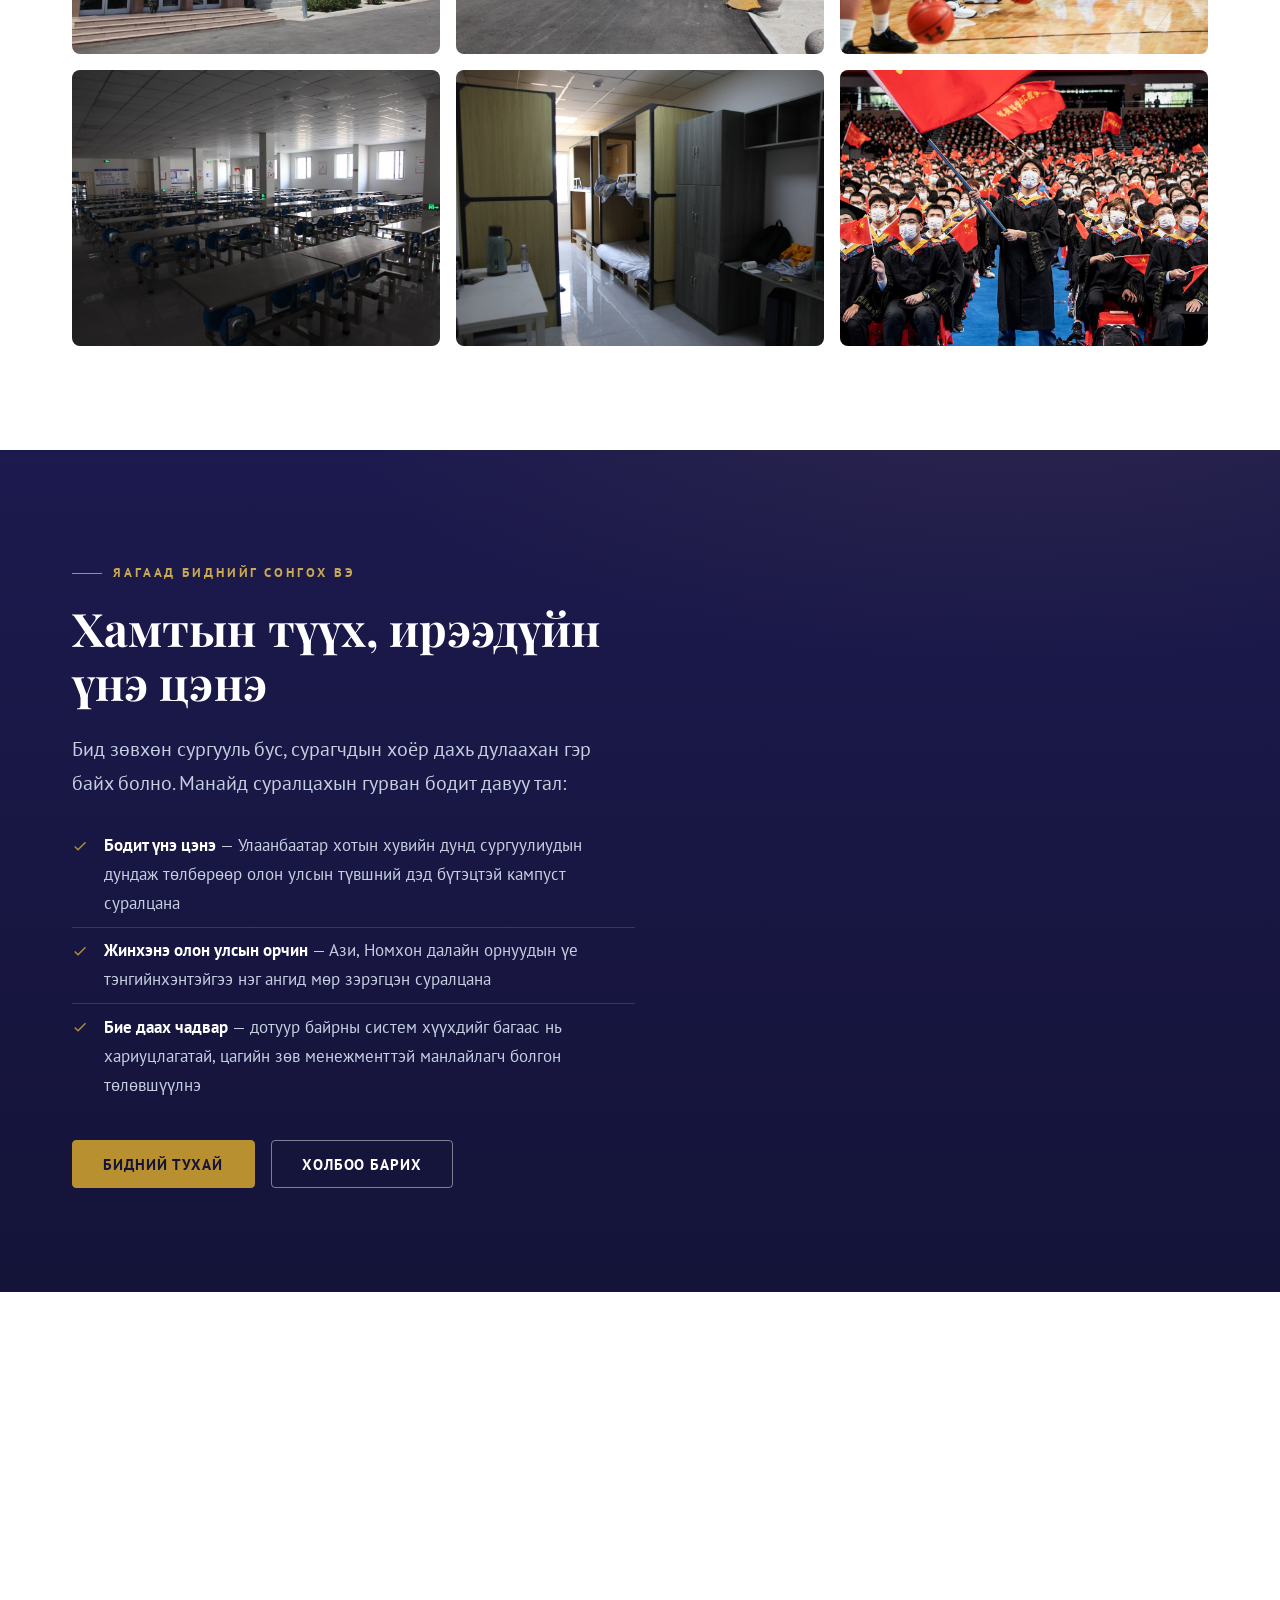
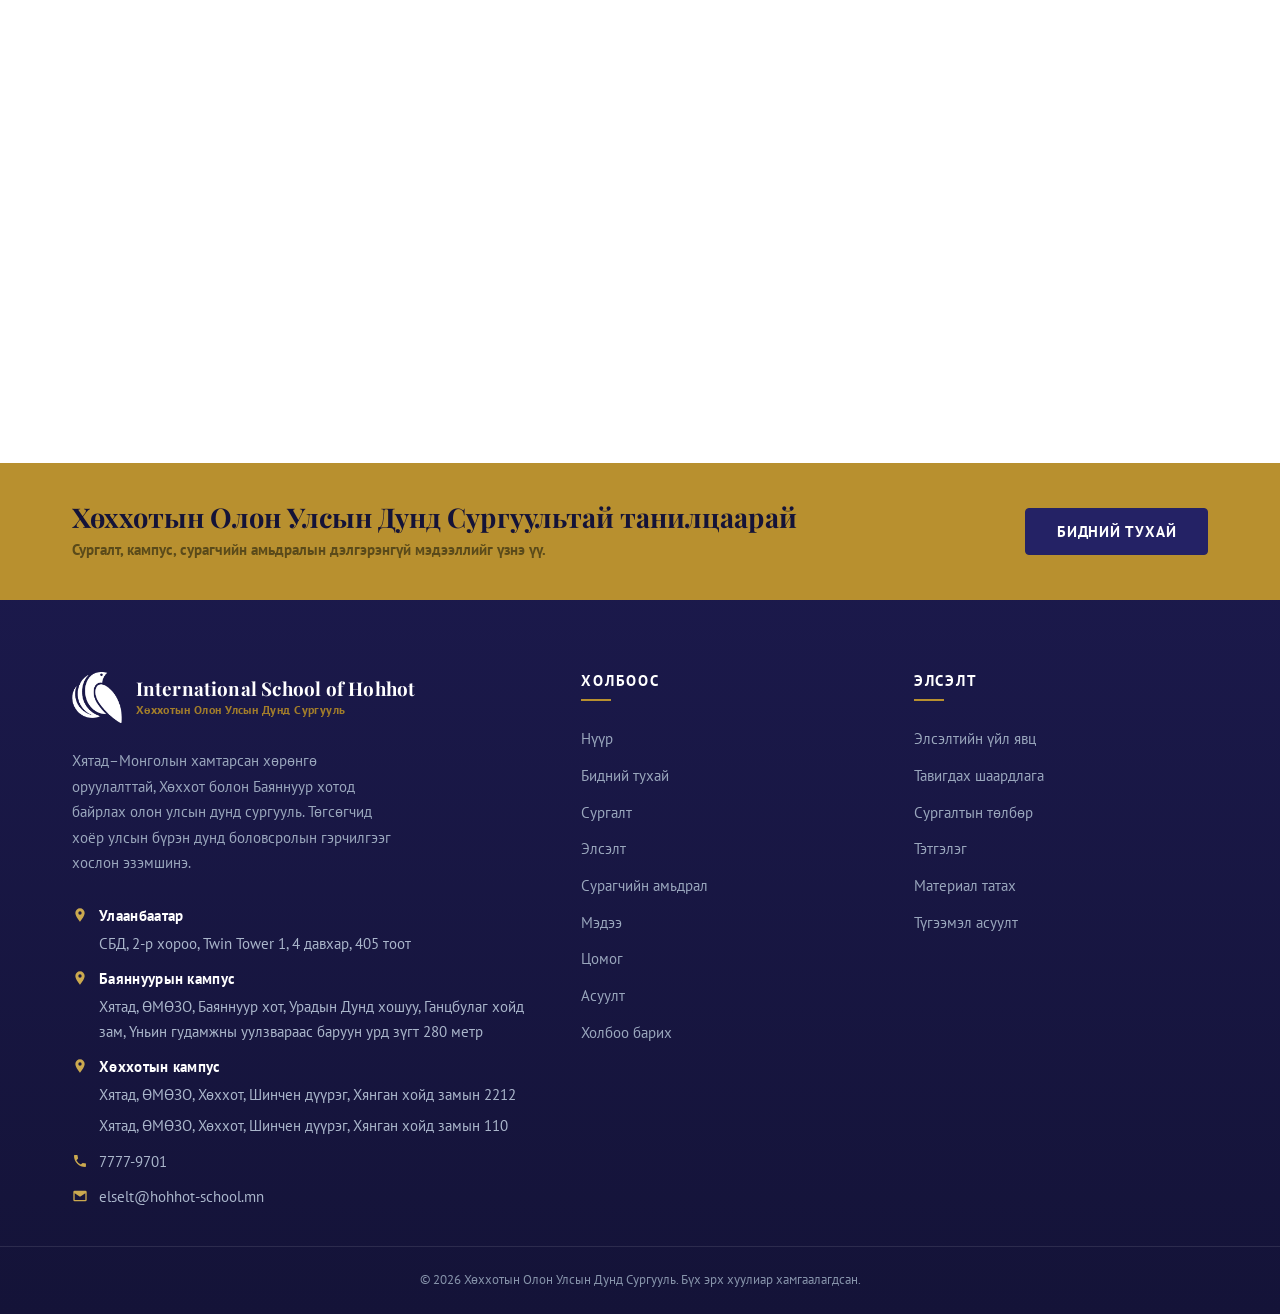
==== commit b01fc8d8: "Vseg tomoor bolgoson" ====
--- a/index.html
+++ b/index.html
@@ -77,10 +77,6 @@
         <img class="hero__scene" src="images/hero/hero-05.jpg" alt="" loading="lazy" width="1280" height="853">
         <img class="hero__scene" src="images/hero/hero-06.jpg" alt="" loading="lazy" width="1280" height="853">
         <img class="hero__scene" src="images/hero/hero-07.jpg" alt="" loading="lazy" width="1280" height="853">
-        <img class="hero__scene" src="images/hero/hero-08.jpg" alt="" loading="lazy" width="1280" height="853">
-        <img class="hero__scene" src="images/hero/hero-09.jpg" alt="" loading="lazy" width="1280" height="853">
-        <img class="hero__scene" src="images/hero/hero-10.jpg" alt="" loading="lazy" width="1280" height="853">
-        <img class="hero__scene" src="images/hero/hero-11.jpg" alt="" loading="lazy" width="1280" height="853">
         <img class="hero__scene" src="images/hero/hero-12.jpg" alt="" loading="lazy" width="1280" height="853">
         <img class="hero__scene" src="images/hero/hero-13.jpg" alt="" loading="lazy" width="1280" height="853">
         <img class="hero__scene" src="images/hero/hero-14.jpg" alt="" loading="lazy" width="1280" height="853">
@@ -155,7 +151,7 @@
             </article>
 
             <!-- Слайд 3 -->
-            <article class="leaders__slide" role="group" aria-roledescription="слайд" aria-label="3 / 3 — Ц. Оюунчимэг">
+            <!-- <article class="leaders__slide" role="group" aria-roledescription="слайд" aria-label="3 / 3 — Ц. Оюунчимэг">
               <div class="leaders__text">
                 <div class="quote-block">
                   <div class="quote-block__mark">“</div>
@@ -166,7 +162,7 @@
               <div class="leaders__media">
                 <div class="portrait"><img src="images/leader-3.svg" alt="Ц. Оюунчимэг, хүмүүжлийн албаны эрхлэгчийн хөрөг зураг" width="720" height="820" loading="lazy"></div>
               </div>
-            </article>
+            </article> -->
           </div>
 
           <div class="leaders__controls">
--- a/css/style.css
+++ b/css/style.css
@@ -391,9 +391,9 @@
 .brand__sub {
   display: block;
   margin-top: .3rem;
-  font-size: .62rem;
-  letter-spacing: .16em;
-  text-transform: uppercase;
+  font-size: .72rem;
+  letter-spacing: .04em;
+  text-transform: none;
   color: var(--gold-600);
   font-weight: 700;
 }
--- a/css/responsive.css
+++ b/css/responsive.css
@@ -147,12 +147,12 @@
 
 @media (max-width: 380px) {
   .brand { gap: .55rem; }
-  .brand__sub { font-size: .52rem; letter-spacing: .06em; }
+  .brand__sub { font-size: .6rem; letter-spacing: .02em; }
   .brand__crest { width: 38px; height: auto; }
 }
 
 @media (max-width: 330px) {
-  .brand__sub { font-size: .46rem; }
+  .brand__sub { font-size: .54rem; }
   .brand__crest { width: 34px; height: auto; }
 }
 
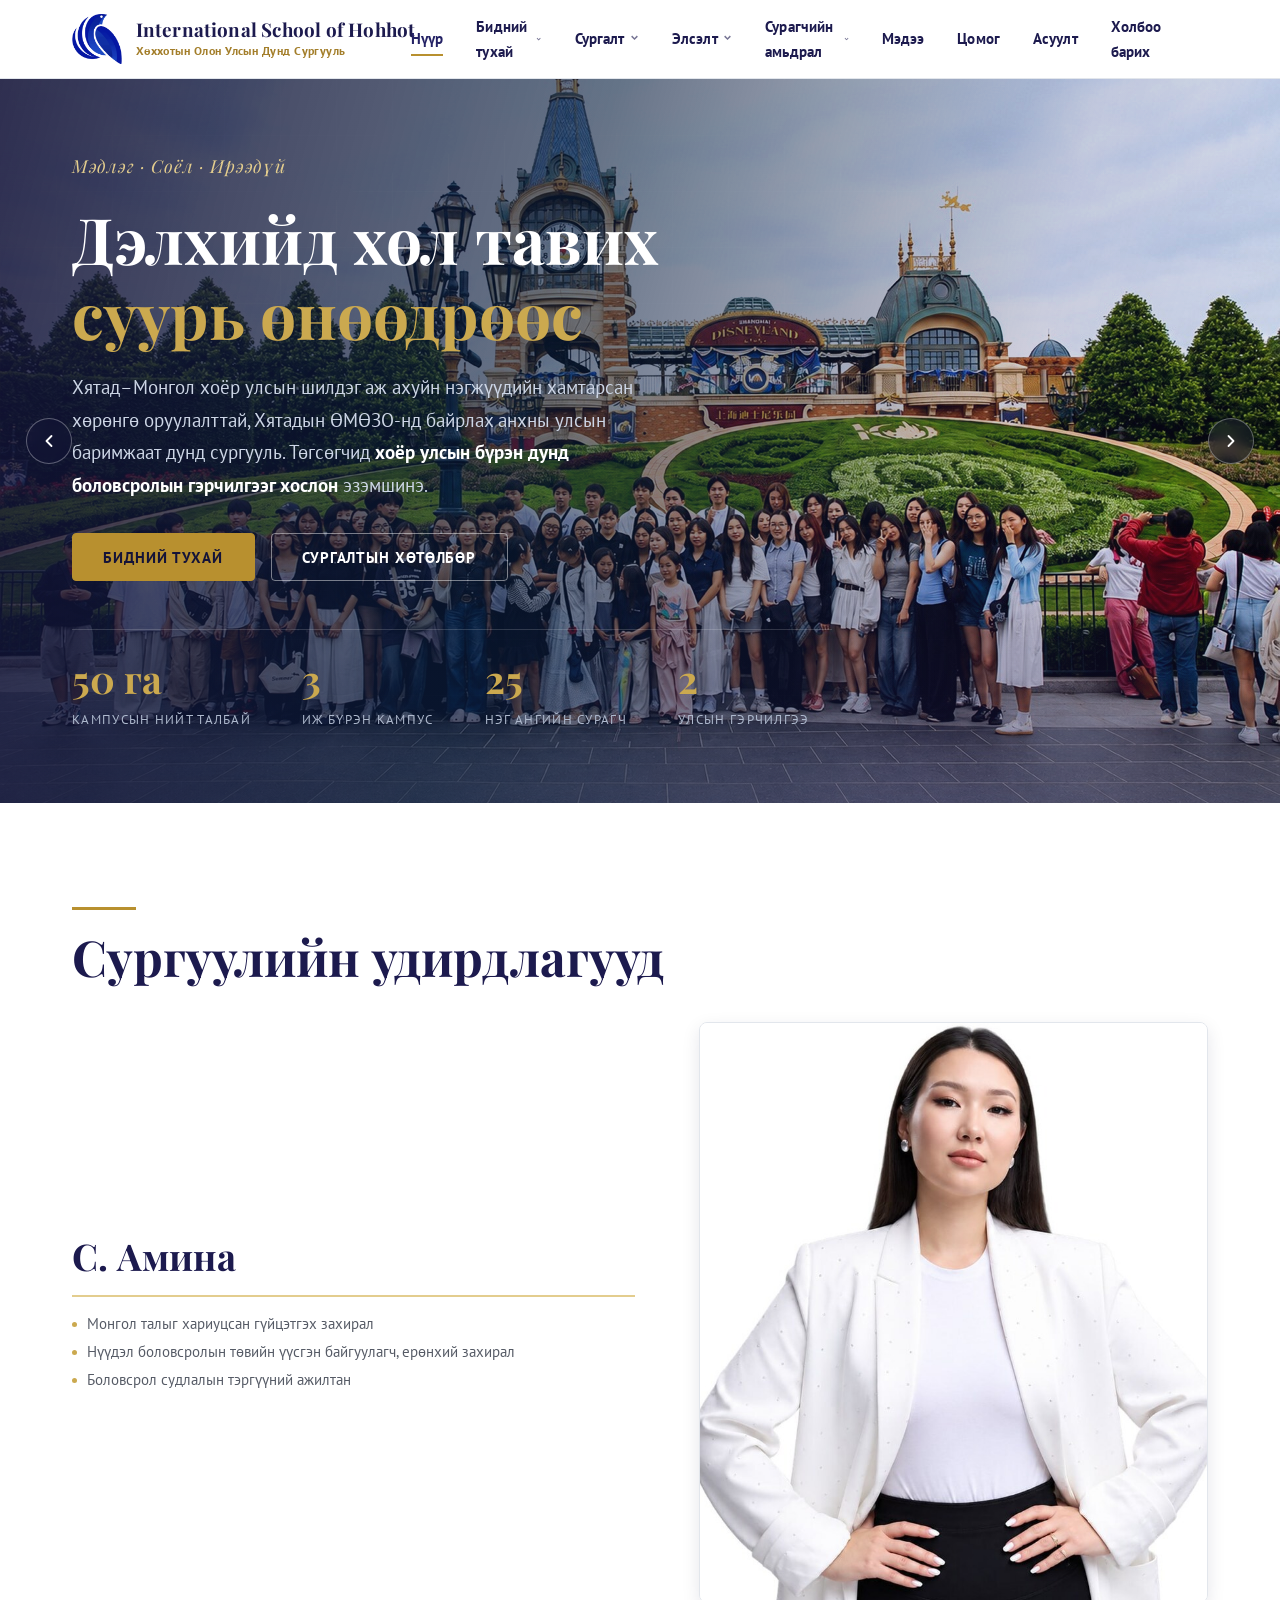
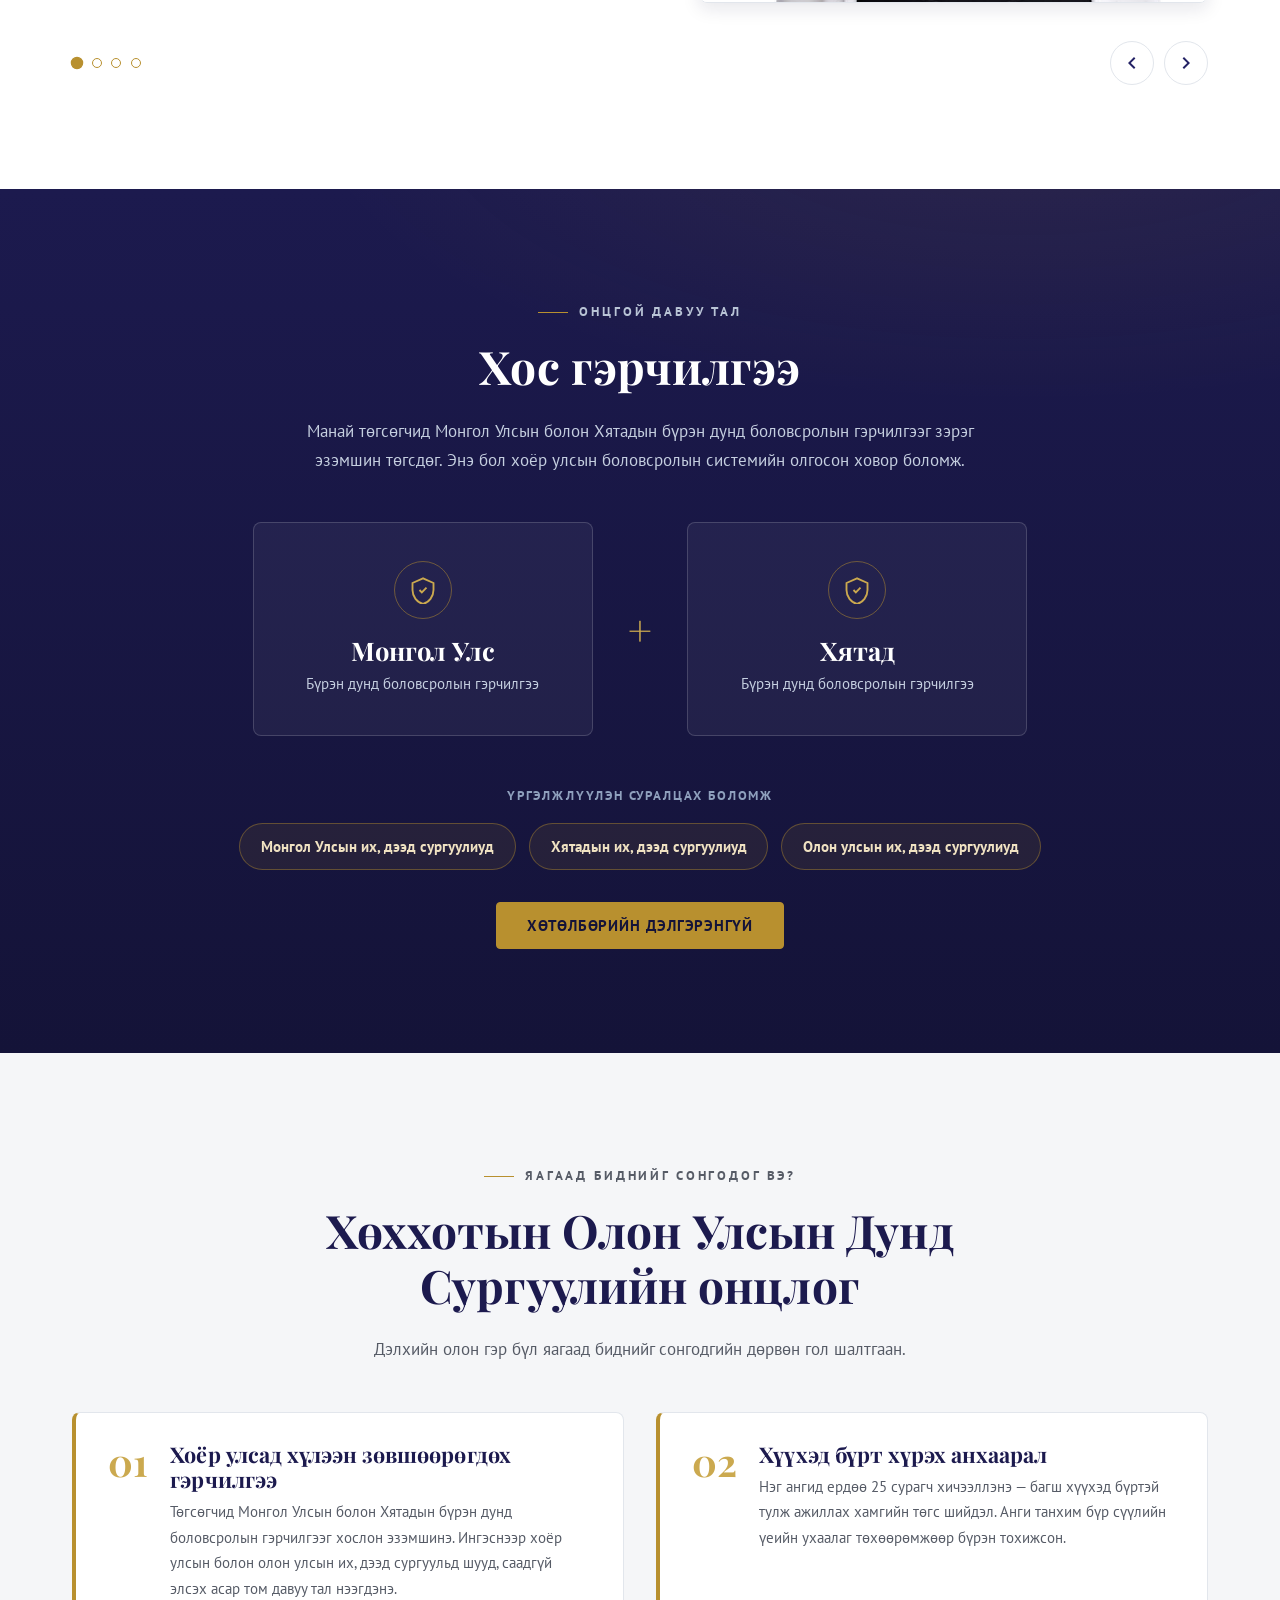
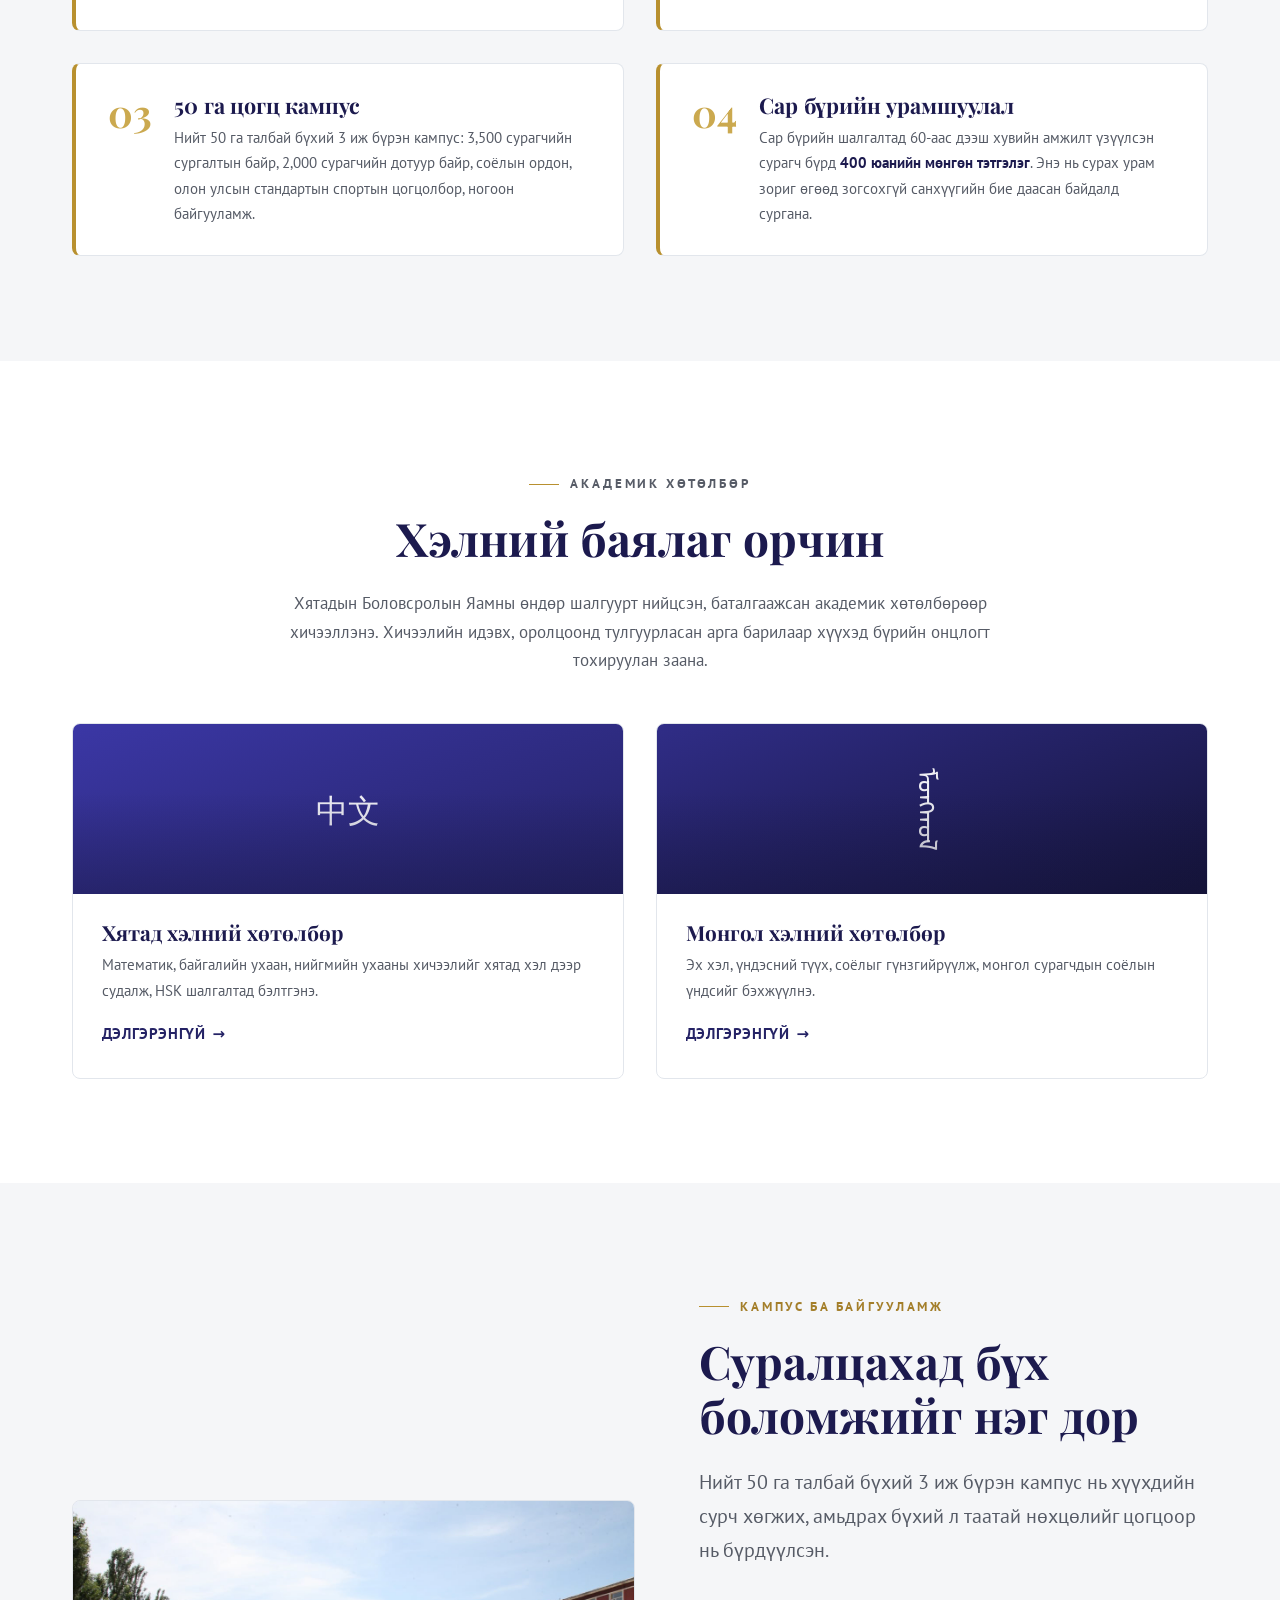
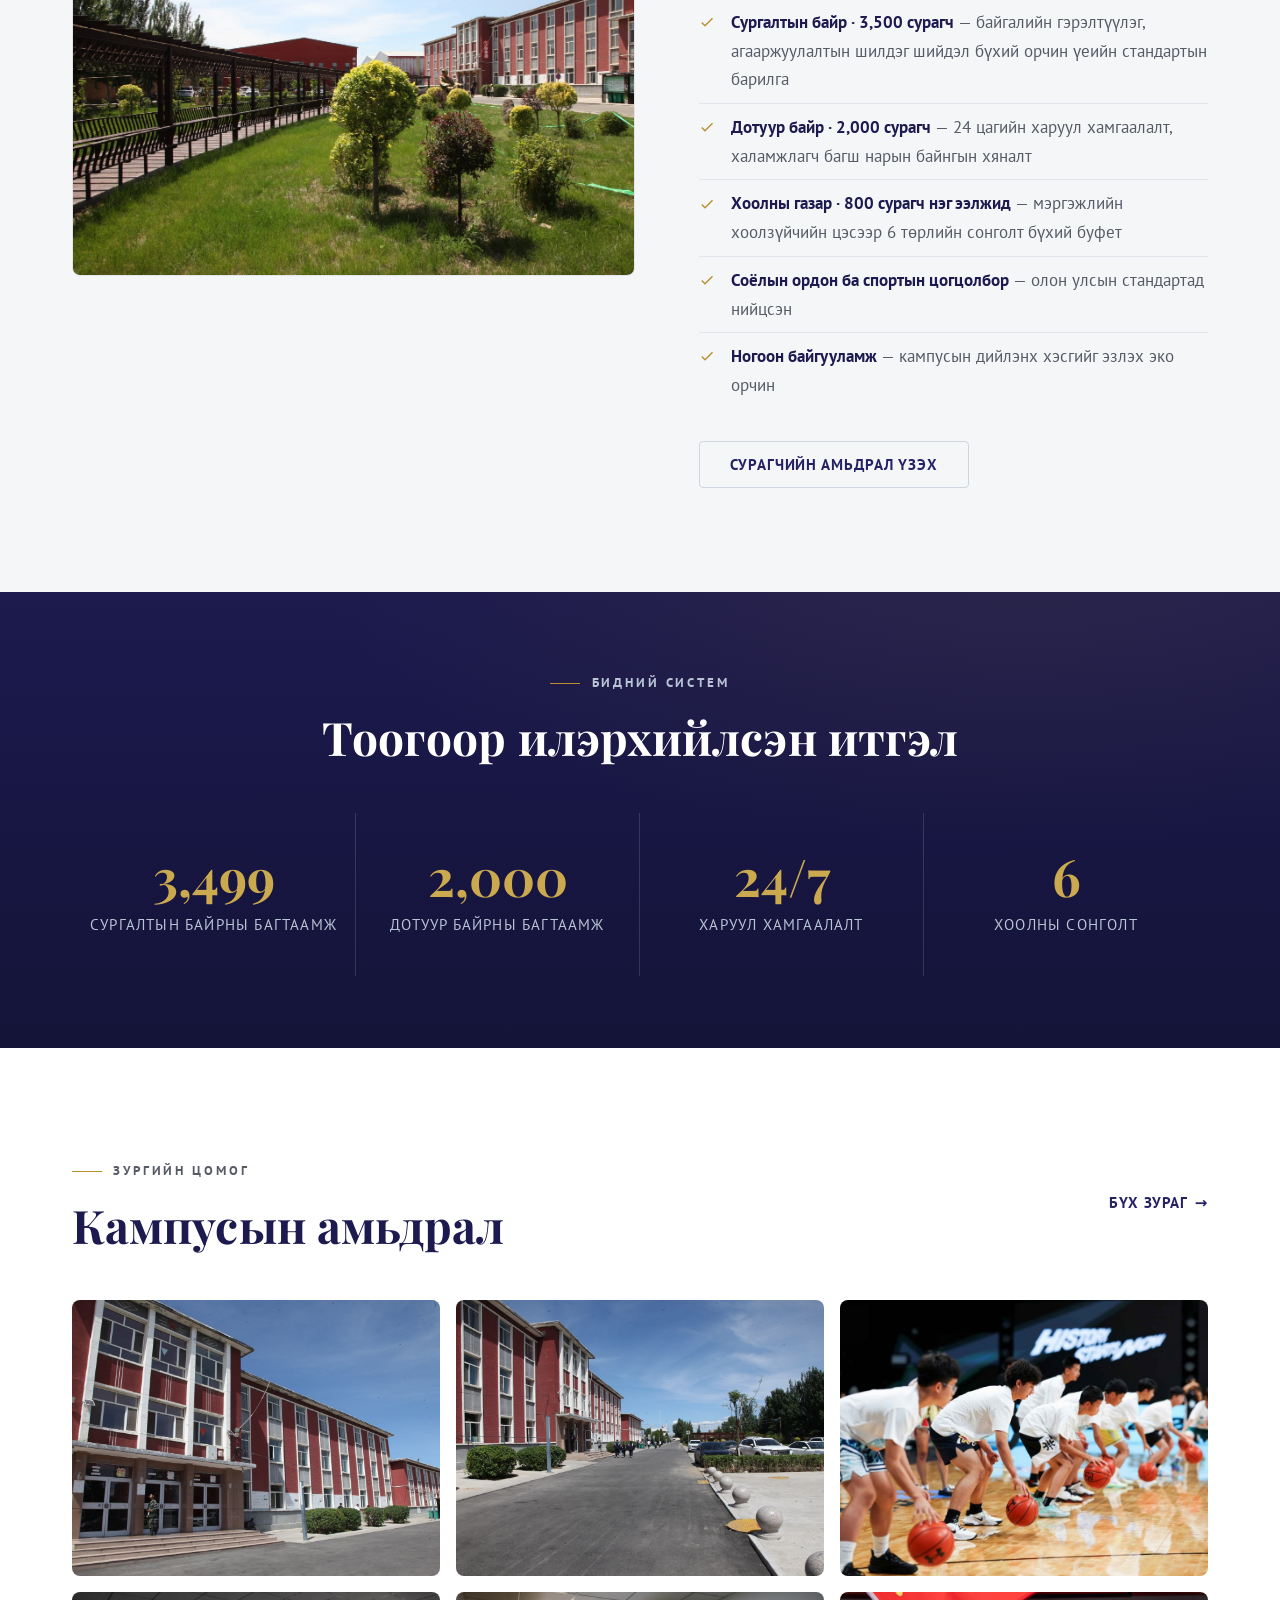
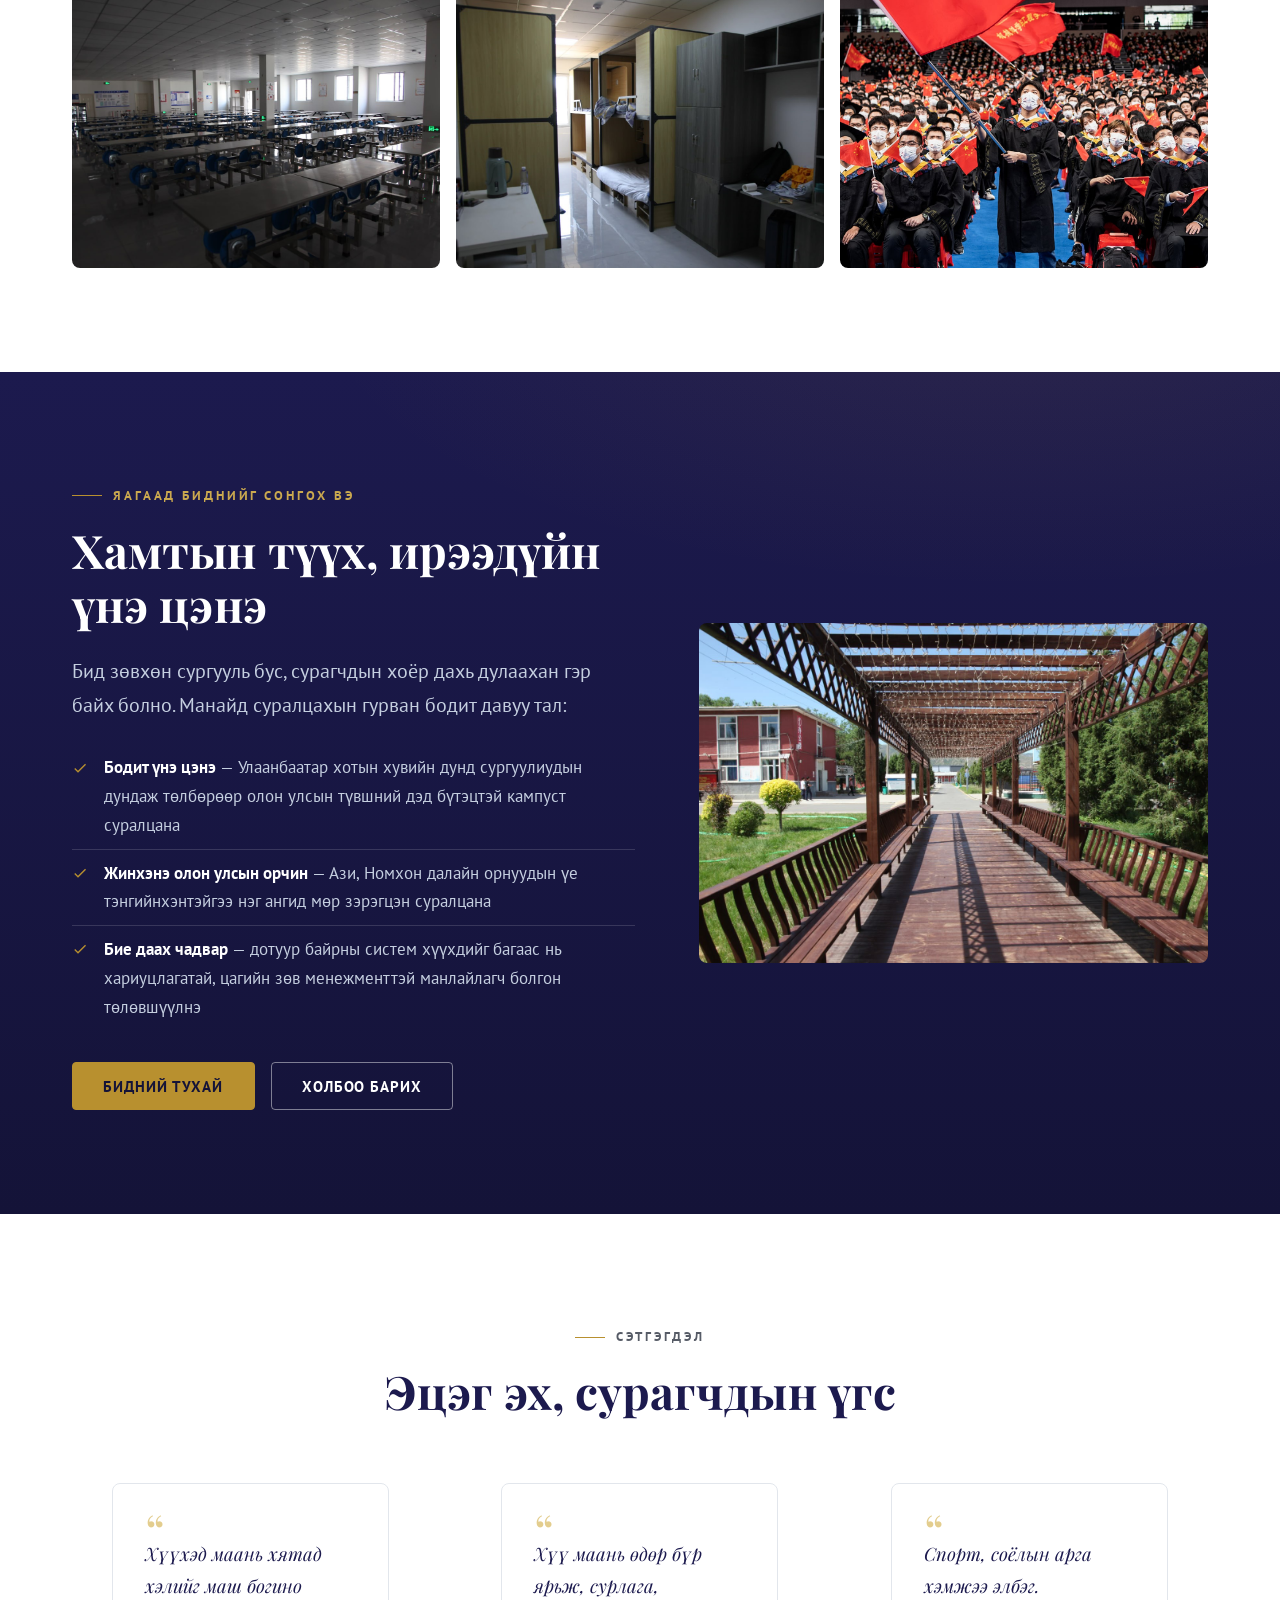
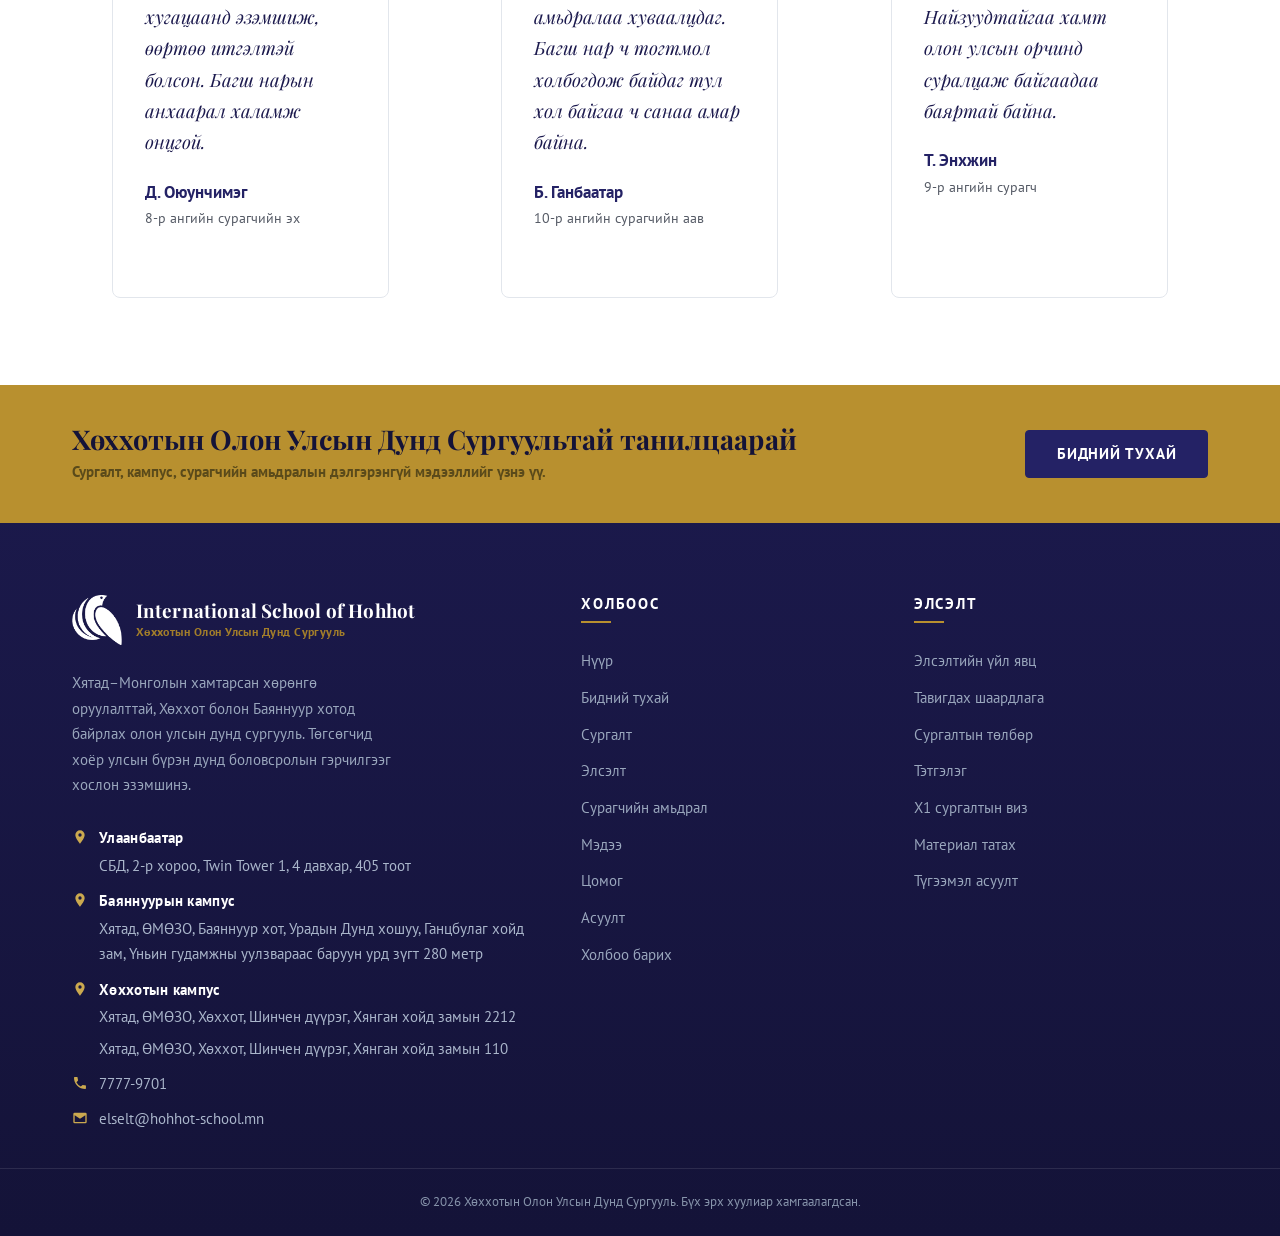
==== commit 84ac3130: "Сургуулийн удирдлагууд зассан" ====
--- a/index.html
+++ b/index.html
@@ -112,70 +112,99 @@
       </div>
     </section>
 
-    <!-- ============ ЗАХИРЛЫН МЭНДЧИЛГЭЭ ============ -->
-    <section class="section">
-      <div class="container">
-        <div class="leaders" id="leaders" data-autoplay="7000">
-          <div class="reveal-left">
-            <p class="eyebrow">Захирлын мэндчилгээ</p>
-            <h2>Хүүхэд бүрийн авьяасыг нээх орчинг бид бүрдүүлдэг</h2>
+    <!-- ============ СУРГУУЛИЙН УДИРДЛАГУУД ============ -->
+    <section class="section" id="leadership">
+      <div class="container">
+        <div class="leaders" id="leaders" data-autoplay="4000">
+          <div class="reveal-left leaders__head">
+            <hr class="rule-gold">
+            <h2 class="leaders__title">Сургуулийн удирдлагууд</h2>
           </div>
 
           <div class="leaders__viewport" aria-live="polite">
             <!-- Слайд 1 -->
-            <article class="leaders__slide is-active" role="group" aria-roledescription="слайд" aria-label="1 / 3 — С. Амина">
+            <article class="leaders__slide is-active" role="group" aria-roledescription="слайд" aria-label="1 / 4 — С. Амина">
               <div class="leaders__text">
-                <div class="quote-block">
-                  <div class="quote-block__mark">“</div>
-                  <blockquote>Дунд болон ахлах сургуулийн он жилүүд бол хүүхдийн хэлний суурь тавигдаж, бие даах чадвар төлөвшдөг хамгийн чухал үе. Бид сурагч бүрд халамжтай, аюулгүй орчинд дэлхийд өрсөлдөх боловсрол олгохоор зорьж байна.</blockquote>
-                  <div class="sig">С. Амина<small>Монгол Талыг Хариуцсан Захирал</small></div>
+                <div class="leader-intro">
+                  <h3 class="leader-name">С. Амина</h3>
+                  <ul class="leader-roles leader-roles--lg">
+                    <li>Монгол талыг хариуцсан гүйцэтгэх захирал</li>
+                    <li>Нүүдэл боловсролын төвийн үүсгэн байгуулагч, ерөнхий захирал</li>
+                    <li>Боловсрол судлалын тэргүүний ажилтан</li>
+                  </ul>
                 </div>
               </div>
               <div class="leaders__media">
-                <div class="portrait"><img src="images/leader-amina.jpg" alt="С. Амина, Монгол Талыг Хариуцсан Захирлын хөрөг зураг" width="772" height="880" loading="lazy"></div>
+                <div class="portrait"><img src="images/leader-amina.jpg" alt="С. Аминагийн хөрөг зураг" width="772" height="880" loading="lazy"></div>
               </div>
             </article>
 
             <!-- Слайд 2 -->
-            <article class="leaders__slide" role="group" aria-roledescription="слайд" aria-label="2 / 3 — Хан Вэй Гуо">
+            <article class="leaders__slide" role="group" aria-roledescription="слайд" aria-label="2 / 4 — Хан Вэй Гуо">
               <div class="leaders__text">
-                <div class="quote-block">
-                  <div class="quote-block__mark">“</div>
-                  <blockquote>Манай сургалтын хөтөлбөр хятад, монгол, англи гурван хэлний давуу талыг хослуулсан. Сурагч бүр өөрийн хурдаар ахиж, олон улсын шалгуурт нийцсэн мэдлэгтэй төгсдөг байхыг бид зорилго болгодог.</blockquote>
-                  <div class="sig">Хан Вэй Гуо<small>Сургуулийн Ерөнхийлөгч</small></div>
+                <div class="leader-intro">
+                  <h3 class="leader-name">Хан Вэй Гуо</h3>
+                  <ul class="leader-roles leader-roles--lg">
+                    <li>Бизнесийн удирдлагын бакалавр</li>
+                    <li>Боловсрол судлалын магистр</li>
+                    <li>Боловсрол судлалын доктор</li>
+                    <li>Бээжингийн консулын гишүүн</li>
+                  </ul>
                 </div>
               </div>
               <div class="leaders__media">
-                <div class="portrait"><img src="images/leader-hanweiguo.jpg" alt="Хан Вэй Гуо, Сургуулийн Ерөнхийлөгчийн хөрөг зураг" width="772" height="880" loading="lazy"></div>
+                <div class="portrait"><img src="images/leader-hanweiguo.jpg" alt="Хан Вэй Гуогийн хөрөг зураг" width="772" height="880" loading="lazy"></div>
               </div>
             </article>
 
             <!-- Слайд 3 -->
-            <!-- <article class="leaders__slide" role="group" aria-roledescription="слайд" aria-label="3 / 3 — Ц. Оюунчимэг">
+            <article class="leaders__slide" role="group" aria-roledescription="слайд" aria-label="3 / 4 — А. Имужинбуд">
               <div class="leaders__text">
-                <div class="quote-block">
-                  <div class="quote-block__mark">“</div>
-                  <blockquote>Сурагчийн амьдрал бол зөвхөн хичээл биш. Клуб, спорт, урлагийн үйл ажиллагаагаар дамжуулан хүүхэд өөрийгөө нээж, бусадтай хамтран ажиллах чадвараа хөгжүүлдэг. Бид тэр орчинг өдөр бүр бүрдүүлж байна.</blockquote>
-                  <div class="sig">Ц. Оюунчимэг<small>Хүмүүжлийн албаны эрхлэгч</small></div>
+                <div class="leader-intro">
+                  <h3 class="leader-name">А. Имужинбуд</h3>
+                  <ul class="leader-roles leader-roles--lg">
+                    <li>Хөххотын сургуулийн хариуцсан захирал</li>
+                    <li>Хятад хэл, хэл шинжлэх</li>
+                    <li>Нүүдэл боловсролын төвийн ахлах менежер</li>
+                  </ul>
                 </div>
               </div>
               <div class="leaders__media">
-                <div class="portrait"><img src="images/leader-3.svg" alt="Ц. Оюунчимэг, хүмүүжлийн албаны эрхлэгчийн хөрөг зураг" width="720" height="820" loading="lazy"></div>
-              </div>
-            </article> -->
+                <div class="portrait"><img src="images/leader-imujinbud.jpg" alt="А. Имужинбудын хөрөг зураг" width="772" height="880" loading="lazy"></div>
+              </div>
+            </article>
+
+            <!-- Слайд 4 -->
+            <article class="leaders__slide" role="group" aria-roledescription="слайд" aria-label="4 / 4 — Сумбэр">
+              <div class="leaders__text">
+                <div class="leader-intro">
+                  <h3 class="leader-name">Сумбэр <span class="leader-card__latin">(Sunburi)</span></h3>
+                  <ul class="leader-roles leader-roles--lg">
+                    <li>Сургалтын ахлах менежер</li>
+                    <li>Боловсрол судлалын бакалавр</li>
+                    <li>БНХАУ-ын заах арга зүйч</li>
+                    <li>Боловсролын яамны зөвлөх гишүүн</li>
+                  </ul>
+                </div>
+              </div>
+              <div class="leaders__media">
+                <div class="portrait"><img src="images/leader-sumber.jpg" alt="Сумбэрийн хөрөг зураг" width="772" height="880" loading="lazy"></div>
+              </div>
+            </article>
           </div>
 
           <div class="leaders__controls">
-            <div class="leaders__dots" role="tablist" aria-label="Мэндчилгээ сонгох">
-              <button type="button" class="leaders__dot is-active" role="tab" aria-selected="true" aria-label="1 дэх мэндчилгээ"></button>
-              <button type="button" class="leaders__dot" role="tab" aria-selected="false" aria-label="2 дахь мэндчилгээ"></button>
-              <button type="button" class="leaders__dot" role="tab" aria-selected="false" aria-label="3 дахь мэндчилгээ"></button>
+            <div class="leaders__dots" role="tablist" aria-label="Удирдлага сонгох">
+              <button type="button" class="leaders__dot is-active" role="tab" aria-selected="true" aria-label="1 дэх удирдлага"></button>
+              <button type="button" class="leaders__dot" role="tab" aria-selected="false" aria-label="2 дахь удирдлага"></button>
+              <button type="button" class="leaders__dot" role="tab" aria-selected="false" aria-label="3 дахь удирдлага"></button>
+              <button type="button" class="leaders__dot" role="tab" aria-selected="false" aria-label="4 дэх удирдлага"></button>
             </div>
             <div class="leaders__arrows">
-              <button type="button" class="leaders__arrow" data-dir="prev" aria-label="Өмнөх мэндчилгээ">
+              <button type="button" class="leaders__arrow" data-dir="prev" aria-label="Өмнөх удирдлага">
                 <svg viewBox="0 0 24 24" aria-hidden="true"><path fill="currentColor" d="M15.4 7.4 14 6l-6 6 6 6 1.4-1.4-4.6-4.6z"/></svg>
               </button>
-              <button type="button" class="leaders__arrow" data-dir="next" aria-label="Дараах мэндчилгээ">
+              <button type="button" class="leaders__arrow" data-dir="next" aria-label="Дараах удирдлага">
                 <svg viewBox="0 0 24 24" aria-hidden="true"><path fill="currentColor" d="M8.6 16.6 10 18l6-6-6-6-1.4 1.4 4.6 4.6z"/></svg>
               </button>
             </div>
--- a/css/style.css
+++ b/css/style.css
@@ -797,6 +797,39 @@
 .card h3 { font-size: 1.4rem; margin-bottom: .55rem; }
 .card p { color: var(--ink-soft); font-size: var(--fs-sm); }
 
+/* ----- Удирдлагын танилцуулга ------------------------------ */
+.leader-card { padding: 1.4rem; text-align: left; }
+.leader-card h3 { font-size: 1.2rem; margin-bottom: .7rem; color: var(--navy-800); }
+.leader-card__latin { font-weight: 400; color: var(--ink-faint); font-size: .85em; }
+.leader-name {
+  font-family: var(--font-serif);
+  font-size: clamp(1.6rem, 3vw, 2.3rem);
+  line-height: 1.2;
+  color: var(--navy-800);
+  margin-bottom: 1rem;
+  padding-bottom: 1rem;
+  border-bottom: 2px solid var(--gold-300);
+}
+.leader-roles--lg { gap: .6rem; }
+.leader-roles--lg li { font-size: clamp(.95rem, 1.3vw, 1.08rem); padding-left: 1.15rem; }
+.leader-roles--lg li::before { width: 6px; height: 6px; background: var(--gold-500); }
+.leader-roles { list-style: none; margin: 0; padding: 0; display: grid; gap: .4rem; }
+.leader-roles li {
+  position: relative;
+  padding-left: .95rem;
+  color: var(--ink-soft);
+  font-size: var(--fs-sm);
+  line-height: 1.45;
+}
+.leader-roles li::before {
+  content: "";
+  position: absolute;
+  left: 0; top: .6em;
+  width: 5px; height: 5px;
+  border-radius: 50%;
+  background: var(--gold-400);
+}
+
 /* Numbered pillar (the four "Яагаад биднийг" reasons) */
 .pillar {
   display: grid;
@@ -886,7 +919,15 @@
   box-shadow: var(--shadow-md);
 }
 
-/* Захирлын мэндчилгээ — карусель */
+/* Сургуулийн удирдлагууд — карусель */
+.leaders__head { margin-bottom: clamp(1.4rem, 3vw, 2.2rem); }
+.leaders__head .rule-gold { margin-bottom: 1.1rem; }
+.leaders__title {
+  font-size: clamp(2rem, 4.6vw, 3.1rem);
+  line-height: 1.14;
+  margin: 0;
+}
+
 .leaders__viewport {
   display: grid;
   margin-top: clamp(1.6rem, 3vw, 2.4rem);
@@ -1194,6 +1235,11 @@
 }
 .step h3 { font-size: 1.2rem; margin-bottom: .3rem; }
 .step p { margin: 0; color: var(--ink-soft); font-size: var(--fs-sm); }
+.step p + p { margin-top: .7rem; }
+.step__sub {
+  padding-left: .9rem;
+  border-left: 2px solid var(--gold-300);
+}
 
 /* ===== 15. GALLERY ======================================= */
 .gallery-filter {
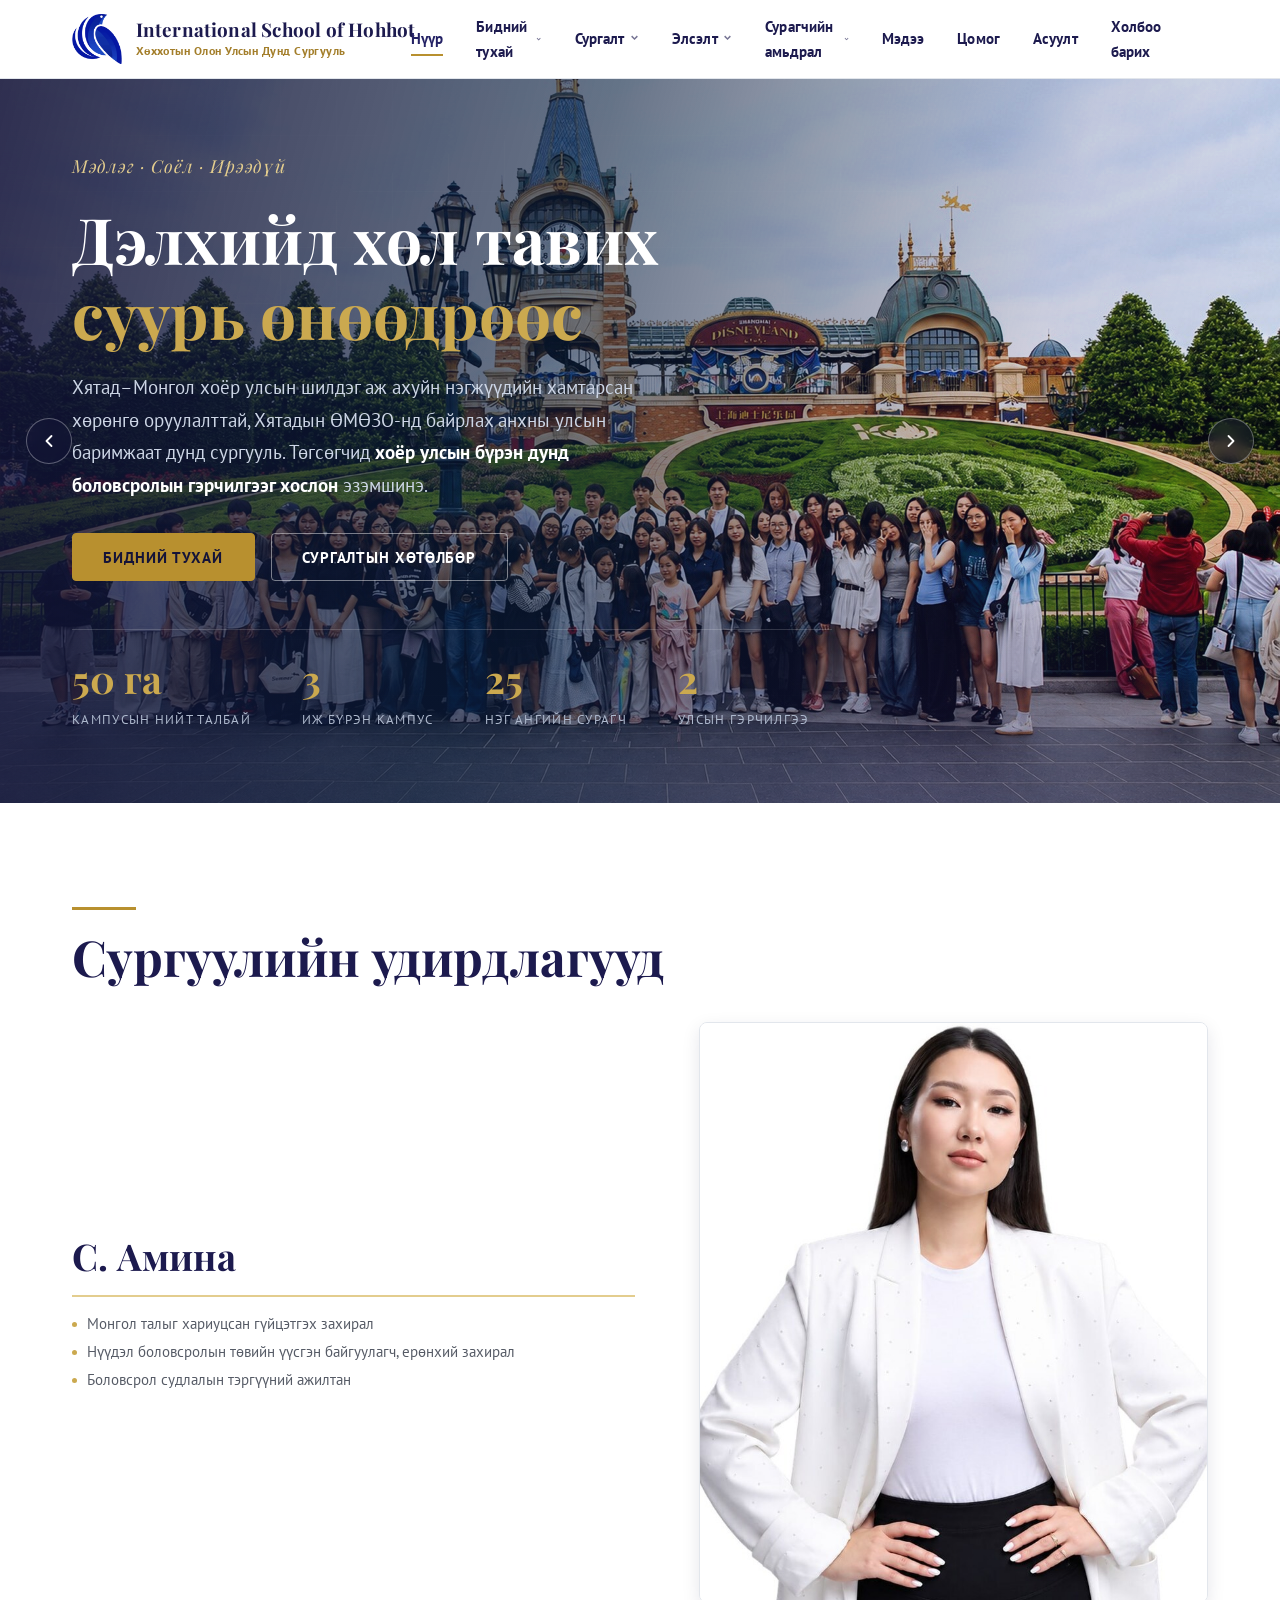
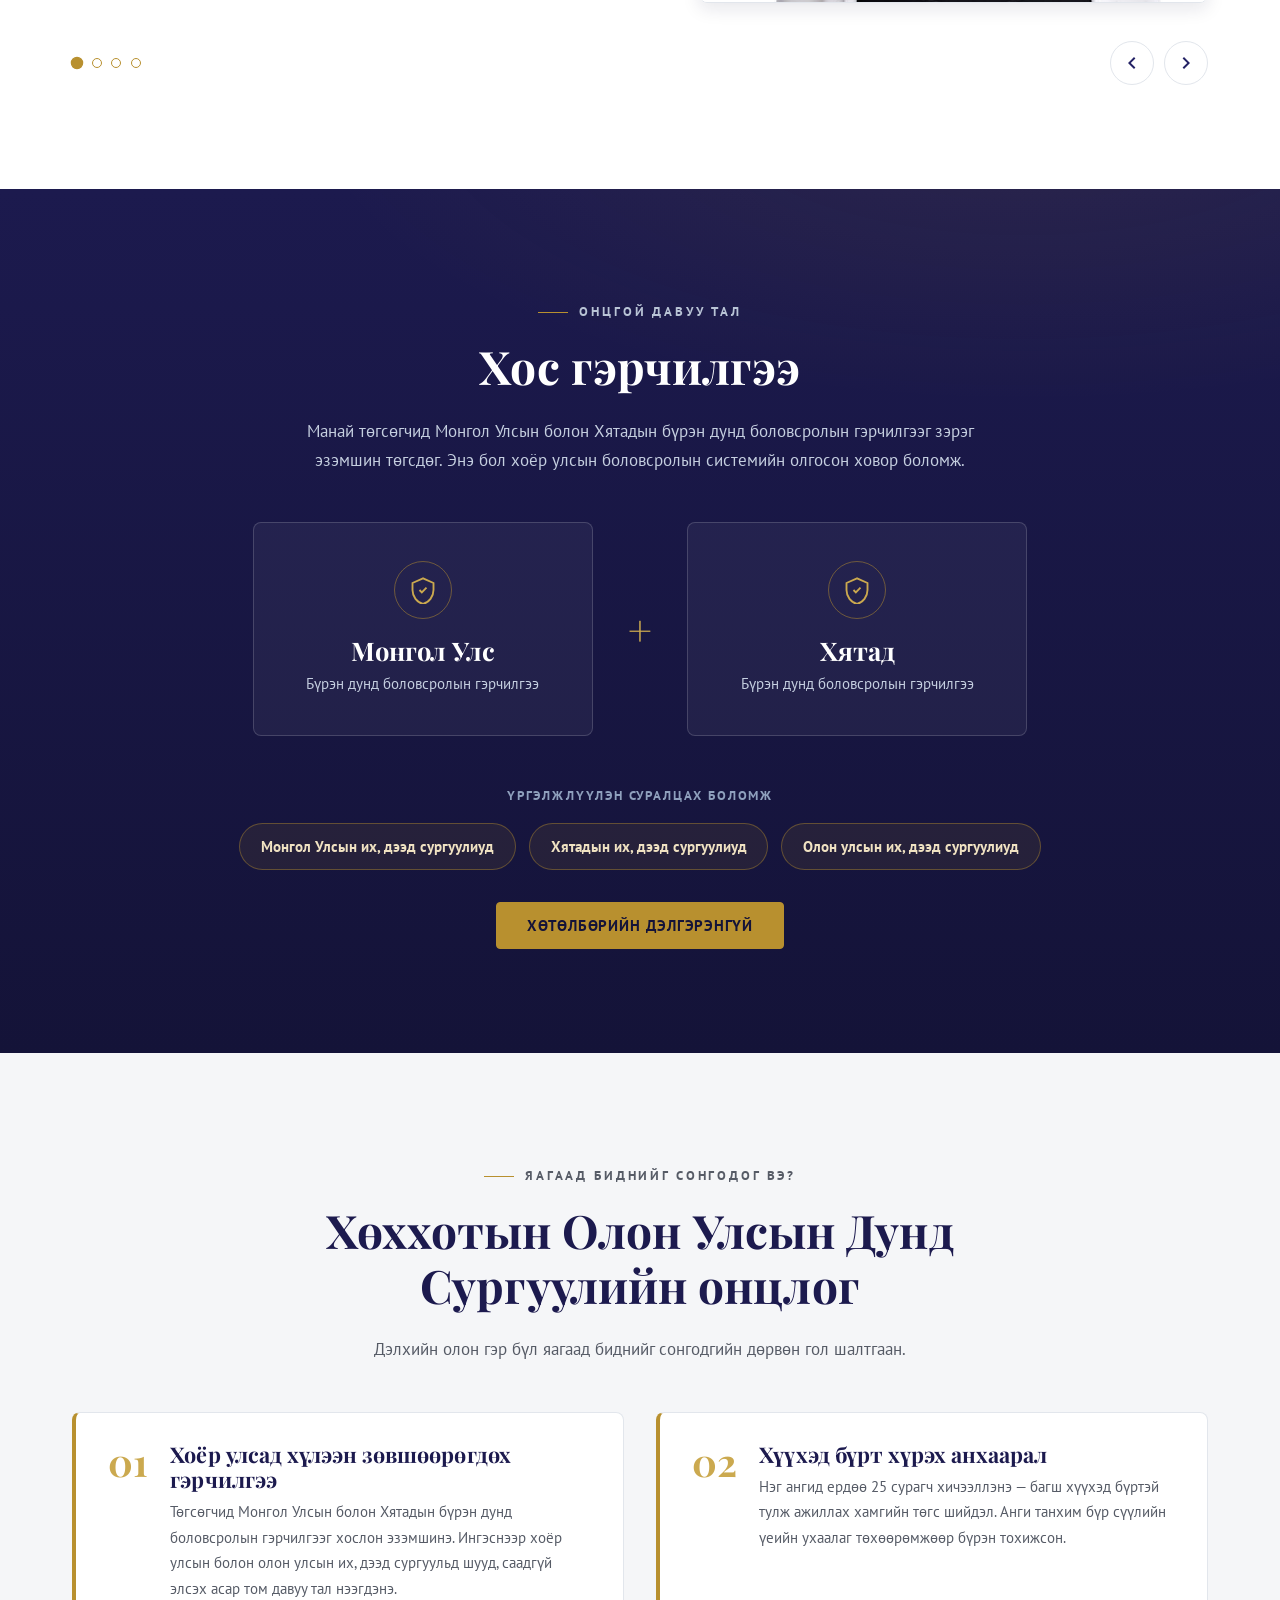
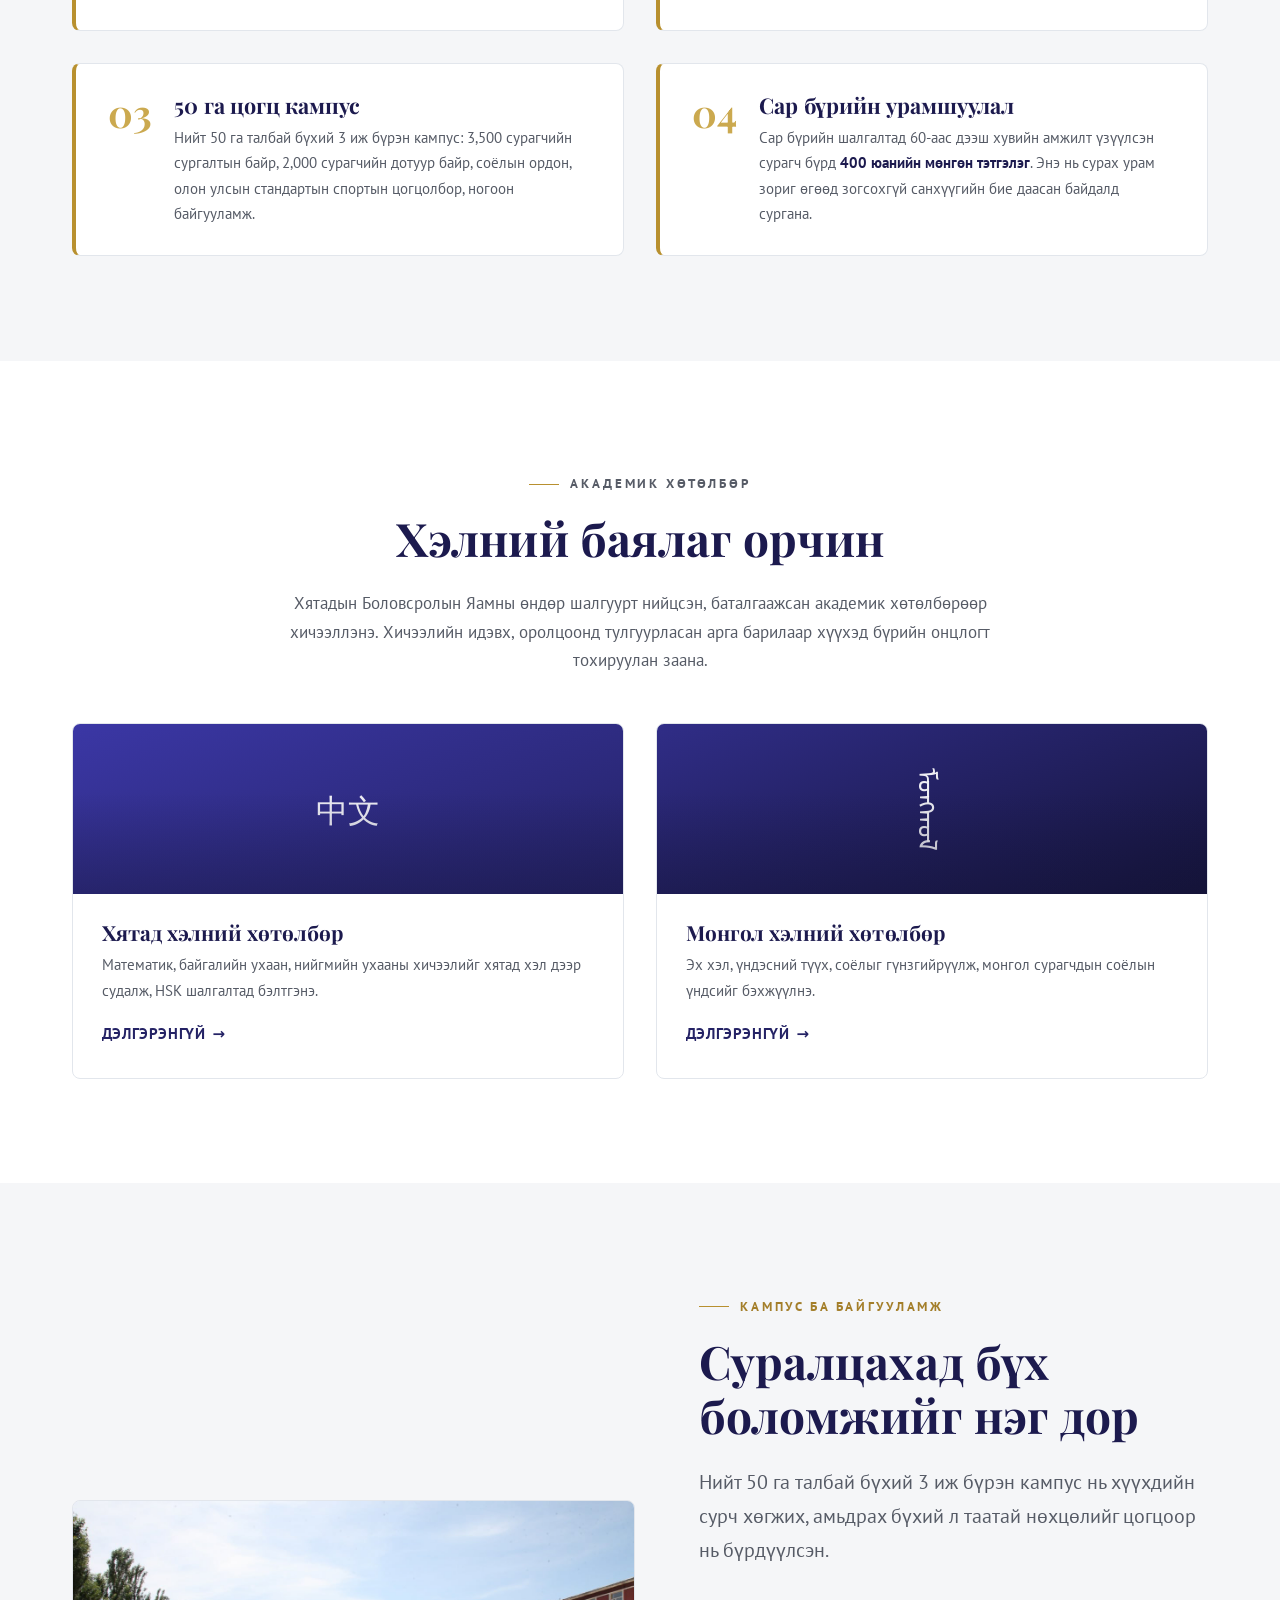
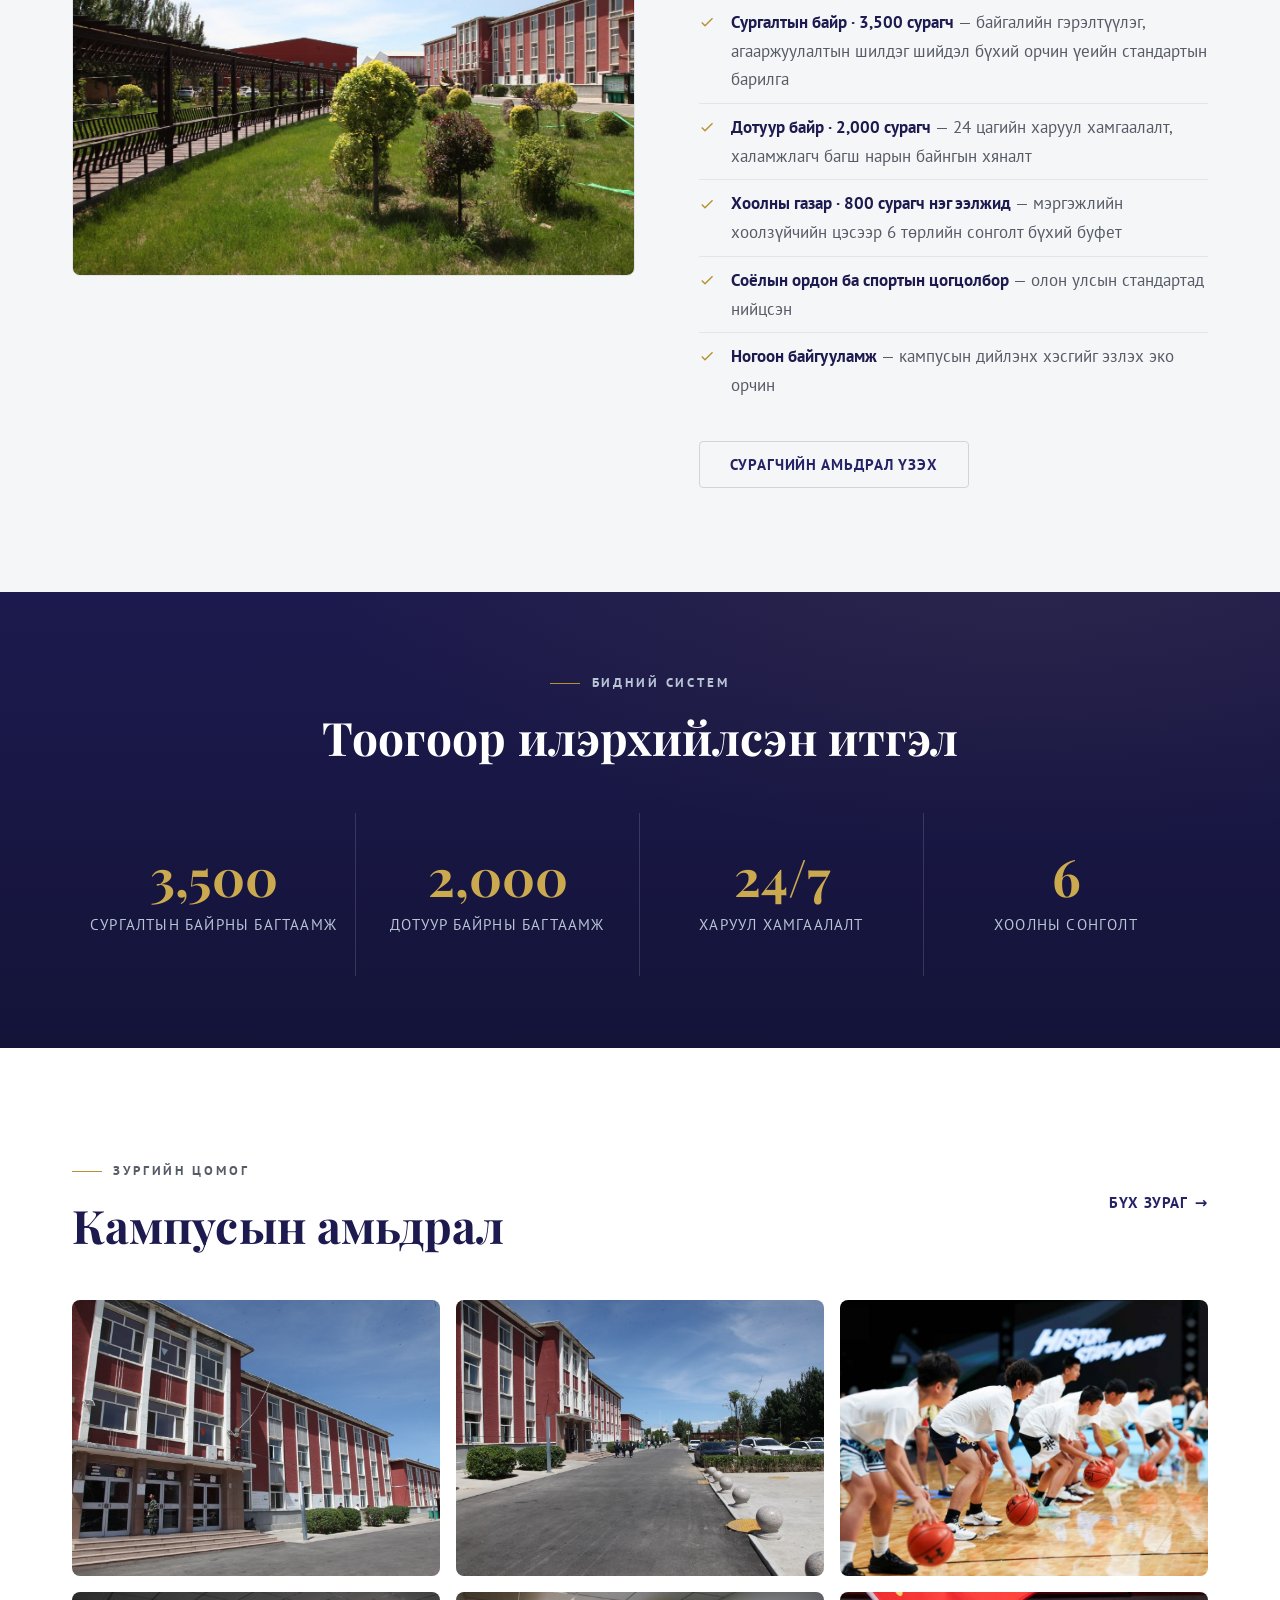
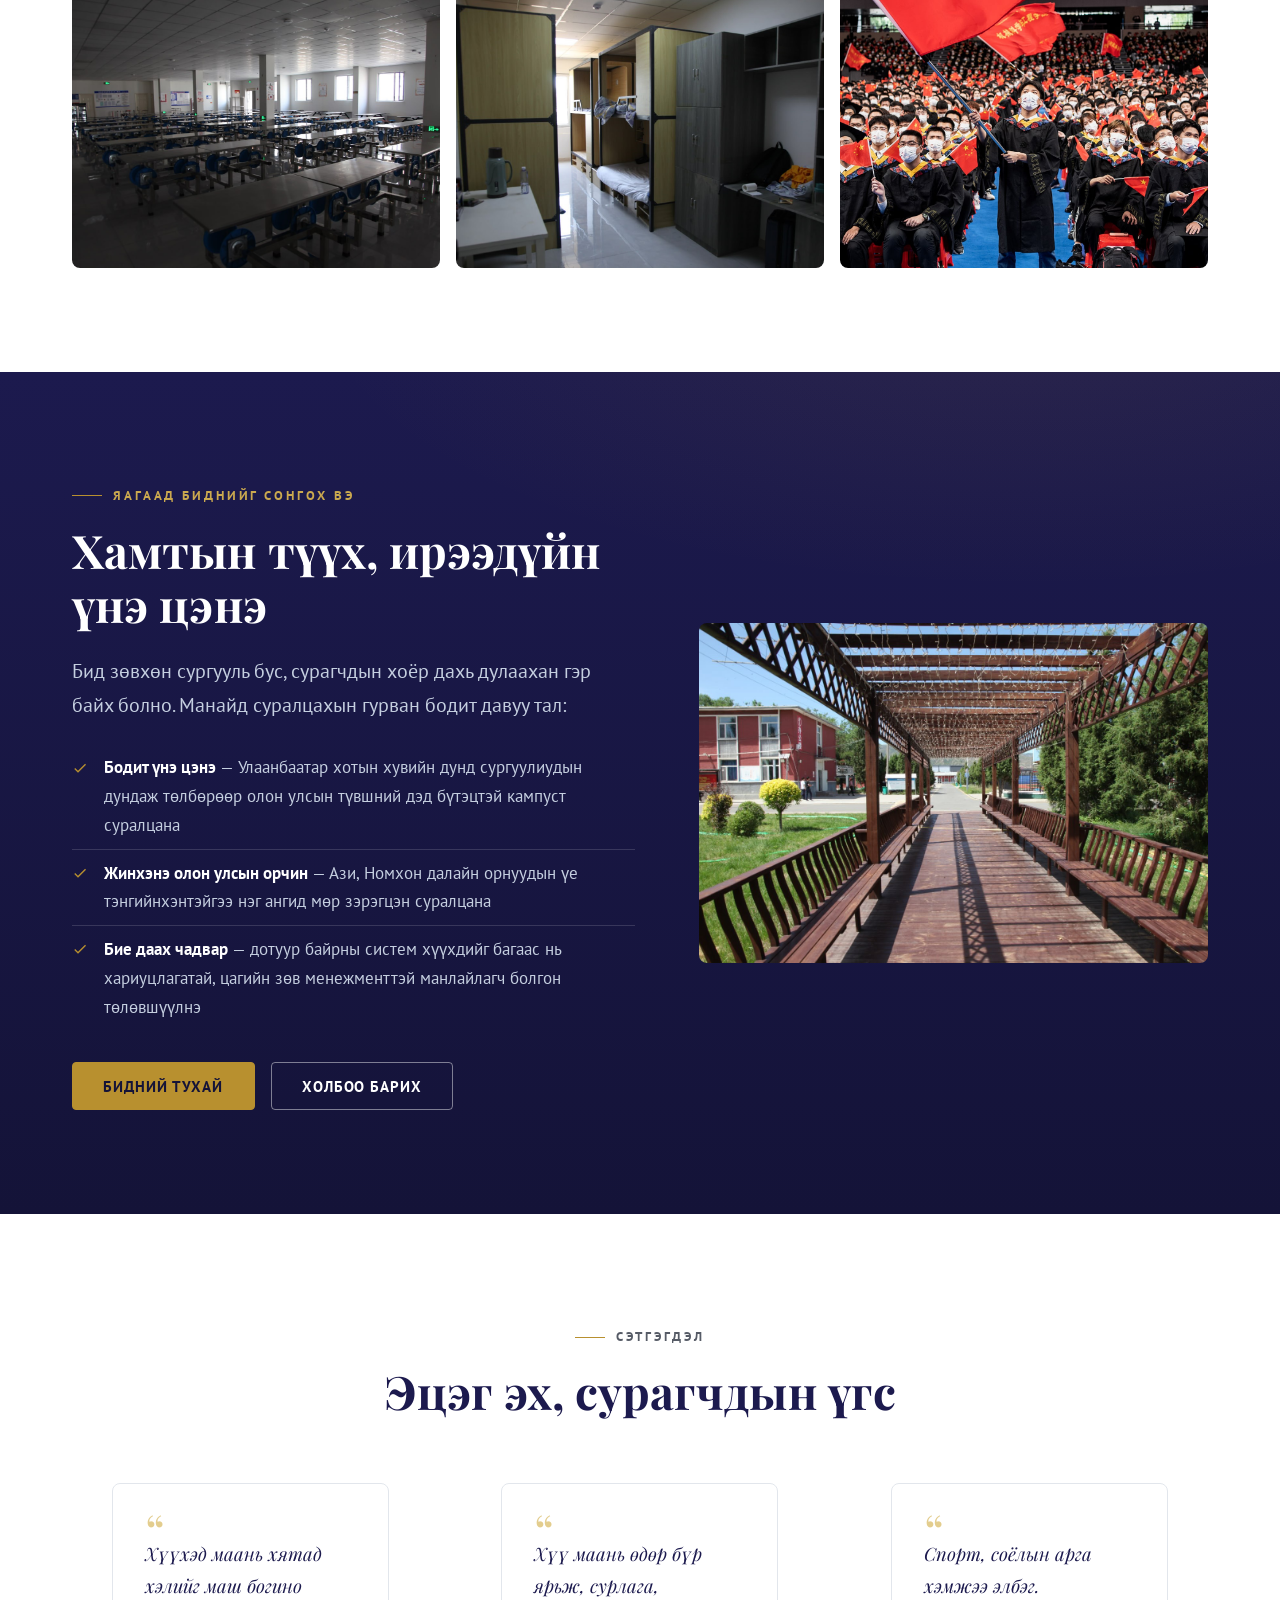
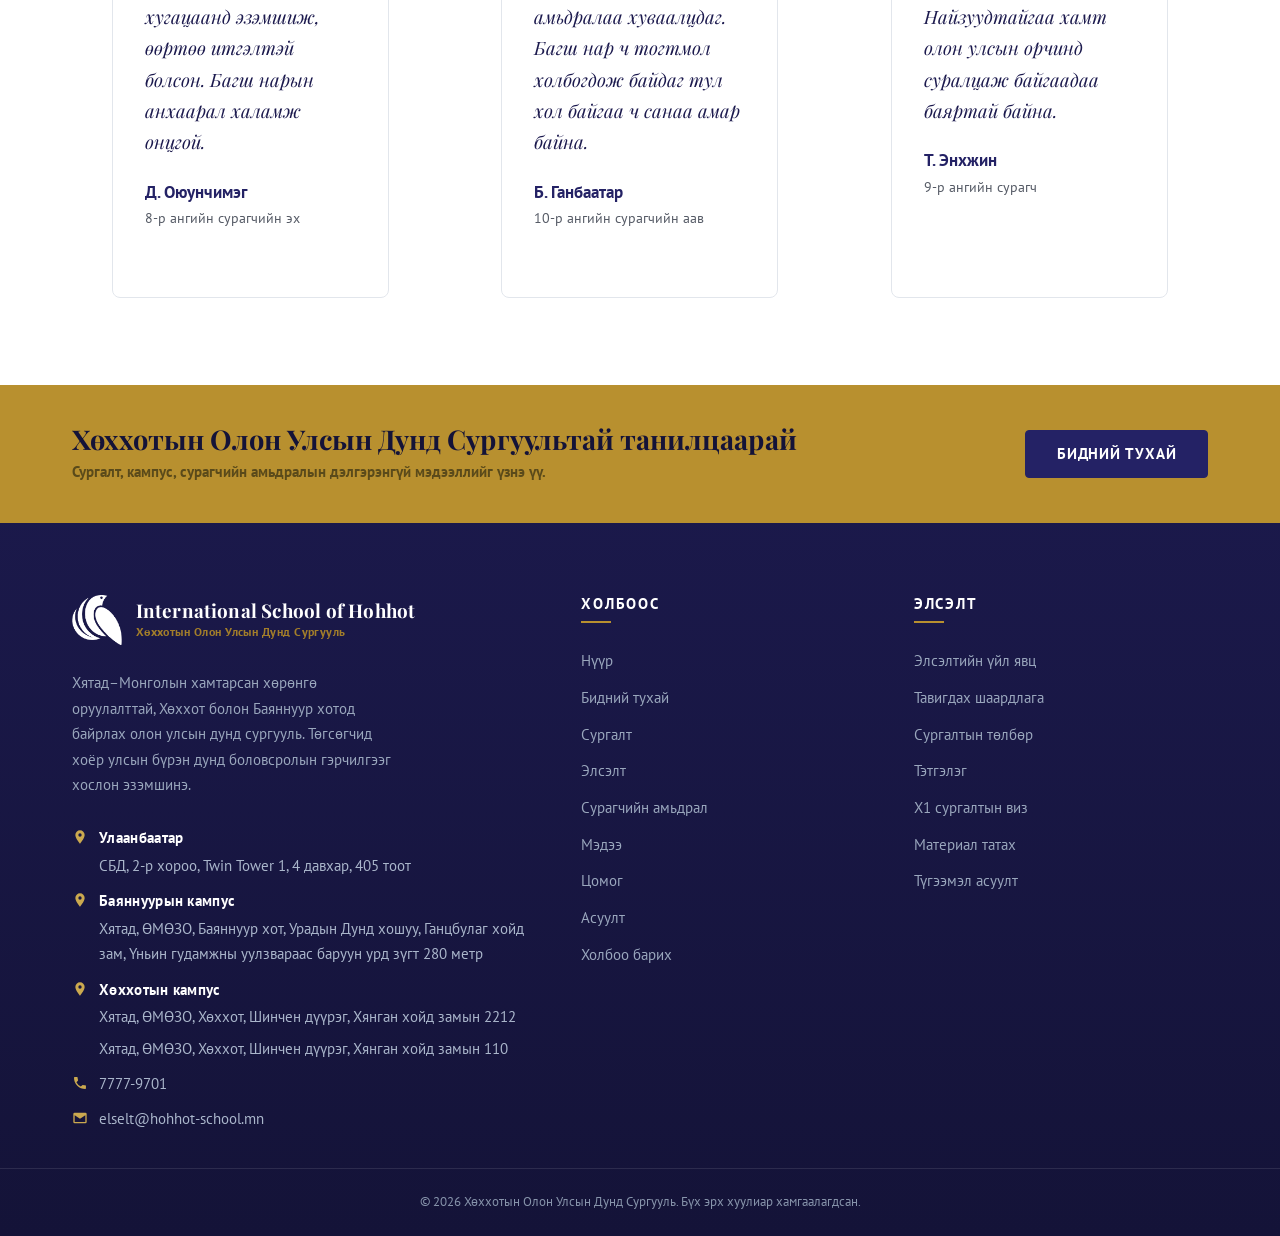
==== commit 68c5ffe0: "ner zassan" ====
--- a/index.html
+++ b/index.html
@@ -158,10 +158,10 @@
             </article>
 
             <!-- Слайд 3 -->
-            <article class="leaders__slide" role="group" aria-roledescription="слайд" aria-label="3 / 4 — А. Имужинбуд">
+            <article class="leaders__slide" role="group" aria-roledescription="слайд" aria-label="3 / 4 — А. Имүжинбуд">
               <div class="leaders__text">
                 <div class="leader-intro">
-                  <h3 class="leader-name">А. Имужинбуд</h3>
+                  <h3 class="leader-name">А. Имүжинбуд</h3>
                   <ul class="leader-roles leader-roles--lg">
                     <li>Хөххотын сургуулийн хариуцсан захирал</li>
                     <li>Хятад хэл, хэл шинжлэх</li>
@@ -170,15 +170,15 @@
                 </div>
               </div>
               <div class="leaders__media">
-                <div class="portrait"><img src="images/leader-imujinbud.jpg" alt="А. Имужинбудын хөрөг зураг" width="772" height="880" loading="lazy"></div>
+                <div class="portrait"><img src="images/leader-imujinbud.jpg" alt="А. Имүжинбудын хөрөг зураг" width="772" height="880" loading="lazy"></div>
               </div>
             </article>
 
             <!-- Слайд 4 -->
-            <article class="leaders__slide" role="group" aria-roledescription="слайд" aria-label="4 / 4 — Сумбэр">
+            <article class="leaders__slide" role="group" aria-roledescription="слайд" aria-label="4 / 4 — Сүмбэр">
               <div class="leaders__text">
                 <div class="leader-intro">
-                  <h3 class="leader-name">Сумбэр <span class="leader-card__latin">(Sunburi)</span></h3>
+                  <h3 class="leader-name">Сүмбэр <span class="leader-card__latin">(Sunburi)</span></h3>
                   <ul class="leader-roles leader-roles--lg">
                     <li>Сургалтын ахлах менежер</li>
                     <li>Боловсрол судлалын бакалавр</li>
@@ -188,7 +188,7 @@
                 </div>
               </div>
               <div class="leaders__media">
-                <div class="portrait"><img src="images/leader-sumber.jpg" alt="Сумбэрийн хөрөг зураг" width="772" height="880" loading="lazy"></div>
+                <div class="portrait"><img src="images/leader-sumber.jpg" alt="Сүмбэрийн хөрөг зураг" width="772" height="880" loading="lazy"></div>
               </div>
             </article>
           </div>
